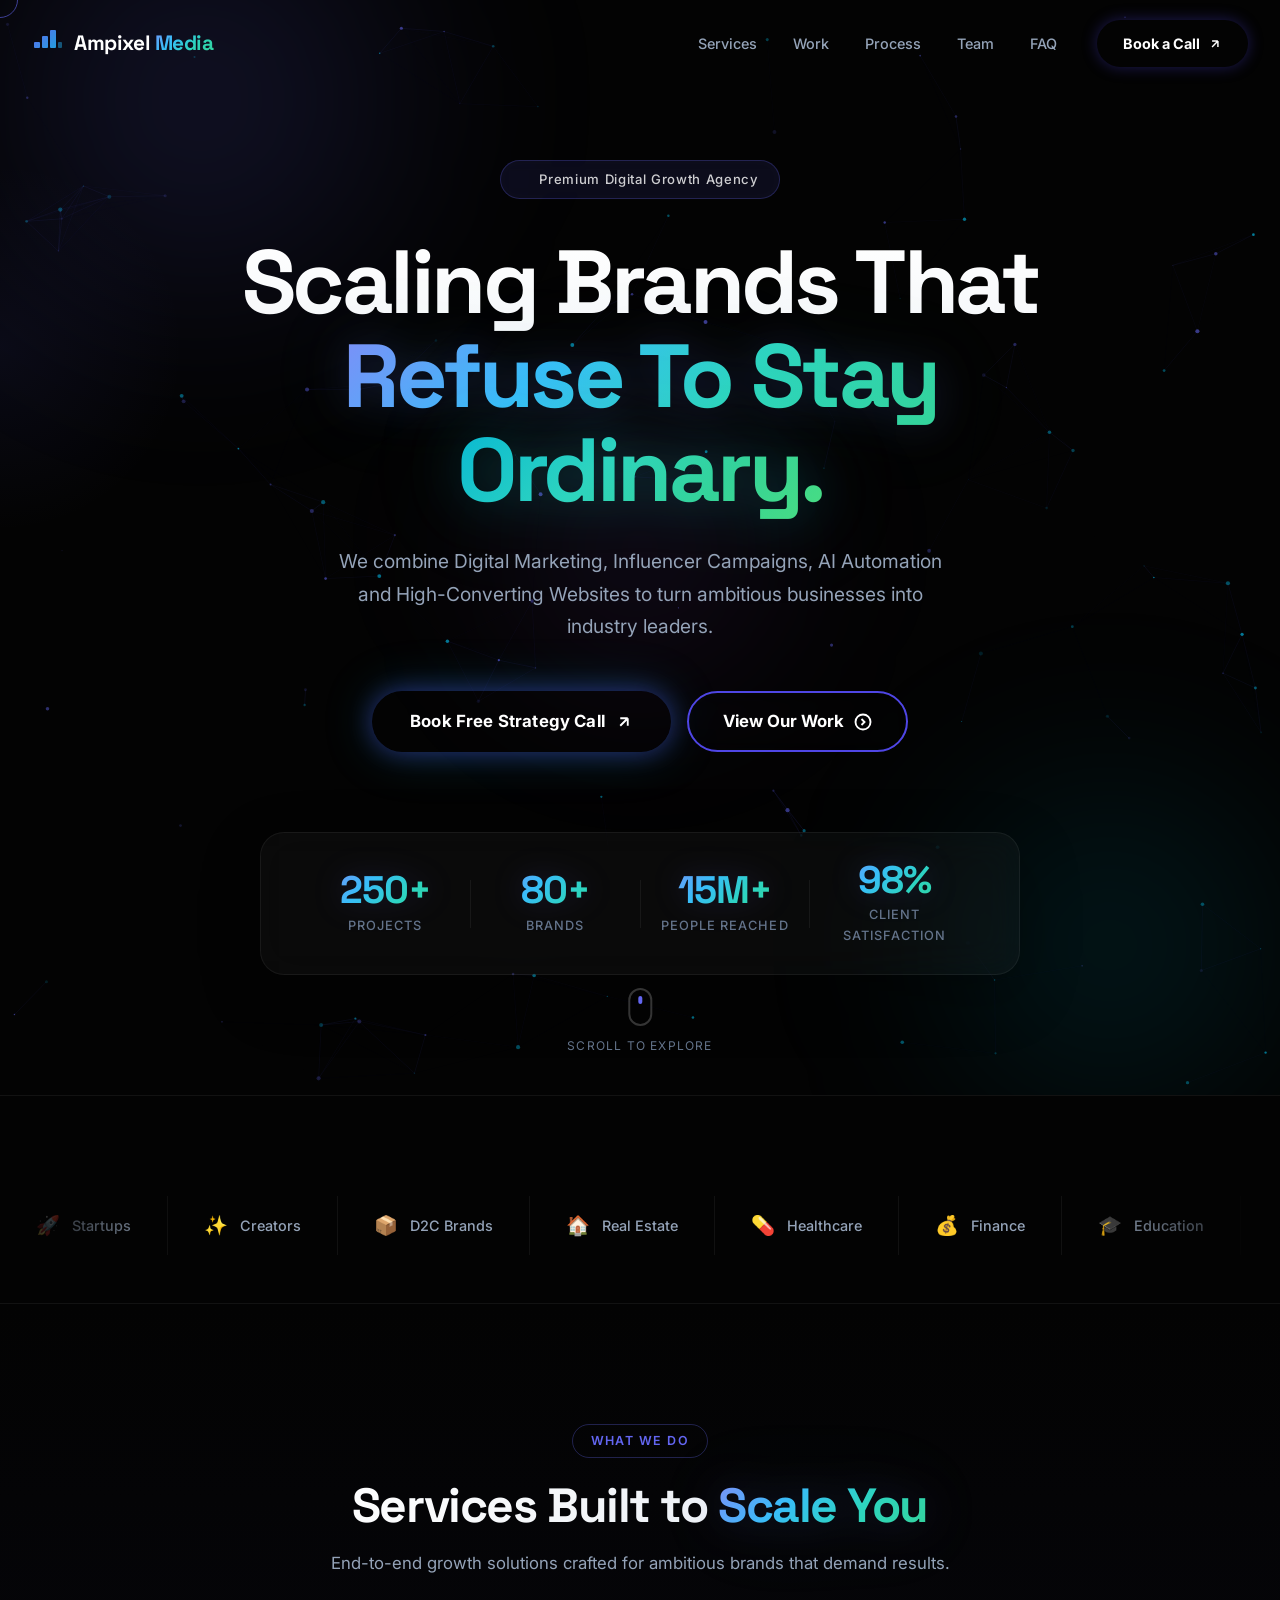
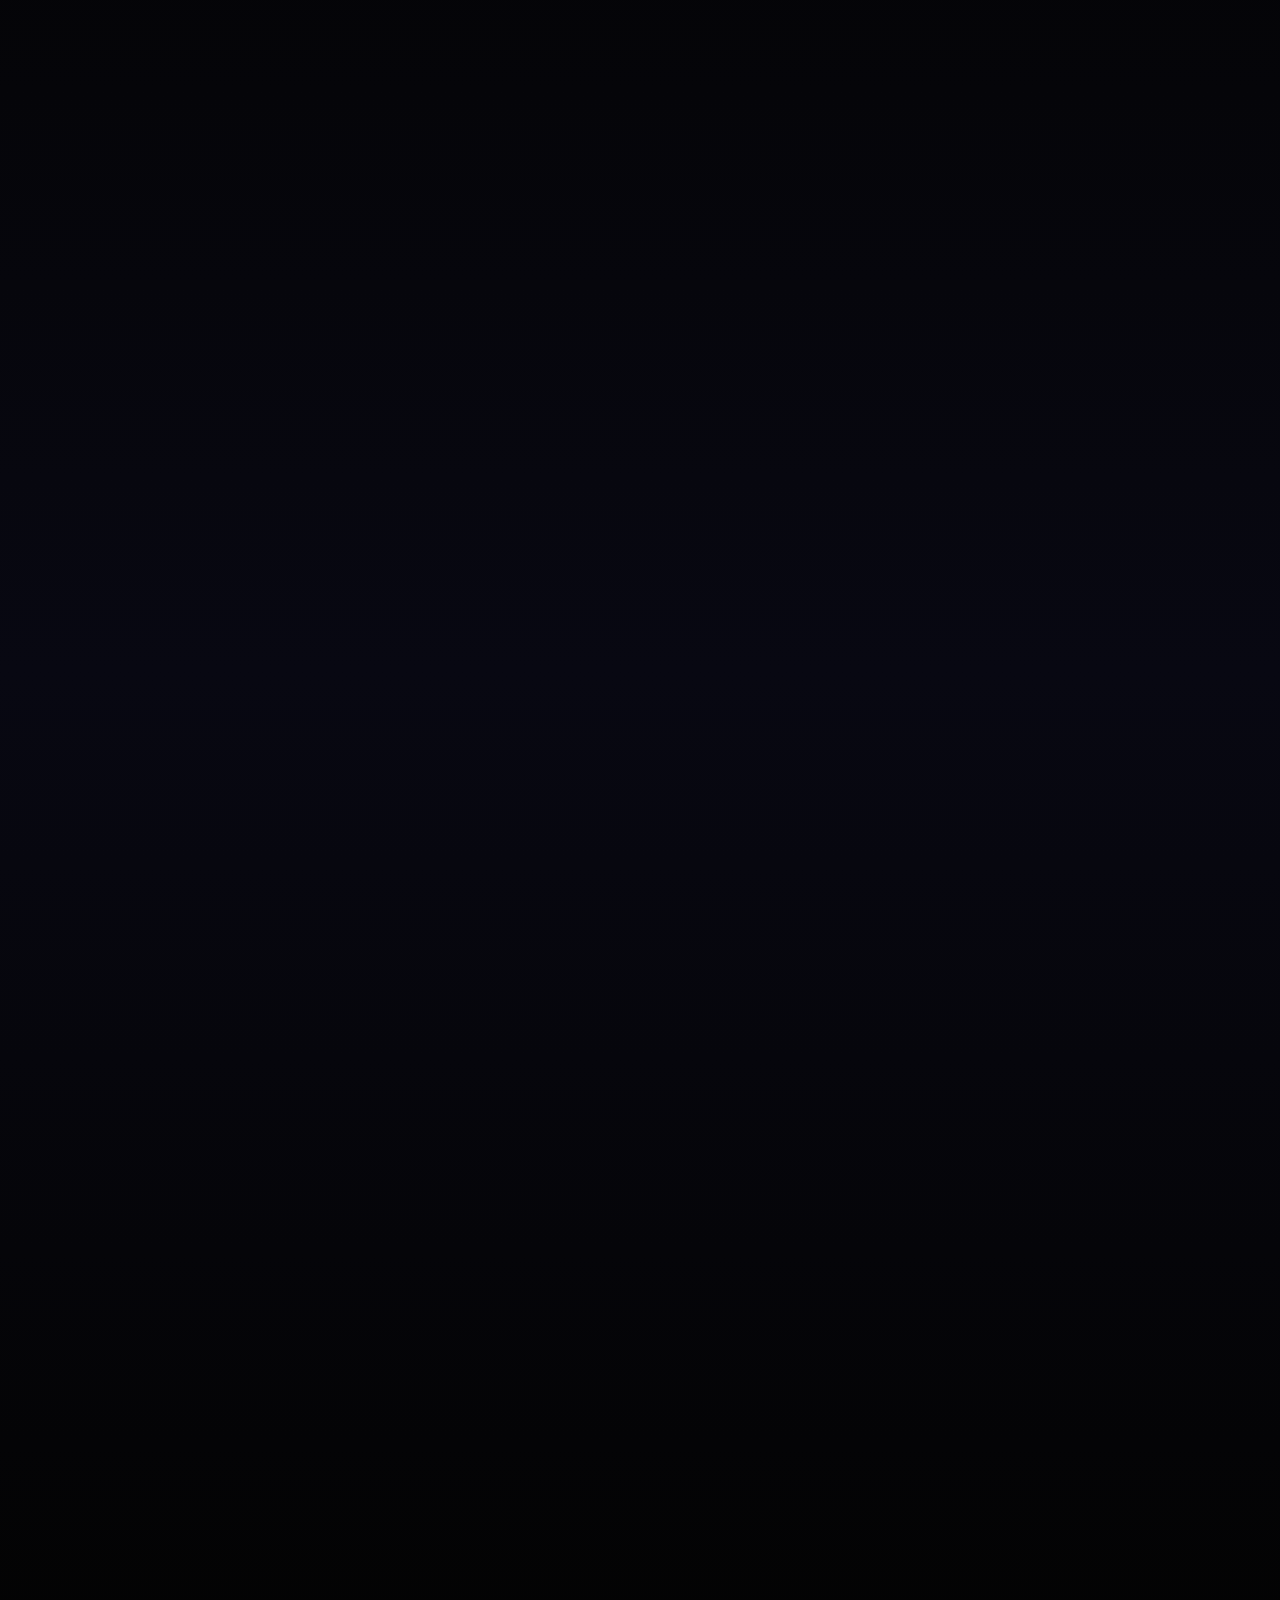
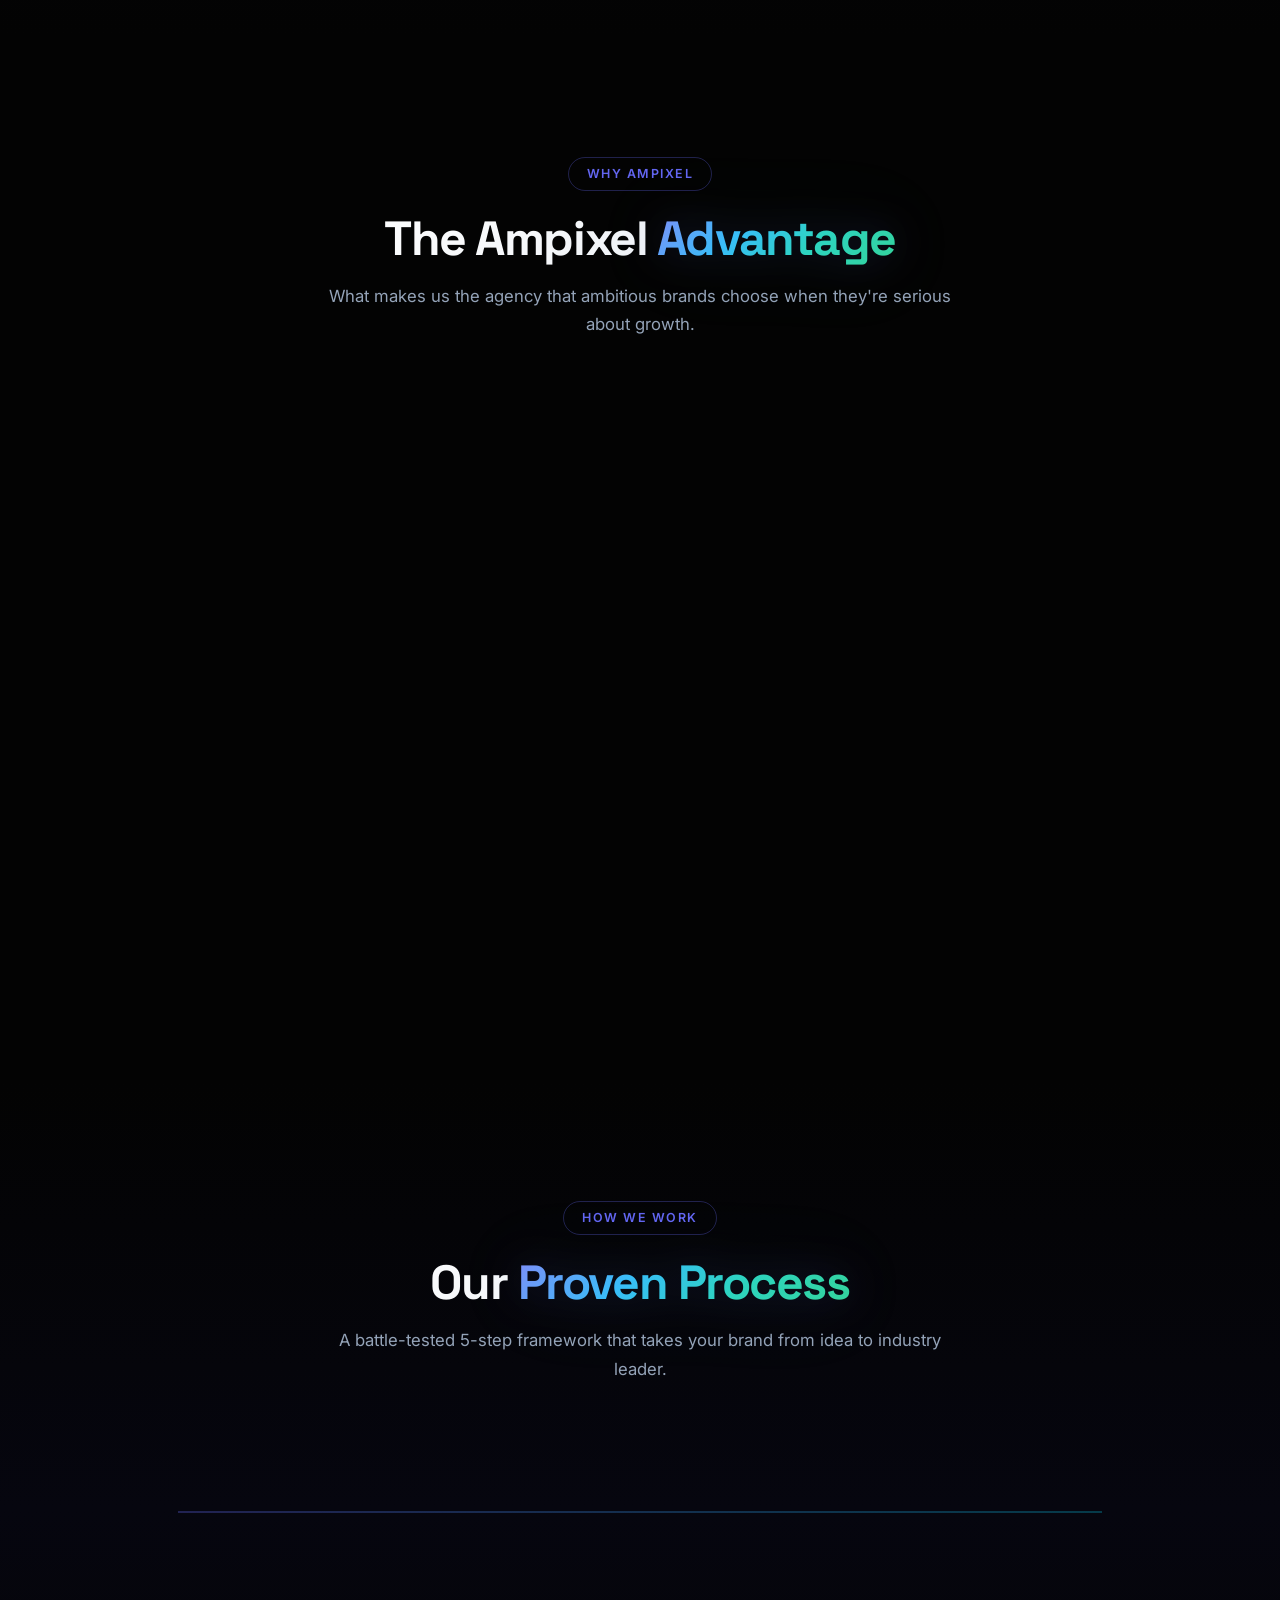
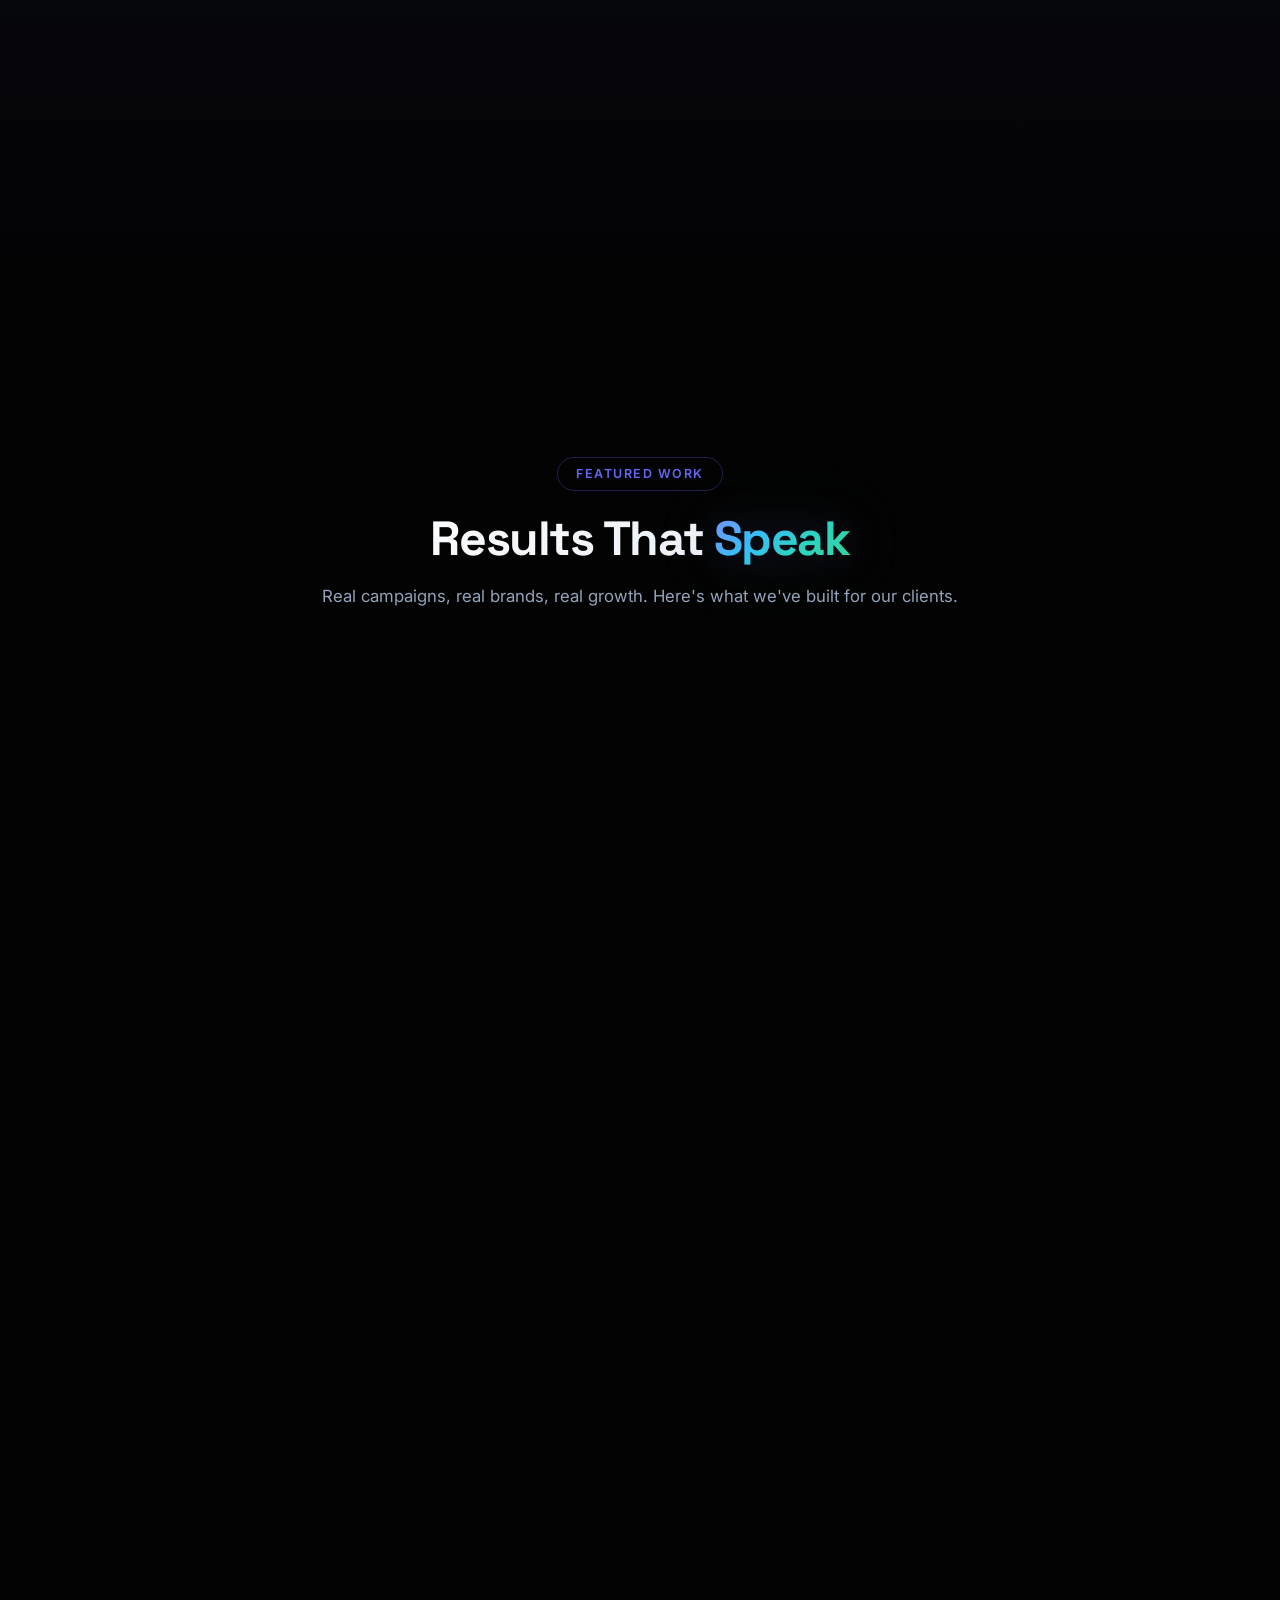
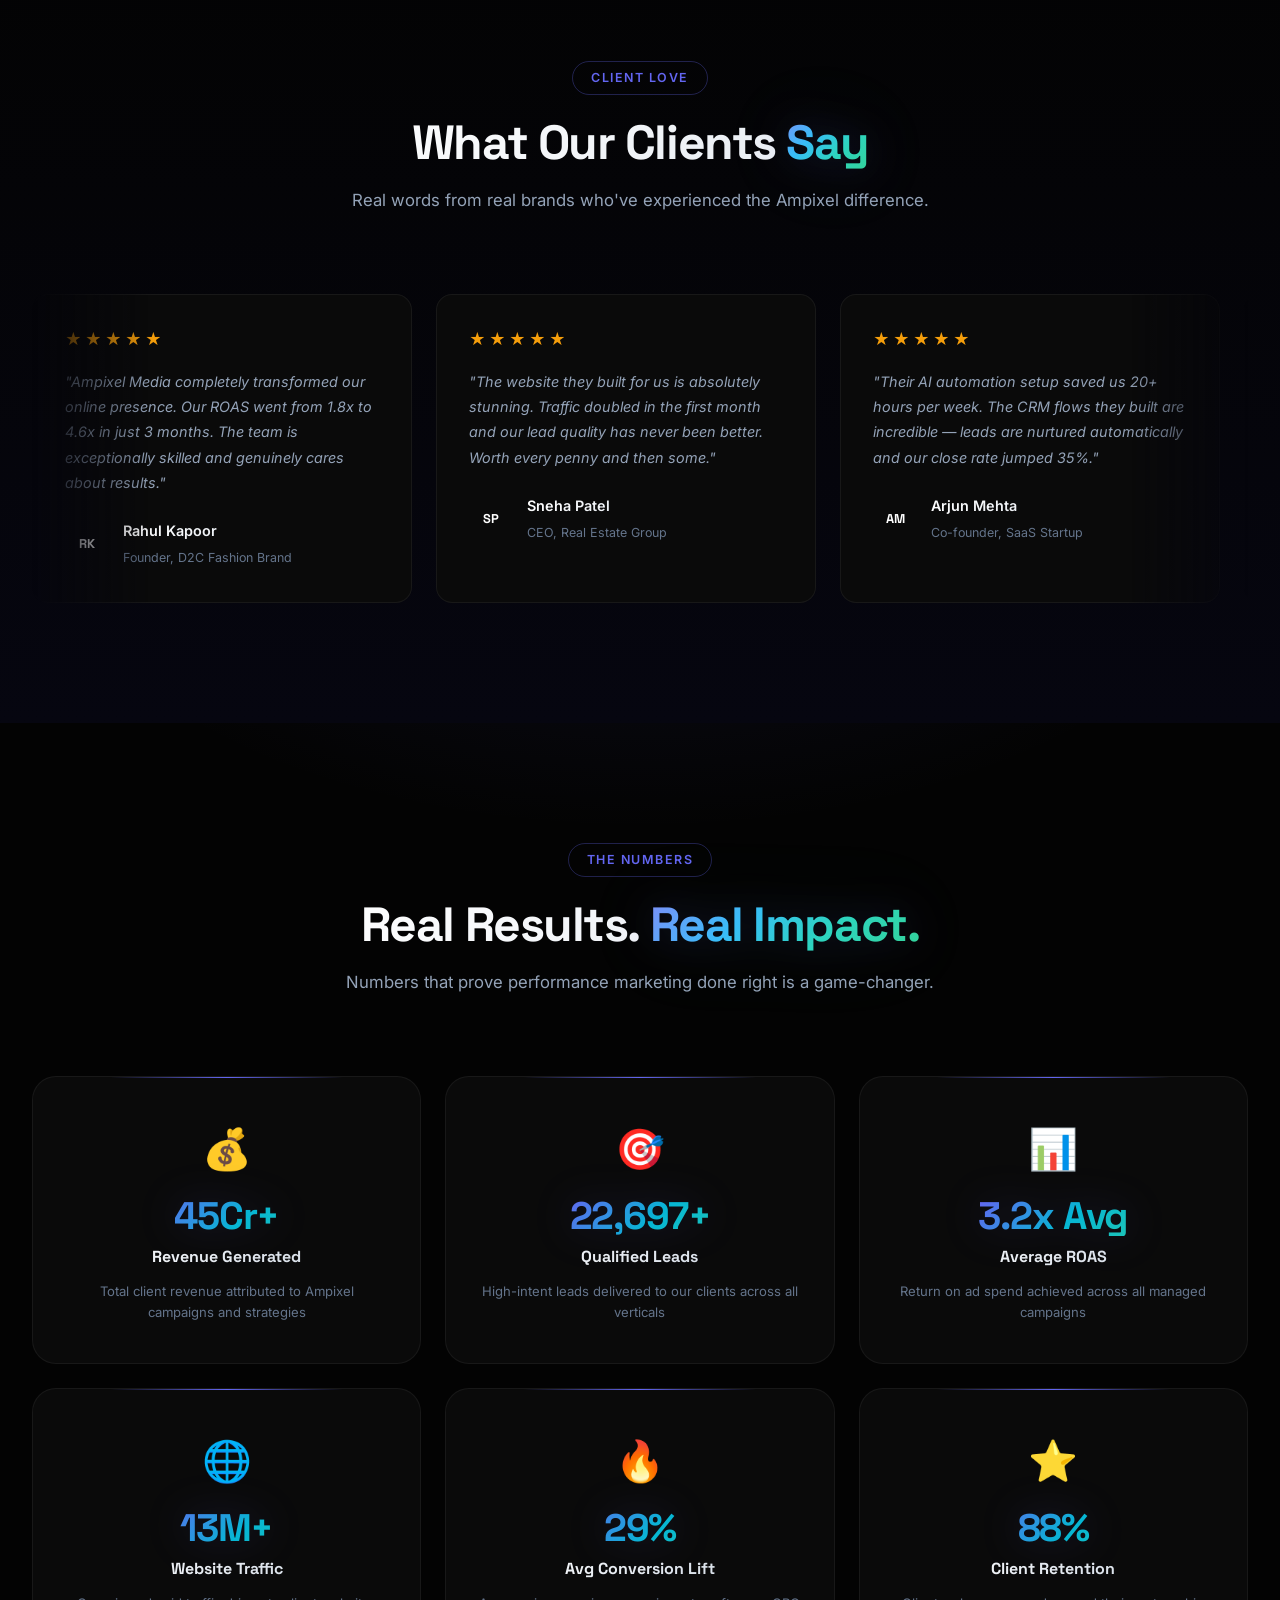
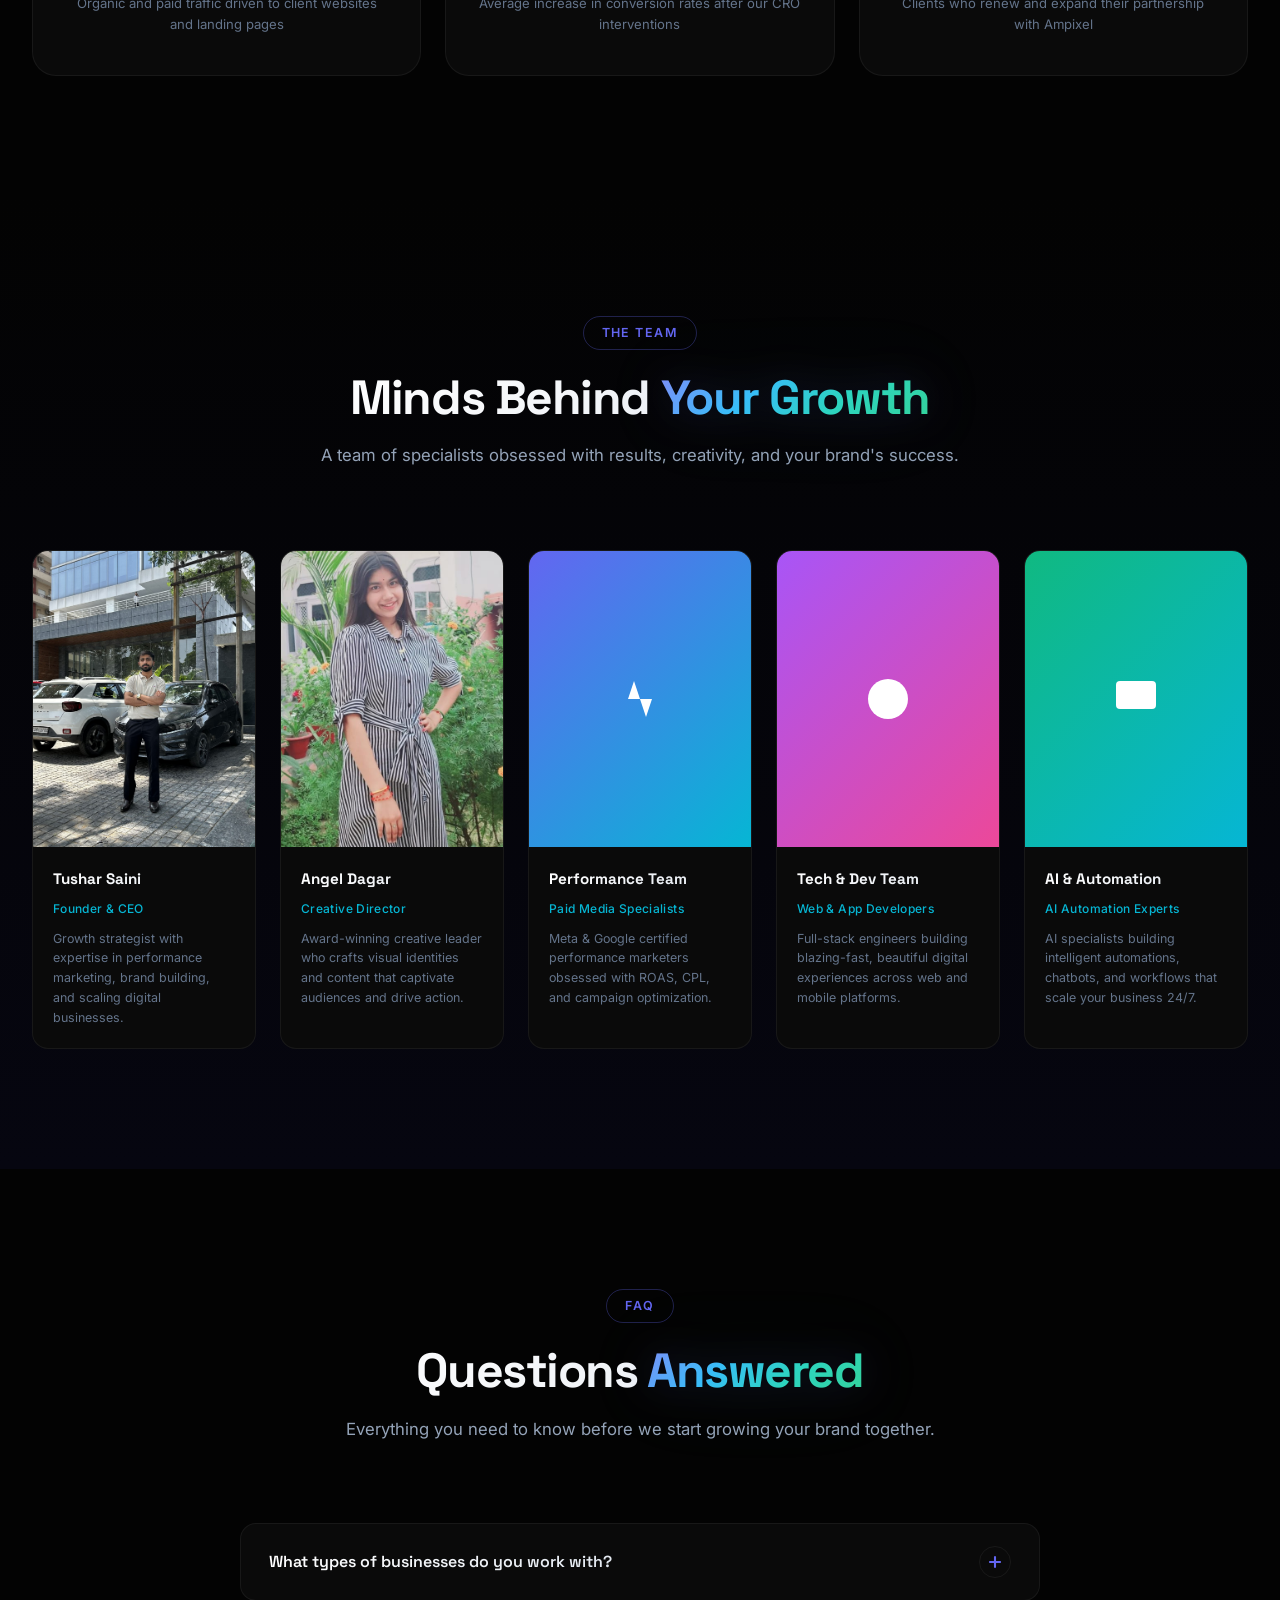
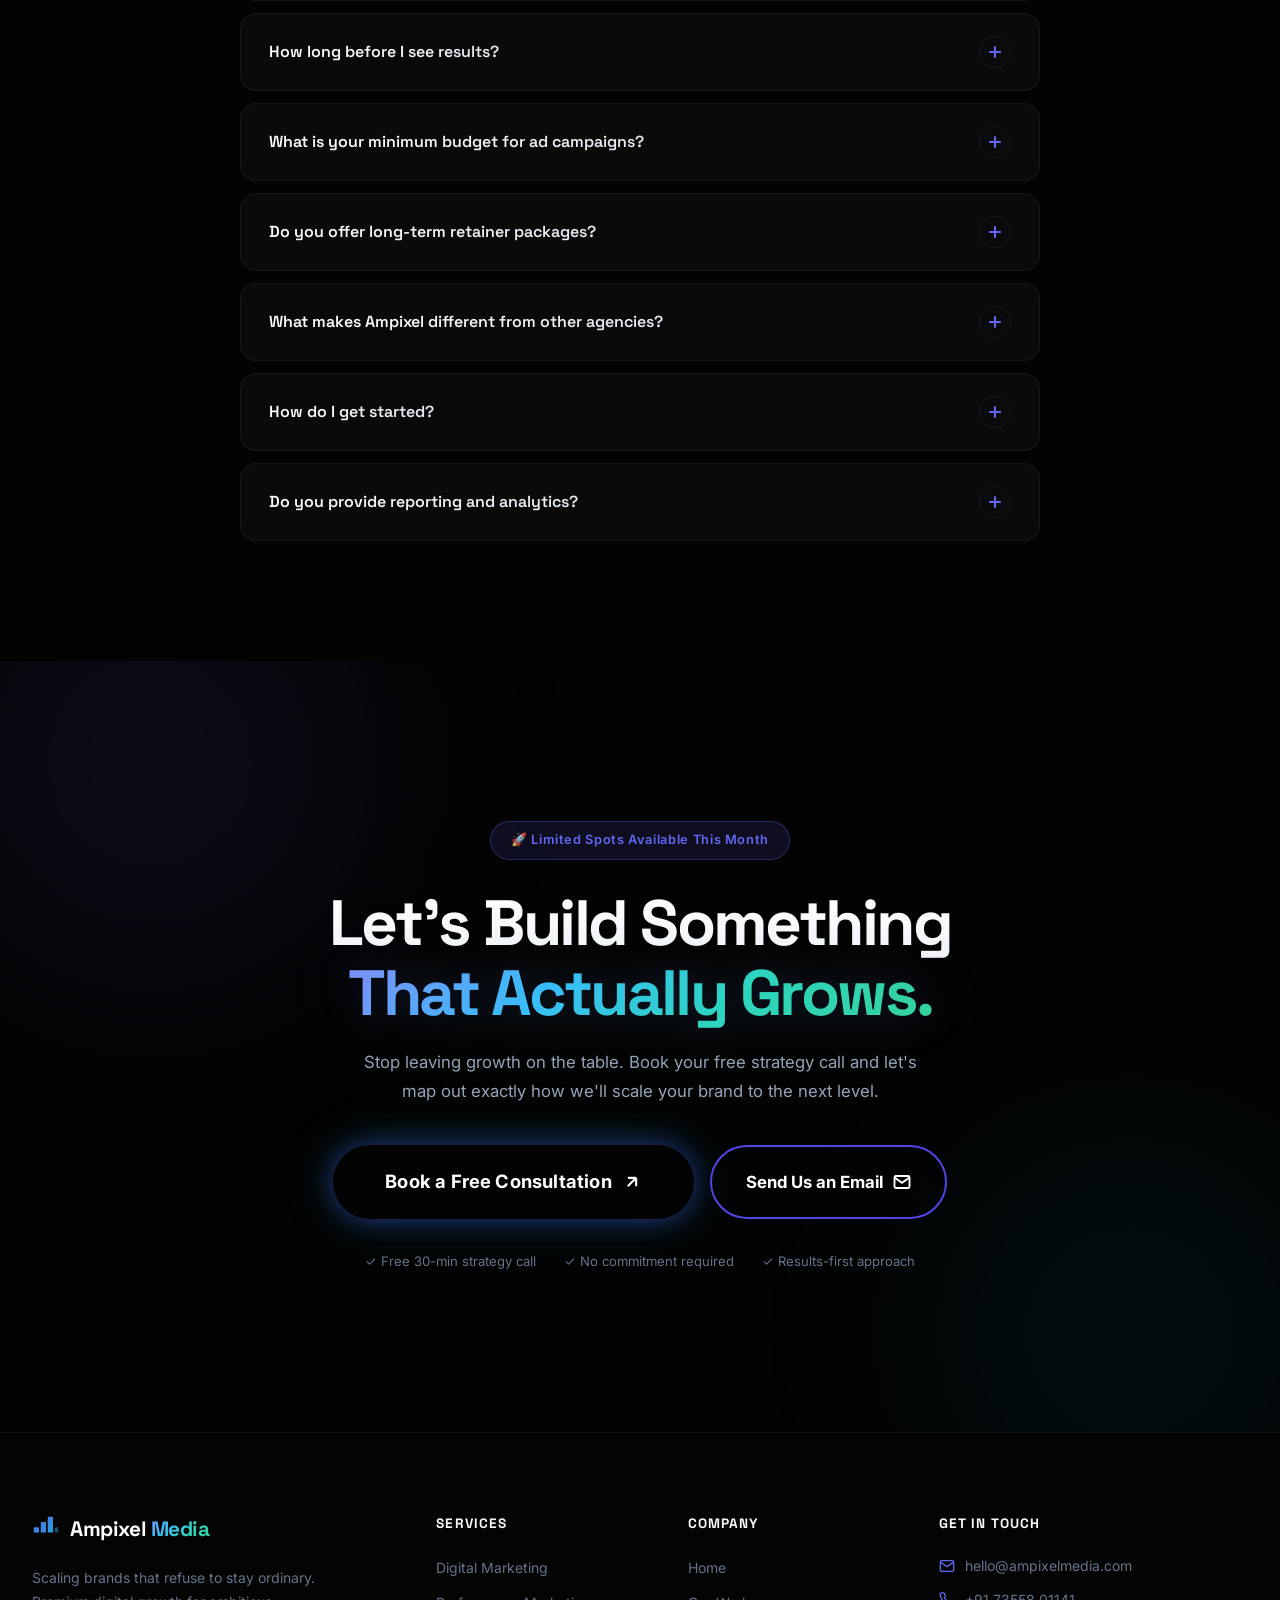
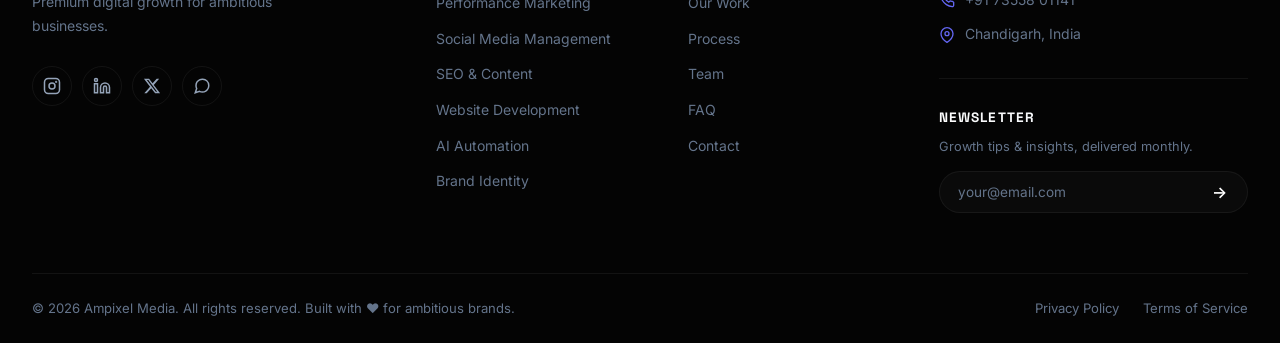
==== index.html @ 8239cae5 "added" ====
<!DOCTYPE html>
<html lang="en">
<head>
  <meta charset="UTF-8">
  <meta name="viewport" content="width=device-width, initial-scale=1.0">

  <title>Ampixel Media — Premium Digital Growth Agency</title>
  <meta name="description" content="Ampixel Media is a premium Digital Growth Agency helping startups, personal brands, D2C brands, SaaS companies, and local businesses scale through performance marketing, AI automation, and modern web development.">
  <meta name="keywords" content="digital marketing agency, performance marketing, AI automation, web development, SEO, social media marketing, brand identity, influencer marketing">
  <meta property="og:title" content="Ampixel Media — Premium Digital Growth Agency">
  <meta property="og:description" content="We combine Digital Marketing, Influencer Campaigns, AI Automation and High-Converting Websites to turn ambitious businesses into industry leaders.">
  <meta property="og:type" content="website">
  <meta name="theme-color" content="#050505">
  <link rel="preconnect" href="https://fonts.googleapis.com">
  <link rel="preconnect" href="https://fonts.gstatic.com" crossorigin>
  <link href="https://fonts.googleapis.com/css2?family=Inter:wght@300;400;500;600;700&family=Space+Grotesk:wght@400;500;600;700;800&display=swap" rel="stylesheet">
  <link rel="stylesheet" href="css/style.css">
</head>
<body>

  <!-- Loading Screen -->
  <div id="loader" class="loader">
    <div class="loader-inner">
      <div class="loader-logo">
        <span class="loader-a">A</span><span class="loader-m">mpixel</span>
      </div>
      <div class="loader-bar"><div class="loader-fill"></div></div>
      <p class="loader-text">Loading Experience...</p>
    </div>
  </div>

  <!-- Custom Cursor -->
  <div class="cursor-dot" id="cursorDot"></div>
  <div class="cursor-ring" id="cursorRing"></div>

  <!-- Scroll Progress -->
  <div class="scroll-progress" id="scrollProgress"></div>

  <!-- Back to Top -->
  <button class="back-to-top" id="backToTop" aria-label="Back to top">
    <svg width="20" height="20" viewBox="0 0 24 24" fill="none" stroke="currentColor" stroke-width="2.5" stroke-linecap="round" stroke-linejoin="round"><path d="M18 15l-6-6-6 6"/></svg>
  </button>

  <!-- NAVBAR -->
  <nav class="navbar" id="navbar">
    <div class="nav-container">
      <a href="#home" class="nav-logo">
        <div class="logo-icon">
          <svg width="32" height="32" viewBox="0 0 32 32" fill="none">
            <rect x="2" y="14" width="6" height="6" rx="1" fill="url(#lg1)"/>
            <rect x="10" y="8" width="6" height="12" rx="1" fill="url(#lg1)"/>
            <rect x="18" y="2" width="6" height="18" rx="1" fill="url(#lg1)"/>
            <rect x="26" y="14" width="4" height="6" rx="1" fill="url(#lg1)" opacity="0.5"/>
            <defs>
              <linearGradient id="lg1" x1="0" y1="0" x2="32" y2="32" gradientUnits="userSpaceOnUse">
                <stop stop-color="#6366F1"/>
                <stop offset="1" stop-color="#06B6D4"/>
              </linearGradient>
            </defs>
          </svg>
        </div>
        <span class="logo-text">Ampixel<span class="logo-accent"> Media</span></span>
      </a>
      <div class="nav-links" id="navLinks">
        <a href="#services" class="nav-link">Services</a>
        <a href="#work" class="nav-link">Work</a>
        <a href="#process" class="nav-link">Process</a>
        <a href="#team" class="nav-link">Team</a>
        <a href="#faq" class="nav-link">FAQ</a>
      </div>
      <a href="https://wa.me/917355801141?text=Hi%20Ampixel%20Media!%20I%27d%20like%20to%20book%20a%20free%20strategy%20call." target="_blank" class="nav-cta">
        Book a Call
        <svg width="14" height="14" viewBox="0 0 24 24" fill="none" stroke="currentColor" stroke-width="2.5"><path d="M7 17L17 7M17 7H7M17 7v10"/></svg>
      </a>
      <button class="hamburger" id="hamburger" aria-label="Toggle menu">
        <span></span><span></span><span></span>
      </button>
    </div>
    <!-- Mobile Menu -->
    <div class="mobile-menu" id="mobileMenu">
      <a href="#services" class="mobile-link">Services</a>
      <a href="#work" class="mobile-link">Work</a>
      <a href="#process" class="mobile-link">Process</a>
      <a href="#team" class="mobile-link">Team</a>
      <a href="#faq" class="mobile-link">FAQ</a>
      <a href="https://wa.me/917355801141?text=Hi%20Ampixel%20Media!%20I%27d%20like%20to%20book%20a%20free%20strategy%20call." target="_blank" class="mobile-cta">Book Free Strategy Call →</a>
    </div>
  </nav>

  <!-- HERO SECTION -->
  <section class="hero" id="home">
    <canvas id="particleCanvas"></canvas>
    <div class="hero-blob hero-blob-1"></div>
    <div class="hero-blob hero-blob-2"></div>
    <div class="hero-blob hero-blob-3"></div>
    <div class="mouse-glow" id="mouseGlow"></div>

    <div class="hero-container">
      <div class="hero-badge reveal">
        <span class="badge-dot"></span>
        Premium Digital Growth Agency
      </div>
      <h1 class="hero-title reveal reveal-delay-1">
        Scaling Brands That<br>
        <span class="gradient-text">Refuse To Stay</span><br>
        <span class="gradient-text-cyan">Ordinary.</span>
      </h1>
      <p class="hero-sub reveal reveal-delay-2">
        We combine Digital Marketing, Influencer Campaigns, AI Automation<br>
        and High-Converting Websites to turn ambitious businesses into industry leaders.
      </p>
      <div class="hero-ctas reveal reveal-delay-3">
        <a href="https://wa.me/917355801141?text=Hi%20Ampixel%20Media!%20I%27d%20like%20to%20book%20a%20free%20strategy%20call." target="_blank" class="btn-primary-glow">
          <span>Book Free Strategy Call</span>
          <svg width="18" height="18" viewBox="0 0 24 24" fill="none" stroke="currentColor" stroke-width="2.5"><path d="M7 17L17 7M17 7H7M17 7v10"/></svg>
        </a>
        <a href="#work" class="btn-outline-glow">
          <span>View Our Work</span>
          <svg width="18" height="18" viewBox="0 0 24 24" fill="none" stroke="currentColor" stroke-width="2.5"><circle cx="12" cy="12" r="10"/><path d="M10 8l4 4-4 4"/></svg>
        </a>
      </div>

      <div class="hero-stats reveal reveal-delay-4">
        <div class="stat-card">
          <div class="stat-num" data-count="250" data-suffix="+">0+</div>
          <div class="stat-label">Projects</div>
        </div>
        <div class="stat-divider"></div>
        <div class="stat-card">
          <div class="stat-num" data-count="80" data-suffix="+">0+</div>
          <div class="stat-label">Brands</div>
        </div>
        <div class="stat-divider"></div>
        <div class="stat-card">
          <div class="stat-num" data-count="15" data-suffix="M+">0M+</div>
          <div class="stat-label">People Reached</div>
        </div>
        <div class="stat-divider"></div>
        <div class="stat-card">
          <div class="stat-num" data-count="98" data-suffix="%">0%</div>
          <div class="stat-label">Client Satisfaction</div>
        </div>
      </div>
    </div>

    <div class="hero-scroll-indicator">
      <div class="scroll-mouse">
        <div class="scroll-wheel"></div>
      </div>
      <span>Scroll to explore</span>
    </div>
  </section>

  <!-- TRUSTED BY SECTION -->
  <section class="trusted-by" id="trusted">
    <div class="section-container">
      <p class="trusted-label reveal">Trusted by ambitious brands across industries</p>
      <div class="marquee-wrapper">
        <div class="marquee-track" id="marqueeTrack">
          <div class="marquee-item"><span class="industry-icon">🚀</span> Startups</div>
          <div class="marquee-item"><span class="industry-icon">✨</span> Creators</div>
          <div class="marquee-item"><span class="industry-icon">📦</span> D2C Brands</div>
          <div class="marquee-item"><span class="industry-icon">🏠</span> Real Estate</div>
          <div class="marquee-item"><span class="industry-icon">💊</span> Healthcare</div>
          <div class="marquee-item"><span class="industry-icon">💰</span> Finance</div>
          <div class="marquee-item"><span class="industry-icon">🎓</span> Education</div>
          <div class="marquee-item"><span class="industry-icon">🛒</span> E-Commerce</div>
          <div class="marquee-item"><span class="industry-icon">💼</span> SaaS</div>
          <div class="marquee-item"><span class="industry-icon">🎨</span> Personal Brands</div>
          <!-- Duplicate for seamless loop -->
          <div class="marquee-item"><span class="industry-icon">🚀</span> Startups</div>
          <div class="marquee-item"><span class="industry-icon">✨</span> Creators</div>
          <div class="marquee-item"><span class="industry-icon">📦</span> D2C Brands</div>
          <div class="marquee-item"><span class="industry-icon">🏠</span> Real Estate</div>
          <div class="marquee-item"><span class="industry-icon">💊</span> Healthcare</div>
          <div class="marquee-item"><span class="industry-icon">💰</span> Finance</div>
          <div class="marquee-item"><span class="industry-icon">🎓</span> Education</div>
          <div class="marquee-item"><span class="industry-icon">🛒</span> E-Commerce</div>
          <div class="marquee-item"><span class="industry-icon">💼</span> SaaS</div>
          <div class="marquee-item"><span class="industry-icon">🎨</span> Personal Brands</div>
        </div>
      </div>
    </div>
  </section>

  <!-- SERVICES SECTION -->
  <section class="services-section" id="services">
    <div class="section-container">
      <div class="section-header reveal">
        <span class="section-tag">What We Do</span>
        <h2 class="section-title">Services Built to <span class="gradient-text">Scale You</span></h2>
        <p class="section-sub">End-to-end growth solutions crafted for ambitious brands that demand results.</p>
      </div>

      <div class="services-grid">
        <!-- Digital Marketing -->
        <div class="service-card reveal" data-delay="0">
          <div class="service-icon-wrap" style="--icon-color: #6366F1">
            <svg width="28" height="28" viewBox="0 0 24 24" fill="none" stroke="currentColor" stroke-width="1.8"><path d="M22 12h-4l-3 9L9 3l-3 9H2"/></svg>
          </div>
          <h3 class="service-title">Digital Marketing</h3>
          <p class="service-desc">Full-funnel strategies that attract, convert, and retain your ideal customers at scale.</p>
          <div class="service-tags">
            <span>Meta Ads</span><span>Google Ads</span><span>Email</span>
          </div>
          <div class="service-arrow">→</div>
        </div>

        <!-- SEO -->
        <div class="service-card reveal" data-delay="1">
          <div class="service-icon-wrap" style="--icon-color: #06B6D4">
            <svg width="28" height="28" viewBox="0 0 24 24" fill="none" stroke="currentColor" stroke-width="1.8"><circle cx="11" cy="11" r="8"/><path d="m21 21-4.35-4.35"/></svg>
          </div>
          <h3 class="service-title">SEO & Content</h3>
          <p class="service-desc">Rank higher, get found faster. Technical SEO + content strategy that drives organic growth.</p>
          <div class="service-tags">
            <span>On-Page</span><span>Technical</span><span>Link Building</span>
          </div>
          <div class="service-arrow">→</div>
        </div>

        <!-- Performance Marketing -->
        <div class="service-card reveal" data-delay="2">
          <div class="service-icon-wrap" style="--icon-color: #A855F7">
            <svg width="28" height="28" viewBox="0 0 24 24" fill="none" stroke="currentColor" stroke-width="1.8"><polyline points="23 6 13.5 15.5 8.5 10.5 1 18"/><polyline points="17 6 23 6 23 12"/></svg>
          </div>
          <h3 class="service-title">Performance Marketing</h3>
          <p class="service-desc">ROI-first paid campaigns on Meta, Google, and LinkedIn with data-backed creative testing.</p>
          <div class="service-tags">
            <span>ROAS</span><span>CRO</span><span>A/B Testing</span>
          </div>
          <div class="service-arrow">→</div>
        </div>

        <!-- Social Media -->
        <div class="service-card reveal" data-delay="3">
          <div class="service-icon-wrap" style="--icon-color: #EC4899">
            <svg width="28" height="28" viewBox="0 0 24 24" fill="none" stroke="currentColor" stroke-width="1.8"><path d="M21 15a2 2 0 0 1-2 2H7l-4 4V5a2 2 0 0 1 2-2h14a2 2 0 0 1 2 2z"/></svg>
          </div>
          <h3 class="service-title">Social Media Management</h3>
          <p class="service-desc">Consistent, engaging content that builds community and converts followers into customers.</p>
          <div class="service-tags">
            <span>Instagram</span><span>LinkedIn</span><span>YouTube</span>
          </div>
          <div class="service-arrow">→</div>
        </div>

        <!-- Influencer -->
        <div class="service-card reveal" data-delay="0">
          <div class="service-icon-wrap" style="--icon-color: #F59E0B">
            <svg width="28" height="28" viewBox="0 0 24 24" fill="none" stroke="currentColor" stroke-width="1.8"><polygon points="12 2 15.09 8.26 22 9.27 17 14.14 18.18 21.02 12 17.77 5.82 21.02 7 14.14 2 9.27 8.91 8.26 12 2"/></svg>
          </div>
          <h3 class="service-title">Influencer Marketing</h3>
          <p class="service-desc">Authentic partnerships with creators that amplify your brand to the right audiences.</p>
          <div class="service-tags">
            <span>UGC</span><span>Nano</span><span>Macro</span>
          </div>
          <div class="service-arrow">→</div>
        </div>

        <!-- Web Dev -->
        <div class="service-card reveal" data-delay="1">
          <div class="service-icon-wrap" style="--icon-color: #10B981">
            <svg width="28" height="28" viewBox="0 0 24 24" fill="none" stroke="currentColor" stroke-width="1.8"><polyline points="16 18 22 12 16 6"/><polyline points="8 6 2 12 8 18"/></svg>
          </div>
          <h3 class="service-title">Website Development</h3>
          <p class="service-desc">Lightning-fast, conversion-optimized websites and landing pages that impress and perform.</p>
          <div class="service-tags">
            <span>React</span><span>Next.js</span><span>WordPress</span>
          </div>
          <div class="service-arrow">→</div>
        </div>

        <!-- Ecommerce -->
        <div class="service-card reveal" data-delay="2">
          <div class="service-icon-wrap" style="--icon-color: #EF4444">
            <svg width="28" height="28" viewBox="0 0 24 24" fill="none" stroke="currentColor" stroke-width="1.8"><circle cx="9" cy="21" r="1"/><circle cx="20" cy="21" r="1"/><path d="M1 1h4l2.68 13.39a2 2 0 0 0 2 1.61h9.72a2 2 0 0 0 2-1.61L23 6H6"/></svg>
          </div>
          <h3 class="service-title">E-commerce Development</h3>
          <p class="service-desc">Shopify and WooCommerce stores engineered to maximize every visitor's purchase potential.</p>
          <div class="service-tags">
            <span>Shopify</span><span>WooCommerce</span><span>D2C</span>
          </div>
          <div class="service-arrow">→</div>
        </div>

        <!-- Mobile Apps -->
        <div class="service-card reveal" data-delay="3">
          <div class="service-icon-wrap" style="--icon-color: #6366F1">
            <svg width="28" height="28" viewBox="0 0 24 24" fill="none" stroke="currentColor" stroke-width="1.8"><rect x="5" y="2" width="14" height="20" rx="2" ry="2"/><line x1="12" y1="18" x2="12.01" y2="18"/></svg>
          </div>
          <h3 class="service-title">Mobile Apps</h3>
          <p class="service-desc">Cross-platform mobile apps that deliver exceptional UX and drive user engagement.</p>
          <div class="service-tags">
            <span>React Native</span><span>Flutter</span><span>iOS/Android</span>
          </div>
          <div class="service-arrow">→</div>
        </div>

        <!-- Brand Identity -->
        <div class="service-card reveal" data-delay="0">
          <div class="service-icon-wrap" style="--icon-color: #06B6D4">
            <svg width="28" height="28" viewBox="0 0 24 24" fill="none" stroke="currentColor" stroke-width="1.8"><circle cx="12" cy="12" r="10"/><path d="M8.56 2.75c4.37 6.03 6.02 9.42 8.03 17.72m2.54-15.38c-3.72 4.35-8.94 5.66-16.88 5.85m19.5 1.9c-3.5-.93-6.63-.82-8.94 0-2.58.92-5.01 2.86-7.44 6.32"/></svg>
          </div>
          <h3 class="service-title">Brand Identity</h3>
          <p class="service-desc">Visual identities that communicate your brand's essence and make you unforgettable.</p>
          <div class="service-tags">
            <span>Logo</span><span>Guidelines</span><span>Strategy</span>
          </div>
          <div class="service-arrow">→</div>
        </div>

        <!-- Video Editing -->
        <div class="service-card reveal" data-delay="1">
          <div class="service-icon-wrap" style="--icon-color: #A855F7">
            <svg width="28" height="28" viewBox="0 0 24 24" fill="none" stroke="currentColor" stroke-width="1.8"><polygon points="23 7 16 12 23 17 23 7"/><rect x="1" y="5" width="15" height="14" rx="2" ry="2"/></svg>
          </div>
          <h3 class="service-title">Video Editing</h3>
          <p class="service-desc">Cinematic edits, Reels, YouTube content, and ads that stop the scroll and drive action.</p>
          <div class="service-tags">
            <span>Reels</span><span>YouTube</span><span>Ads</span>
          </div>
          <div class="service-arrow">→</div>
        </div>

        <!-- AI Automation -->
        <div class="service-card reveal service-card-featured" data-delay="2">
          <div class="service-icon-wrap" style="--icon-color: #06B6D4">
            <svg width="28" height="28" viewBox="0 0 24 24" fill="none" stroke="currentColor" stroke-width="1.8"><rect x="2" y="3" width="20" height="14" rx="2"/><path d="M8 21h8m-4-4v4"/><path d="M12 7v4m-2-2h4"/></svg>
          </div>
          <span class="service-badge">HOT</span>
          <h3 class="service-title">AI Automation</h3>
          <p class="service-desc">Automate your marketing, sales, and operations with cutting-edge AI tools and workflows.</p>
          <div class="service-tags">
            <span>Chatbots</span><span>Workflows</span><span>AI Tools</span>
          </div>
          <div class="service-arrow">→</div>
        </div>

        <!-- Lead Generation -->
        <div class="service-card reveal" data-delay="3">
          <div class="service-icon-wrap" style="--icon-color: #EC4899">
            <svg width="28" height="28" viewBox="0 0 24 24" fill="none" stroke="currentColor" stroke-width="1.8"><path d="M17 21v-2a4 4 0 0 0-4-4H5a4 4 0 0 0-4 4v2"/><circle cx="9" cy="7" r="4"/><path d="M23 21v-2a4 4 0 0 0-3-3.87"/><path d="M16 3.13a4 4 0 0 1 0 7.75"/></svg>
          </div>
          <h3 class="service-title">Lead Generation</h3>
          <p class="service-desc">Targeted campaigns and funnels that consistently deliver high-quality leads ready to convert.</p>
          <div class="service-tags">
            <span>B2B</span><span>B2C</span><span>Qualified Leads</span>
          </div>
          <div class="service-arrow">→</div>
        </div>

        <!-- CRM Automation -->
        <div class="service-card reveal" data-delay="0">
          <div class="service-icon-wrap" style="--icon-color: #10B981">
            <svg width="28" height="28" viewBox="0 0 24 24" fill="none" stroke="currentColor" stroke-width="1.8"><path d="M12 2L2 7l10 5 10-5-10-5z"/><path d="M2 17l10 5 10-5"/><path d="M2 12l10 5 10-5"/></svg>
          </div>
          <h3 class="service-title">CRM Automation</h3>
          <p class="service-desc">Smart CRM setups with automated follow-ups, pipelines, and nurture sequences that close deals.</p>
          <div class="service-tags">
            <span>HubSpot</span><span>Zoho</span><span>Automation</span>
          </div>
          <div class="service-arrow">→</div>
        </div>

        <!-- Marketing Funnels -->
        <div class="service-card reveal" data-delay="1">
          <div class="service-icon-wrap" style="--icon-color: #F59E0B">
            <svg width="28" height="28" viewBox="0 0 24 24" fill="none" stroke="currentColor" stroke-width="1.8"><polygon points="22 3 2 3 10 12.46 10 19 14 21 14 12.46 22 3"/></svg>
          </div>
          <h3 class="service-title">Marketing Funnels</h3>
          <p class="service-desc">End-to-end funnel architecture — from awareness to retention — built to maximize LTV.</p>
          <div class="service-tags">
            <span>Lead Magnet</span><span>Nurture</span><span>Conversion</span>
          </div>
          <div class="service-arrow">→</div>
        </div>
      </div>
    </div>
  </section>

  <!-- WHY CHOOSE US -->
  <section class="why-us" id="why">
    <div class="section-container">
      <div class="section-header reveal">
        <span class="section-tag">Why Ampixel</span>
        <h2 class="section-title">The Ampixel <span class="gradient-text">Advantage</span></h2>
        <p class="section-sub">What makes us the agency that ambitious brands choose when they're serious about growth.</p>
      </div>

      <div class="why-grid">
        <div class="why-card reveal">
          <div class="why-icon">📊</div>
          <h3>Data-Driven Decisions</h3>
          <p>Every strategy is backed by analytics, A/B testing, and real-time performance data — no guesswork.</p>
        </div>
        <div class="why-card reveal">
          <div class="why-icon">🎨</div>
          <h3>Creative Excellence</h3>
          <p>Award-worthy design and content that doesn't just look good — it converts and builds brand equity.</p>
        </div>
        <div class="why-card reveal">
          <div class="why-icon">⚡</div>
          <h3>Fast Delivery</h3>
          <p>Agile execution with clear timelines. We move fast without sacrificing quality or attention to detail.</p>
        </div>
        <div class="why-card reveal">
          <div class="why-icon">🔍</div>
          <h3>Transparent Reporting</h3>
          <p>Clear dashboards and weekly reports so you always know exactly where your budget is going.</p>
        </div>
        <div class="why-card reveal">
          <div class="why-icon">💎</div>
          <h3>ROI Focus</h3>
          <p>We obsess over your return. Every rupee/dollar spent is tracked, optimized, and justified.</p>
        </div>
        <div class="why-card reveal">
          <div class="why-icon">🤝</div>
          <h3>Dedicated Team</h3>
          <p>A dedicated team assigned to your brand — not a ticket number passed between freelancers.</p>
        </div>
        <div class="why-card reveal">
          <div class="why-icon">🌱</div>
          <h3>Long-Term Partnerships</h3>
          <p>We think in terms of years, not campaigns. Our goal is to become an extension of your team.</p>
        </div>
        <div class="why-card reveal">
          <div class="why-icon">🤖</div>
          <h3>AI-Powered Edge</h3>
          <p>We leverage cutting-edge AI tools to give your brand a competitive advantage competitors can't match.</p>
        </div>
      </div>
    </div>
  </section>

  <!-- PROCESS SECTION -->
  <section class="process-section" id="process">
    <div class="section-container">
      <div class="section-header reveal">
        <span class="section-tag">How We Work</span>
        <h2 class="section-title">Our <span class="gradient-text">Proven Process</span></h2>
        <p class="section-sub">A battle-tested 5-step framework that takes your brand from idea to industry leader.</p>
      </div>

      <div class="process-timeline">
        <div class="process-step reveal">
          <div class="step-number">01</div>
          <div class="step-content">
            <div class="step-icon">🔍</div>
            <h3>Discovery</h3>
            <p>We deep-dive into your business, audience, competitors, and goals to build a complete picture of your growth opportunity.</p>
          </div>
          <div class="step-connector"></div>
        </div>
        <div class="process-step reveal">
          <div class="step-number">02</div>
          <div class="step-content">
            <div class="step-icon">🗺️</div>
            <h3>Strategy</h3>
            <p>We craft a custom growth roadmap with clear KPIs, channel mix, budget allocation, and creative direction tailored to your goals.</p>
          </div>
          <div class="step-connector"></div>
        </div>
        <div class="process-step reveal">
          <div class="step-number">03</div>
          <div class="step-content">
            <div class="step-icon">🚀</div>
            <h3>Execution</h3>
            <p>Our team launches campaigns, builds assets, and deploys strategies with precision — on time, on brand, on budget.</p>
          </div>
          <div class="step-connector"></div>
        </div>
        <div class="process-step reveal">
          <div class="step-number">04</div>
          <div class="step-content">
            <div class="step-icon">📈</div>
            <h3>Optimization</h3>
            <p>Continuous monitoring, testing, and iteration. We kill what doesn't work and double down on what does.</p>
          </div>
          <div class="step-connector"></div>
        </div>
        <div class="process-step reveal">
          <div class="step-number">05</div>
          <div class="step-content">
            <div class="step-icon">🌐</div>
            <h3>Scale</h3>
            <p>Once we've found what works, we pour fuel on it. Systematic scaling that compounds your results month over month.</p>
          </div>
        </div>
      </div>
    </div>
  </section>

  <!-- PORTFOLIO SECTION -->
  <section class="portfolio-section" id="work">
    <div class="section-container">
      <div class="section-header reveal">
        <span class="section-tag">Featured Work</span>
        <h2 class="section-title">Results That <span class="gradient-text">Speak</span></h2>
        <p class="section-sub">Real campaigns, real brands, real growth. Here's what we've built for our clients.</p>
      </div>

      <div class="portfolio-grid">
        <div class="portfolio-card reveal">
          <div class="portfolio-img-wrap">
            <img src="images/portfolio/Meta Ads Portfolio/MA 1.png" alt="Meta Ads Campaign Result 1" loading="lazy">
            <div class="portfolio-overlay">
              <span class="portfolio-industry">Performance Marketing</span>
              <h3>Meta Ads Campaign</h3>
              <div class="portfolio-results">
                <span>4.2x ROAS</span>
                <span>₹2.8L Revenue</span>
              </div>
              <a href="https://wa.me/917355801141?text=Hi!%20I%27d%20like%20to%20see%20the%20case%20study%20for%20your%20Meta%20Ads%20campaigns." target="_blank" class="portfolio-btn">View Case Study →</a>
            </div>
          </div>
        </div>

        <div class="portfolio-card reveal">
          <div class="portfolio-img-wrap">
            <img src="images/portfolio/Meta Ads Portfolio/MA 2.png" alt="Meta Ads Campaign Result 2" loading="lazy">
            <div class="portfolio-overlay">
              <span class="portfolio-industry">D2C Brand</span>
              <h3>E-commerce Growth</h3>
              <div class="portfolio-results">
                <span>3.8x ROAS</span>
                <span>320% Traffic</span>
              </div>
              <a href="https://wa.me/917355801141?text=Hi!%20I%27d%20like%20to%20see%20the%20case%20study%20for%20your%20E-commerce%20campaigns." target="_blank" class="portfolio-btn">View Case Study →</a>
            </div>
          </div>
        </div>

        <div class="portfolio-card reveal">
          <div class="portfolio-img-wrap">
            <img src="images/portfolio/Meta Ads Portfolio/MA 3.png" alt="Meta Ads Campaign Result 3" loading="lazy">
            <div class="portfolio-overlay">
              <span class="portfolio-industry">Lead Generation</span>
              <h3>B2B Lead Campaign</h3>
              <div class="portfolio-results">
                <span>480 Leads</span>
                <span>₹89 CPL</span>
              </div>
              <a href="https://wa.me/917355801141?text=Hi!%20I%27d%20like%20to%20see%20the%20case%20study%20for%20your%20lead%20generation%20campaigns." target="_blank" class="portfolio-btn">View Case Study →</a>
            </div>
          </div>
        </div>

        <div class="portfolio-card reveal">
          <div class="portfolio-img-wrap">
            <img src="images/portfolio/Meta Ads Portfolio/MA 4.png" alt="Meta Ads Campaign Result 4" loading="lazy">
            <div class="portfolio-overlay">
              <span class="portfolio-industry">SaaS Marketing</span>
              <h3>SaaS Acquisition</h3>
              <div class="portfolio-results">
                <span>210 Trials</span>
                <span>28% Conversion</span>
              </div>
              <a href="https://wa.me/917355801141?text=Hi!%20I%27d%20like%20to%20see%20the%20case%20study%20for%20your%20SaaS%20campaigns." target="_blank" class="portfolio-btn">View Case Study →</a>
            </div>
          </div>
        </div>

        <div class="portfolio-card reveal">
          <div class="portfolio-img-wrap">
            <img src="images/portfolio/Meta Ads Portfolio/MA 5.png" alt="Meta Ads Campaign Result 5" loading="lazy">
            <div class="portfolio-overlay">
              <span class="portfolio-industry">Real Estate</span>
              <h3>Real Estate Leads</h3>
              <div class="portfolio-results">
                <span>1200+ Leads</span>
                <span>₹65 CPL</span>
              </div>
              <a href="https://wa.me/917355801141?text=Hi!%20I%27d%20like%20to%20see%20the%20case%20study%20for%20your%20Real%20Estate%20campaigns." target="_blank" class="portfolio-btn">View Case Study →</a>
            </div>
          </div>
        </div>

        <div class="portfolio-card reveal">
          <div class="portfolio-img-wrap">
            <img src="images/portfolio/Meta Ads Portfolio/MA 6.png" alt="Meta Ads Campaign Result 6" loading="lazy">
            <div class="portfolio-overlay">
              <span class="portfolio-industry">Healthcare</span>
              <h3>Healthcare Campaign</h3>
              <div class="portfolio-results">
                <span>5x Appointments</span>
                <span>60% Lower CPA</span>
              </div>
              <a href="https://wa.me/917355801141?text=Hi!%20I%27d%20like%20to%20see%20the%20case%20study%20for%20your%20Healthcare%20campaigns." target="_blank" class="portfolio-btn">View Case Study →</a>
            </div>
          </div>
        </div>
      </div>

      <div class="portfolio-cta reveal">
        <a href="https://wa.me/917355801141?text=Hi%20Ampixel%20Media!%20I%27d%20like%20to%20discuss%20my%20project." target="_blank" class="btn-primary-glow">
          <span>Start Your Project</span>
          <svg width="18" height="18" viewBox="0 0 24 24" fill="none" stroke="currentColor" stroke-width="2.5"><path d="M7 17L17 7M17 7H7M17 7v10"/></svg>
        </a>
      </div>
    </div>
  </section>

  <!-- TESTIMONIALS -->
  <section class="testimonials-section" id="testimonials">
    <div class="section-container">
      <div class="section-header reveal">
        <span class="section-tag">Client Love</span>
        <h2 class="section-title">What Our Clients <span class="gradient-text">Say</span></h2>
        <p class="section-sub">Real words from real brands who've experienced the Ampixel difference.</p>
      </div>

      <div class="testimonials-track-wrapper">
        <div class="testimonials-track" id="testimonialsTrack">
          <div class="testimonial-card">
            <div class="testimonial-stars">★★★★★</div>
            <p class="testimonial-text">"Ampixel Media completely transformed our online presence. Our ROAS went from 1.8x to 4.6x in just 3 months. The team is exceptionally skilled and genuinely cares about results."</p>
            <div class="testimonial-author">
              <div class="author-avatar" style="background: linear-gradient(135deg, #6366F1, #06B6D4)">RK</div>
              <div class="author-info">
                <strong>Rahul Kapoor</strong>
                <span>Founder, D2C Fashion Brand</span>
              </div>
            </div>
          </div>

          <div class="testimonial-card">
            <div class="testimonial-stars">★★★★★</div>
            <p class="testimonial-text">"The website they built for us is absolutely stunning. Traffic doubled in the first month and our lead quality has never been better. Worth every penny and then some."</p>
            <div class="testimonial-author">
              <div class="author-avatar" style="background: linear-gradient(135deg, #A855F7, #EC4899)">SP</div>
              <div class="author-info">
                <strong>Sneha Patel</strong>
                <span>CEO, Real Estate Group</span>
              </div>
            </div>
          </div>

          <div class="testimonial-card">
            <div class="testimonial-stars">★★★★★</div>
            <p class="testimonial-text">"Their AI automation setup saved us 20+ hours per week. The CRM flows they built are incredible — leads are nurtured automatically and our close rate jumped 35%."</p>
            <div class="testimonial-author">
              <div class="author-avatar" style="background: linear-gradient(135deg, #10B981, #06B6D4)">AM</div>
              <div class="author-info">
                <strong>Arjun Mehta</strong>
                <span>Co-founder, SaaS Startup</span>
              </div>
            </div>
          </div>

          <div class="testimonial-card">
            <div class="testimonial-stars">★★★★★</div>
            <p class="testimonial-text">"We tried 3 agencies before Ampixel. The difference is night and day. They actually understand brand building, not just running ads. Our Instagram grew from 8K to 85K in 6 months."</p>
            <div class="testimonial-author">
              <div class="author-avatar" style="background: linear-gradient(135deg, #F59E0B, #EF4444)">NK</div>
              <div class="author-info">
                <strong>Nidhi Khanna</strong>
                <span>Personal Brand & Coach</span>
              </div>
            </div>
          </div>

          <div class="testimonial-card">
            <div class="testimonial-stars">★★★★★</div>
            <p class="testimonial-text">"Their influencer campaigns drove more brand awareness in one week than all our previous efforts combined. The ROI tracking they provided was transparent and impressive."</p>
            <div class="testimonial-author">
              <div class="author-avatar" style="background: linear-gradient(135deg, #6366F1, #A855F7)">VS</div>
              <div class="author-info">
                <strong>Vikram Sharma</strong>
                <span>Marketing Head, FMCG Brand</span>
              </div>
            </div>
          </div>

          <div class="testimonial-card">
            <div class="testimonial-stars">★★★★★</div>
            <p class="testimonial-text">"Best investment we've made for our clinic. The Google and Meta ads brought in 5x the appointments at half the cost of our previous campaigns. Highly recommend!"</p>
            <div class="testimonial-author">
              <div class="author-avatar" style="background: linear-gradient(135deg, #06B6D4, #10B981)">DR</div>
              <div class="author-info">
                <strong>Dr. Riya Singh</strong>
                <span>Dermatologist & Clinic Owner</span>
              </div>
            </div>
          </div>

          <!-- Duplicate for seamless loop -->
          <div class="testimonial-card">
            <div class="testimonial-stars">★★★★★</div>
            <p class="testimonial-text">"Ampixel Media completely transformed our online presence. Our ROAS went from 1.8x to 4.6x in just 3 months. The team is exceptionally skilled and genuinely cares about results."</p>
            <div class="testimonial-author">
              <div class="author-avatar" style="background: linear-gradient(135deg, #6366F1, #06B6D4)">RK</div>
              <div class="author-info">
                <strong>Rahul Kapoor</strong>
                <span>Founder, D2C Fashion Brand</span>
              </div>
            </div>
          </div>

          <div class="testimonial-card">
            <div class="testimonial-stars">★★★★★</div>
            <p class="testimonial-text">"The website they built for us is absolutely stunning. Traffic doubled in the first month and our lead quality has never been better. Worth every penny and then some."</p>
            <div class="testimonial-author">
              <div class="author-avatar" style="background: linear-gradient(135deg, #A855F7, #EC4899)">SP</div>
              <div class="author-info">
                <strong>Sneha Patel</strong>
                <span>CEO, Real Estate Group</span>
              </div>
            </div>
          </div>

          <div class="testimonial-card">
            <div class="testimonial-stars">★★★★★</div>
            <p class="testimonial-text">"Their AI automation setup saved us 20+ hours per week. The CRM flows they built are incredible — leads are nurtured automatically and our close rate jumped 35%."</p>
            <div class="testimonial-author">
              <div class="author-avatar" style="background: linear-gradient(135deg, #10B981, #06B6D4)">AM</div>
              <div class="author-info">
                <strong>Arjun Mehta</strong>
                <span>Co-founder, SaaS Startup</span>
              </div>
            </div>
          </div>
        </div>
      </div>
    </div>
  </section>

  <!-- RESULTS SECTION -->
  <section class="results-section" id="results">
    <div class="section-container">
      <div class="section-header reveal">
        <span class="section-tag">The Numbers</span>
        <h2 class="section-title">Real Results. <span class="gradient-text">Real Impact.</span></h2>
        <p class="section-sub">Numbers that prove performance marketing done right is a game-changer.</p>
      </div>

      <div class="results-grid">
        <div class="result-card reveal">
          <div class="result-icon">💰</div>
          <div class="result-num" data-count="50" data-suffix="Cr+">₹0</div>
          <div class="result-label">Revenue Generated</div>
          <p class="result-desc">Total client revenue attributed to Ampixel campaigns and strategies</p>
        </div>
        <div class="result-card reveal">
          <div class="result-icon">🎯</div>
          <div class="result-num" data-count="25000" data-suffix="+">0+</div>
          <div class="result-label">Qualified Leads</div>
          <p class="result-desc">High-intent leads delivered to our clients across all verticals</p>
        </div>
        <div class="result-card reveal">
          <div class="result-icon">📊</div>
          <div class="result-num" data-count="4" data-suffix=".2x Avg">0x</div>
          <div class="result-label">Average ROAS</div>
          <p class="result-desc">Return on ad spend achieved across all managed campaigns</p>
        </div>
        <div class="result-card reveal">
          <div class="result-icon">🌐</div>
          <div class="result-num" data-count="15" data-suffix="M+">0M+</div>
          <div class="result-label">Website Traffic</div>
          <p class="result-desc">Organic and paid traffic driven to client websites and landing pages</p>
        </div>
        <div class="result-card reveal">
          <div class="result-icon">🔥</div>
          <div class="result-num" data-count="32" data-suffix="%">0%</div>
          <div class="result-label">Avg Conversion Lift</div>
          <p class="result-desc">Average increase in conversion rates after our CRO interventions</p>
        </div>
        <div class="result-card reveal">
          <div class="result-icon">⭐</div>
          <div class="result-num" data-count="98" data-suffix="%">0%</div>
          <div class="result-label">Client Retention</div>
          <p class="result-desc">Clients who renew and expand their partnership with Ampixel</p>
        </div>
      </div>
    </div>
  </section>

  <!-- TEAM SECTION -->
  <section class="team-section" id="team">
    <div class="section-container">
      <div class="section-header reveal">
        <span class="section-tag">The Team</span>
        <h2 class="section-title">Minds Behind <span class="gradient-text">Your Growth</span></h2>
        <p class="section-sub">A team of specialists obsessed with results, creativity, and your brand's success.</p>
      </div>

      <div class="team-grid">
        <div class="team-card reveal">
          <div class="team-img-wrap">
            <img src="images/team/TusharSaini.jpg" alt="Tushar Saini — Founder & CEO" loading="lazy">
            <div class="team-overlay">
              <div class="team-social">
                <a href="https://www.linkedin.com/" target="_blank" aria-label="LinkedIn">in</a>
                <a href="https://www.instagram.com/" target="_blank" aria-label="Instagram">ig</a>
              </div>
            </div>
          </div>
          <div class="team-info">
            <h3>Tushar Saini</h3>
            <span class="team-role">Founder & CEO</span>
            <p>Growth strategist with expertise in performance marketing, brand building, and scaling digital businesses.</p>
          </div>
        </div>

        <div class="team-card reveal">
          <div class="team-img-wrap">
            <img src="images/team/AngelDagar.jpeg" alt="Angel Dagar — Creative Director" loading="lazy">
            <div class="team-overlay">
              <div class="team-social">
                <a href="https://www.linkedin.com/" target="_blank" aria-label="LinkedIn">in</a>
                <a href="https://www.instagram.com/" target="_blank" aria-label="Instagram">ig</a>
              </div>
            </div>
          </div>
          <div class="team-info">
            <h3>Angel Dagar</h3>
            <span class="team-role">Creative Director</span>
            <p>Award-winning creative leader who crafts visual identities and content that captivate audiences and drive action.</p>
          </div>
        </div>

        <div class="team-card reveal">
          <div class="team-img-wrap team-placeholder">
            <div class="placeholder-avatar" style="background: linear-gradient(135deg, #6366F1 0%, #06B6D4 100%)">
              <svg width="48" height="48" viewBox="0 0 24 24" fill="white"><path d="M22 12h-4l-3 9L9 3l-3 9H2"/></svg>
            </div>
            <div class="team-overlay">
              <div class="team-social">
                <a href="https://www.linkedin.com/" target="_blank" aria-label="LinkedIn">in</a>
              </div>
            </div>
          </div>
          <div class="team-info">
            <h3>Performance Team</h3>
            <span class="team-role">Paid Media Specialists</span>
            <p>Meta & Google certified performance marketers obsessed with ROAS, CPL, and campaign optimization.</p>
          </div>
        </div>

        <div class="team-card reveal">
          <div class="team-img-wrap team-placeholder">
            <div class="placeholder-avatar" style="background: linear-gradient(135deg, #A855F7 0%, #EC4899 100%)">
              <svg width="48" height="48" viewBox="0 0 24 24" fill="white"><circle cx="12" cy="12" r="10"/><path d="M8.56 2.75c4.37 6.03 6.02 9.42 8.03 17.72m2.54-15.38c-3.72 4.35-8.94 5.66-16.88 5.85"/></svg>
            </div>
            <div class="team-overlay">
              <div class="team-social">
                <a href="https://www.linkedin.com/" target="_blank" aria-label="LinkedIn">in</a>
              </div>
            </div>
          </div>
          <div class="team-info">
            <h3>Tech & Dev Team</h3>
            <span class="team-role">Web & App Developers</span>
            <p>Full-stack engineers building blazing-fast, beautiful digital experiences across web and mobile platforms.</p>
          </div>
        </div>

        <div class="team-card reveal">
          <div class="team-img-wrap team-placeholder">
            <div class="placeholder-avatar" style="background: linear-gradient(135deg, #10B981 0%, #06B6D4 100%)">
              <svg width="48" height="48" viewBox="0 0 24 24" fill="white"><rect x="2" y="3" width="20" height="14" rx="2"/><path d="M8 21h8m-4-4v4"/></svg>
            </div>
            <div class="team-overlay">
              <div class="team-social">
                <a href="https://www.linkedin.com/" target="_blank" aria-label="LinkedIn">in</a>
              </div>
            </div>
          </div>
          <div class="team-info">
            <h3>AI & Automation</h3>
            <span class="team-role">AI Automation Experts</span>
            <p>AI specialists building intelligent automations, chatbots, and workflows that scale your business 24/7.</p>
          </div>
        </div>
      </div>
    </div>
  </section>

  <!-- FAQ SECTION -->
  <section class="faq-section" id="faq">
    <div class="section-container">
      <div class="section-header reveal">
        <span class="section-tag">FAQ</span>
        <h2 class="section-title">Questions <span class="gradient-text">Answered</span></h2>
        <p class="section-sub">Everything you need to know before we start growing your brand together.</p>
      </div>

      <div class="faq-list">
        <div class="faq-item reveal" tabindex="0">
          <div class="faq-question">
            <span>What types of businesses do you work with?</span>
            <div class="faq-icon"><svg width="20" height="20" viewBox="0 0 24 24" fill="none" stroke="currentColor" stroke-width="2.5"><path d="M12 5v14M5 12h14"/></svg></div>
          </div>
          <div class="faq-answer">
            <p>We work with startups, personal brands, D2C brands, SaaS companies, local businesses, healthcare providers, real estate firms, educational institutions, and more. If you have ambitious growth goals, we're a great fit.</p>
          </div>
        </div>

        <div class="faq-item reveal" tabindex="0">
          <div class="faq-question">
            <span>How long before I see results?</span>
            <div class="faq-icon"><svg width="20" height="20" viewBox="0 0 24 24" fill="none" stroke="currentColor" stroke-width="2.5"><path d="M12 5v14M5 12h14"/></svg></div>
          </div>
          <div class="faq-answer">
            <p>Performance marketing campaigns typically show meaningful results within 30-60 days. SEO takes 3-6 months to compound. Website development projects are delivered in 2-6 weeks depending on complexity. We're always upfront about realistic timelines.</p>
          </div>
        </div>

        <div class="faq-item reveal" tabindex="0">
          <div class="faq-question">
            <span>What is your minimum budget for ad campaigns?</span>
            <div class="faq-icon"><svg width="20" height="20" viewBox="0 0 24 24" fill="none" stroke="currentColor" stroke-width="2.5"><path d="M12 5v14M5 12h14"/></svg></div>
          </div>
          <div class="faq-answer">
            <p>We recommend a minimum ad spend of ₹30,000-₹50,000/month for meaningful results on Meta or Google. Our management fees are separate. We tailor strategies to make every budget work as efficiently as possible.</p>
          </div>
        </div>

        <div class="faq-item reveal" tabindex="0">
          <div class="faq-question">
            <span>Do you offer long-term retainer packages?</span>
            <div class="faq-icon"><svg width="20" height="20" viewBox="0 0 24 24" fill="none" stroke="currentColor" stroke-width="2.5"><path d="M12 5v14M5 12h14"/></svg></div>
          </div>
          <div class="faq-answer">
            <p>Yes! Most of our clients work with us on ongoing monthly retainers for services like social media management, performance marketing, SEO, and content creation. Retainers give you priority access, dedicated resources, and better pricing than project-by-project work.</p>
          </div>
        </div>

        <div class="faq-item reveal" tabindex="0">
          <div class="faq-question">
            <span>What makes Ampixel different from other agencies?</span>
            <div class="faq-icon"><svg width="20" height="20" viewBox="0 0 24 24" fill="none" stroke="currentColor" stroke-width="2.5"><path d="M12 5v14M5 12h14"/></svg></div>
          </div>
          <div class="faq-answer">
            <p>Three things: (1) We're obsessed with measurable ROI, not vanity metrics. (2) We combine AI-powered tools with human creativity for an unfair competitive advantage. (3) We treat your business like our own — your growth is our growth. We're not just an agency; we're your growth partner.</p>
          </div>
        </div>

        <div class="faq-item reveal" tabindex="0">
          <div class="faq-question">
            <span>How do I get started?</span>
            <div class="faq-icon"><svg width="20" height="20" viewBox="0 0 24 24" fill="none" stroke="currentColor" stroke-width="2.5"><path d="M12 5v14M5 12h14"/></svg></div>
          </div>
          <div class="faq-answer">
            <p>Simply click "Book Free Strategy Call" and we'll schedule a 30-minute discovery call to understand your goals and see if we're the right fit. No commitment, no pressure — just a real conversation about your growth potential.</p>
          </div>
        </div>

        <div class="faq-item reveal" tabindex="0">
          <div class="faq-question">
            <span>Do you provide reporting and analytics?</span>
            <div class="faq-icon"><svg width="20" height="20" viewBox="0 0 24 24" fill="none" stroke="currentColor" stroke-width="2.5"><path d="M12 5v14M5 12h14"/></svg></div>
          </div>
          <div class="faq-answer">
            <p>Absolutely. Every client gets access to a live dashboard plus weekly and monthly performance reports. We believe in complete transparency — you'll always know exactly what's happening with your campaigns, what's working, and what we're optimizing.</p>
          </div>
        </div>
      </div>
    </div>
  </section>

  <!-- FINAL CTA SECTION -->
  <section class="final-cta" id="contact">
    <div class="cta-blob cta-blob-1"></div>
    <div class="cta-blob cta-blob-2"></div>
    <div class="section-container">
      <div class="cta-content reveal">
        <div class="cta-badge">🚀 Limited Spots Available This Month</div>
        <h2 class="cta-title">Let's Build Something<br><span class="gradient-text">That Actually Grows.</span></h2>
        <p class="cta-sub">Stop leaving growth on the table. Book your free strategy call and let's map out exactly how we'll scale your brand to the next level.</p>
        <div class="cta-buttons">
          <a href="https://wa.me/917355801141?text=Hi%20Ampixel%20Media!%20I%27d%20like%20to%20book%20a%20free%20strategy%20consultation." target="_blank" class="btn-primary-glow btn-xl">
            <span>Book a Free Consultation</span>
            <svg width="20" height="20" viewBox="0 0 24 24" fill="none" stroke="currentColor" stroke-width="2.5"><path d="M7 17L17 7M17 7H7M17 7v10"/></svg>
          </a>
          <a href="mailto:hello@ampixelmedia.com" class="btn-outline-glow">
            <span>Send Us an Email</span>
            <svg width="18" height="18" viewBox="0 0 24 24" fill="none" stroke="currentColor" stroke-width="2.5"><path d="M4 4h16c1.1 0 2 .9 2 2v12c0 1.1-.9 2-2 2H4c-1.1 0-2-.9-2-2V6c0-1.1.9-2 2-2z"/><polyline points="22,6 12,13 2,6"/></svg>
          </a>
        </div>
        <div class="cta-trust">
          <span>✓ Free 30-min strategy call</span>
          <span>✓ No commitment required</span>
          <span>✓ Results-first approach</span>
        </div>
      </div>
    </div>
  </section>

  <!-- FOOTER -->
  <footer class="footer" id="footer">
    <div class="footer-container">
      <div class="footer-top">
        <div class="footer-brand">
          <a href="#home" class="nav-logo footer-logo">
            <div class="logo-icon">
              <svg width="28" height="28" viewBox="0 0 32 32" fill="none">
                <rect x="2" y="14" width="6" height="6" rx="1" fill="url(#flg1)"/>
                <rect x="10" y="8" width="6" height="12" rx="1" fill="url(#flg1)"/>
                <rect x="18" y="2" width="6" height="18" rx="1" fill="url(#flg1)"/>
                <rect x="26" y="14" width="4" height="6" rx="1" fill="url(#flg1)" opacity="0.5"/>
                <defs>
                  <linearGradient id="flg1" x1="0" y1="0" x2="32" y2="32" gradientUnits="userSpaceOnUse">
                    <stop stop-color="#6366F1"/>
                    <stop offset="1" stop-color="#06B6D4"/>
                  </linearGradient>
                </defs>
              </svg>
            </div>
            <span class="logo-text">Ampixel<span class="logo-accent"> Media</span></span>
          </a>
          <p class="footer-tagline">Scaling brands that refuse to stay ordinary. Premium digital growth for ambitious businesses.</p>
          <div class="footer-socials">
            <a href="https://www.instagram.com/" target="_blank" class="social-btn" aria-label="Instagram">
              <svg width="18" height="18" viewBox="0 0 24 24" fill="none" stroke="currentColor" stroke-width="2"><rect x="2" y="2" width="20" height="20" rx="5" ry="5"/><circle cx="12" cy="12" r="4"/><circle cx="17.5" cy="6.5" r="0.5" fill="currentColor"/></svg>
            </a>
            <a href="https://www.linkedin.com/" target="_blank" class="social-btn" aria-label="LinkedIn">
              <svg width="18" height="18" viewBox="0 0 24 24" fill="none" stroke="currentColor" stroke-width="2"><path d="M16 8a6 6 0 0 1 6 6v7h-4v-7a2 2 0 0 0-2-2 2 2 0 0 0-2 2v7h-4v-7a6 6 0 0 1 6-6z"/><rect x="2" y="9" width="4" height="12"/><circle cx="4" cy="4" r="2"/></svg>
            </a>
            <a href="https://twitter.com/" target="_blank" class="social-btn" aria-label="Twitter/X">
              <svg width="18" height="18" viewBox="0 0 24 24" fill="currentColor"><path d="M18.244 2.25h3.308l-7.227 8.26 8.502 11.24H16.17l-5.214-6.817L4.99 21.75H1.68l7.73-8.835L1.254 2.25H8.08l4.713 6.231zm-1.161 17.52h1.833L7.084 4.126H5.117z"/></svg>
            </a>
            <a href="https://wa.me/917355801141" target="_blank" class="social-btn" aria-label="WhatsApp">
              <svg width="18" height="18" viewBox="0 0 24 24" fill="none" stroke="currentColor" stroke-width="2"><path d="M21 11.5a8.38 8.38 0 0 1-.9 3.8 8.5 8.5 0 0 1-7.6 4.7 8.38 8.38 0 0 1-3.8-.9L3 21l1.9-5.7a8.38 8.38 0 0 1-.9-3.8 8.5 8.5 0 0 1 4.7-7.6 8.38 8.38 0 0 1 3.8-.9h.5a8.48 8.48 0 0 1 8 8v.5z"/></svg>
            </a>
          </div>
        </div>

        <div class="footer-links-group">
          <h4>Services</h4>
          <ul>
            <li><a href="#services">Digital Marketing</a></li>
            <li><a href="#services">Performance Marketing</a></li>
            <li><a href="#services">Social Media Management</a></li>
            <li><a href="#services">SEO & Content</a></li>
            <li><a href="#services">Website Development</a></li>
            <li><a href="#services">AI Automation</a></li>
            <li><a href="#services">Brand Identity</a></li>
          </ul>
        </div>

        <div class="footer-links-group">
          <h4>Company</h4>
          <ul>
            <li><a href="#home">Home</a></li>
            <li><a href="#work">Our Work</a></li>
            <li><a href="#process">Process</a></li>
            <li><a href="#team">Team</a></li>
            <li><a href="#faq">FAQ</a></li>
            <li><a href="#contact">Contact</a></li>
          </ul>
        </div>

        <div class="footer-contact">
          <h4>Get In Touch</h4>
          <div class="contact-item">
            <svg width="16" height="16" viewBox="0 0 24 24" fill="none" stroke="currentColor" stroke-width="2"><path d="M4 4h16c1.1 0 2 .9 2 2v12c0 1.1-.9 2-2 2H4c-1.1 0-2-.9-2-2V6c0-1.1.9-2 2-2z"/><polyline points="22,6 12,13 2,6"/></svg>
            <a href="mailto:hello@ampixelmedia.com">hello@ampixelmedia.com</a>
          </div>
          <div class="contact-item">
            <svg width="16" height="16" viewBox="0 0 24 24" fill="none" stroke="currentColor" stroke-width="2"><path d="M22 16.92v3a2 2 0 0 1-2.18 2 19.79 19.79 0 0 1-8.63-3.07A19.5 19.5 0 0 1 4.69 12a19.79 19.79 0 0 1-3.07-8.67A2 2 0 0 1 3.6 1.27h3a2 2 0 0 1 2 1.72c.127.96.361 1.903.7 2.81a2 2 0 0 1-.45 2.11L7.91 8.27a16 16 0 0 0 6.83 6.83l1.06-1.06a2 2 0 0 1 2.11-.45c.907.339 1.85.573 2.81.7A2 2 0 0 1 22 16.92z"/></svg>
            <a href="https://wa.me/917355801141">+91 73558 01141</a>
          </div>
          <div class="contact-item">
            <svg width="16" height="16" viewBox="0 0 24 24" fill="none" stroke="currentColor" stroke-width="2"><path d="M21 10c0 7-9 13-9 13s-9-6-9-13a9 9 0 0 1 18 0z"/><circle cx="12" cy="10" r="3"/></svg>
            <span>Chandigarh, India</span>
          </div>

          <div class="footer-newsletter">
            <h4>Newsletter</h4>
            <p>Growth tips & insights, delivered monthly.</p>
            <form class="newsletter-form" id="newsletterForm">
              <input type="email" placeholder="your@email.com" aria-label="Email address" required>
              <button type="submit">→</button>
            </form>
          </div>
        </div>
      </div>

      <div class="footer-bottom">
        <p>© 2025 Ampixel Media. All rights reserved. Built with ❤️ for ambitious brands.</p>
        <div class="footer-bottom-links">
          <a href="#">Privacy Policy</a>
          <a href="#">Terms of Service</a>
        </div>
      </div>
    </div>
  </footer>

  <script src="js/main.js"></script>
</body>
</html>
---- css/style.css ----
/* =============================================
   AMPIXEL MEDIA — PREMIUM AGENCY STYLESHEET
   ============================================= */

/* ---- FONTS ---- */
@import url('https://fonts.googleapis.com/css2?family=Inter:wght@300;400;500;600;700&family=Space+Grotesk:wght@400;500;600;700;800&display=swap');

/* ---- CSS VARIABLES ---- */
:root {
  /* Premium Indigo-Cyan-Emerald palette */
  --primary: #6366F1;
  --primary-rgb: 99, 102, 241;
  --primary-deep: #4F46E5;
  --secondary: #06B6D4;
  --secondary-rgb: 6, 182, 212;
  --tertiary: #10B981;
  --tertiary-rgb: 16, 185, 129;
  --accent-purple: #8B5CF6;
  --accent-pink: #EC4899;
  --accent-blue: #3B82F6;
  --accent-emerald: #34D399;
  --btn-blue-start: #4338CA;
  --btn-blue-mid: #4F46E5;
  --btn-blue-end: #06B6D4;
  --bg: #030303;
  --bg-card: #0A0A0A;
  --bg-card2: #050505;
  --text: #F8FAFC;
  --text-secondary: #94A3B8;
  --text-muted: #64748B;
  --border: rgba(255,255,255,0.06);
  --border-glow: rgba(99, 102, 241, 0.35);
  --glass-bg: rgba(255,255,255,0.02);
  --glass-border: rgba(255,255,255,0.06);
  --font-head: 'Space Grotesk', sans-serif;
  --font-body: 'Inter', sans-serif;
  --radius: 16px;
  --radius-sm: 10px;
  --radius-lg: 24px;
  --transition: all 0.3s cubic-bezier(0.4, 0, 0.2, 1);
  --transition-slow: all 0.6s cubic-bezier(0.4, 0, 0.2, 1);
  --shadow-glow: 0 0 50px rgba(99, 102, 241, 0.3);
  --shadow-card: 0 20px 60px rgba(0, 0, 0, 0.6);

  /* Gradient presets */
  --grad-primary: linear-gradient(135deg, #6366F1 0%, #3B82F6 30%, #06B6D4 60%, #10B981 100%);
  --grad-hero: linear-gradient(135deg, #818CF8 0%, #38BDF8 35%, #2DD4BF 65%, #34D399 100%);
  --grad-accent: linear-gradient(135deg, #8B5CF6 0%, #6366F1 25%, #06B6D4 55%, #34D399 100%);
  --grad-warm: linear-gradient(135deg, #A78BFA 0%, #818CF8 30%, #38BDF8 60%, #2DD4BF 100%);
  --grad-cool: linear-gradient(135deg, #3B82F6 0%, #06B6D4 40%, #10B981 70%, #34D399 100%);
  --grad-subtle: linear-gradient(135deg, #94A3B8 0%, #CBD5E1 50%, #E2E8F0 100%);
}

/* ---- RESET & BASE ---- */
*, *::before, *::after {
  box-sizing: border-box;
  margin: 0;
  padding: 0;
}

html {
  scroll-behavior: smooth;
  font-size: 16px;
}

body {
  font-family: var(--font-body);
  background: var(--bg);
  color: var(--text);
  line-height: 1.6;
  overflow-x: hidden;
  cursor: none;
}

/* ---- SELECTIVE PREMIUM TEXT GRADIENT SYSTEM ---- */
/* Headings get a rich indigo-to-emerald gradient for premium depth */
h1, h2, h3 {
  background: var(--grad-primary);
  -webkit-background-clip: text;
  -webkit-text-fill-color: transparent;
  background-clip: text;
}

/* Section subtitles & body copy — refined silver gradient for elegance */
h4, h5, h6 {
  background: linear-gradient(135deg, #E2E8F0 0%, #CBD5E1 50%, #94A3B8 100%);
  -webkit-background-clip: text;
  -webkit-text-fill-color: transparent;
  background-clip: text;
}

/* Body text uses high-contrast off-white — no gradient for readability */
p, li, label, blockquote {
  color: var(--text-secondary);
  -webkit-text-fill-color: var(--text-secondary);
}

/* Links & strong — subtle luminous treatment */
a {
  color: inherit;
  -webkit-text-fill-color: inherit;
}

strong, b {
  background: linear-gradient(135deg, #F8FAFC 0%, #E2E8F0 100%);
  -webkit-background-clip: text;
  -webkit-text-fill-color: transparent;
  background-clip: text;
}

/* UI Exclusions — keep interactive elements clean */
button,
input,
textarea,
select,
.btn-primary-glow,
.btn-primary-glow *,
.btn-outline-glow,
.btn-outline-glow *,
.btn-xl,
.btn-xl *,
.nav-cta,
.nav-cta *,
.mobile-cta,
.mobile-cta *,
.portfolio-btn,
.portfolio-btn *,
.newsletter-form button,
.newsletter-form button *,
.back-to-top,
.back-to-top *,
.social-btn,
.social-btn *,
.nav-link,
.nav-link *,
.mobile-link,
.mobile-link *,
.footer-links-group a,
.footer-bottom-links a,
.tech-badge,
.tech-badge *,
.service-tags span,
.service-tags span *,
.portfolio-results span,
.portfolio-industry,
.section-tag,
.badge-dot,
.step-number,
.author-avatar,
.service-badge,
.cursor-dot,
.cursor-ring,
.hamburger,
.hamburger span,
.marquee-item,
.marquee-item *,
svg,
svg *,
i,
i *,
.industry-icon,
.loader-text,
.loader-m,
.stat-label,
.hero-sub,
.section-sub,
.cta-sub,
.service-desc,
.why-card p,
.step-content p,
.result-desc,
.testimonial-text,
.faq-answer p,
.team-info p,
.team-role,
.footer-tagline,
.contact-item,
.contact-item a,
.footer-bottom p,
.footer-newsletter p,
.cta-trust,
.cta-trust span,
.trusted-label,
.back-btn {
  background: unset !important;
  -webkit-background-clip: unset !important;
  -webkit-text-fill-color: currentColor !important;
  background-clip: unset !important;
}

/* Custom scrollbar */
::-webkit-scrollbar { width: 5px; }
::-webkit-scrollbar-track { background: var(--bg); }
::-webkit-scrollbar-thumb {
  background: linear-gradient(180deg, #6366F1, #06B6D4, #10B981);
  border-radius: 10px;
}

img { max-width: 100%; height: auto; display: block; }
a { text-decoration: none; color: inherit; }
ul { list-style: none; }
button { cursor: pointer; border: none; background: none; font-family: inherit; }
input, textarea { font-family: inherit; }
* { -webkit-font-smoothing: antialiased; }

/* =============================================
   CURSOR
   ============================================= */
.cursor-dot {
  position: fixed;
  width: 6px;
  height: 6px;
  background: var(--primary);
  border-radius: 50%;
  pointer-events: none;
  z-index: 99999;
  transform: translate(-50%, -50%);
  transition: width 0.2s, height 0.2s, background 0.2s;
}

.cursor-ring {
  position: fixed;
  width: 36px;
  height: 36px;
  border: 1.5px solid rgba(99, 102, 241, 0.6);
  border-radius: 50%;
  pointer-events: none;
  z-index: 99998;
  transform: translate(-50%, -50%);
  transition: width 0.35s cubic-bezier(0.4, 0, 0.2, 1),
              height 0.35s cubic-bezier(0.4, 0, 0.2, 1),
              border-color 0.3s,
              left 0.12s linear,
              top 0.12s linear;
}

.cursor-ring.hovered {
  width: 56px;
  height: 56px;
  border-color: rgba(6, 182, 212, 0.8);
  background: rgba(99, 102, 241, 0.05);
}

/* =============================================
   SCROLL PROGRESS
   ============================================= */
.scroll-progress {
  position: fixed;
  top: 0;
  left: 0;
  height: 3px;
  background: linear-gradient(90deg, var(--primary), var(--secondary));
  z-index: 99997;
  width: 0%;
  transition: width 0.1s linear;
  box-shadow: 0 0 12px rgba(99, 102, 241, 0.8);
}

/* =============================================
   BACK TO TOP
   ============================================= */
.back-to-top {
  position: fixed;
  bottom: 32px;
  right: 32px;
  width: 48px;
  height: 48px;
  background: linear-gradient(135deg, var(--btn-blue-mid), var(--btn-blue-end));
  border-radius: 50%;
  display: flex;
  align-items: center;
  justify-content: center;
  color: white !important;
  -webkit-text-fill-color: white !important;
  z-index: 9990;
  opacity: 0;
  transform: translateY(20px);
  transition: all 0.3s cubic-bezier(0.175, 0.885, 0.32, 1.275);
  box-shadow: 0 0 15px rgba(79, 70, 229, 0.4);
}

.back-to-top.visible {
  opacity: 1;
  transform: translateY(0);
}

.back-to-top:hover {
  transform: translateY(-4px) scale(1.05);
  box-shadow: 0 0 25px rgba(79, 70, 229, 0.7), 0 0 45px rgba(6, 182, 212, 0.4);
}

/* =============================================
   LOADING SCREEN
   ============================================= */
.loader {
  position: fixed;
  inset: 0;
  background: var(--bg);
  z-index: 999999;
  display: flex;
  align-items: center;
  justify-content: center;
  flex-direction: column;
  transition: opacity 0.6s ease, visibility 0.6s ease;
}

.loader.done {
  opacity: 0;
  visibility: hidden;
  pointer-events: none;
}

.loader-inner { text-align: center; }

.loader-logo {
  font-family: var(--font-head);
  font-size: 2.5rem;
  font-weight: 800;
  margin-bottom: 2rem;
  letter-spacing: -0.02em;
}

.loader-a {
  background: var(--grad-hero) !important;
  -webkit-background-clip: text !important;
  -webkit-text-fill-color: transparent !important;
  background-clip: text !important;
}

.loader-m { color: white; }

.loader-bar {
  width: 200px;
  height: 3px;
  background: rgba(255,255,255,0.1);
  border-radius: 10px;
  overflow: hidden;
  margin: 0 auto 1rem;
}

.loader-fill {
  height: 100%;
  width: 0%;
  background: linear-gradient(90deg, var(--primary), var(--secondary));
  border-radius: 10px;
  animation: loaderFill 2s cubic-bezier(0.4, 0, 0.2, 1) forwards;
}

@keyframes loaderFill {
  0% { width: 0%; }
  60% { width: 75%; }
  100% { width: 100%; }
}

.loader-text {
  color: var(--text-muted);
  font-size: 0.8rem;
  letter-spacing: 0.15em;
  text-transform: uppercase;
}

/* =============================================
   SCROLL REVEAL
   ============================================= */
.reveal {
  opacity: 0;
  transform: translateY(40px);
  transition: opacity 0.8s cubic-bezier(0.4, 0, 0.2, 1),
              transform 0.8s cubic-bezier(0.4, 0, 0.2, 1);
}

.reveal.visible {
  opacity: 1;
  transform: translateY(0);
}

.reveal-delay-1 { transition-delay: 0.1s; }
.reveal-delay-2 { transition-delay: 0.2s; }
.reveal-delay-3 { transition-delay: 0.3s; }
.reveal-delay-4 { transition-delay: 0.5s; }

/* =============================================
   UTILITY CLASSES
   ============================================= */
/* ---- PREMIUM GRADIENT TEXT VARIANTS ---- */
.gradient-text {
  background: linear-gradient(135deg, #818CF8 0%, #38BDF8 35%, #2DD4BF 65%, #34D399 100%) !important;
  -webkit-background-clip: text !important;
  -webkit-text-fill-color: transparent !important;
  background-clip: text !important;
  filter: drop-shadow(0 0 20px rgba(99, 102, 241, 0.2)) drop-shadow(0 0 40px rgba(52, 211, 153, 0.1));
}

.gradient-text-cyan {
  background: linear-gradient(135deg, #06B6D4 0%, #2DD4BF 40%, #34D399 70%, #4ADE80 100%) !important;
  -webkit-background-clip: text !important;
  -webkit-text-fill-color: transparent !important;
  background-clip: text !important;
  filter: drop-shadow(0 0 25px rgba(6, 182, 212, 0.25)) drop-shadow(0 0 50px rgba(52, 211, 153, 0.15));
}

/* Indigo-violet variant for accent diversity */
.gradient-text-violet {
  background: linear-gradient(135deg, #A78BFA 0%, #818CF8 40%, #6366F1 70%, #4F46E5 100%) !important;
  -webkit-background-clip: text !important;
  -webkit-text-fill-color: transparent !important;
  background-clip: text !important;
  filter: drop-shadow(0 0 25px rgba(139, 92, 246, 0.25));
}

/* Animated shimmer gradient for hero emphasis */
.gradient-text-animated {
  background: linear-gradient(90deg, #818CF8, #38BDF8, #2DD4BF, #34D399, #818CF8) !important;
  background-size: 200% auto !important;
  -webkit-background-clip: text !important;
  -webkit-text-fill-color: transparent !important;
  background-clip: text !important;
  animation: gradientShimmer 4s linear infinite;
  filter: drop-shadow(0 0 30px rgba(99, 102, 241, 0.2));
}

@keyframes gradientShimmer {
  0% { background-position: 0% center; }
  100% { background-position: 200% center; }
}

/* White-to-silver gradient for premium headings that need subtlety */
.gradient-text-silver {
  background: linear-gradient(135deg, #FFFFFF 0%, #E2E8F0 40%, #CBD5E1 80%, #94A3B8 100%) !important;
  -webkit-background-clip: text !important;
  -webkit-text-fill-color: transparent !important;
  background-clip: text !important;
}

.glass {
  background: var(--glass-bg);
  backdrop-filter: blur(20px);
  -webkit-backdrop-filter: blur(20px);
  border: 1px solid var(--glass-border);
}

/* =============================================
   BUTTONS
   ============================================= */
.btn-primary-glow {
  display: inline-flex;
  align-items: center;
  gap: 10px;
  padding: 17px 38px;
  background: linear-gradient(135deg, var(--btn-blue-start), var(--btn-blue-mid), var(--btn-blue-end));
  color: #ffffff !important;
  -webkit-text-fill-color: #ffffff !important;
  border-radius: 50px;
  font-family: var(--font-body);
  font-weight: 700;
  font-size: 1.05rem;
  transition: all 0.4s cubic-bezier(0.175, 0.885, 0.32, 1.275);
  position: relative;
  overflow: hidden;
  box-shadow: 0 0 25px rgba(79, 70, 229, 0.45), 0 0 50px rgba(6, 182, 212, 0.25);
  letter-spacing: 0.01em;
  white-space: nowrap;
}

.btn-primary-glow::before {
  content: '';
  position: absolute;
  inset: 0;
  background: linear-gradient(135deg, rgba(255,255,255,0.25), transparent);
  opacity: 0;
  transition: opacity 0.3s;
}

.btn-primary-glow:hover {
  transform: translateY(-4px) scale(1.03);
  box-shadow: 0 0 35px rgba(79, 70, 229, 0.75), 0 0 70px rgba(6, 182, 212, 0.45);
}

.btn-primary-glow:hover::before { opacity: 1; }

.btn-xl {
  padding: 22px 52px;
  font-size: 1.15rem;
}

.btn-outline-glow {
  display: inline-flex;
  align-items: center;
  gap: 10px;
  padding: 15px 34px;
  background: rgba(79, 70, 229, 0.03);
  color: #ffffff !important;
  -webkit-text-fill-color: #ffffff !important;
  border-radius: 50px;
  font-family: var(--font-body);
  font-weight: 700;
  font-size: 1.05rem;
  border: 2px solid var(--btn-blue-mid);
  transition: all 0.3s cubic-bezier(0.4, 0, 0.2, 1);
  backdrop-filter: blur(10px);
  -webkit-backdrop-filter: blur(10px);
  white-space: nowrap;
}

.btn-outline-glow:hover {
  border-color: var(--btn-blue-end);
  background: rgba(79, 70, 229, 0.15);
  transform: translateY(-4px) scale(1.03);
  box-shadow: 0 0 25px rgba(79, 70, 229, 0.35);
}

/* =============================================
   NAVBAR
   ============================================= */
.navbar {
  position: fixed;
  top: 0;
  left: 0;
  right: 0;
  z-index: 9999;
  padding: 20px 0;
  transition: var(--transition-slow);
}

.navbar.scrolled {
  padding: 12px 0;
  background: rgba(5, 5, 5, 0.85);
  backdrop-filter: blur(24px);
  -webkit-backdrop-filter: blur(24px);
  border-bottom: 1px solid var(--border);
  box-shadow: 0 4px 40px rgba(0,0,0,0.4);
}

.nav-container {
  max-width: 1280px;
  margin: 0 auto;
  padding: 0 32px;
  display: flex;
  align-items: center;
  gap: 40px;
}

.nav-logo {
  display: flex;
  align-items: center;
  gap: 10px;
  text-decoration: none;
  flex-shrink: 0;
}

.logo-icon { display: flex; align-items: center; }

.logo-text {
  font-family: var(--font-head);
  font-size: 1.3rem;
  font-weight: 700;
  color: white;
  letter-spacing: -0.02em;
}

.logo-accent {
  background: var(--grad-hero) !important;
  -webkit-background-clip: text !important;
  -webkit-text-fill-color: transparent !important;
  background-clip: text !important;
}

.nav-links {
  display: flex;
  align-items: center;
  gap: 36px;
  margin-left: auto;
}

.nav-link {
  color: var(--text-secondary);
  font-size: 0.9rem;
  font-weight: 500;
  transition: color 0.2s;
  position: relative;
}

.nav-link::after {
  content: '';
  position: absolute;
  bottom: -4px;
  left: 0;
  right: 0;
  height: 2px;
  background: linear-gradient(90deg, var(--primary), var(--secondary));
  transform: scaleX(0);
  transition: transform 0.3s cubic-bezier(0.4, 0, 0.2, 1);
  border-radius: 2px;
}

.nav-link:hover { color: white; }
.nav-link:hover::after { transform: scaleX(1); }

.nav-cta {
  display: inline-flex;
  align-items: center;
  gap: 8px;
  padding: 12px 26px;
  background: linear-gradient(135deg, var(--btn-blue-mid), var(--btn-blue-end));
  color: #ffffff !important;
  -webkit-text-fill-color: #ffffff !important;
  border-radius: 50px;
  font-size: 0.9rem;
  font-weight: 700;
  transition: all 0.3s cubic-bezier(0.175, 0.885, 0.32, 1.275);
  box-shadow: 0 0 15px rgba(79, 70, 229, 0.35);
  flex-shrink: 0;
}

.nav-cta:hover {
  transform: translateY(-2px) scale(1.03);
  box-shadow: 0 0 25px rgba(79, 70, 229, 0.6), 0 0 40px rgba(6, 182, 212, 0.3);
}

.hamburger {
  display: none;
  flex-direction: column;
  gap: 5px;
  padding: 8px;
  margin-left: auto;
}

.hamburger span {
  display: block;
  width: 24px;
  height: 2px;
  background: white;
  border-radius: 2px;
  transition: var(--transition);
}

.hamburger.active span:nth-child(1) { transform: rotate(45deg) translate(5px, 5px); }
.hamburger.active span:nth-child(2) { opacity: 0; }
.hamburger.active span:nth-child(3) { transform: rotate(-45deg) translate(5px, -5px); }

.mobile-menu {
  display: none;
  flex-direction: column;
  padding: 16px 32px 24px;
  gap: 4px;
  background: rgba(5, 5, 5, 0.98);
  backdrop-filter: blur(24px);
  border-top: 1px solid var(--border);
}

.mobile-menu.open { display: flex; }

.mobile-link {
  padding: 12px 0;
  color: var(--text-secondary);
  font-size: 1rem;
  font-weight: 500;
  border-bottom: 1px solid var(--border);
  transition: color 0.2s;
}
.mobile-link:hover { color: white; }

.mobile-cta {
  margin-top: 16px;
  padding: 14px 28px;
  background: linear-gradient(135deg, var(--btn-blue-mid), var(--btn-blue-end));
  color: #ffffff !important;
  -webkit-text-fill-color: #ffffff !important;
  border-radius: 50px;
  font-weight: 700;
  text-align: center;
  transition: all 0.3s ease;
  box-shadow: 0 0 15px rgba(79, 70, 229, 0.35);
}

.mobile-cta:hover {
  background: linear-gradient(135deg, var(--btn-blue-start), var(--btn-blue-mid));
  box-shadow: 0 0 25px rgba(79, 70, 229, 0.6);
}

/* =============================================
   SECTION COMMON
   ============================================= */
.section-container {
  max-width: 1280px;
  margin: 0 auto;
  padding: 120px 32px;
}

.section-header {
  text-align: center;
  max-width: 640px;
  margin: 0 auto 80px;
}

.section-tag {
  display: inline-block;
  padding: 6px 18px;
  background: rgba(99, 102, 241, 0.12);
  border: 1px solid rgba(99, 102, 241, 0.3);
  border-radius: 50px;
  font-size: 0.78rem;
  font-weight: 600;
  color: var(--primary);
  letter-spacing: 0.12em;
  text-transform: uppercase;
  margin-bottom: 20px;
}

.section-title {
  font-family: var(--font-head);
  font-size: clamp(2rem, 4vw, 3rem);
  font-weight: 800;
  line-height: 1.15;
  letter-spacing: -0.03em;
  margin-bottom: 16px;
  /* White base with gradient spans inside */
  background: linear-gradient(135deg, #FFFFFF 0%, #E2E8F0 100%) !important;
  -webkit-background-clip: text !important;
  -webkit-text-fill-color: transparent !important;
  background-clip: text !important;
}

.section-sub {
  color: var(--text-secondary);
  font-size: 1.05rem;
  line-height: 1.7;
}

/* =============================================
   HERO SECTION
   ============================================= */
.hero {
  position: relative;
  min-height: 100vh;
  display: flex;
  align-items: center;
  overflow: hidden;
  background: var(--bg);
}

/* Particle canvas */
#particleCanvas {
  position: absolute;
  inset: 0;
  width: 100%;
  height: 100%;
  z-index: 0;
}

/* Gradient blobs */
.hero-blob {
  position: absolute;
  border-radius: 50%;
  filter: blur(80px);
  animation: blobFloat 8s ease-in-out infinite;
  pointer-events: none;
  z-index: 1;
}

.hero-blob-1 {
  width: 600px;
  height: 600px;
  background: radial-gradient(circle, rgba(99, 102, 241, 0.18) 0%, transparent 70%);
  top: -200px;
  left: -100px;
  animation-delay: 0s;
}

.hero-blob-2 {
  width: 500px;
  height: 500px;
  background: radial-gradient(circle, rgba(6, 182, 212, 0.14) 0%, transparent 70%);
  bottom: -100px;
  right: -80px;
  animation-delay: -3s;
}

.hero-blob-3 {
  width: 400px;
  height: 400px;
  background: radial-gradient(circle, rgba(168, 85, 247, 0.12) 0%, transparent 70%);
  top: 50%;
  left: 50%;
  transform: translate(-50%, -50%);
  animation-delay: -5s;
}

@keyframes blobFloat {
  0%, 100% { transform: translate(0, 0) scale(1); }
  33% { transform: translate(30px, -40px) scale(1.05); }
  66% { transform: translate(-20px, 30px) scale(0.97); }
}

/* Mouse glow */
.mouse-glow {
  position: absolute;
  width: 400px;
  height: 400px;
  border-radius: 50%;
  background: radial-gradient(circle, rgba(99, 102, 241, 0.08) 0%, transparent 65%);
  pointer-events: none;
  z-index: 1;
  transform: translate(-50%, -50%);
  transition: left 0.15s ease, top 0.15s ease;
}

.hero-container {
  position: relative;
  z-index: 2;
  max-width: 1280px;
  margin: 0 auto;
  padding: 160px 32px 120px;
  text-align: center;
}

.hero-badge {
  display: inline-flex;
  align-items: center;
  gap: 10px;
  padding: 8px 20px;
  background: rgba(99, 102, 241, 0.1);
  border: 1px solid rgba(99, 102, 241, 0.25);
  border-radius: 50px;
  font-size: 0.82rem;
  font-weight: 500;
  color: rgba(255,255,255,0.8);
  letter-spacing: 0.05em;
  margin-bottom: 36px;
  backdrop-filter: blur(10px);
}

.badge-dot {
  width: 8px;
  height: 8px;
  background: var(--secondary);
  border-radius: 50%;
  animation: pulse 2s ease-in-out infinite;
}

@keyframes pulse {
  0%, 100% { opacity: 1; box-shadow: 0 0 0 0 rgba(6, 182, 212, 0.4); }
  50% { opacity: 0.8; box-shadow: 0 0 0 6px rgba(6, 182, 212, 0); }
}

.hero-title {
  font-family: var(--font-head);
  font-size: clamp(3rem, 7vw, 6rem);
  font-weight: 800;
  line-height: 1.05;
  letter-spacing: -0.04em;
  margin-bottom: 28px;
  /* Crisp white for non-gradient hero text */
  background: linear-gradient(180deg, #FFFFFF 0%, #E2E8F0 100%) !important;
  -webkit-background-clip: text !important;
  -webkit-text-fill-color: transparent !important;
  background-clip: text !important;
}

.hero-sub {
  color: var(--text-secondary);
  font-size: clamp(1rem, 1.8vw, 1.2rem);
  line-height: 1.7;
  max-width: 620px;
  margin: 0 auto 48px;
}

.hero-ctas {
  display: flex;
  gap: 16px;
  justify-content: center;
  flex-wrap: wrap;
  margin-bottom: 80px;
}

/* Hero Stats */
.hero-stats {
  display: flex;
  align-items: center;
  justify-content: center;
  gap: 0;
  background: rgba(255,255,255,0.03);
  border: 1px solid var(--border);
  border-radius: var(--radius-lg);
  padding: 28px 40px;
  backdrop-filter: blur(20px);
  -webkit-backdrop-filter: blur(20px);
  max-width: 760px;
  margin: 0 auto;
  box-shadow: 0 20px 60px rgba(0,0,0,0.3);
}

.stat-card {
  flex: 1;
  text-align: center;
  padding: 0 20px;
}

.stat-num {
  font-family: var(--font-head);
  font-size: clamp(1.8rem, 3vw, 2.6rem);
  font-weight: 800;
  background: var(--grad-hero) !important;
  -webkit-background-clip: text !important;
  -webkit-text-fill-color: transparent !important;
  background-clip: text !important;
  line-height: 1;
  margin-bottom: 6px;
  letter-spacing: -0.03em;
  filter: drop-shadow(0 0 15px rgba(99, 102, 241, 0.2));
}

.stat-label {
  font-size: 0.8rem;
  color: var(--text-muted);
  font-weight: 500;
  text-transform: uppercase;
  letter-spacing: 0.08em;
}

.stat-divider {
  width: 1px;
  height: 48px;
  background: var(--border);
  flex-shrink: 0;
}

/* Scroll indicator */
.hero-scroll-indicator {
  position: absolute;
  bottom: 40px;
  left: 50%;
  transform: translateX(-50%);
  display: flex;
  flex-direction: column;
  align-items: center;
  gap: 10px;
  color: var(--text-muted);
  font-size: 0.75rem;
  letter-spacing: 0.1em;
  text-transform: uppercase;
  z-index: 2;
  animation: fadeInUp 1s ease 2s both;
}

@keyframes fadeInUp {
  from { opacity: 0; transform: translateX(-50%) translateY(20px); }
  to   { opacity: 1; transform: translateX(-50%) translateY(0); }
}

.scroll-mouse {
  width: 24px;
  height: 38px;
  border: 2px solid rgba(255,255,255,0.2);
  border-radius: 12px;
  display: flex;
  align-items: flex-start;
  justify-content: center;
  padding-top: 6px;
}

.scroll-wheel {
  width: 4px;
  height: 8px;
  background: var(--primary);
  border-radius: 2px;
  animation: scrollWheel 2s ease-in-out infinite;
}

@keyframes scrollWheel {
  0% { transform: translateY(0); opacity: 1; }
  100% { transform: translateY(10px); opacity: 0; }
}

/* =============================================
   TRUSTED BY
   ============================================= */
.trusted-by {
  padding: 0;
  overflow: hidden;
  border-top: 1px solid var(--border);
  border-bottom: 1px solid var(--border);
}

.trusted-by .section-container {
  padding: 48px 0;
}

.trusted-label {
  text-align: center;
  color: var(--text-muted);
  font-size: 0.78rem;
  font-weight: 500;
  letter-spacing: 0.15em;
  text-transform: uppercase;
  margin-bottom: 32px;
}

.marquee-wrapper {
  overflow: hidden;
  position: relative;
  mask-image: linear-gradient(90deg, transparent, black 15%, black 85%, transparent);
  -webkit-mask-image: linear-gradient(90deg, transparent, black 15%, black 85%, transparent);
}

.marquee-track {
  display: flex;
  gap: 0;
  animation: marqueeScroll 30s linear infinite;
  width: max-content;
}

@keyframes marqueeScroll {
  from { transform: translateX(0); }
  to   { transform: translateX(-50%); }
}

.marquee-wrapper:hover .marquee-track {
  animation-play-state: paused;
}

.marquee-item {
  display: flex;
  align-items: center;
  gap: 12px;
  padding: 14px 36px;
  color: var(--text-secondary);
  font-size: 0.9rem;
  font-weight: 500;
  white-space: nowrap;
  border-right: 1px solid var(--border);
  transition: color 0.2s;
}

.marquee-item:hover { color: white; }

.industry-icon { font-size: 1.2rem; }

/* =============================================
   SERVICES SECTION
   ============================================= */
.services-section {
  background: linear-gradient(180deg, var(--bg) 0%, #080812 50%, var(--bg) 100%);
}

.services-grid {
  display: grid;
  grid-template-columns: repeat(4, 1fr);
  gap: 20px;
}

.service-card {
  background: var(--bg-card);
  border: 1px solid var(--border);
  border-radius: var(--radius);
  padding: 28px;
  position: relative;
  overflow: hidden;
  cursor: pointer;
  transition: var(--transition);
  group: true;
}

.service-card::before {
  content: '';
  position: absolute;
  inset: 0;
  background: linear-gradient(135deg, rgba(99, 102, 241, 0.05) 0%, transparent 60%);
  opacity: 0;
  transition: opacity 0.4s;
}

.service-card::after {
  content: '';
  position: absolute;
  top: 0;
  left: 0;
  right: 0;
  height: 2px;
  background: linear-gradient(90deg, var(--primary), var(--secondary));
  transform: scaleX(0);
  transform-origin: left;
  transition: transform 0.4s cubic-bezier(0.4, 0, 0.2, 1);
}

.service-card:hover {
  border-color: rgba(99, 102, 241, 0.3);
  transform: translateY(-6px);
  box-shadow: 0 20px 60px rgba(0,0,0,0.4), 0 0 0 1px rgba(99, 102, 241, 0.15);
}

.service-card:hover::before { opacity: 1; }
.service-card:hover::after { transform: scaleX(1); }

.service-card-featured {
  background: linear-gradient(135deg, rgba(99, 102, 241, 0.1), rgba(6, 182, 212, 0.05));
  border-color: rgba(99, 102, 241, 0.25);
}

.service-icon-wrap {
  width: 56px;
  height: 56px;
  border-radius: var(--radius-sm);
  background: rgba(255,255,255,0.04);
  border: 1px solid rgba(255,255,255,0.06);
  display: flex;
  align-items: center;
  justify-content: center;
  margin-bottom: 20px;
  transition: var(--transition);
  color: var(--icon-color, var(--primary));
  position: relative;
  z-index: 1;
}

.service-card:hover .service-icon-wrap {
  background: rgba(99, 102, 241, 0.1);
  border-color: var(--icon-color, var(--primary));
  box-shadow: 0 0 20px rgba(99, 102, 241, 0.2);
}

.service-badge {
  position: absolute;
  top: 20px;
  right: 20px;
  padding: 4px 10px;
  background: linear-gradient(135deg, var(--primary), var(--secondary));
  border-radius: 50px;
  font-size: 0.65rem;
  font-weight: 700;
  letter-spacing: 0.1em;
  color: white;
  z-index: 2;
}

.service-title {
  font-family: var(--font-head);
  font-size: 1rem;
  font-weight: 700;
  margin-bottom: 10px;
  background: linear-gradient(135deg, #FFFFFF 0%, #E2E8F0 100%) !important;
  -webkit-background-clip: text !important;
  -webkit-text-fill-color: transparent !important;
  background-clip: text !important;
  position: relative;
  z-index: 1;
}

.service-card:hover .service-title {
  background: var(--grad-hero) !important;
  -webkit-background-clip: text !important;
  -webkit-text-fill-color: transparent !important;
  background-clip: text !important;
  filter: drop-shadow(0 0 12px rgba(99, 102, 241, 0.3));
}

.service-desc {
  color: var(--text-secondary);
  font-size: 0.85rem;
  line-height: 1.6;
  margin-bottom: 16px;
  position: relative;
  z-index: 1;
}

.service-tags {
  display: flex;
  gap: 6px;
  flex-wrap: wrap;
  margin-bottom: 20px;
  position: relative;
  z-index: 1;
}

.service-tags span {
  padding: 3px 10px;
  background: rgba(255,255,255,0.05);
  border: 1px solid var(--border);
  border-radius: 50px;
  font-size: 0.72rem;
  color: var(--text-muted);
}

.service-arrow {
  color: var(--text-muted);
  font-size: 1.1rem;
  transition: var(--transition);
  position: relative;
  z-index: 1;
}

.service-card:hover .service-arrow {
  color: var(--primary);
  transform: translateX(4px);
}

/* =============================================
   WHY US SECTION
   ============================================= */
.why-us {
  background: var(--bg);
}

.why-grid {
  display: grid;
  grid-template-columns: repeat(4, 1fr);
  gap: 20px;
}

.why-card {
  background: var(--bg-card);
  border: 1px solid var(--border);
  border-radius: var(--radius);
  padding: 32px 28px;
  transition: var(--transition);
  position: relative;
  overflow: hidden;
}

.why-card::before {
  content: '';
  position: absolute;
  bottom: 0;
  left: 0;
  right: 0;
  height: 3px;
  background: linear-gradient(90deg, var(--primary), var(--secondary));
  transform: scaleX(0);
  transform-origin: left;
  transition: transform 0.4s cubic-bezier(0.4, 0, 0.2, 1);
}

.why-card:hover {
  border-color: rgba(99, 102, 241, 0.25);
  transform: translateY(-4px);
  box-shadow: var(--shadow-card);
}

.why-card:hover::before { transform: scaleX(1); }

.why-icon {
  font-size: 2rem;
  margin-bottom: 16px;
  display: block;
}

.why-card h3 {
  font-family: var(--font-head);
  font-size: 1rem;
  font-weight: 700;
  margin-bottom: 10px;
  background: linear-gradient(135deg, #FFFFFF 0%, #E2E8F0 100%) !important;
  -webkit-background-clip: text !important;
  -webkit-text-fill-color: transparent !important;
  background-clip: text !important;
}

.why-card:hover h3 {
  background: var(--grad-warm) !important;
  -webkit-background-clip: text !important;
  -webkit-text-fill-color: transparent !important;
  background-clip: text !important;
}

.why-card p {
  color: var(--text-secondary);
  font-size: 0.875rem;
  line-height: 1.65;
}

/* =============================================
   PROCESS SECTION
   ============================================= */
.process-section {
  background: linear-gradient(180deg, var(--bg) 0%, #06060f 50%, var(--bg) 100%);
}

.process-timeline {
  position: relative;
  display: grid;
  grid-template-columns: repeat(5, 1fr);
  gap: 0;
}

.process-timeline::before {
  content: '';
  position: absolute;
  top: 48px;
  left: calc(10% + 24px);
  right: calc(10% + 24px);
  height: 2px;
  background: linear-gradient(90deg, var(--primary) 0%, var(--secondary) 100%);
  opacity: 0.3;
}

.process-step {
  display: flex;
  flex-direction: column;
  align-items: center;
  text-align: center;
  padding: 0 16px;
  position: relative;
}

.step-number {
  width: 52px;
  height: 52px;
  border-radius: 50%;
  background: linear-gradient(135deg, var(--primary), var(--secondary));
  display: flex;
  align-items: center;
  justify-content: center;
  font-family: var(--font-head);
  font-size: 0.9rem;
  font-weight: 800;
  color: white;
  margin-bottom: 32px;
  position: relative;
  z-index: 2;
  box-shadow: 0 0 30px rgba(99, 102, 241, 0.4);
  flex-shrink: 0;
  transition: var(--transition);
}

.process-step:hover .step-number {
  transform: scale(1.1);
  box-shadow: 0 0 50px rgba(99, 102, 241, 0.7);
}

.step-content {
  background: var(--bg-card);
  border: 1px solid var(--border);
  border-radius: var(--radius);
  padding: 24px 20px;
  transition: var(--transition);
  width: 100%;
}

.process-step:hover .step-content {
  border-color: rgba(99, 102, 241, 0.3);
  transform: translateY(-4px);
  box-shadow: 0 20px 40px rgba(0,0,0,0.3);
}

.step-icon { font-size: 1.8rem; margin-bottom: 12px; }

.step-content h3 {
  font-family: var(--font-head);
  font-size: 1rem;
  font-weight: 700;
  margin-bottom: 10px;
  background: linear-gradient(135deg, #F8FAFC 0%, #E2E8F0 100%) !important;
  -webkit-background-clip: text !important;
  -webkit-text-fill-color: transparent !important;
  background-clip: text !important;
}

.step-content p {
  color: var(--text-secondary);
  font-size: 0.82rem;
  line-height: 1.6;
}

/* =============================================
   PORTFOLIO SECTION
   ============================================= */
.portfolio-section {
  background: var(--bg);
}

.portfolio-grid {
  display: grid;
  grid-template-columns: repeat(3, 1fr);
  gap: 24px;
  margin-bottom: 60px;
}

.portfolio-card {
  border-radius: var(--radius);
  overflow: hidden;
  position: relative;
  border: 1px solid var(--border);
  transition: var(--transition);
  cursor: pointer;
}

.portfolio-card:hover {
  transform: translateY(-6px);
  box-shadow: 0 30px 80px rgba(0,0,0,0.5);
  border-color: rgba(99, 102, 241, 0.3);
}

.portfolio-img-wrap {
  position: relative;
  overflow: hidden;
  aspect-ratio: 4/3;
}

.portfolio-img-wrap img {
  width: 100%;
  height: 100%;
  object-fit: cover;
  transition: transform 0.6s cubic-bezier(0.4, 0, 0.2, 1);
}

.portfolio-card:hover img {
  transform: scale(1.08);
}

.portfolio-overlay {
  position: absolute;
  inset: 0;
  background: linear-gradient(180deg,
    rgba(0,0,0,0.2) 0%,
    rgba(5, 5, 20, 0.9) 100%
  );
  display: flex;
  flex-direction: column;
  justify-content: flex-end;
  padding: 28px;
  opacity: 0;
  transition: opacity 0.4s ease;
}

.portfolio-card:hover .portfolio-overlay {
  opacity: 1;
}

.portfolio-industry {
  display: inline-block;
  padding: 4px 12px;
  background: rgba(99, 102, 241, 0.3);
  border: 1px solid rgba(99, 102, 241, 0.4);
  border-radius: 50px;
  font-size: 0.72rem;
  font-weight: 600;
  color: var(--secondary);
  letter-spacing: 0.06em;
  margin-bottom: 10px;
  width: fit-content;
}

.portfolio-overlay h3 {
  font-family: var(--font-head);
  font-size: 1.1rem;
  font-weight: 700;
  background: linear-gradient(135deg, #FFFFFF 0%, #E2E8F0 100%) !important;
  -webkit-background-clip: text !important;
  -webkit-text-fill-color: transparent !important;
  background-clip: text !important;
  margin-bottom: 10px;
}

.portfolio-results {
  display: flex;
  gap: 10px;
  margin-bottom: 16px;
  flex-wrap: wrap;
}

.portfolio-results span {
  padding: 4px 12px;
  background: rgba(6, 182, 212, 0.1);
  border: 1px solid rgba(6, 182, 212, 0.3);
  border-radius: 50px;
  font-size: 0.75rem;
  font-weight: 600;
  color: var(--secondary);
}

.portfolio-btn {
  display: inline-flex;
  align-items: center;
  gap: 6px;
  padding: 10px 20px;
  background: linear-gradient(135deg, var(--btn-blue-mid), var(--btn-blue-end));
  color: #ffffff !important;
  -webkit-text-fill-color: #ffffff !important;
  border-radius: 50px;
  font-size: 0.8rem;
  font-weight: 700;
  width: fit-content;
  transition: all 0.3s cubic-bezier(0.175, 0.885, 0.32, 1.275);
}

.portfolio-btn:hover {
  transform: translateX(3px) scale(1.05);
  box-shadow: 0 0 15px rgba(79, 70, 229, 0.6);
}

.portfolio-cta { text-align: center; }

/* =============================================
   TESTIMONIALS
   ============================================= */
.testimonials-section {
  background: linear-gradient(180deg, var(--bg) 0%, #060610 100%);
  overflow: hidden;
}

.testimonials-track-wrapper {
  overflow: hidden;
  mask-image: linear-gradient(90deg, transparent, black 10%, black 90%, transparent);
  -webkit-mask-image: linear-gradient(90deg, transparent, black 10%, black 90%, transparent);
}

.testimonials-track {
  display: flex;
  gap: 24px;
  animation: testimonialsScroll 40s linear infinite;
  width: max-content;
}

@keyframes testimonialsScroll {
  from { transform: translateX(0); }
  to   { transform: translateX(-50%); }
}

.testimonials-track:hover {
  animation-play-state: paused;
}

.testimonial-card {
  width: 380px;
  flex-shrink: 0;
  background: var(--bg-card);
  border: 1px solid var(--border);
  border-radius: var(--radius);
  padding: 32px;
  transition: var(--transition);
  cursor: pointer;
}

.testimonial-card:hover {
  border-color: rgba(99, 102, 241, 0.25);
  transform: translateY(-4px);
  box-shadow: 0 20px 60px rgba(0,0,0,0.4);
}

.testimonial-stars {
  color: #F59E0B;
  font-size: 1rem;
  letter-spacing: 3px;
  margin-bottom: 16px;
}

.testimonial-text {
  color: var(--text-secondary);
  font-size: 0.9rem;
  line-height: 1.75;
  margin-bottom: 24px;
  font-style: italic;
}

.testimonial-author {
  display: flex;
  align-items: center;
  gap: 14px;
}

.author-avatar {
  width: 44px;
  height: 44px;
  border-radius: 50%;
  display: flex;
  align-items: center;
  justify-content: center;
  font-family: var(--font-head);
  font-size: 0.8rem;
  font-weight: 700;
  color: white;
  flex-shrink: 0;
}

.author-info strong {
  display: block;
  font-size: 0.9rem;
  font-weight: 600;
  background: linear-gradient(135deg, #FFFFFF 0%, #E2E8F0 100%) !important;
  -webkit-background-clip: text !important;
  -webkit-text-fill-color: transparent !important;
  background-clip: text !important;
  margin-bottom: 2px;
}

.author-info span {
  font-size: 0.78rem;
  color: var(--text-muted);
}

/* =============================================
   RESULTS SECTION
   ============================================= */
.results-section {
  background: var(--bg);
  position: relative;
  overflow: hidden;
}

.results-section::before {
  content: '';
  position: absolute;
  inset: 0;
  background:
    radial-gradient(ellipse 80% 50% at 50% -20%, rgba(99, 102, 241, 0.1) 0%, transparent 60%);
  pointer-events: none;
}

.results-grid {
  display: grid;
  grid-template-columns: repeat(3, 1fr);
  gap: 24px;
}

.result-card {
  background: var(--bg-card);
  border: 1px solid var(--border);
  border-radius: var(--radius-lg);
  padding: 40px 32px;
  text-align: center;
  transition: var(--transition);
  position: relative;
  overflow: hidden;
}

.result-card::before {
  content: '';
  position: absolute;
  top: 0;
  left: 50%;
  transform: translateX(-50%);
  width: 60%;
  height: 1px;
  background: linear-gradient(90deg, transparent, var(--primary), transparent);
}

.result-card:hover {
  border-color: rgba(99, 102, 241, 0.3);
  transform: translateY(-6px);
  box-shadow: 0 20px 60px rgba(0,0,0,0.4), var(--shadow-glow);
}

.result-icon { font-size: 2.5rem; margin-bottom: 16px; display: block; }

.result-num {
  font-family: var(--font-head);
  font-size: clamp(2rem, 3vw, 2.8rem);
  font-weight: 800;
  background: var(--grad-accent) !important;
  -webkit-background-clip: text !important;
  -webkit-text-fill-color: transparent !important;
  background-clip: text !important;
  line-height: 1;
  margin-bottom: 8px;
  letter-spacing: -0.03em;
  filter: drop-shadow(0 0 20px rgba(99, 102, 241, 0.2));
}

.result-label {
  font-family: var(--font-head);
  font-size: 1rem;
  font-weight: 700;
  background: linear-gradient(135deg, #FFFFFF 0%, #CBD5E1 100%) !important;
  -webkit-background-clip: text !important;
  -webkit-text-fill-color: transparent !important;
  background-clip: text !important;
  margin-bottom: 12px;
}

.result-desc {
  color: var(--text-muted);
  font-size: 0.82rem;
  line-height: 1.6;
}

/* =============================================
   TEAM SECTION
   ============================================= */
.team-section {
  background: linear-gradient(180deg, var(--bg) 0%, #060610 100%);
}

.team-grid {
  display: grid;
  grid-template-columns: repeat(5, 1fr);
  gap: 24px;
}

.team-card {
  background: var(--bg-card);
  border: 1px solid var(--border);
  border-radius: var(--radius);
  overflow: hidden;
  transition: var(--transition);
}

.team-card:hover {
  border-color: rgba(99, 102, 241, 0.3);
  transform: translateY(-6px);
  box-shadow: 0 20px 60px rgba(0,0,0,0.5);
}

.team-img-wrap {
  position: relative;
  aspect-ratio: 3/4;
  overflow: hidden;
  background: var(--bg-card2);
}

.team-img-wrap img {
  width: 100%;
  height: 100%;
  object-fit: cover;
  object-position: top;
  transition: transform 0.5s ease;
}

.team-card:hover img {
  transform: scale(1.05);
}

.team-placeholder {
  display: flex;
  align-items: center;
  justify-content: center;
  aspect-ratio: 3/4;
}

.placeholder-avatar {
  width: 100%;
  height: 100%;
  display: flex;
  align-items: center;
  justify-content: center;
}

.team-overlay {
  position: absolute;
  inset: 0;
  background: rgba(5, 5, 5, 0.6);
  display: flex;
  align-items: flex-end;
  justify-content: center;
  padding-bottom: 20px;
  opacity: 0;
  transition: opacity 0.3s;
}

.team-card:hover .team-overlay { opacity: 1; }

.team-social {
  display: flex;
  gap: 10px;
}

.team-social a {
  width: 36px;
  height: 36px;
  border-radius: 50%;
  background: rgba(255,255,255,0.15);
  backdrop-filter: blur(10px);
  border: 1px solid rgba(255,255,255,0.2);
  display: flex;
  align-items: center;
  justify-content: center;
  font-size: 0.7rem;
  font-weight: 700;
  color: white;
  transition: var(--transition);
}

.team-social a:hover {
  background: var(--primary);
  border-color: var(--primary);
}

.team-info {
  padding: 20px;
}

.team-info h3 {
  font-family: var(--font-head);
  font-size: 0.95rem;
  font-weight: 700;
  margin-bottom: 4px;
  background: linear-gradient(135deg, #FFFFFF 0%, #E2E8F0 100%) !important;
  -webkit-background-clip: text !important;
  -webkit-text-fill-color: transparent !important;
  background-clip: text !important;
}

.team-role {
  display: inline-block;
  font-size: 0.75rem;
  font-weight: 500;
  color: var(--secondary);
  margin-bottom: 10px;
  letter-spacing: 0.03em;
}

.team-info p {
  color: var(--text-muted);
  font-size: 0.78rem;
  line-height: 1.6;
}

/* =============================================
   FAQ SECTION
   ============================================= */
.faq-section {
  background: var(--bg);
}

.faq-list {
  max-width: 800px;
  margin: 0 auto;
  display: flex;
  flex-direction: column;
  gap: 12px;
}

.faq-item {
  background: var(--bg-card);
  border: 1px solid var(--border);
  border-radius: var(--radius);
  overflow: hidden;
  transition: border-color 0.3s;
  outline: none;
}

.faq-item:hover,
.faq-item:focus {
  border-color: rgba(99, 102, 241, 0.3);
}

.faq-item.open {
  border-color: rgba(99, 102, 241, 0.35);
  box-shadow: 0 8px 30px rgba(99, 102, 241, 0.1);
}

.faq-question {
  display: flex;
  align-items: center;
  justify-content: space-between;
  padding: 22px 28px;
  cursor: pointer;
  gap: 16px;
}

.faq-question span {
  font-family: var(--font-head);
  font-size: 1rem;
  font-weight: 600;
  background: linear-gradient(135deg, #FFFFFF 0%, #E2E8F0 100%) !important;
  -webkit-background-clip: text !important;
  -webkit-text-fill-color: transparent !important;
  background-clip: text !important;
  line-height: 1.4;
}

.faq-item.open .faq-question span {
  background: var(--grad-hero) !important;
  -webkit-background-clip: text !important;
  -webkit-text-fill-color: transparent !important;
  background-clip: text !important;
}

.faq-icon {
  width: 32px;
  height: 32px;
  border-radius: 50%;
  border: 1px solid var(--border);
  display: flex;
  align-items: center;
  justify-content: center;
  color: var(--primary);
  flex-shrink: 0;
  transition: var(--transition);
}

.faq-item.open .faq-icon {
  background: var(--primary);
  border-color: var(--primary);
  color: white;
  transform: rotate(45deg);
}

.faq-answer {
  max-height: 0;
  overflow: hidden;
  transition: max-height 0.4s cubic-bezier(0.4, 0, 0.2, 1),
              padding 0.4s ease;
  padding: 0 28px;
}

.faq-item.open .faq-answer {
  max-height: 300px;
  padding: 0 28px 22px;
}

.faq-answer p {
  color: var(--text-secondary);
  font-size: 0.9rem;
  line-height: 1.75;
  padding-top: 4px;
  border-top: 1px solid var(--border);
  padding-top: 16px;
}

/* =============================================
   FINAL CTA
   ============================================= */
.final-cta {
  position: relative;
  overflow: hidden;
  background: var(--bg);
  padding: 40px 0;
}

.cta-blob {
  position: absolute;
  border-radius: 50%;
  filter: blur(100px);
  pointer-events: none;
}

.cta-blob-1 {
  width: 600px;
  height: 600px;
  background: radial-gradient(circle, rgba(99, 102, 241, 0.15), transparent 70%);
  top: -200px;
  left: -150px;
}

.cta-blob-2 {
  width: 500px;
  height: 500px;
  background: radial-gradient(circle, rgba(6, 182, 212, 0.12), transparent 70%);
  bottom: -150px;
  right: -100px;
}

.cta-content {
  text-align: center;
  position: relative;
  z-index: 2;
}

.cta-badge {
  display: inline-block;
  padding: 8px 20px;
  background: rgba(99, 102, 241, 0.12);
  border: 1px solid rgba(99, 102, 241, 0.3);
  border-radius: 50px;
  font-size: 0.8rem;
  font-weight: 600;
  color: var(--primary);
  letter-spacing: 0.05em;
  margin-bottom: 28px;
}

.cta-title {
  font-family: var(--font-head);
  font-size: clamp(2.5rem, 5vw, 4.5rem);
  font-weight: 800;
  line-height: 1.1;
  letter-spacing: -0.04em;
  margin-bottom: 20px;
  background: linear-gradient(180deg, #FFFFFF 0%, #E2E8F0 100%) !important;
  -webkit-background-clip: text !important;
  -webkit-text-fill-color: transparent !important;
  background-clip: text !important;
}

.cta-sub {
  color: var(--text-secondary);
  font-size: 1.05rem;
  line-height: 1.7;
  max-width: 580px;
  margin: 0 auto 40px;
}

.cta-buttons {
  display: flex;
  gap: 16px;
  justify-content: center;
  flex-wrap: wrap;
  margin-bottom: 32px;
}

.cta-trust {
  display: flex;
  gap: 28px;
  justify-content: center;
  flex-wrap: wrap;
  color: var(--text-muted);
  font-size: 0.82rem;
}

.cta-trust span { display: flex; align-items: center; gap: 6px; }

/* =============================================
   FOOTER
   ============================================= */
.footer {
  background: #040404;
  border-top: 1px solid var(--border);
}

.footer-container {
  max-width: 1280px;
  margin: 0 auto;
  padding: 0 32px;
}

.footer-top {
  display: grid;
  grid-template-columns: 1.8fr 1fr 1fr 1.5fr;
  gap: 60px;
  padding: 80px 0 60px;
}

.footer-logo {
  margin-bottom: 20px;
  display: inline-flex;
}

.footer-tagline {
  color: var(--text-muted);
  font-size: 0.875rem;
  line-height: 1.7;
  margin-bottom: 28px;
  max-width: 300px;
}

.footer-socials {
  display: flex;
  gap: 10px;
}

.social-btn {
  width: 40px;
  height: 40px;
  border-radius: 50%;
  background: var(--bg-card);
  border: 1px solid var(--border);
  display: flex;
  align-items: center;
  justify-content: center;
  color: var(--text-secondary);
  transition: var(--transition);
}

.social-btn:hover {
  background: rgba(99, 102, 241, 0.15);
  border-color: var(--primary);
  color: var(--primary);
  transform: translateY(-3px);
}

.footer-links-group h4 {
  font-family: var(--font-head);
  font-size: 0.85rem;
  font-weight: 700;
  color: white;
  letter-spacing: 0.08em;
  text-transform: uppercase;
  margin-bottom: 20px;
}

.footer-links-group ul {
  display: flex;
  flex-direction: column;
  gap: 10px;
}

.footer-links-group a {
  color: var(--text-muted);
  font-size: 0.875rem;
  transition: color 0.2s;
}

.footer-links-group a:hover { color: white; }

.footer-contact h4 {
  font-family: var(--font-head);
  font-size: 0.85rem;
  font-weight: 700;
  color: white;
  letter-spacing: 0.08em;
  text-transform: uppercase;
  margin-bottom: 20px;
}

.contact-item {
  display: flex;
  align-items: center;
  gap: 10px;
  color: var(--text-muted);
  font-size: 0.875rem;
  margin-bottom: 12px;
}

.contact-item a {
  color: var(--text-muted);
  transition: color 0.2s;
}
.contact-item a:hover { color: var(--secondary); }
.contact-item svg { color: var(--primary); flex-shrink: 0; }

.footer-newsletter {
  margin-top: 32px;
  padding-top: 28px;
  border-top: 1px solid var(--border);
}

.footer-newsletter h4 {
  margin-bottom: 8px;
}

.footer-newsletter p {
  color: var(--text-muted);
  font-size: 0.8rem;
  margin-bottom: 14px;
}

.newsletter-form {
  display: flex;
  gap: 0;
  background: var(--bg-card);
  border: 1px solid var(--border);
  border-radius: 50px;
  overflow: hidden;
  transition: border-color 0.3s;
}

.newsletter-form:focus-within {
  border-color: rgba(99, 102, 241, 0.4);
}

.newsletter-form input {
  flex: 1;
  background: none;
  border: none;
  padding: 10px 18px;
  color: white;
  font-size: 0.85rem;
  outline: none;
}

.newsletter-form input::placeholder { color: var(--text-muted); }

.newsletter-form button {
  padding: 10px 20px;
  background: linear-gradient(135deg, var(--primary), var(--secondary));
  color: white;
  font-size: 1rem;
  font-weight: 600;
  border-radius: 0 50px 50px 0;
  transition: opacity 0.2s;
}

.newsletter-form button:hover { opacity: 0.85; }

.footer-bottom {
  display: flex;
  align-items: center;
  justify-content: space-between;
  padding: 24px 0;
  border-top: 1px solid var(--border);
  gap: 16px;
  flex-wrap: wrap;
}

.footer-bottom p {
  color: var(--text-muted);
  font-size: 0.82rem;
}

.footer-bottom-links {
  display: flex;
  gap: 24px;
}

.footer-bottom-links a {
  color: var(--text-muted);
  font-size: 0.82rem;
  transition: color 0.2s;
}

.footer-bottom-links a:hover { color: white; }

/* =============================================
   RESPONSIVE — TABLET (1024px)
   ============================================= */
@media (max-width: 1100px) {
  .services-grid { grid-template-columns: repeat(3, 1fr); }
  .why-grid { grid-template-columns: repeat(3, 1fr); }
  .team-grid { grid-template-columns: repeat(3, 1fr); }
  .process-timeline {
    grid-template-columns: 1fr;
    gap: 24px;
  }
  .process-timeline::before { display: none; }
  .process-step { flex-direction: row; text-align: left; align-items: flex-start; }
  .step-number { margin-bottom: 0; margin-right: 20px; }
  .footer-top { grid-template-columns: 1fr 1fr; gap: 40px; }
}

/* =============================================
   RESPONSIVE — TABLET (768px)
   ============================================= */
@media (max-width: 768px) {
  .nav-links, .nav-cta { display: none; }
  .hamburger { display: flex; }

  .section-container { padding: 80px 20px; }

  .hero-container { padding: 130px 20px 100px; }
  .hero-title { font-size: clamp(2.4rem, 8vw, 4rem); }
  .hero-sub { font-size: 0.95rem; }

  .hero-stats {
    padding: 20px;
    gap: 0;
    flex-wrap: wrap;
  }
  .stat-card { padding: 12px; min-width: 40%; }
  .stat-divider { display: none; }

  .services-grid { grid-template-columns: repeat(2, 1fr); gap: 16px; }
  .why-grid { grid-template-columns: repeat(2, 1fr); }
  .portfolio-grid { grid-template-columns: 1fr; }
  .results-grid { grid-template-columns: repeat(2, 1fr); }
  .team-grid { grid-template-columns: repeat(2, 1fr); }

  .footer-top { grid-template-columns: 1fr; gap: 32px; }
  .footer-bottom { flex-direction: column; text-align: center; }

  .cta-buttons { flex-direction: column; align-items: center; }
  .cta-trust { flex-direction: column; align-items: center; gap: 12px; }

  .hero-ctas { flex-direction: column; align-items: center; }
}

/* =============================================
   RESPONSIVE — MOBILE (480px)
   ============================================= */
@media (max-width: 480px) {
  .services-grid { grid-template-columns: 1fr; }
  .why-grid { grid-template-columns: 1fr; }
  .results-grid { grid-template-columns: 1fr; }
  .team-grid { grid-template-columns: 1fr; }

  .hero-stats { flex-direction: column; gap: 16px; }
  .stat-card { min-width: 100%; }

  .section-title { font-size: 1.8rem; }
  .hero-title { font-size: 2.4rem; }
  .cta-title { font-size: 2rem; }

  .back-to-top { bottom: 20px; right: 20px; }

  body { cursor: auto; }
  .cursor-dot, .cursor-ring { display: none; }

  .process-step { flex-direction: column; align-items: center; text-align: center; }
  .step-number { margin-right: 0; margin-bottom: 20px; }
}

/* =============================================
   GLOW BORDER ANIMATION
   ============================================= */
@keyframes glowBorder {
  0%, 100% { box-shadow: 0 0 20px rgba(99, 102, 241, 0.15), 0 0 40px rgba(6, 182, 212, 0.08); }
  50% { box-shadow: 0 0 30px rgba(99, 102, 241, 0.35), 0 0 60px rgba(6, 182, 212, 0.2), 0 0 80px rgba(52, 211, 153, 0.1); }
}

.hero-stats { animation: glowBorder 4s ease-in-out infinite; }

/* ---- Footer heading exclusion — keep white ---- */
.footer-links-group h4,
.footer-contact h4 {
  background: linear-gradient(135deg, #FFFFFF 0%, #E2E8F0 100%) !important;
  -webkit-background-clip: text !important;
  -webkit-text-fill-color: transparent !important;
  background-clip: text !important;
}

.footer-newsletter h4 {
  background: linear-gradient(135deg, #FFFFFF 0%, #E2E8F0 100%) !important;
  -webkit-background-clip: text !important;
  -webkit-text-fill-color: transparent !important;
  background-clip: text !important;
}
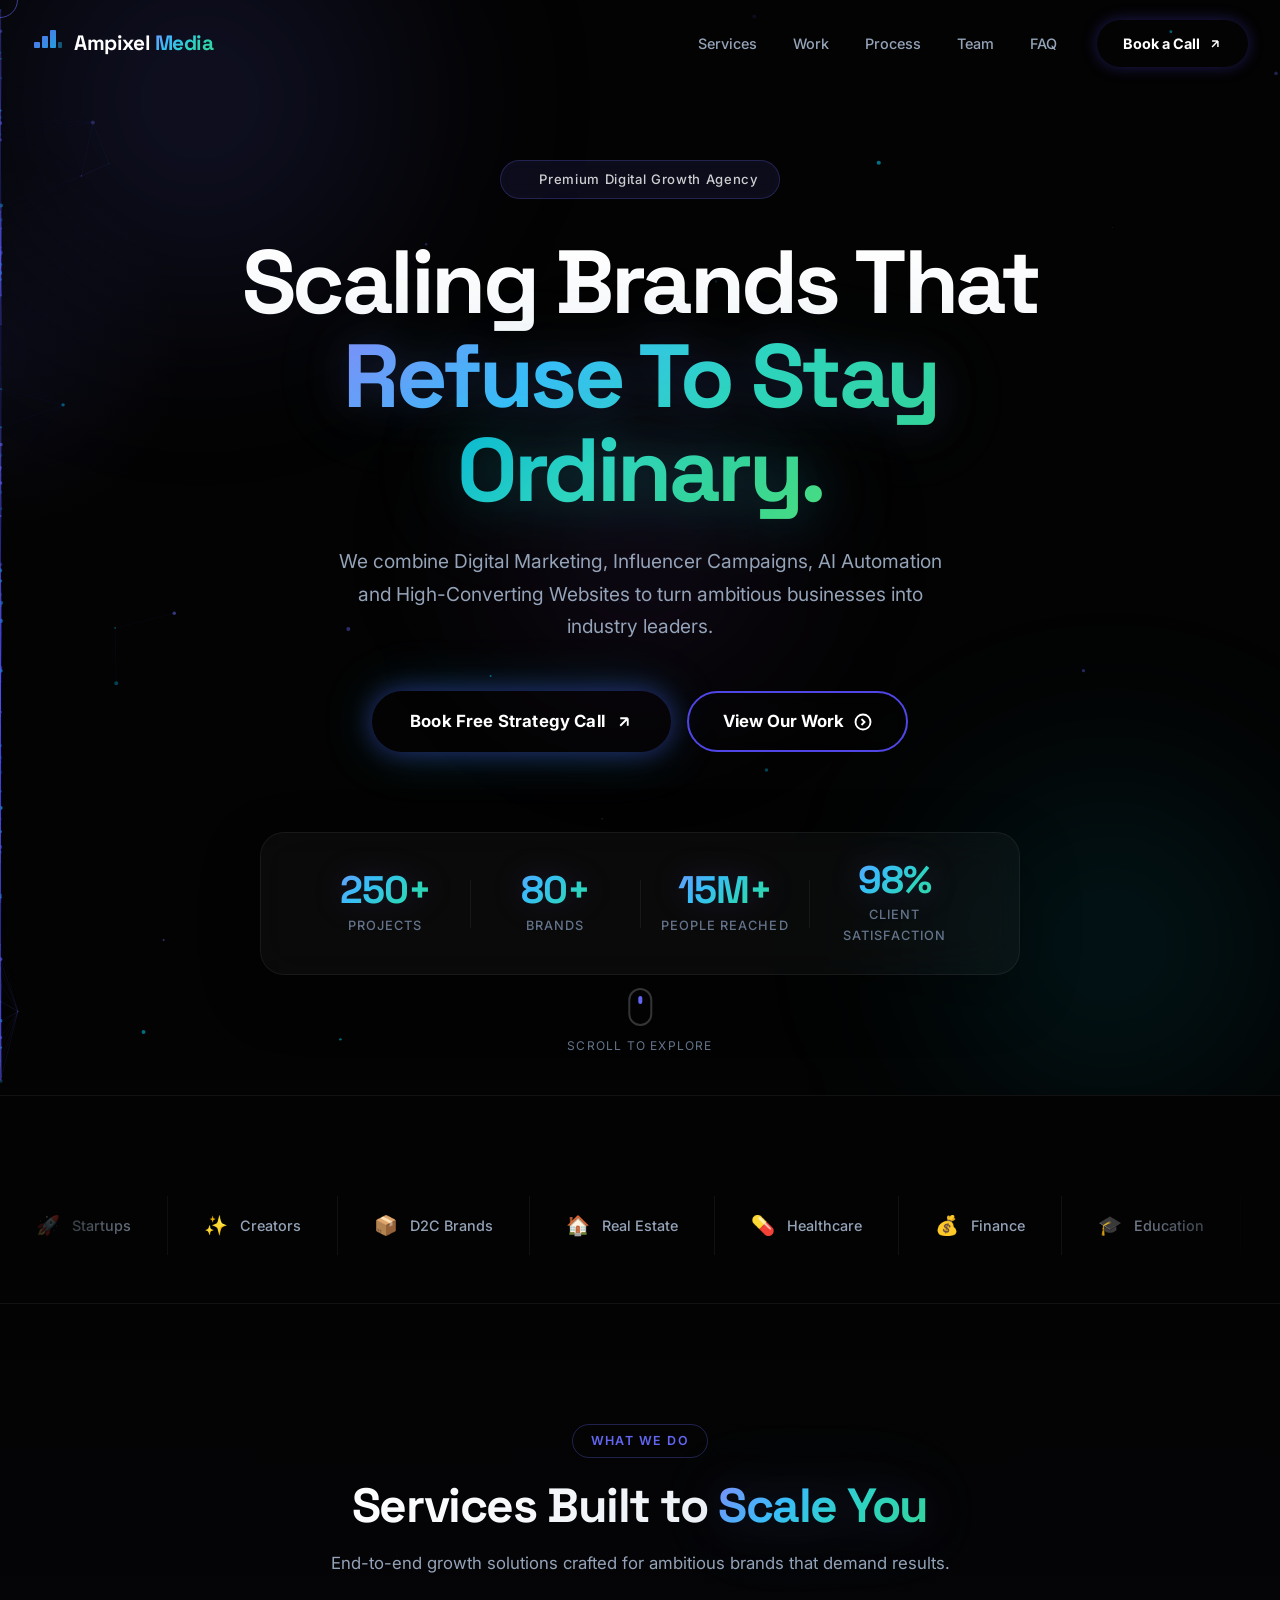
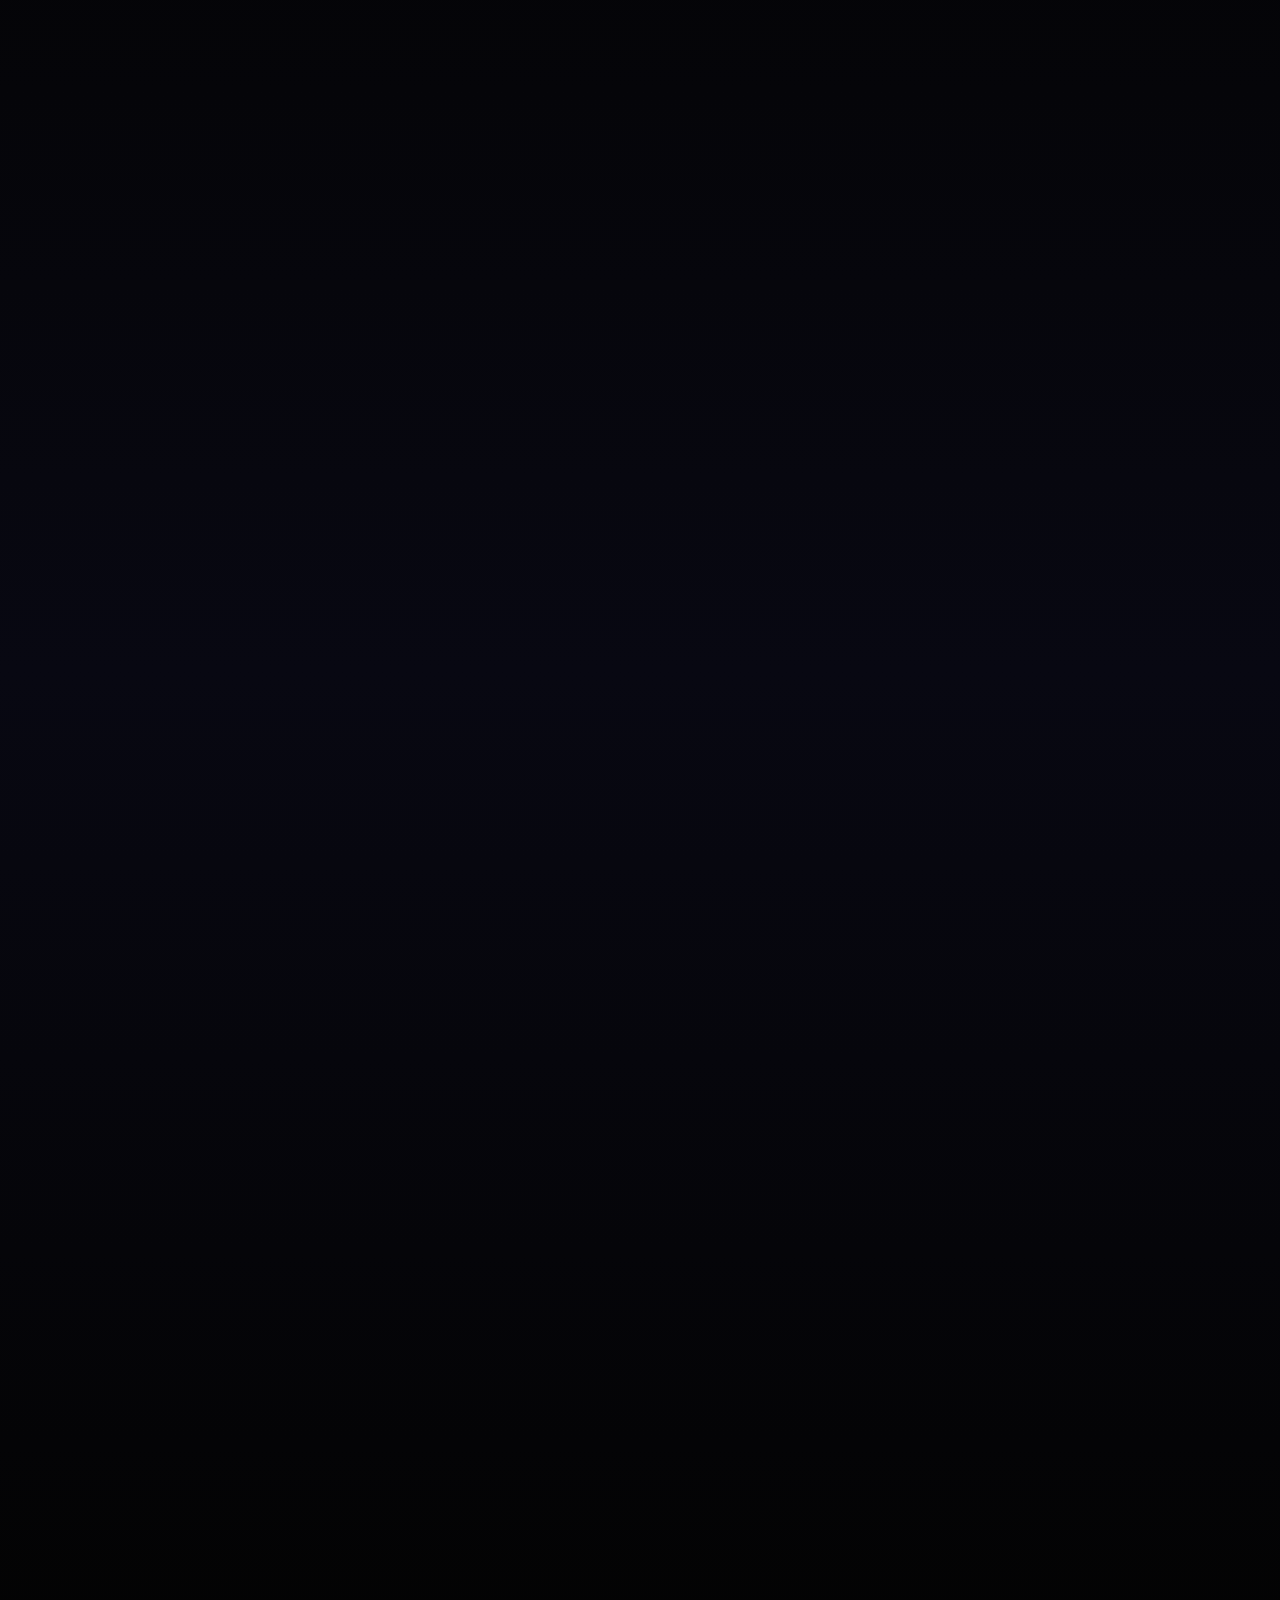
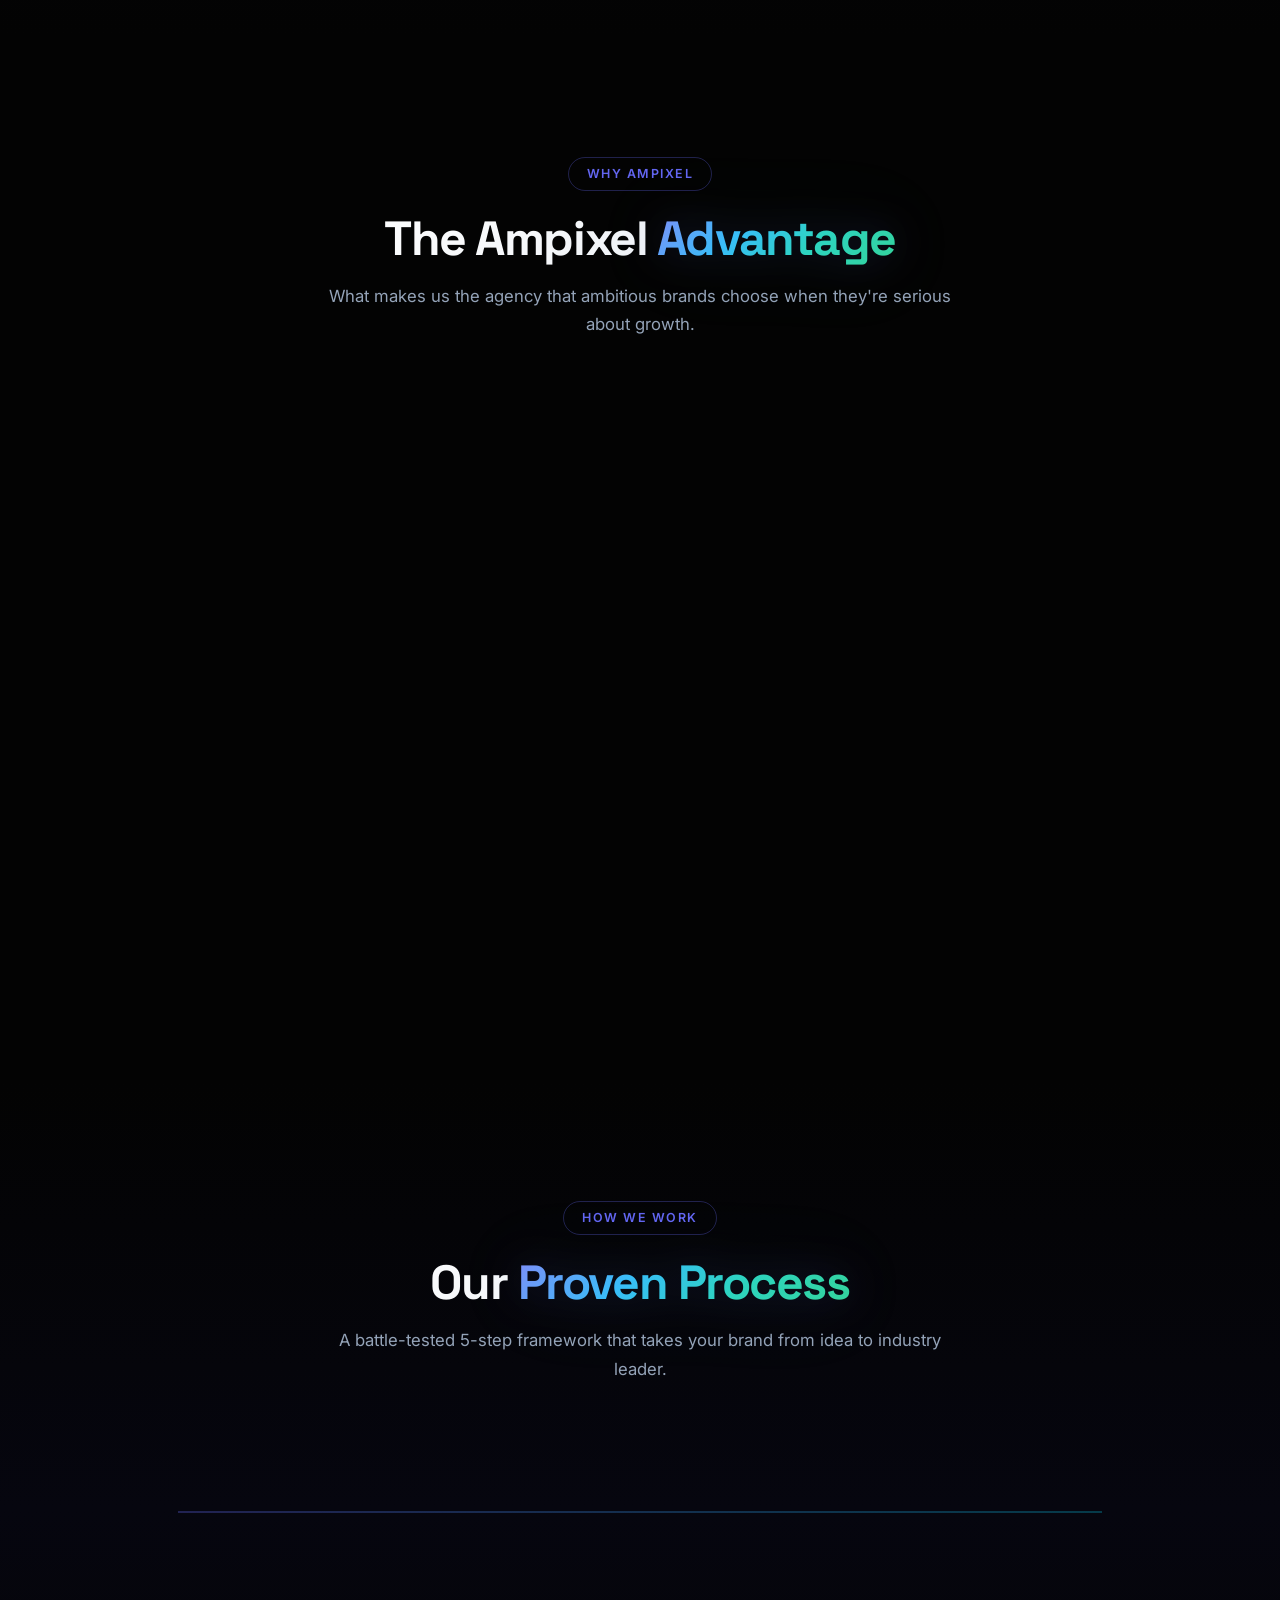
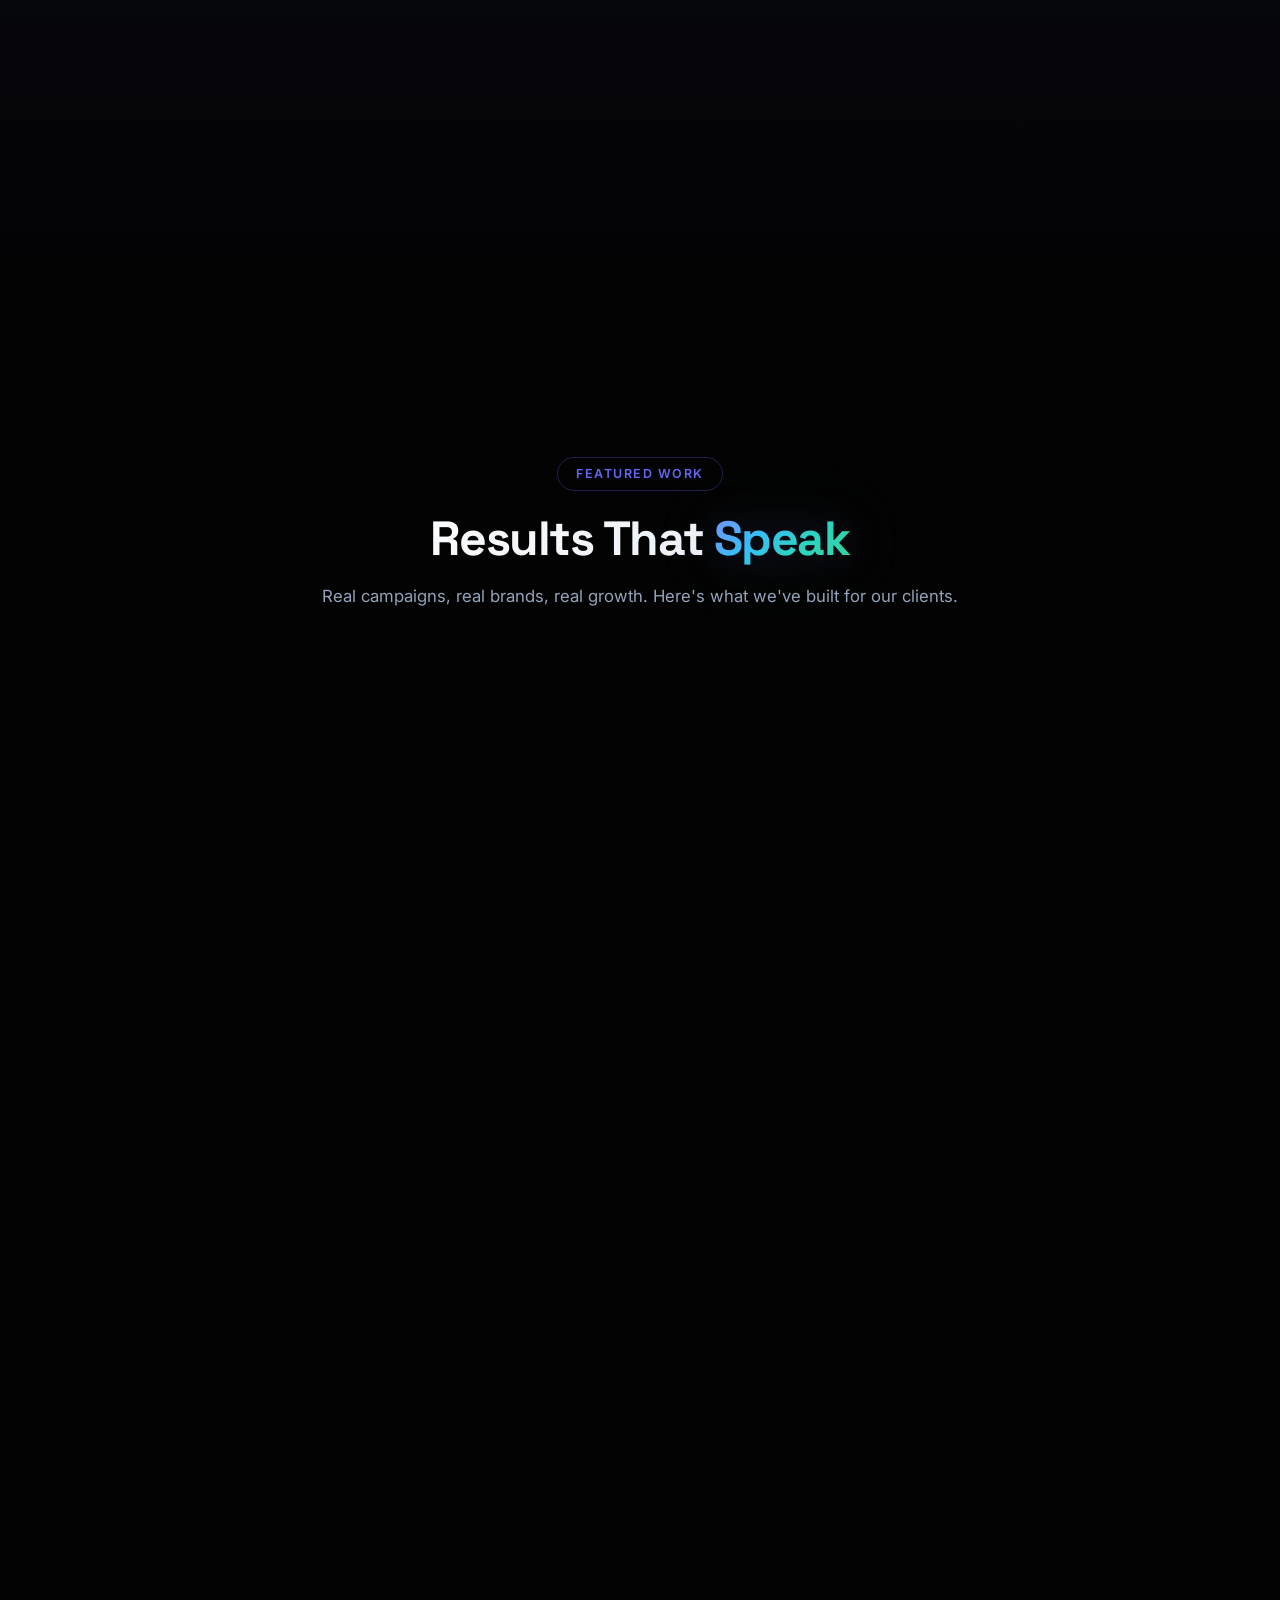
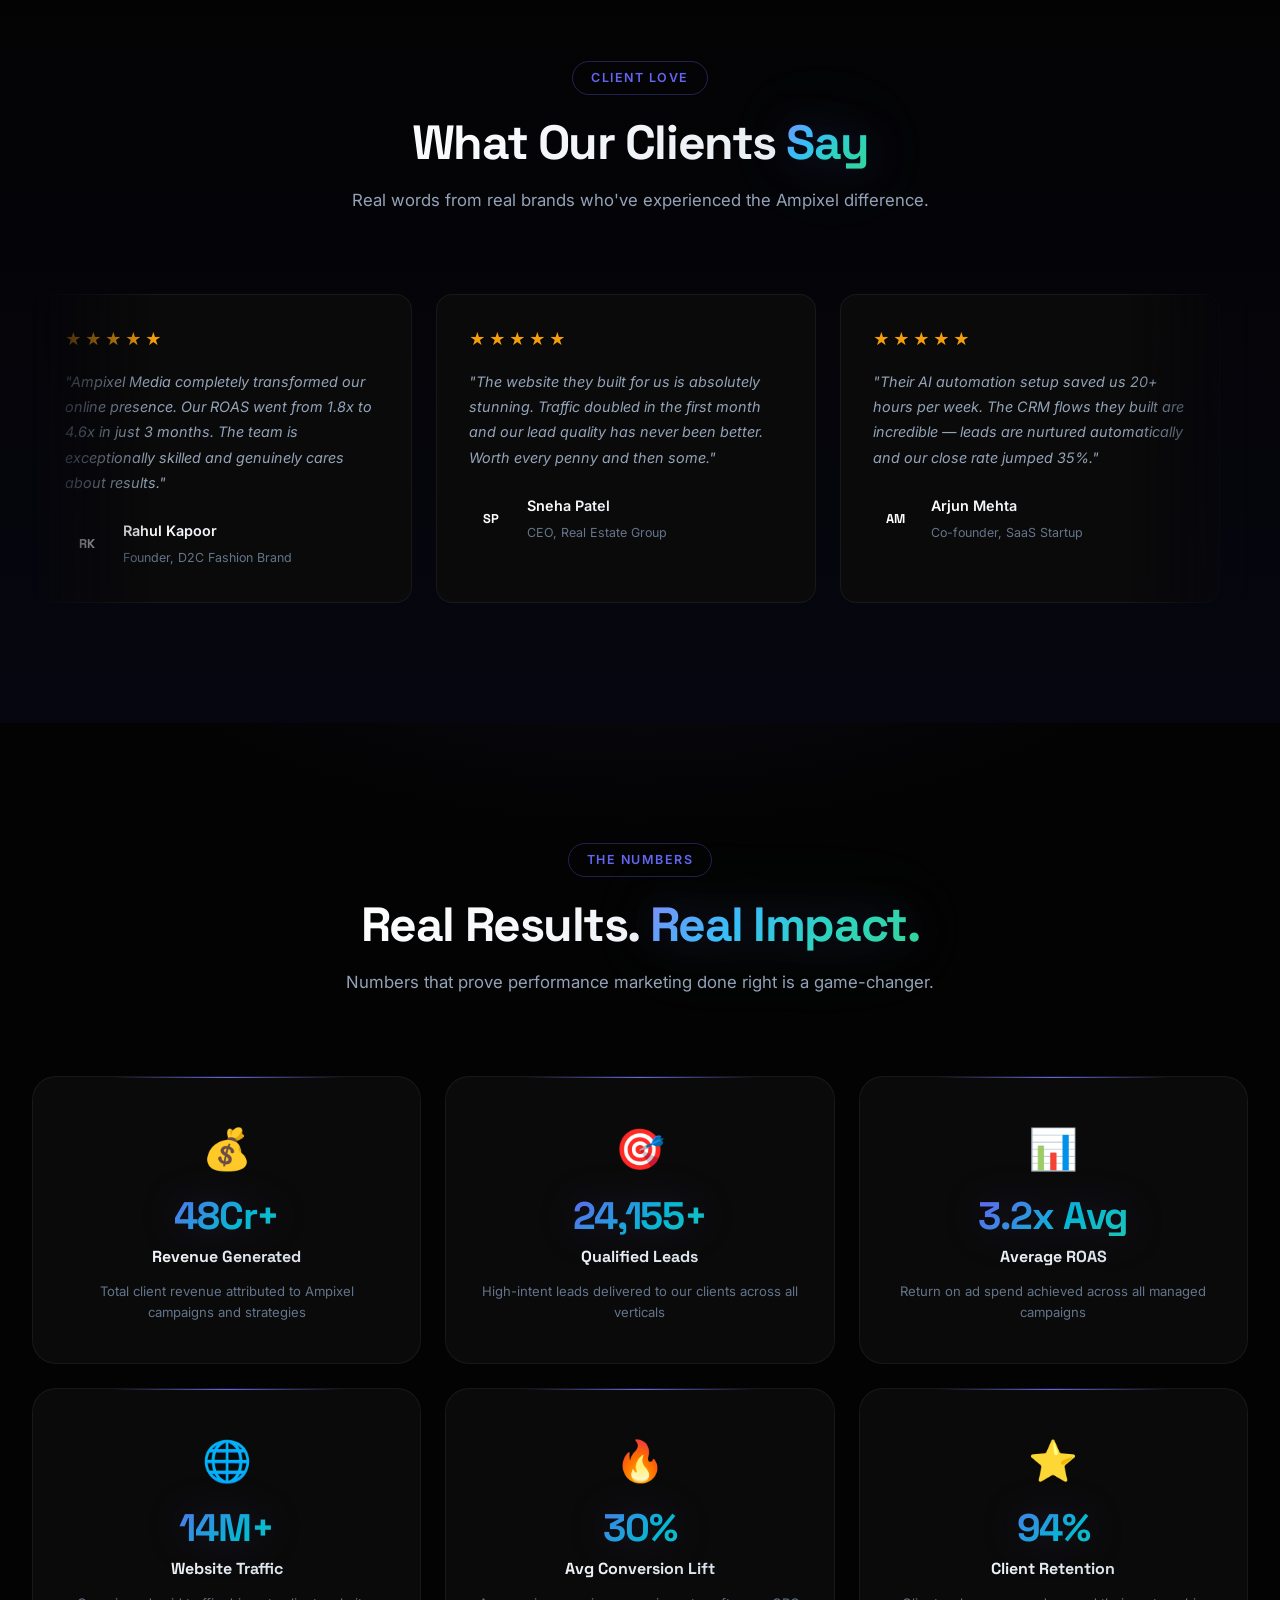
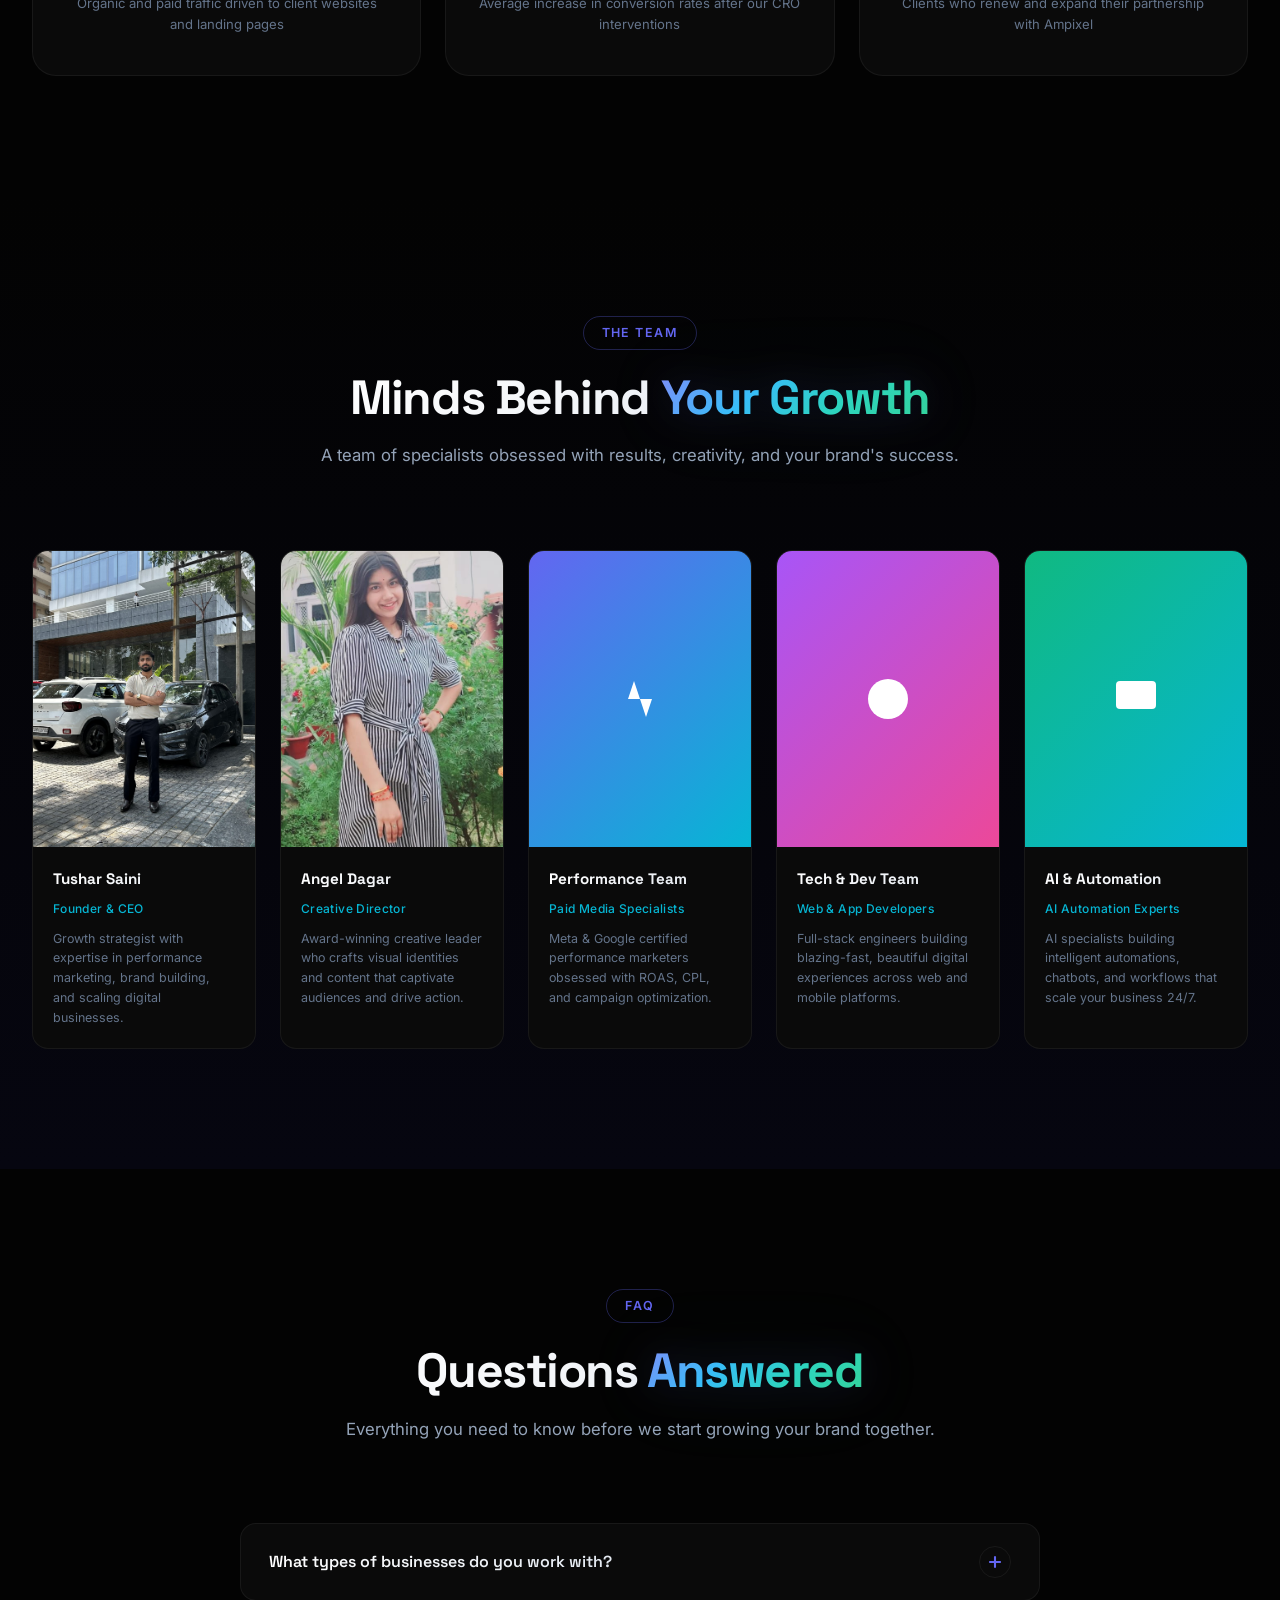
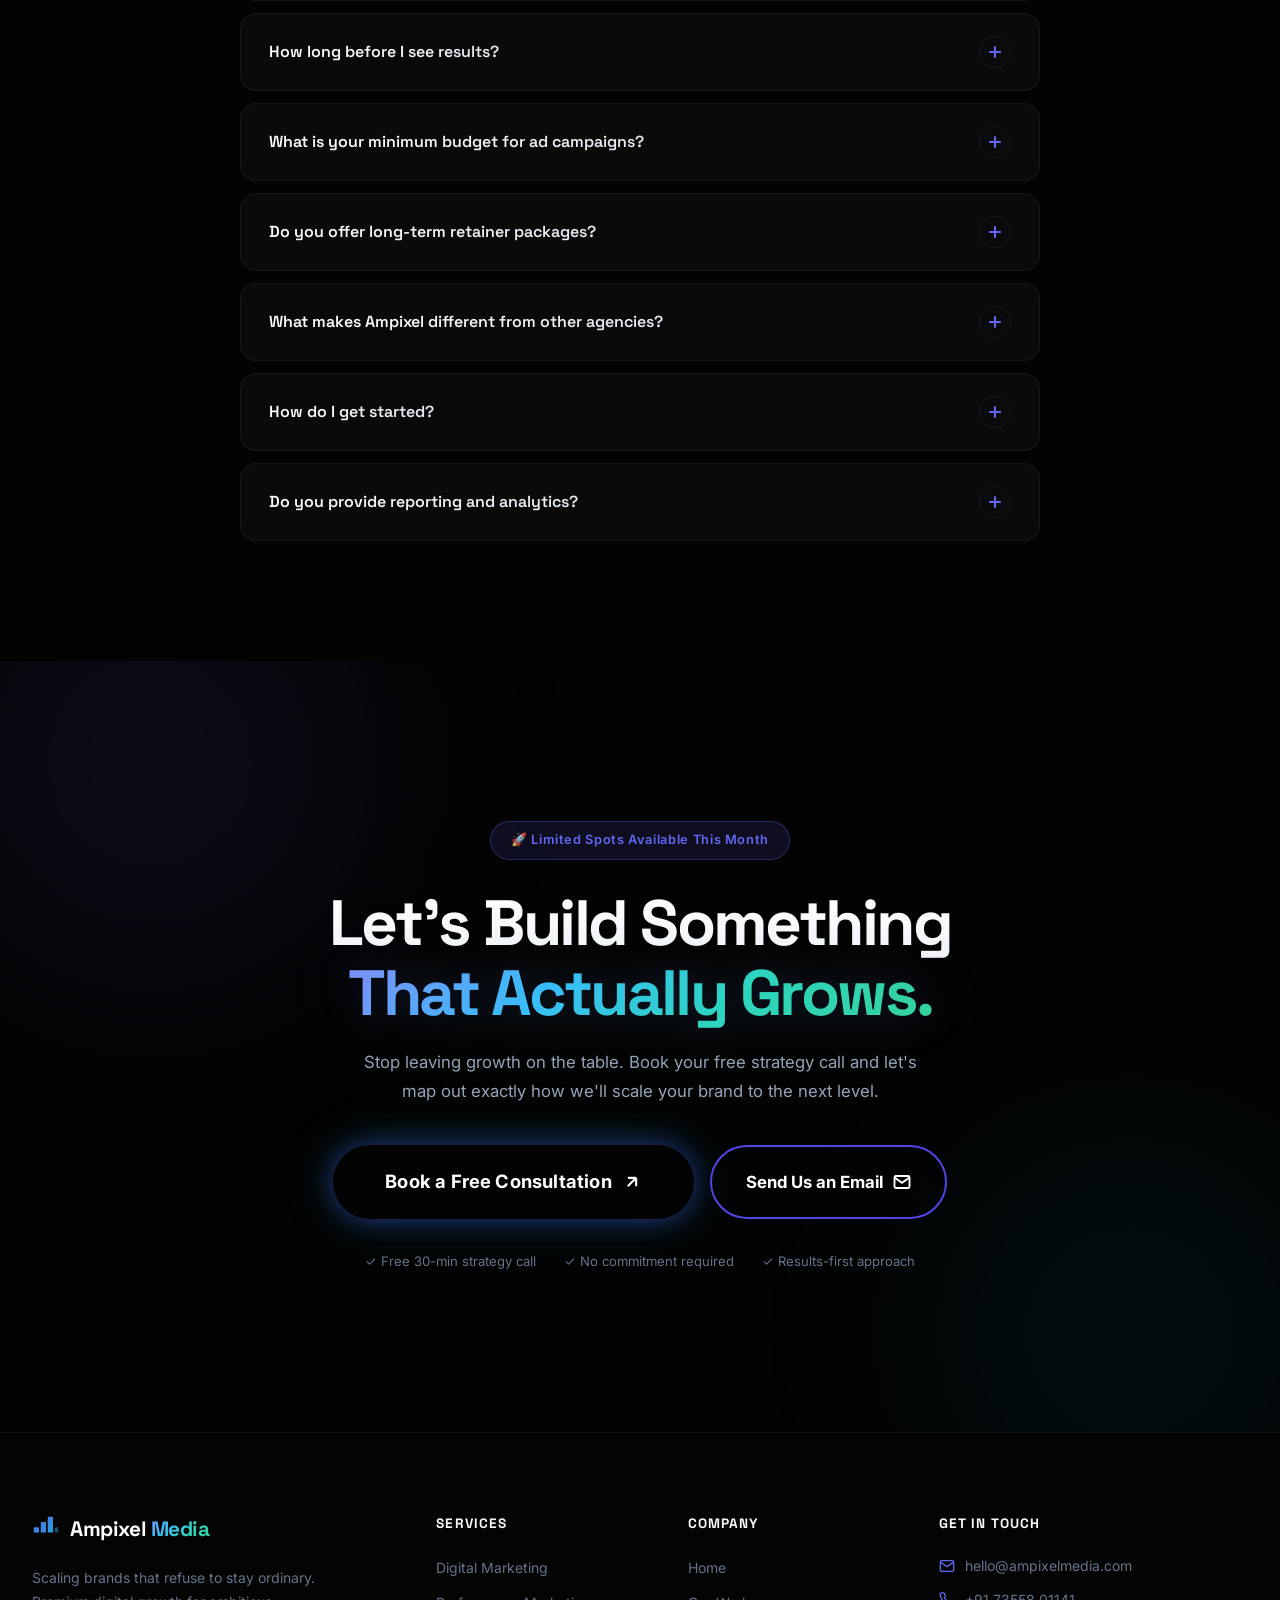
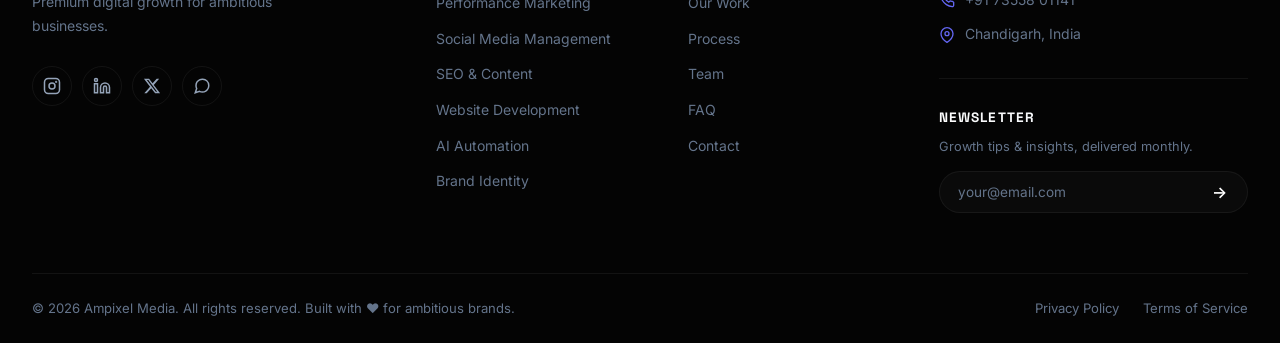
==== commit fa83f78e: "added new links in footer" ====
--- a/index.html
+++ b/index.html
@@ -1029,13 +1029,13 @@
         <div class="footer-links-group">
           <h4>Services</h4>
           <ul>
-            <li><a href="#services">Digital Marketing</a></li>
-            <li><a href="#services">Performance Marketing</a></li>
-            <li><a href="#services">Social Media Management</a></li>
-            <li><a href="#services">SEO & Content</a></li>
-            <li><a href="#services">Website Development</a></li>
-            <li><a href="#services">AI Automation</a></li>
-            <li><a href="#services">Brand Identity</a></li>
+            <li><a href="service-digital-marketing.html">Digital Marketing</a></li>
+            <li><a href="`">Performance Marketing</a></li>
+            <li><a href="service-social-media.html">Social Media Management</a></li>
+            <li><a href="service-seo.html">SEO & Content</a></li>
+            <li><a href="service-web-development.html">Website Development</a></li>
+            <li><a href="service-ai-automation.html">AI Automation</a></li>
+            <li><a href="service-brand-identity.html">Brand Identity</a></li>
           </ul>
         </div>
 
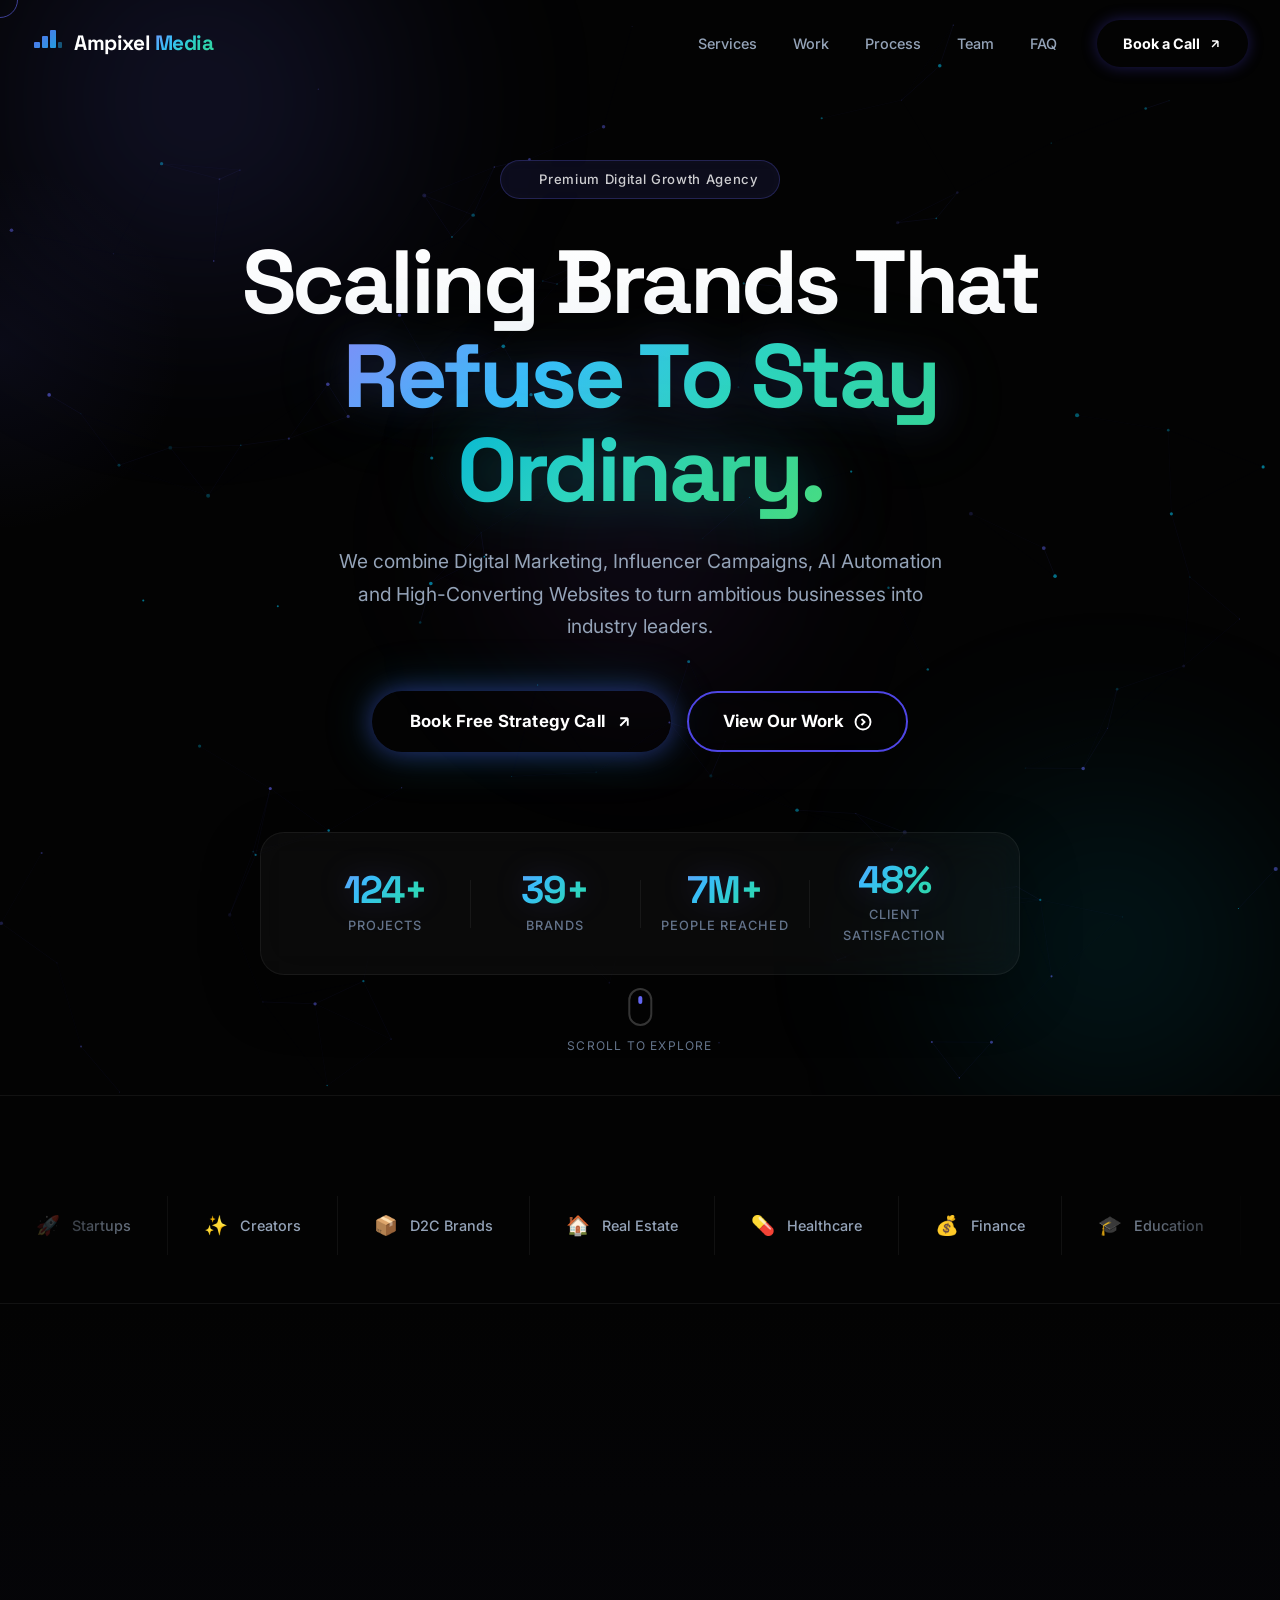
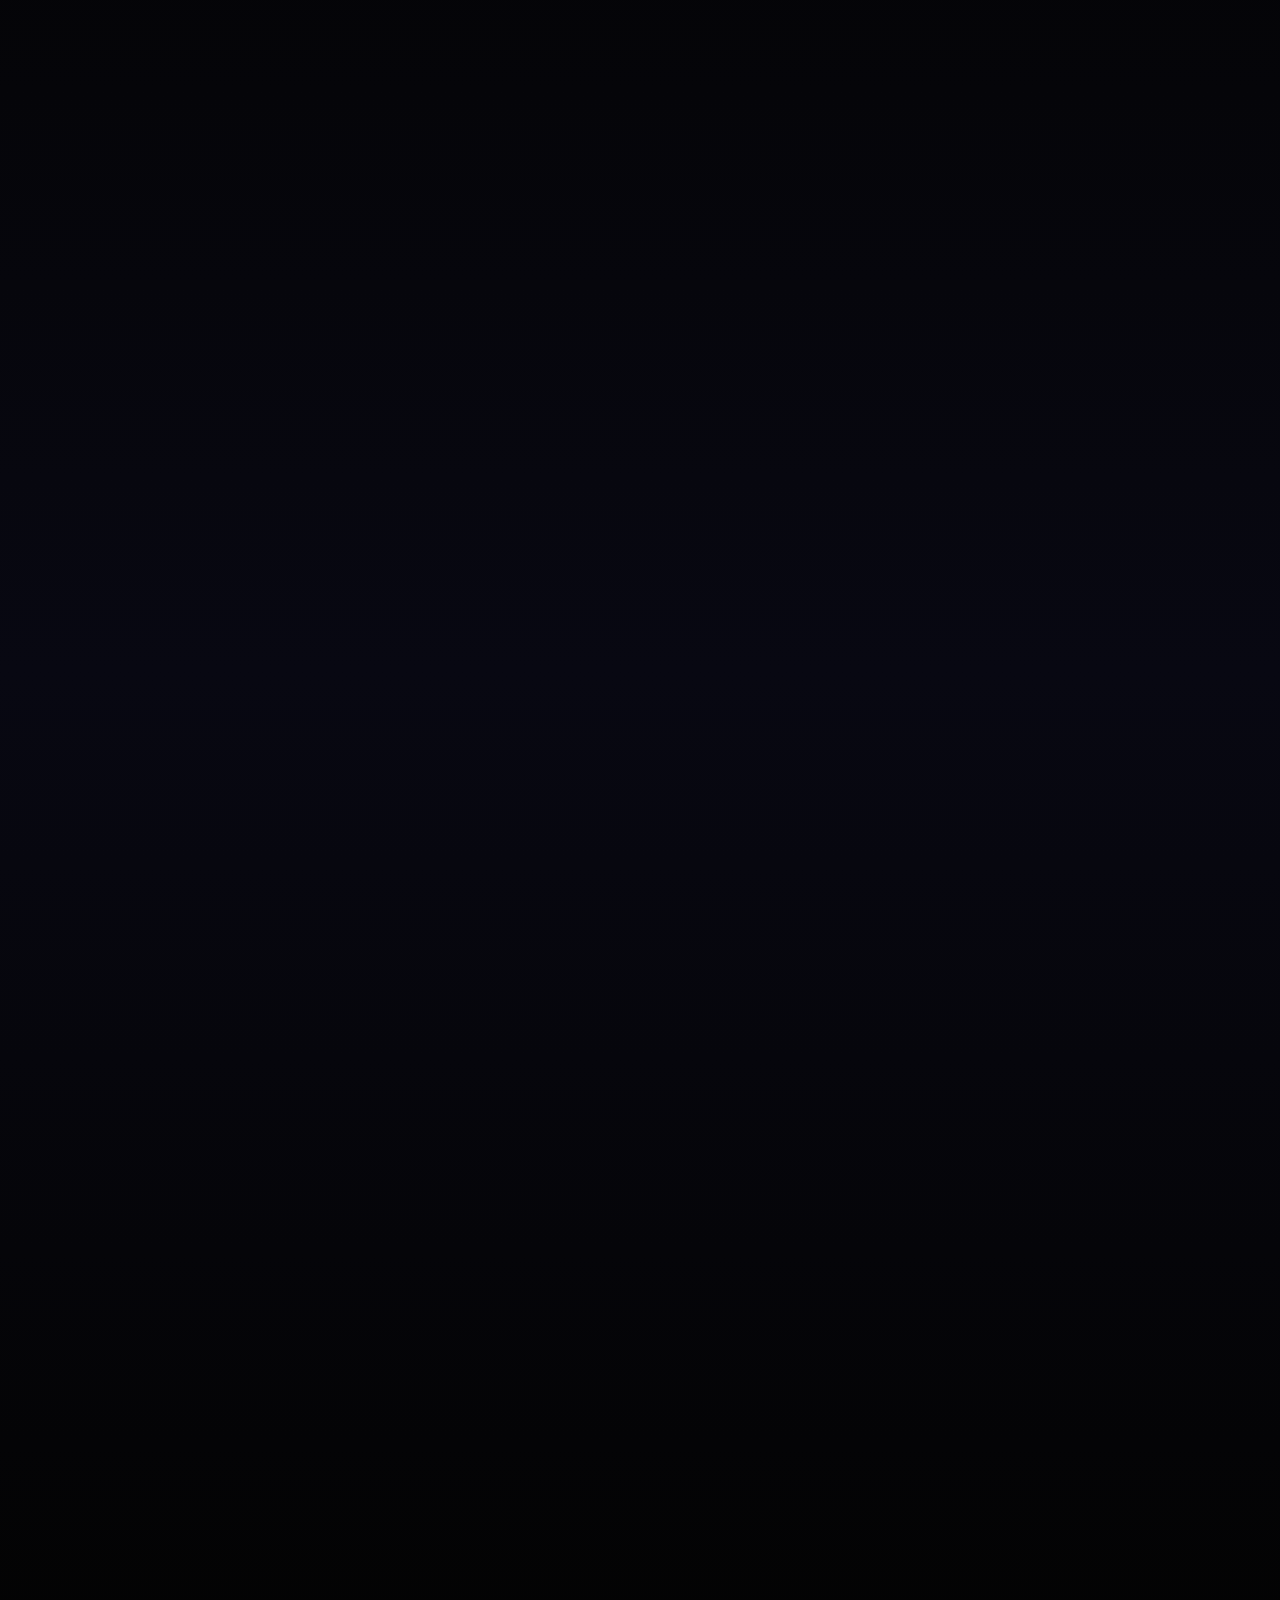
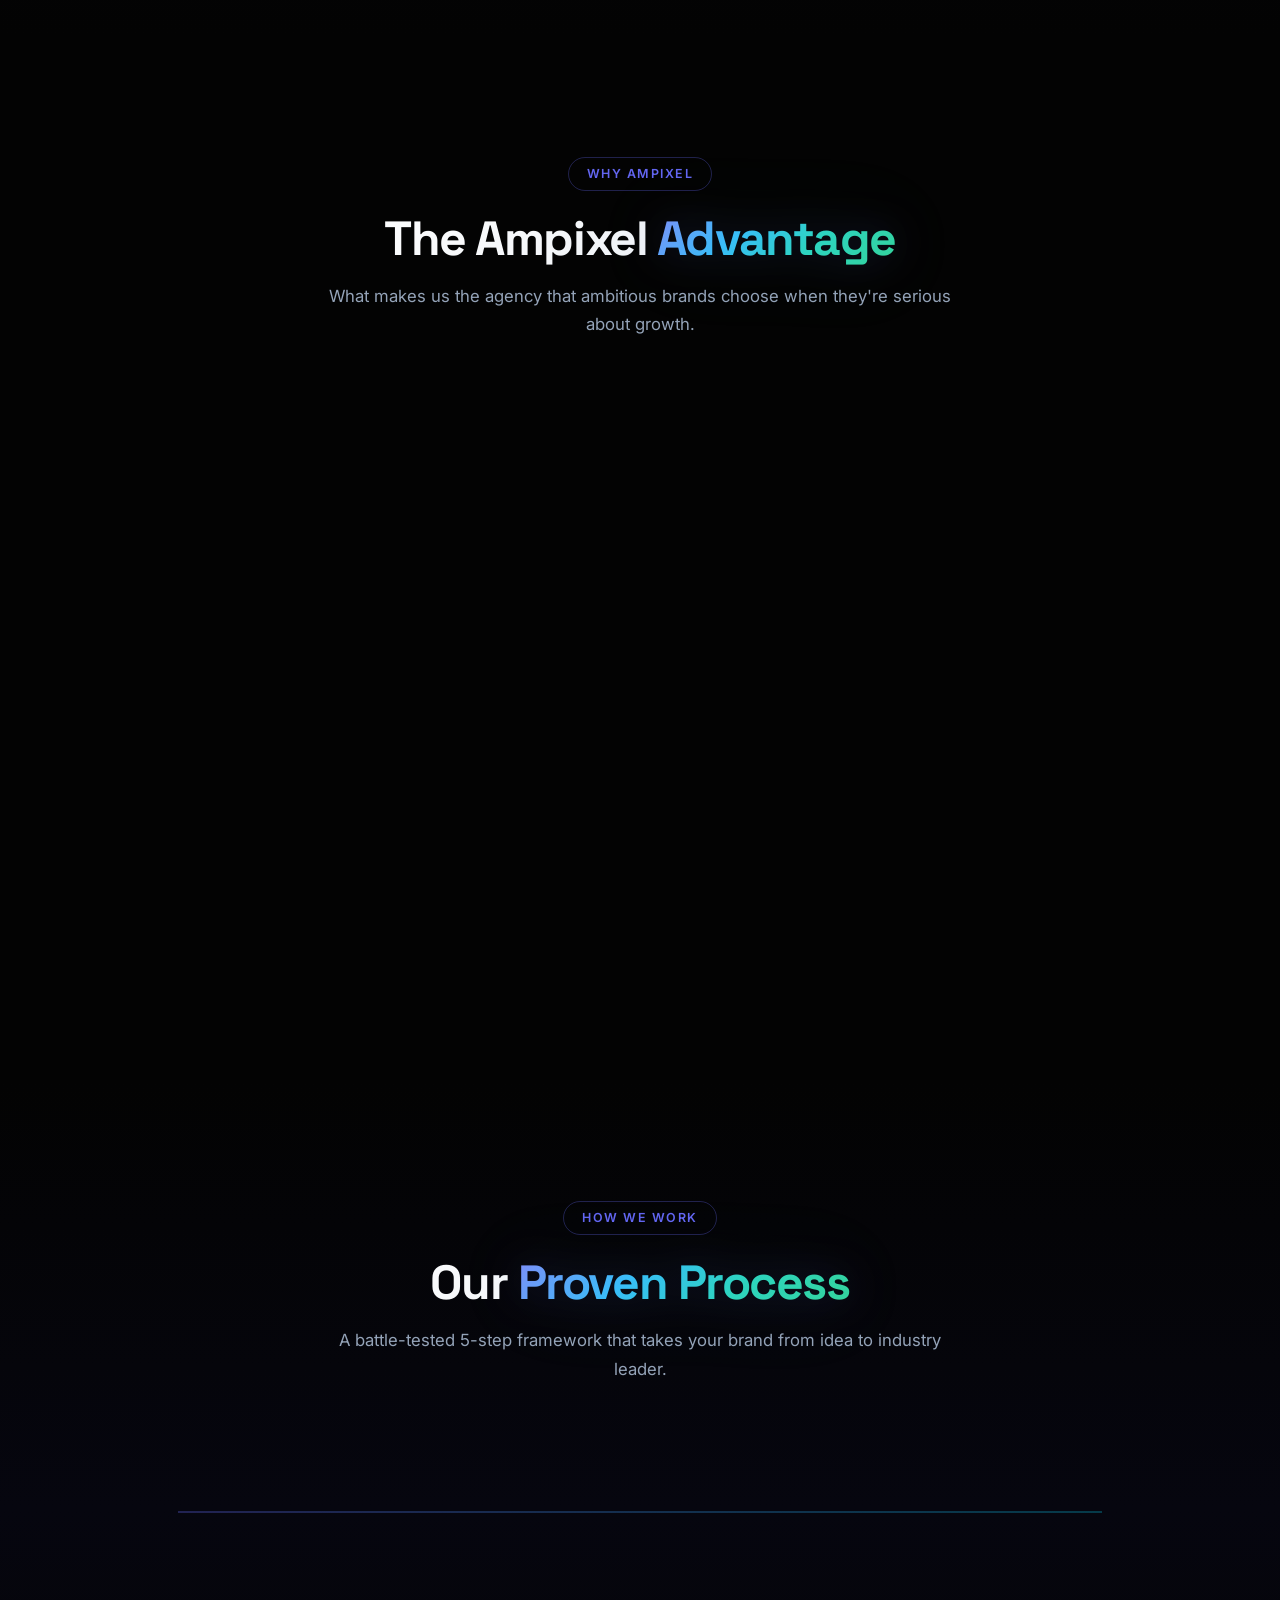
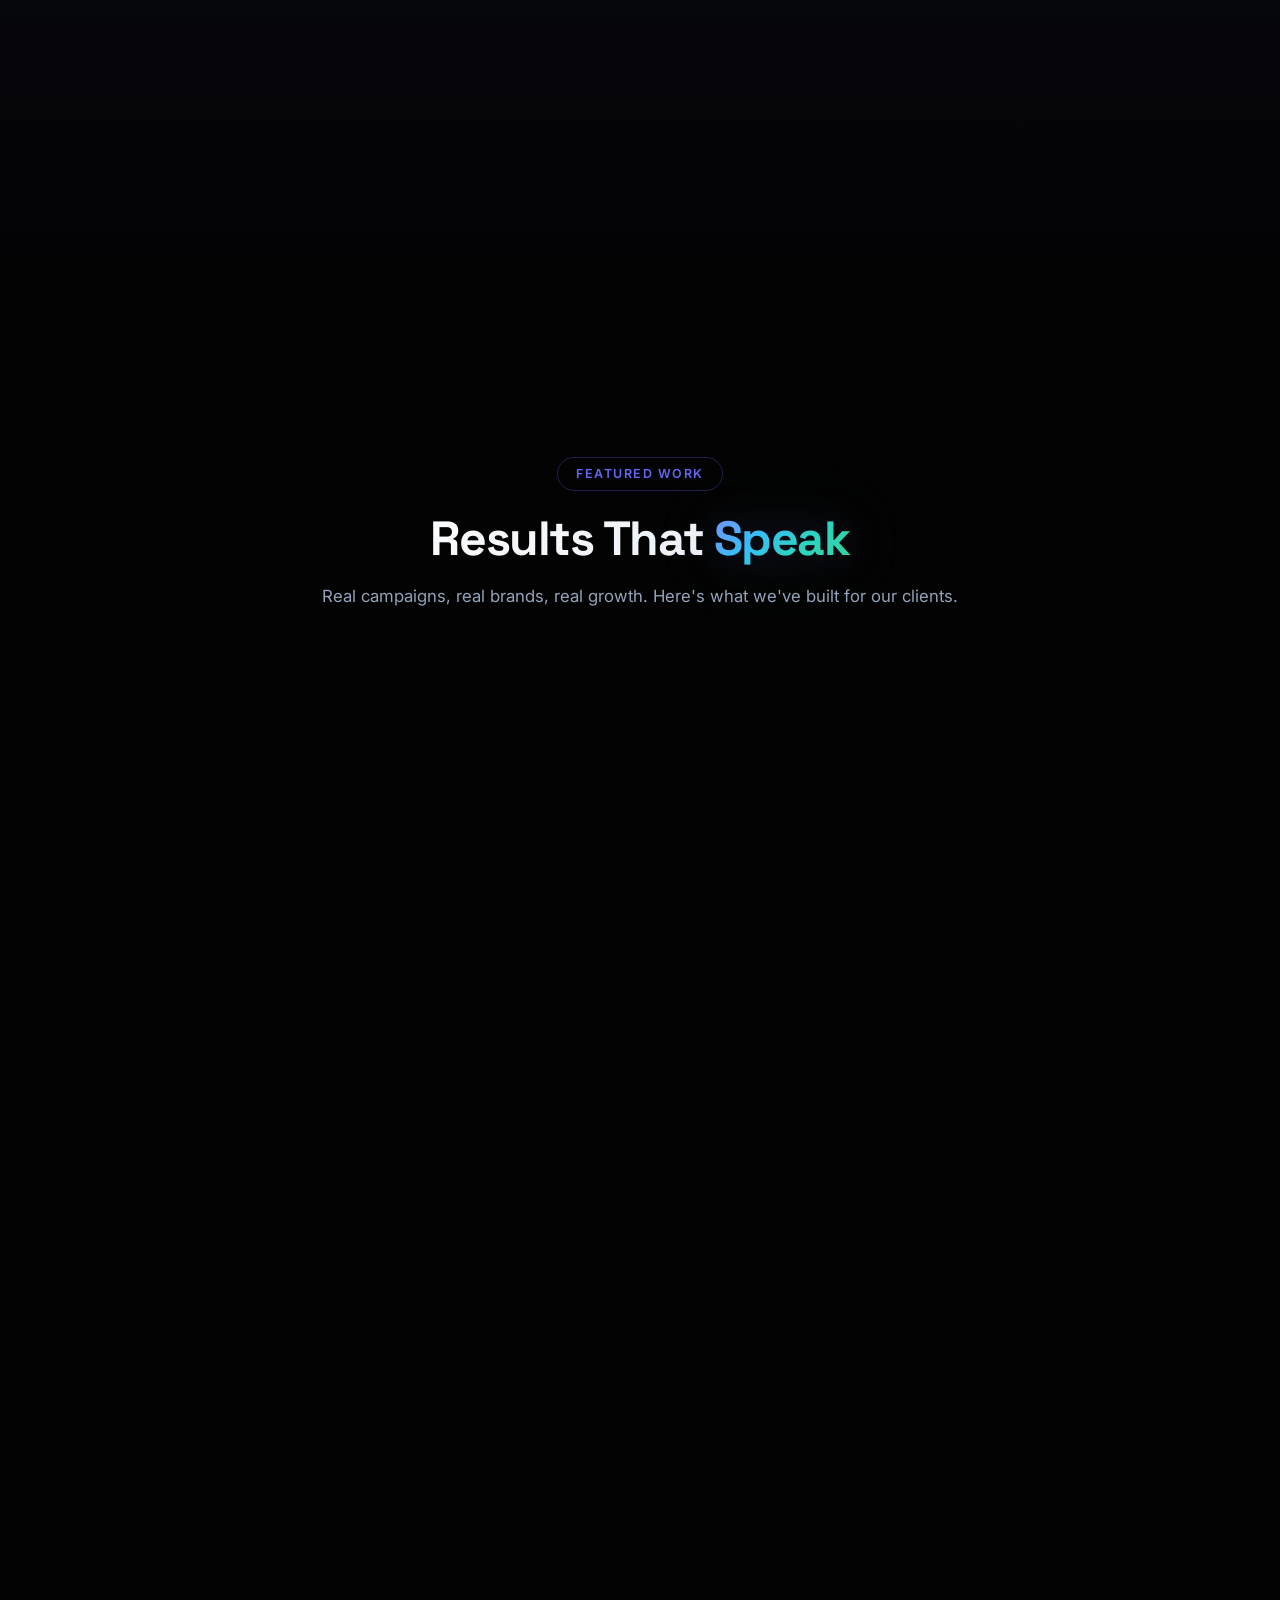
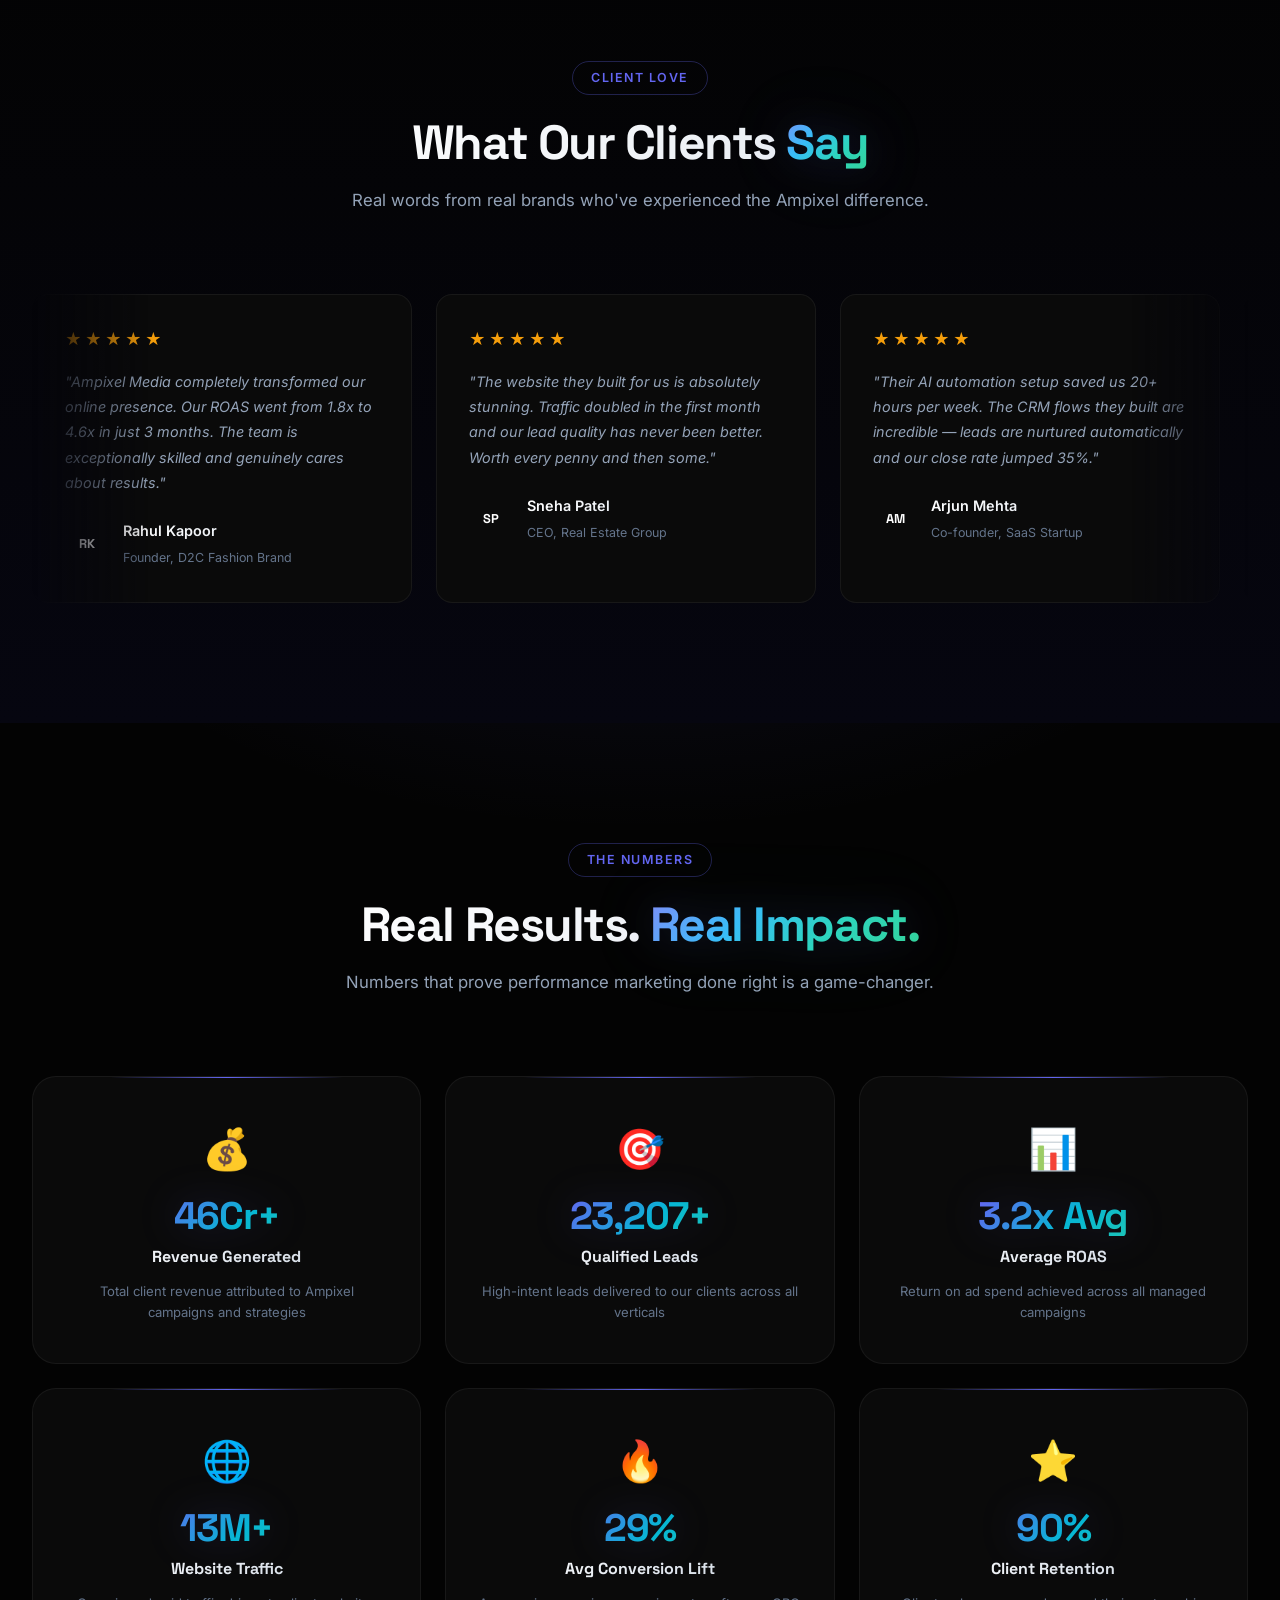
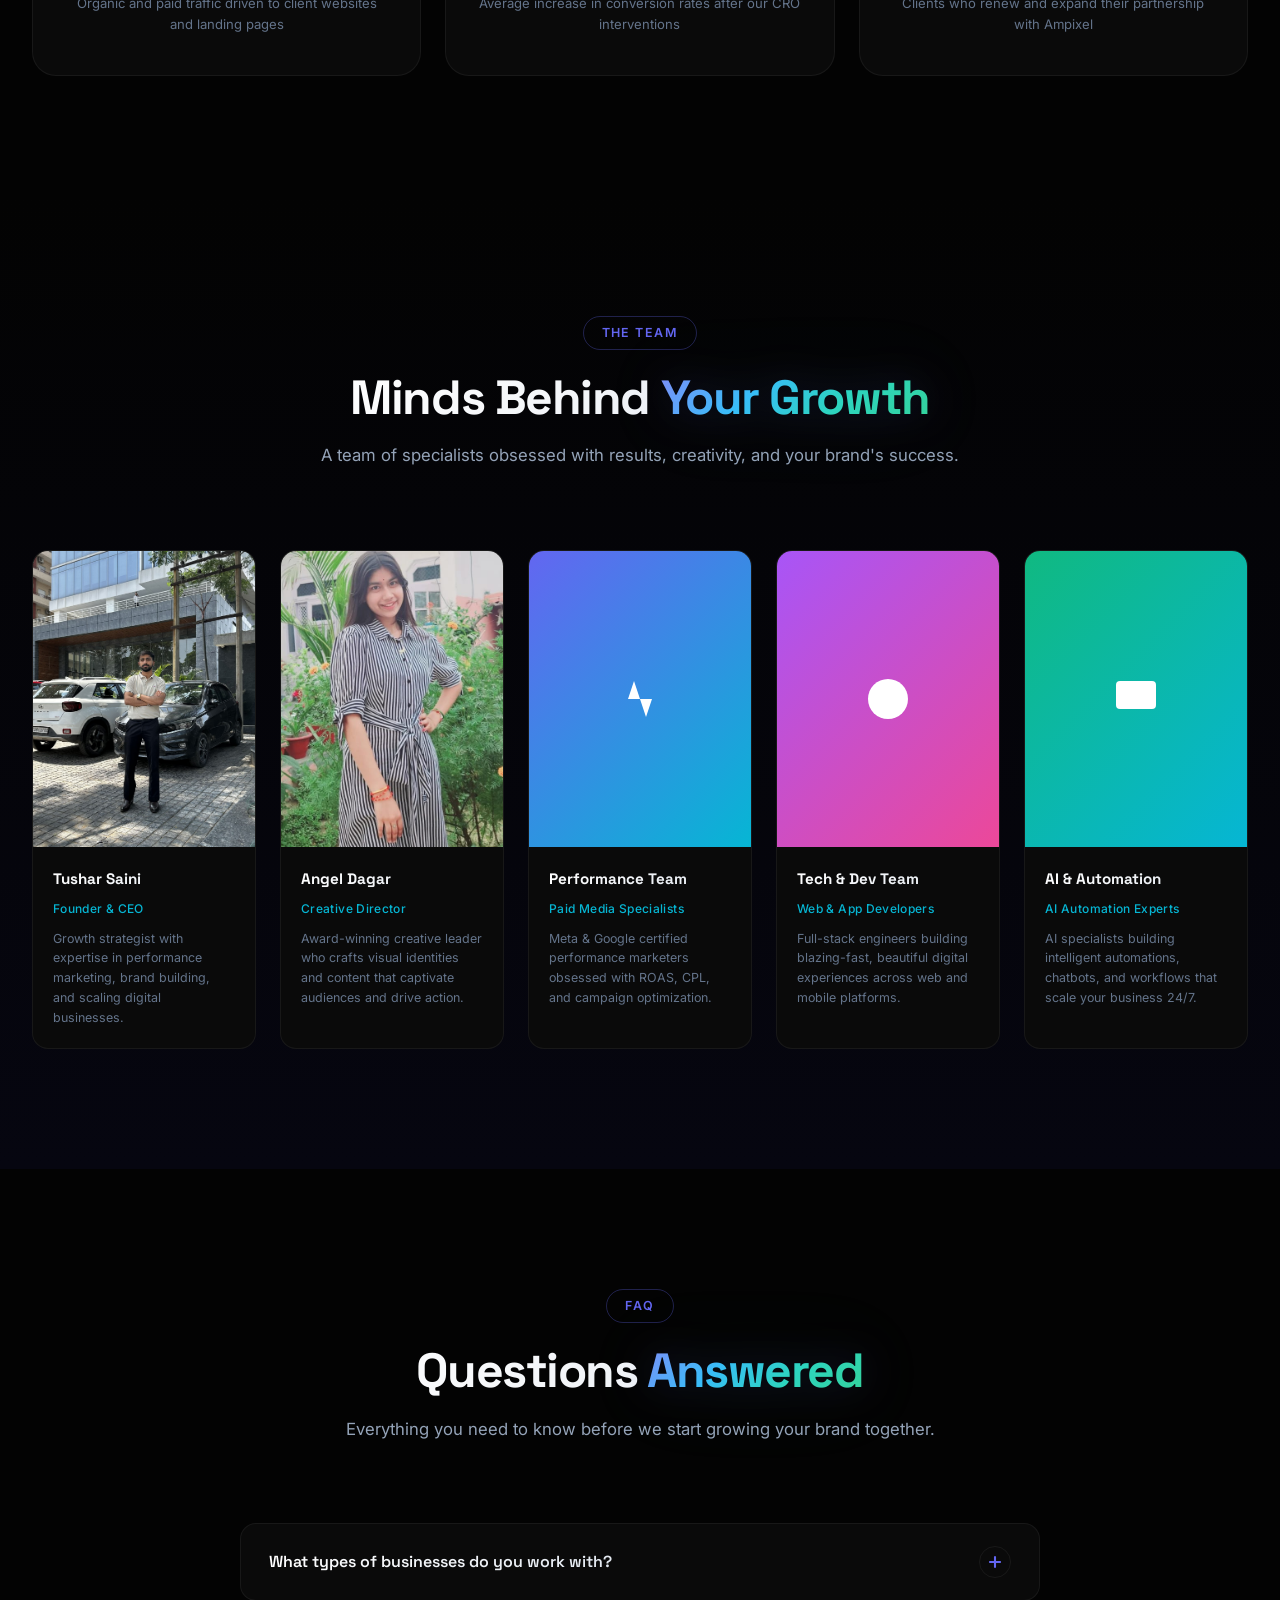
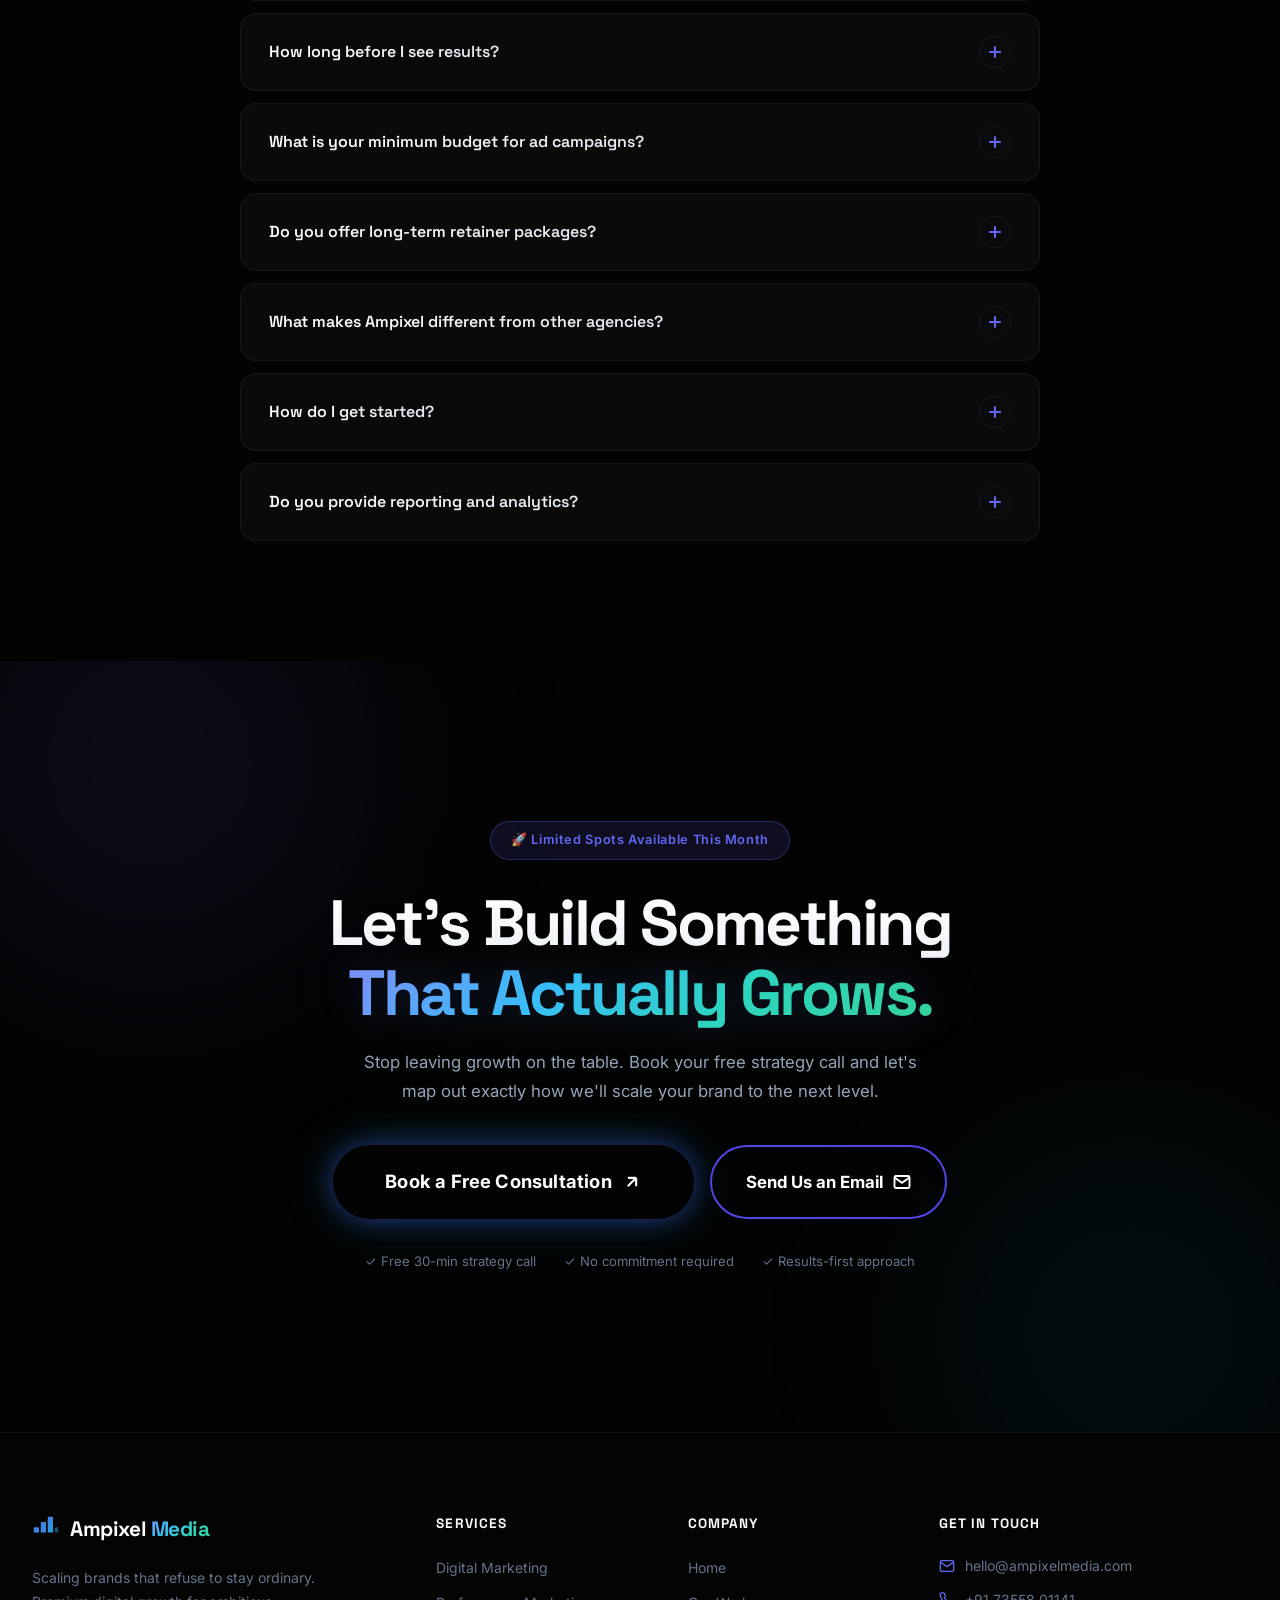
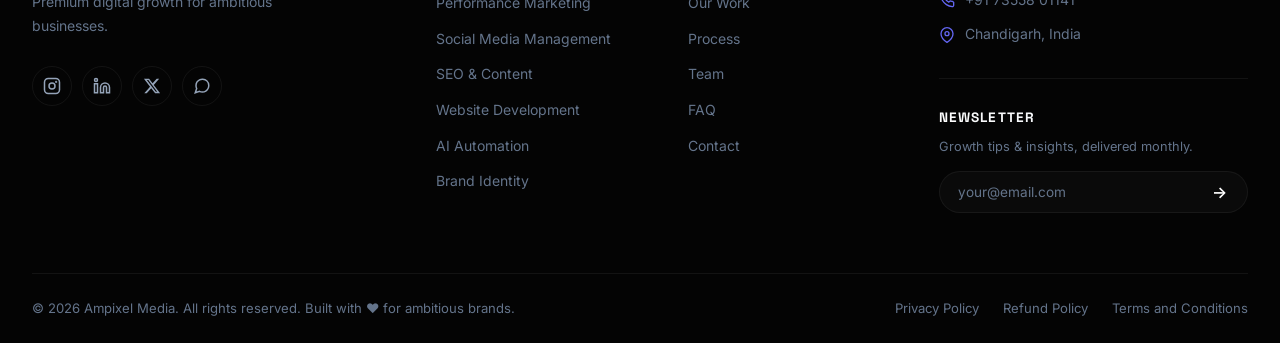
==== commit cb2d11a0: "added privacy policies and some more pages" ====
--- a/index.html
+++ b/index.html
@@ -1080,8 +1080,9 @@
       <div class="footer-bottom">
         <p>© 2025 Ampixel Media. All rights reserved. Built with ❤️ for ambitious brands.</p>
         <div class="footer-bottom-links">
-          <a href="#">Privacy Policy</a>
-          <a href="#">Terms of Service</a>
+          <a href="privacy-policy.html">Privacy Policy</a>
+          <a href="refund-policy.html">Refund Policy</a>
+          <a href="terms-and-conditions.html">Terms and Conditions</a>
         </div>
       </div>
     </div>
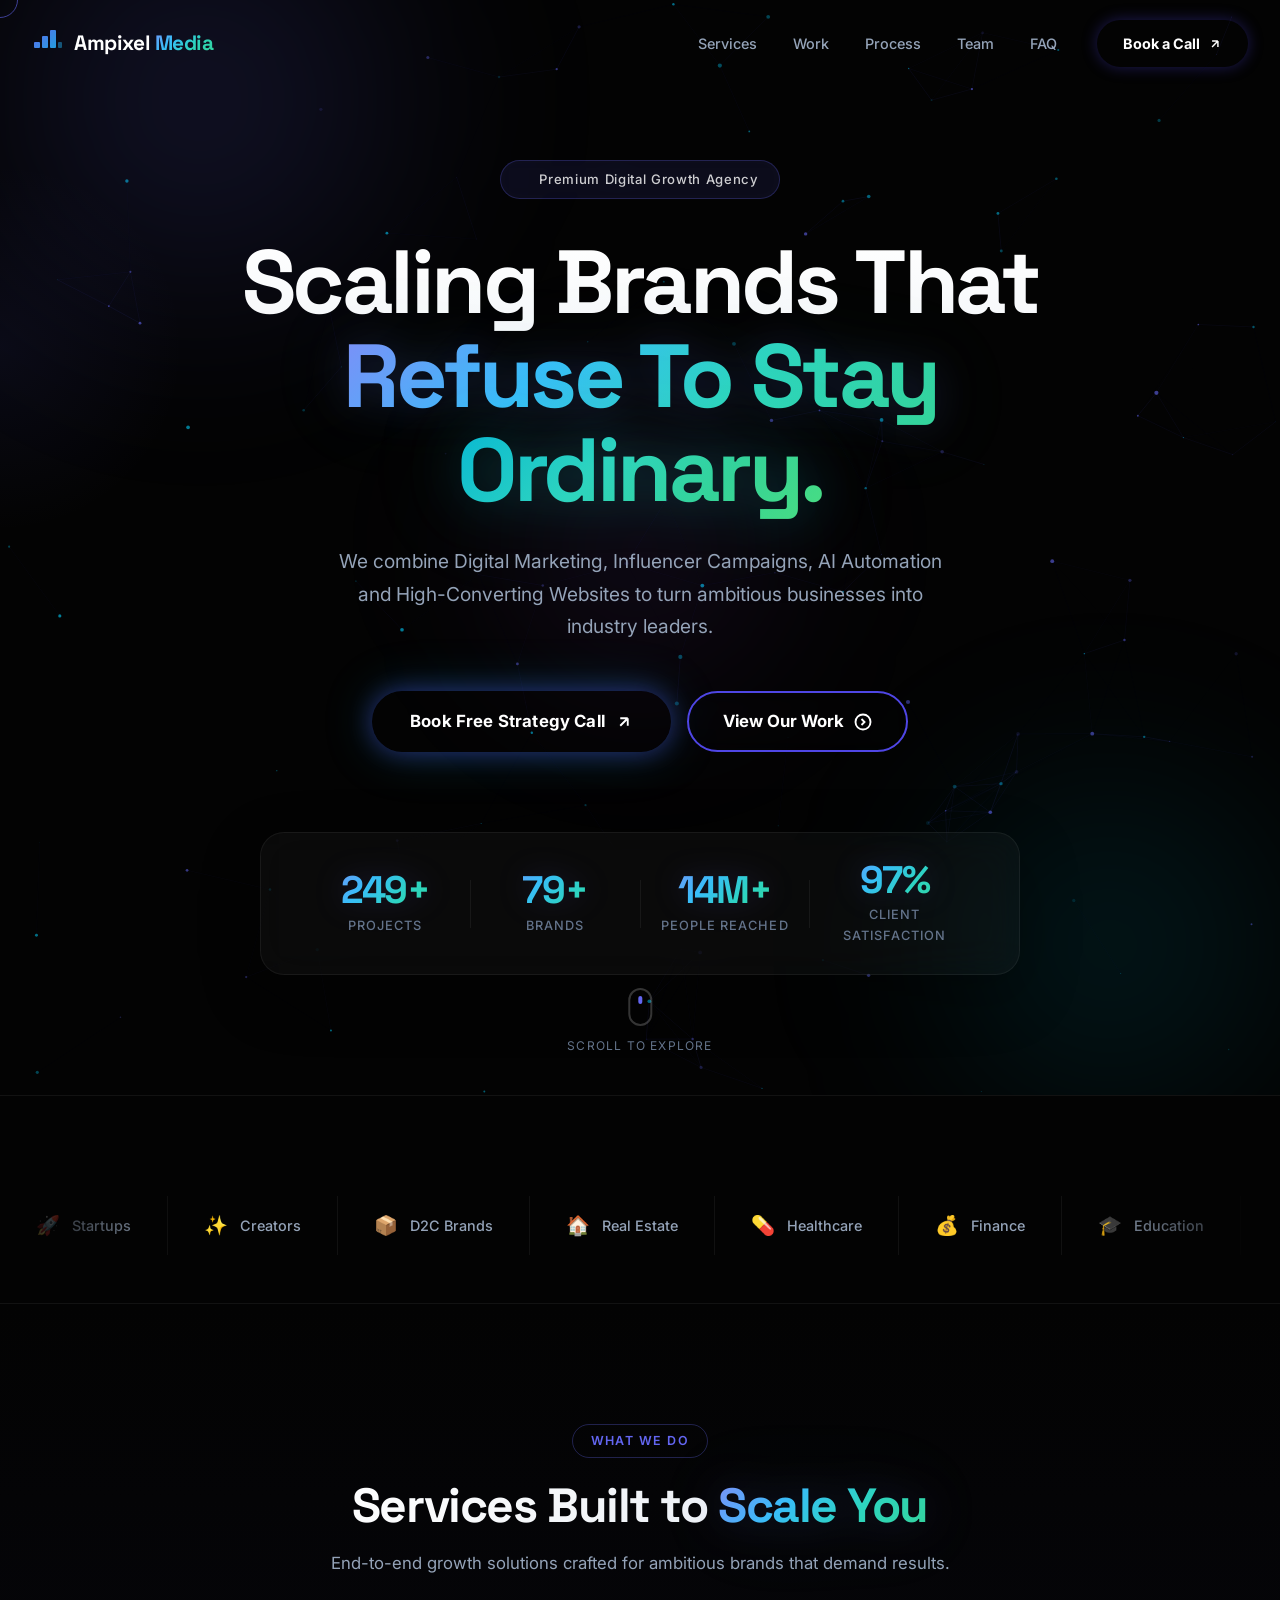
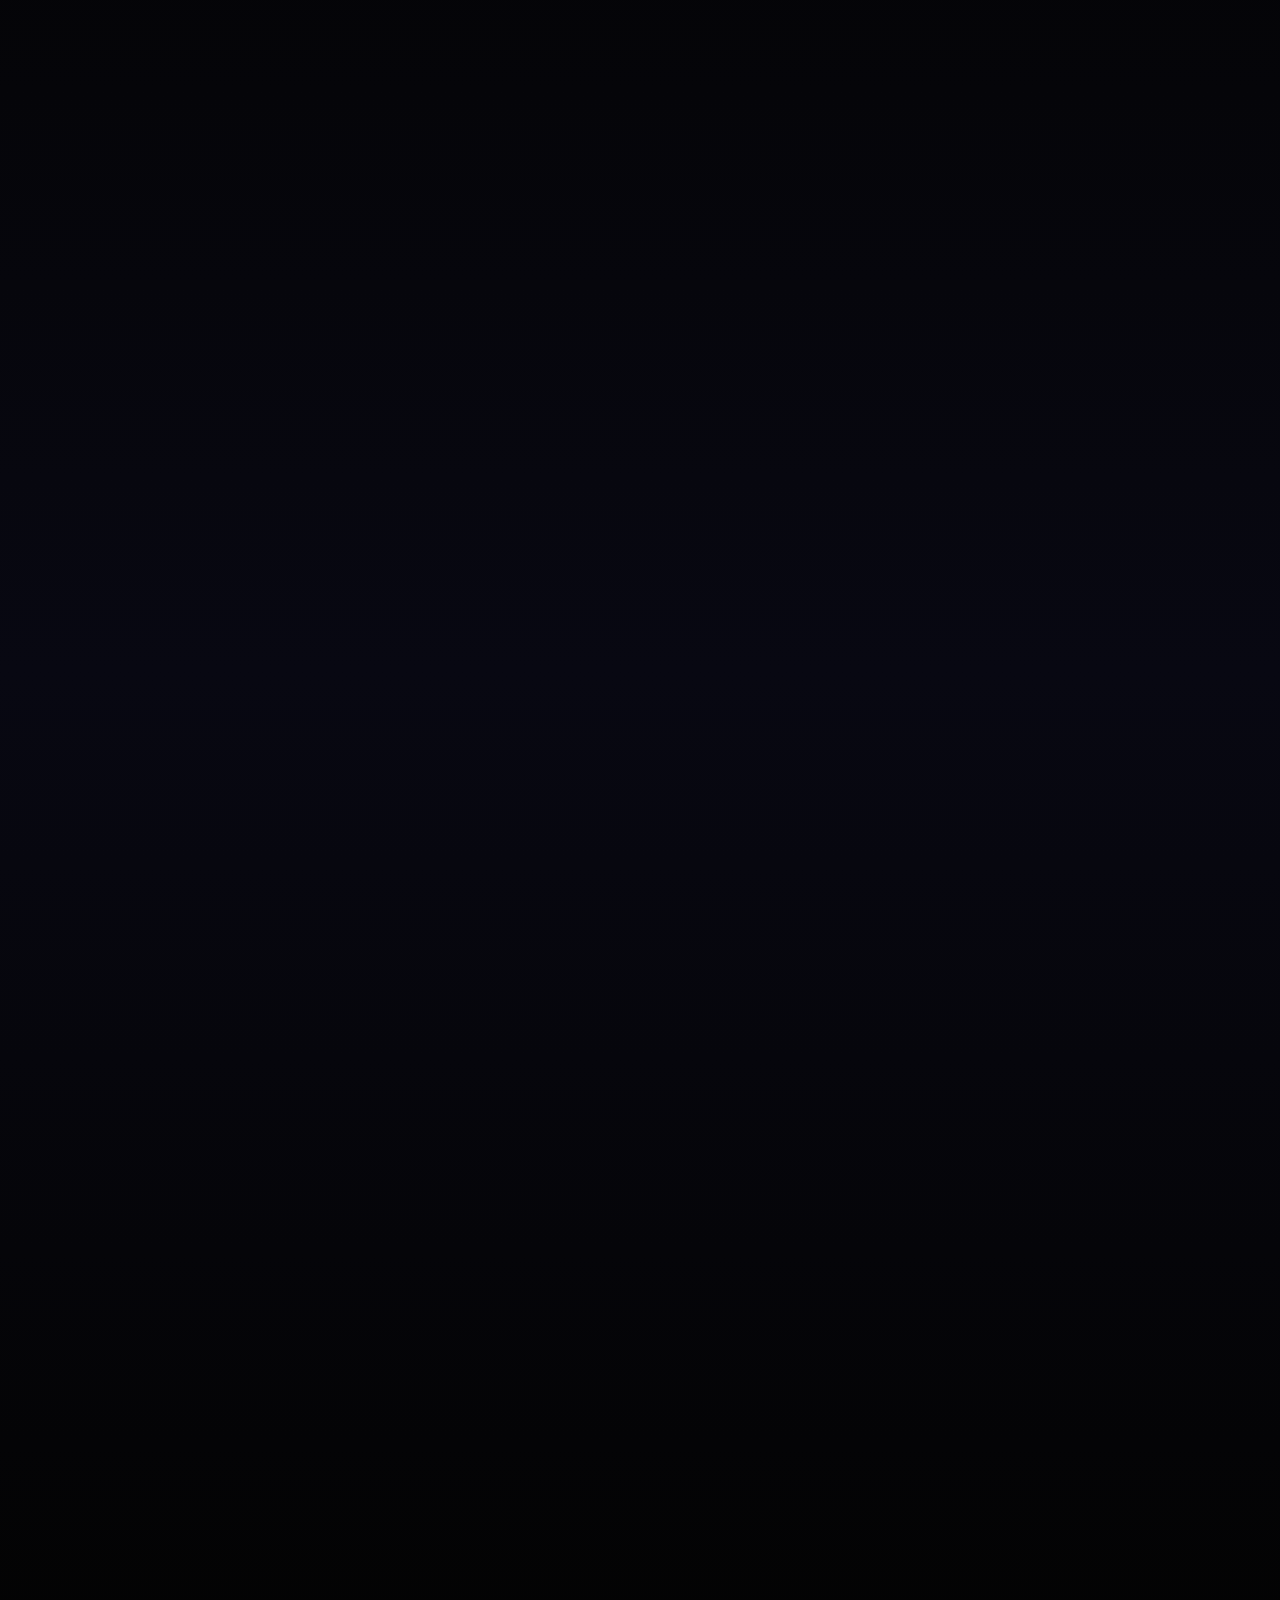
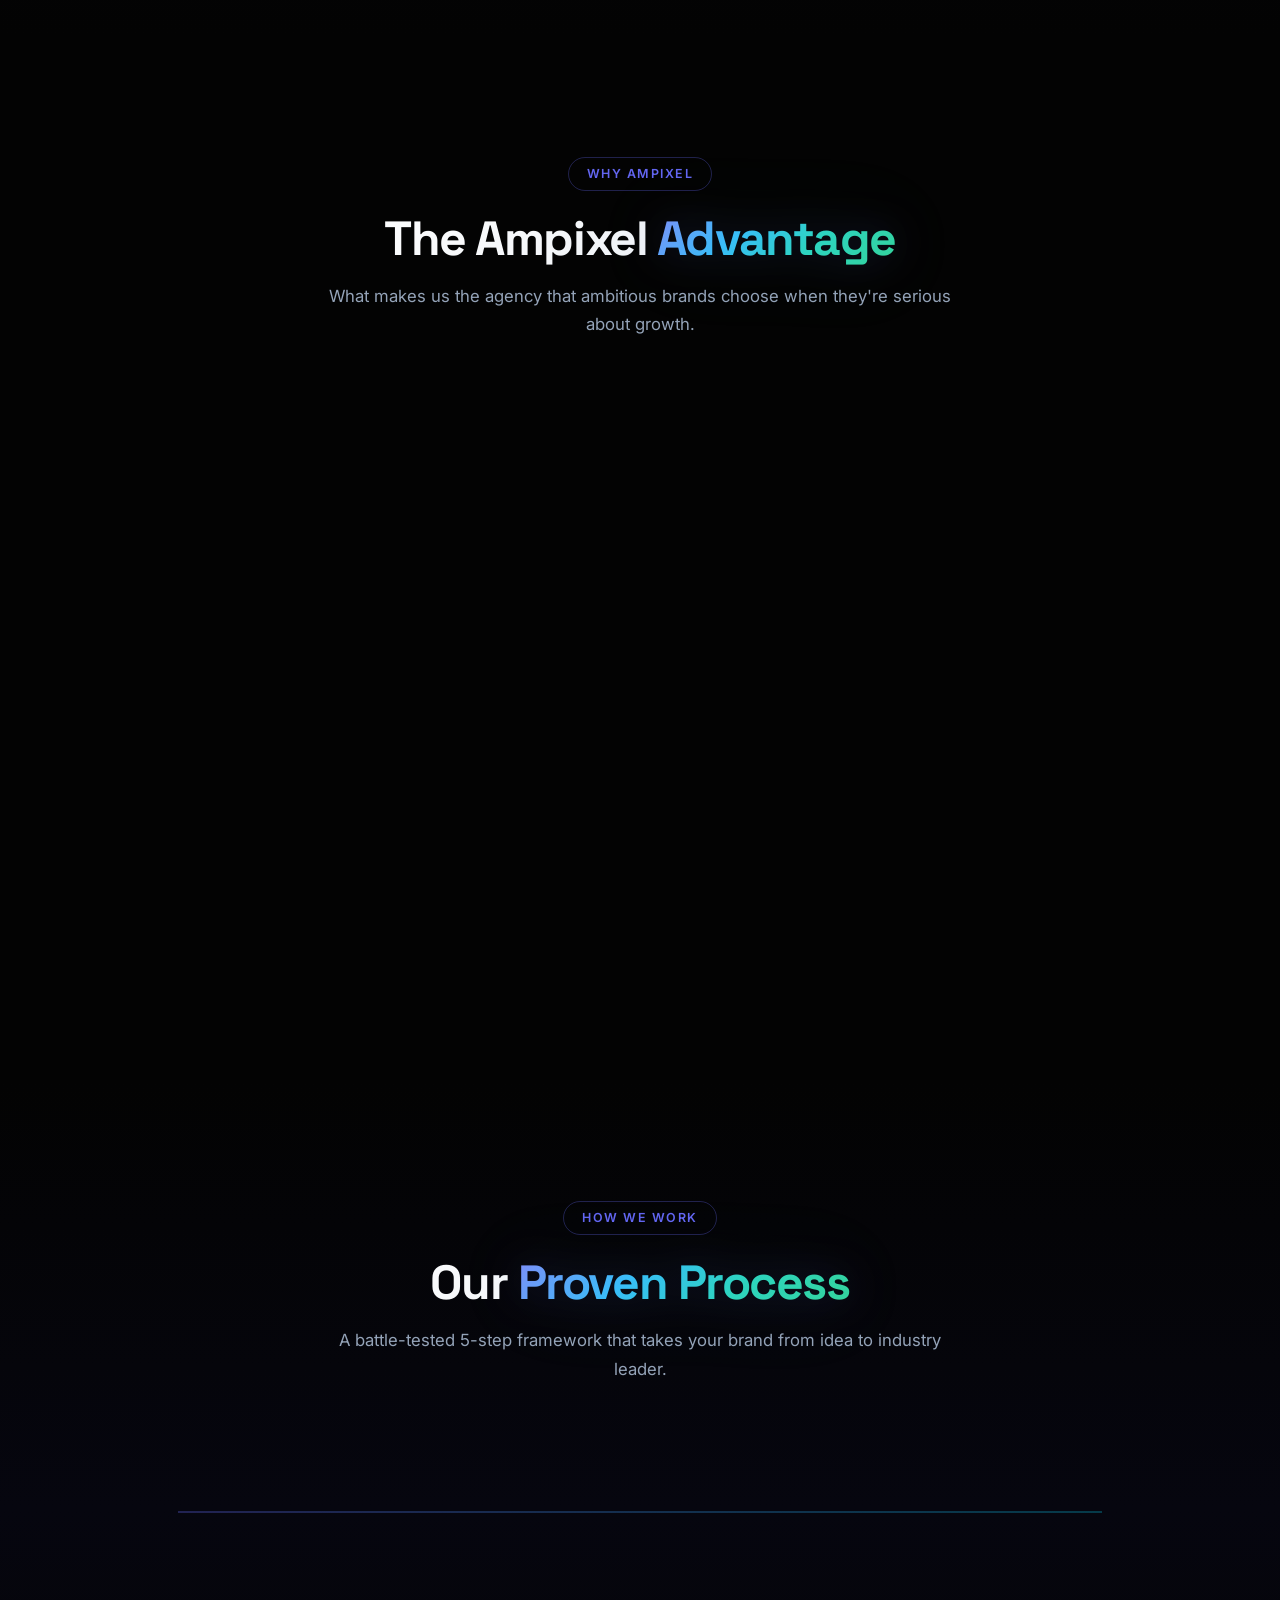
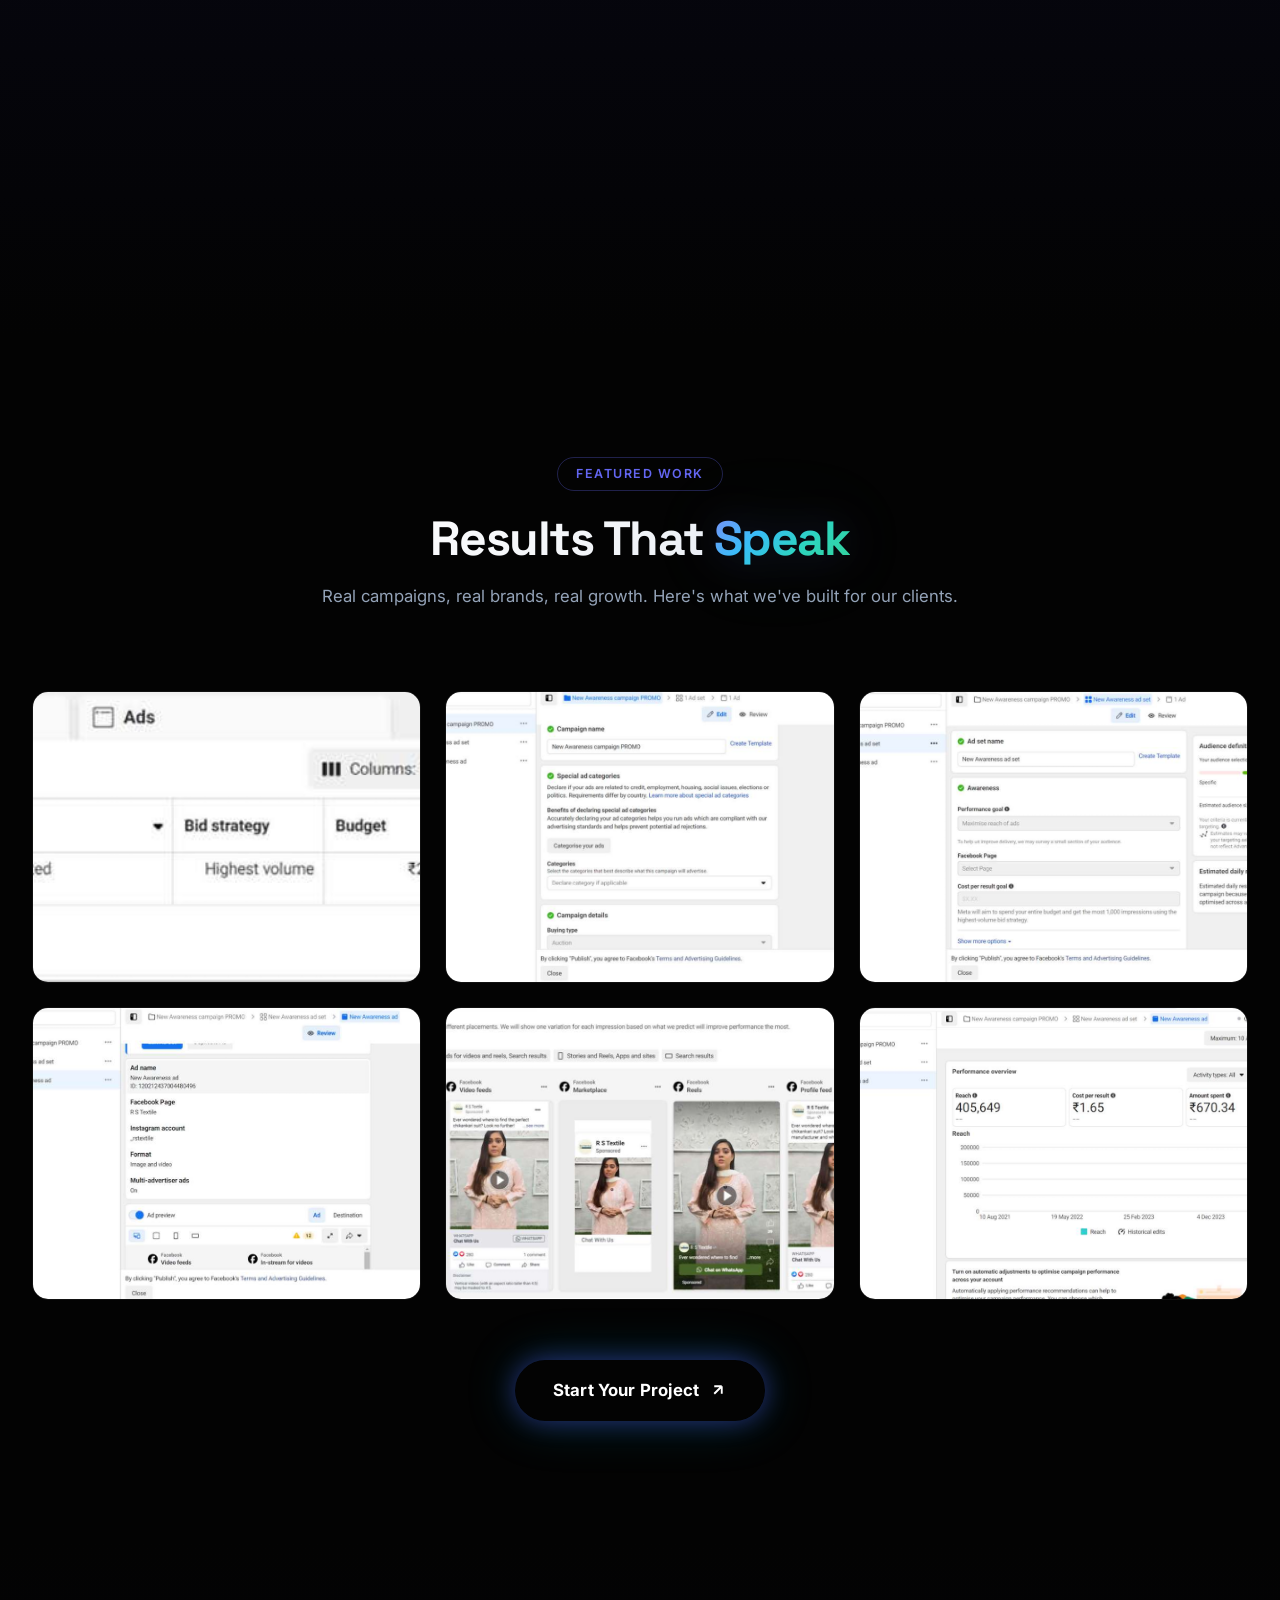
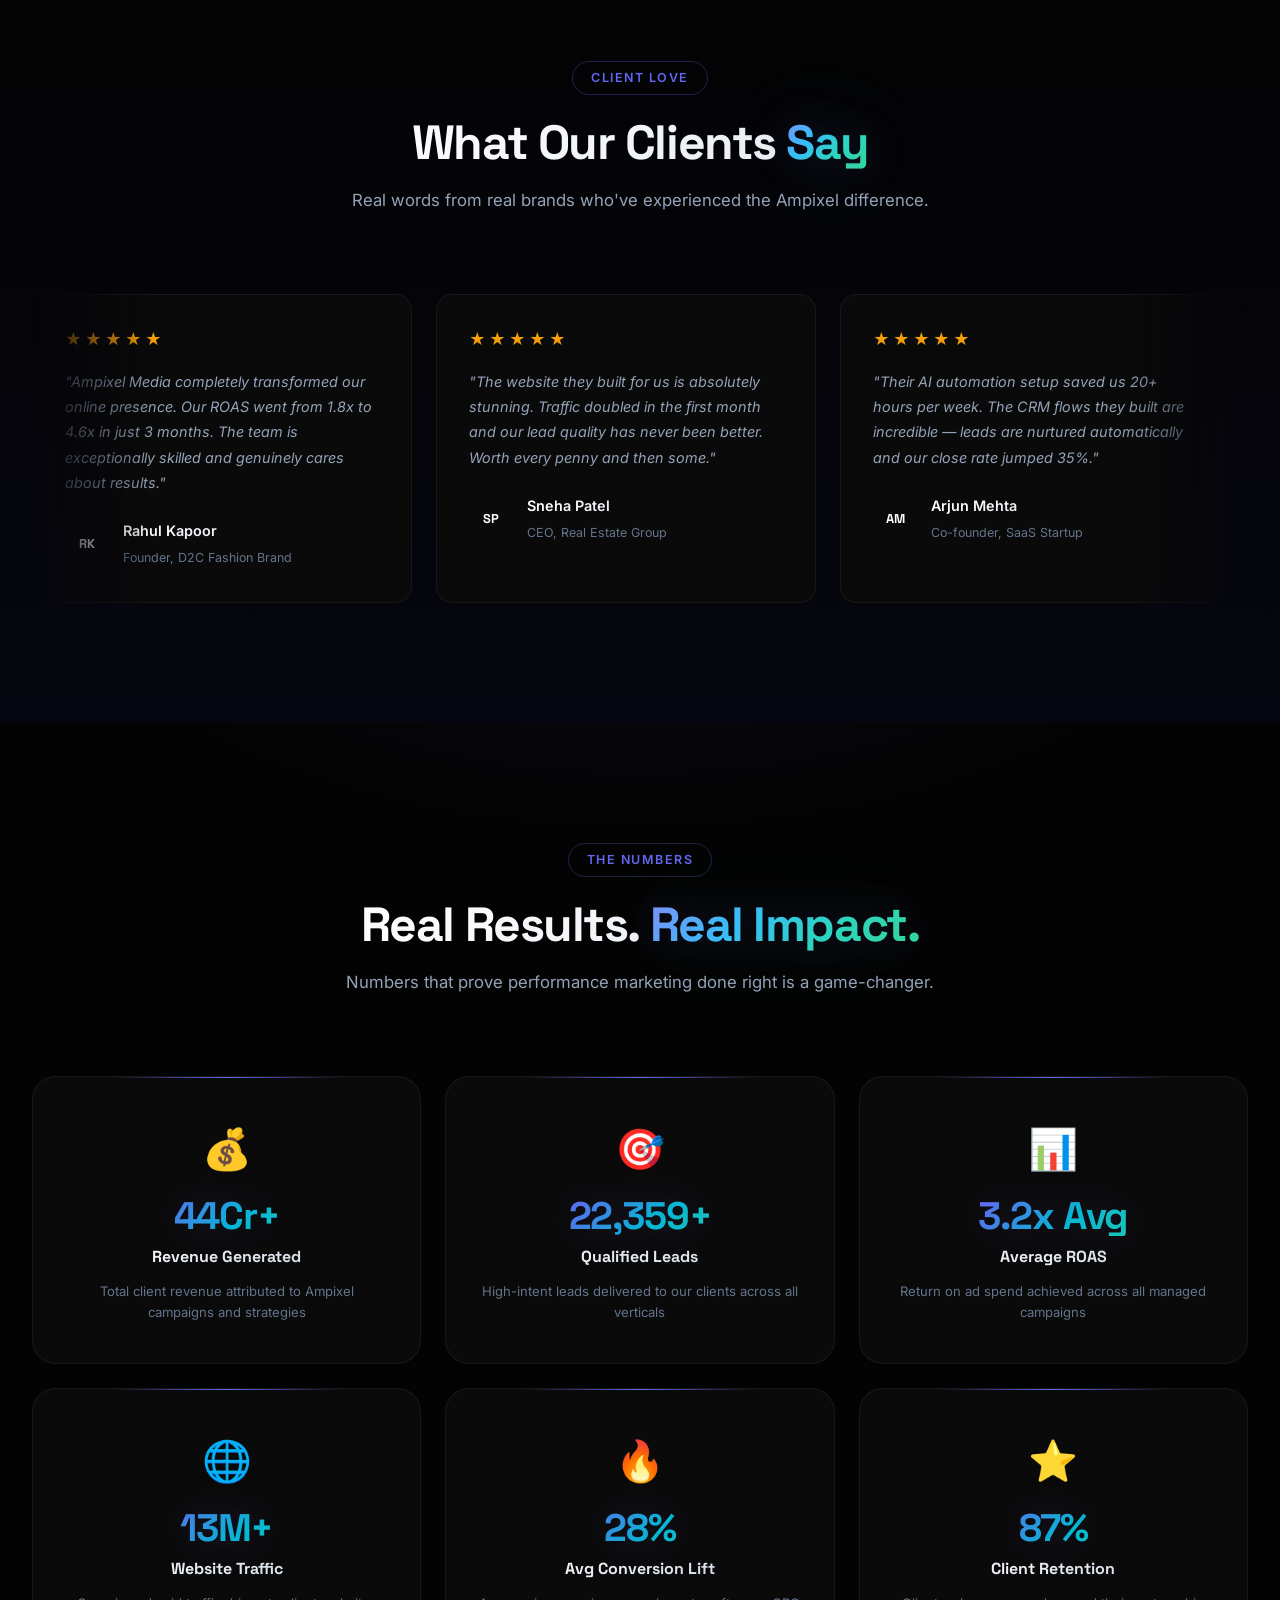
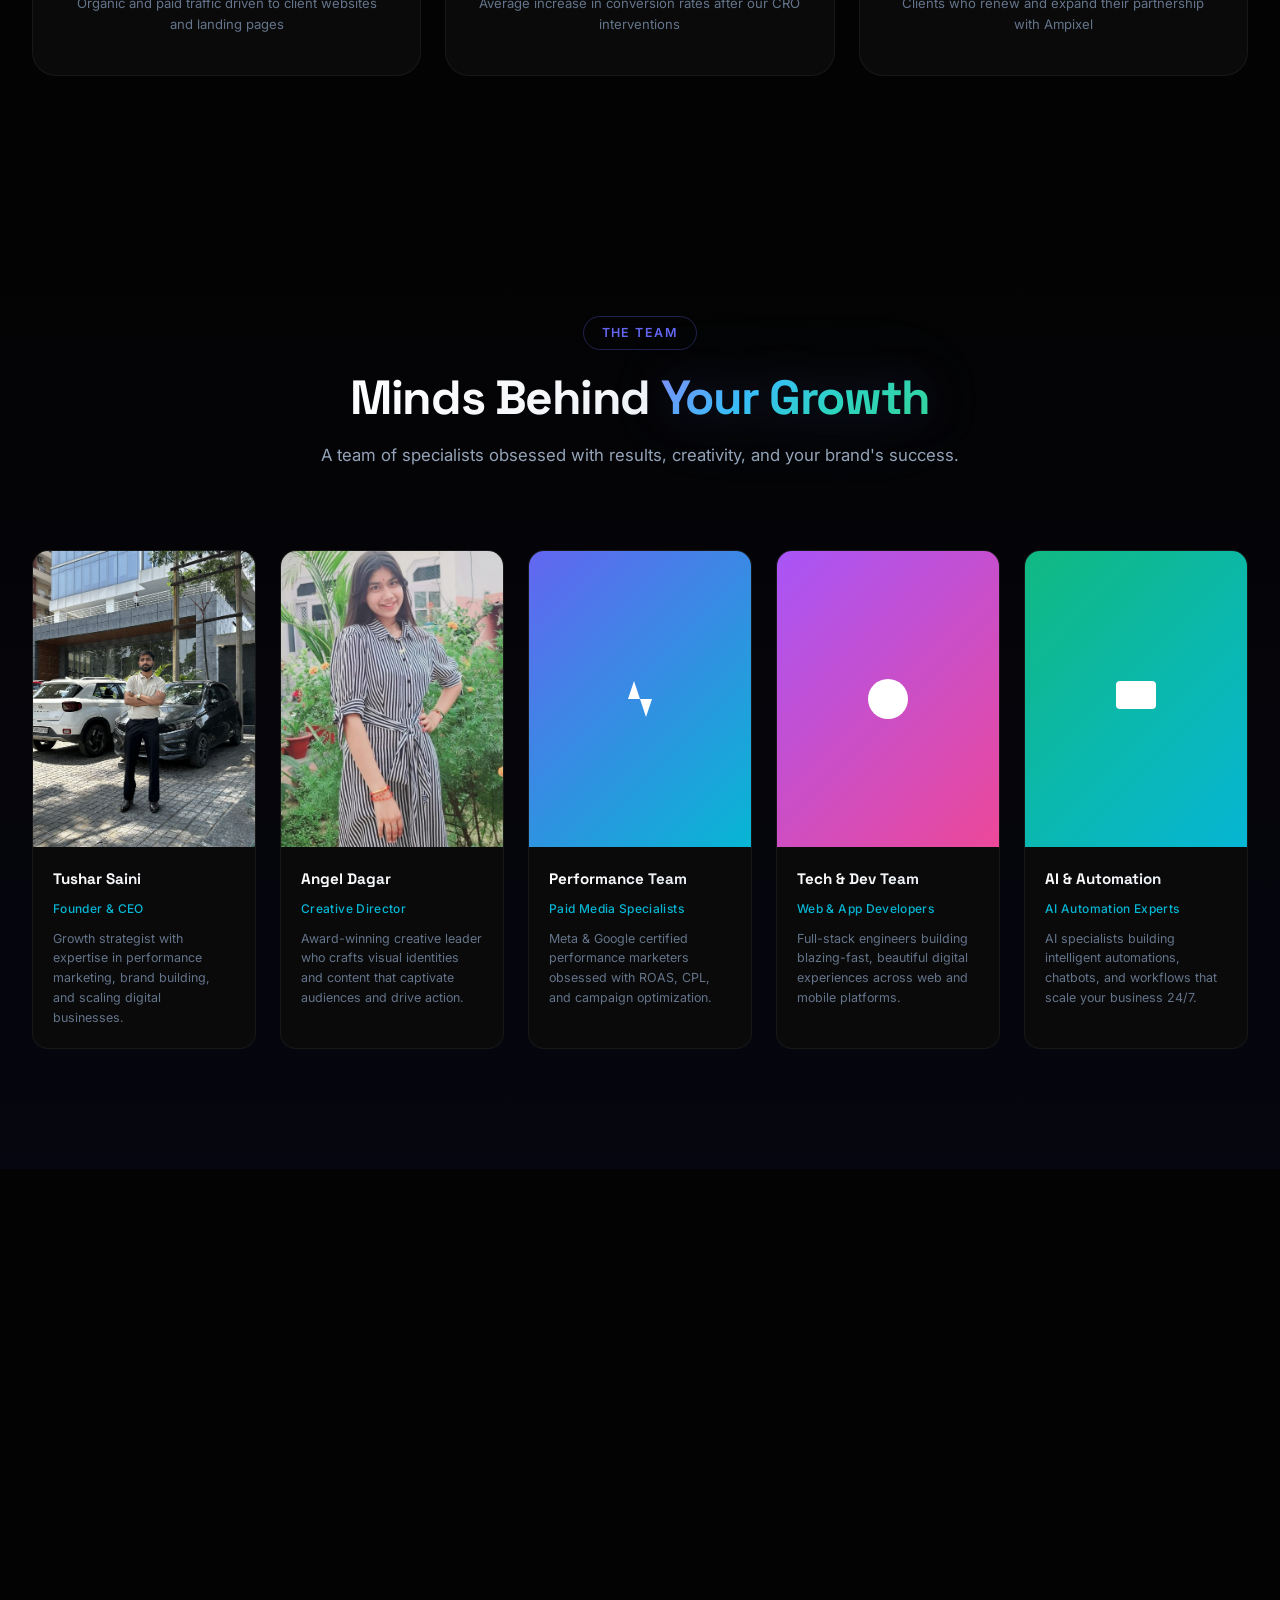
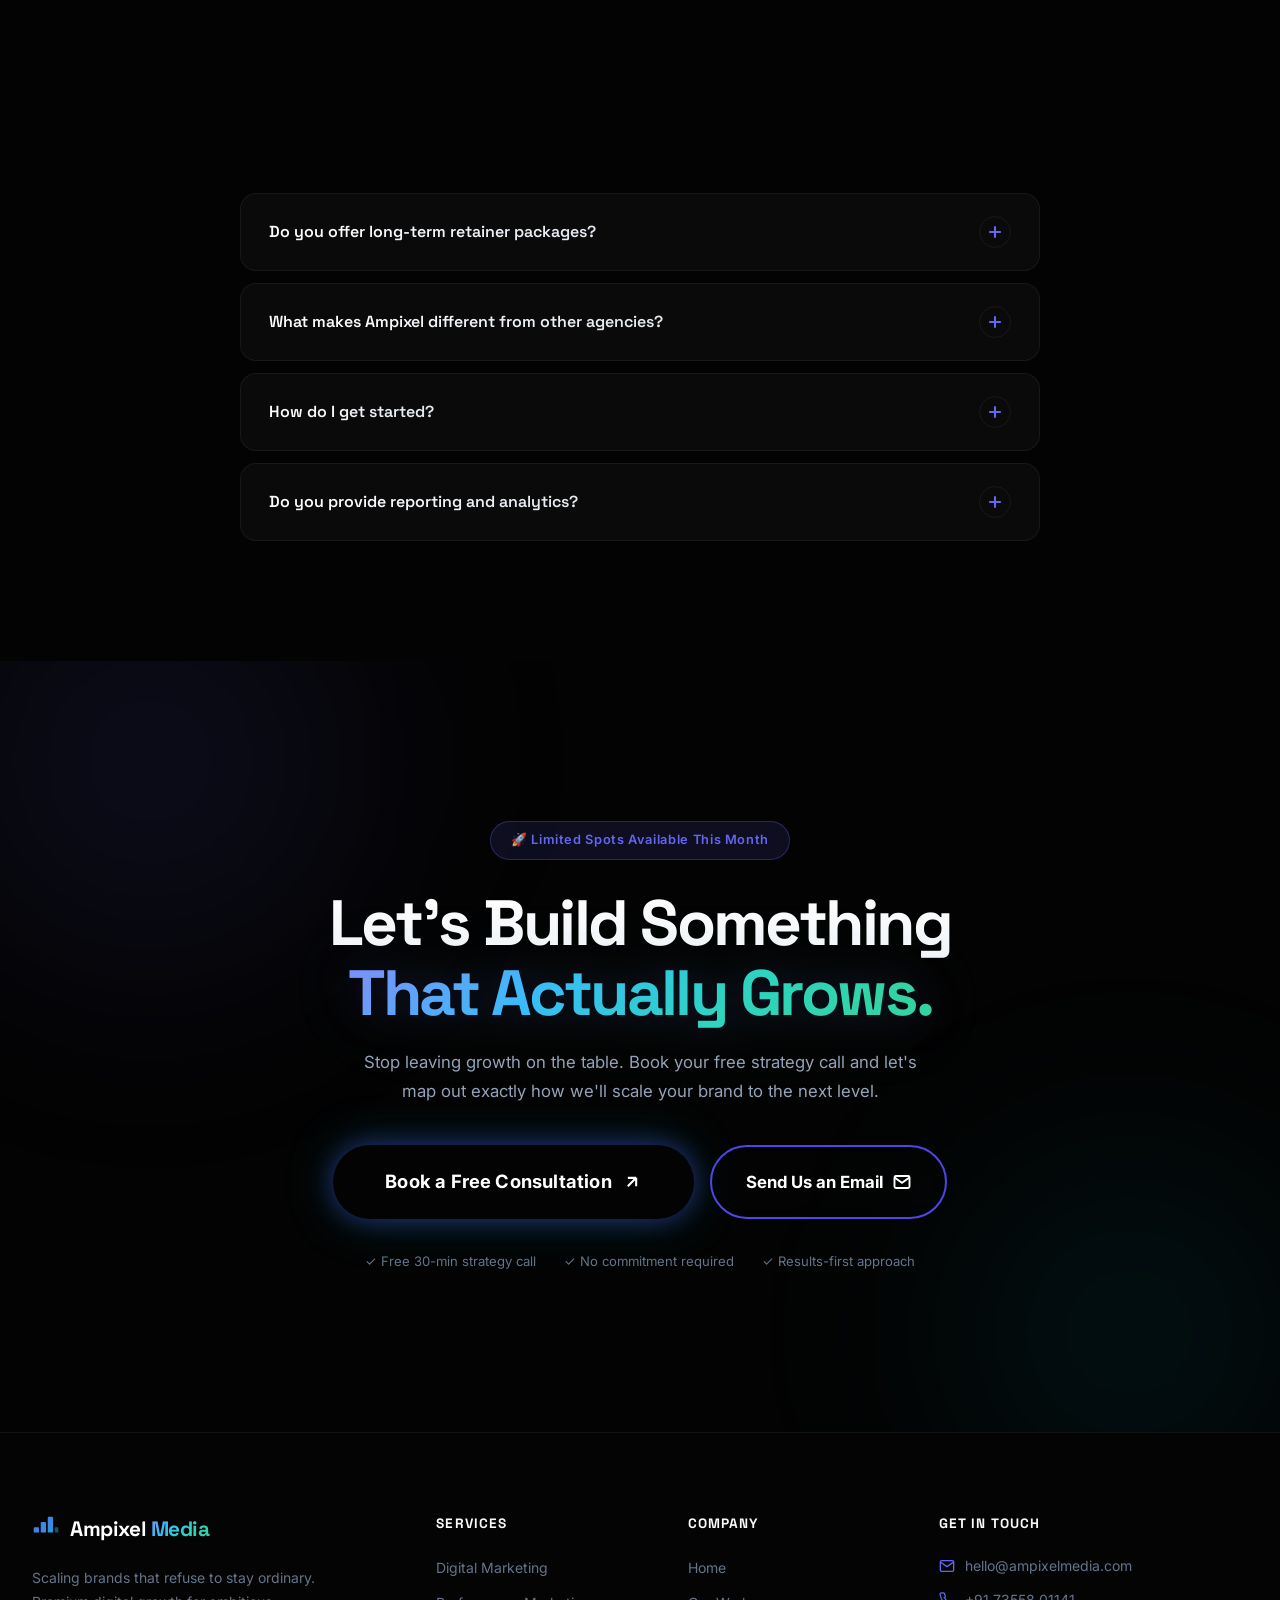
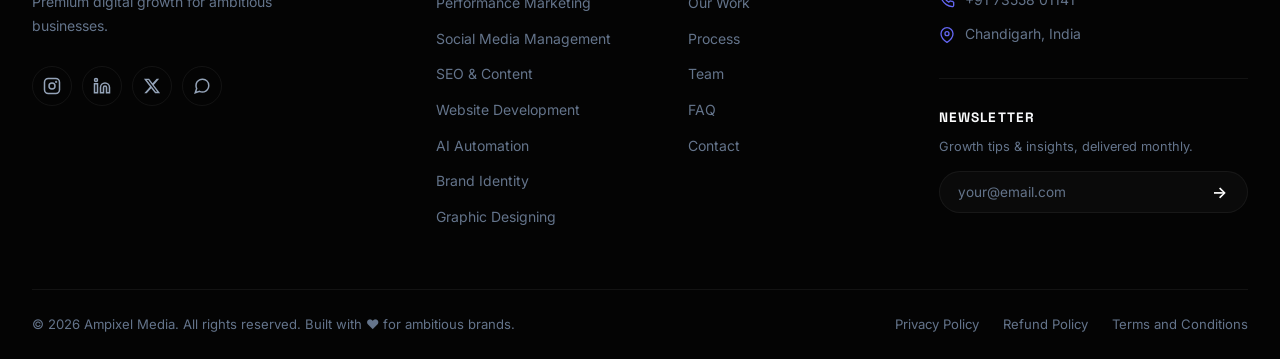
==== commit a47f85a4: "added graphic design html" ====
--- a/index.html
+++ b/index.html
@@ -1,21 +1,29 @@
 <!DOCTYPE html>
 <html lang="en">
+
 <head>
   <meta charset="UTF-8">
   <meta name="viewport" content="width=device-width, initial-scale=1.0">
 
   <title>Ampixel Media — Premium Digital Growth Agency</title>
-  <meta name="description" content="Ampixel Media is a premium Digital Growth Agency helping startups, personal brands, D2C brands, SaaS companies, and local businesses scale through performance marketing, AI automation, and modern web development.">
-  <meta name="keywords" content="digital marketing agency, performance marketing, AI automation, web development, SEO, social media marketing, brand identity, influencer marketing">
+  <meta name="description"
+    content="Ampixel Media is a premium Digital Growth Agency helping startups, personal brands, D2C brands, SaaS companies, and local businesses scale through performance marketing, AI automation, and modern web development.">
+  <meta name="keywords"
+    content="digital marketing agency, performance marketing, AI automation, web development, SEO, social media marketing, brand identity, influencer marketing">
   <meta property="og:title" content="Ampixel Media — Premium Digital Growth Agency">
-  <meta property="og:description" content="We combine Digital Marketing, Influencer Campaigns, AI Automation and High-Converting Websites to turn ambitious businesses into industry leaders.">
+  <meta property="og:description"
+    content="We combine Digital Marketing, Influencer Campaigns, AI Automation and High-Converting Websites to turn ambitious businesses into industry leaders.">
   <meta property="og:type" content="website">
   <meta name="theme-color" content="#050505">
   <link rel="preconnect" href="https://fonts.googleapis.com">
   <link rel="preconnect" href="https://fonts.gstatic.com" crossorigin>
-  <link href="https://fonts.googleapis.com/css2?family=Inter:wght@300;400;500;600;700&family=Space+Grotesk:wght@400;500;600;700;800&display=swap" rel="stylesheet">
+  <link
+    href="https://fonts.googleapis.com/css2?family=Inter:wght@300;400;500;600;700&family=Space+Grotesk:wght@400;500;600;700;800&display=swap"
+    rel="stylesheet">
   <link rel="stylesheet" href="css/style.css">
+  <link rel="icon" type="image/svg+xml" href="fav.png">
 </head>
+
 <body>
 
   <!-- Loading Screen -->
@@ -24,7 +32,9 @@
       <div class="loader-logo">
         <span class="loader-a">A</span><span class="loader-m">mpixel</span>
       </div>
-      <div class="loader-bar"><div class="loader-fill"></div></div>
+      <div class="loader-bar">
+        <div class="loader-fill"></div>
+      </div>
       <p class="loader-text">Loading Experience...</p>
     </div>
   </div>
@@ -38,7 +48,10 @@
 
   <!-- Back to Top -->
   <button class="back-to-top" id="backToTop" aria-label="Back to top">
-    <svg width="20" height="20" viewBox="0 0 24 24" fill="none" stroke="currentColor" stroke-width="2.5" stroke-linecap="round" stroke-linejoin="round"><path d="M18 15l-6-6-6 6"/></svg>
+    <svg width="20" height="20" viewBox="0 0 24 24" fill="none" stroke="currentColor" stroke-width="2.5"
+      stroke-linecap="round" stroke-linejoin="round">
+      <path d="M18 15l-6-6-6 6" />
+    </svg>
   </button>
 
   <!-- NAVBAR -->
@@ -47,14 +60,14 @@
       <a href="#home" class="nav-logo">
         <div class="logo-icon">
           <svg width="32" height="32" viewBox="0 0 32 32" fill="none">
-            <rect x="2" y="14" width="6" height="6" rx="1" fill="url(#lg1)"/>
-            <rect x="10" y="8" width="6" height="12" rx="1" fill="url(#lg1)"/>
-            <rect x="18" y="2" width="6" height="18" rx="1" fill="url(#lg1)"/>
-            <rect x="26" y="14" width="4" height="6" rx="1" fill="url(#lg1)" opacity="0.5"/>
+            <rect x="2" y="14" width="6" height="6" rx="1" fill="url(#lg1)" />
+            <rect x="10" y="8" width="6" height="12" rx="1" fill="url(#lg1)" />
+            <rect x="18" y="2" width="6" height="18" rx="1" fill="url(#lg1)" />
+            <rect x="26" y="14" width="4" height="6" rx="1" fill="url(#lg1)" opacity="0.5" />
             <defs>
               <linearGradient id="lg1" x1="0" y1="0" x2="32" y2="32" gradientUnits="userSpaceOnUse">
-                <stop stop-color="#6366F1"/>
-                <stop offset="1" stop-color="#06B6D4"/>
+                <stop stop-color="#6366F1" />
+                <stop offset="1" stop-color="#06B6D4" />
               </linearGradient>
             </defs>
           </svg>
@@ -68,9 +81,12 @@
         <a href="#team" class="nav-link">Team</a>
         <a href="#faq" class="nav-link">FAQ</a>
       </div>
-      <a href="https://wa.me/917355801141?text=Hi%20Ampixel%20Media!%20I%27d%20like%20to%20book%20a%20free%20strategy%20call." target="_blank" class="nav-cta">
+      <a href="https://wa.me/917355801141?text=Hi%20Ampixel%20Media!%20I%27d%20like%20to%20book%20a%20free%20strategy%20call."
+        target="_blank" class="nav-cta">
         Book a Call
-        <svg width="14" height="14" viewBox="0 0 24 24" fill="none" stroke="currentColor" stroke-width="2.5"><path d="M7 17L17 7M17 7H7M17 7v10"/></svg>
+        <svg width="14" height="14" viewBox="0 0 24 24" fill="none" stroke="currentColor" stroke-width="2.5">
+          <path d="M7 17L17 7M17 7H7M17 7v10" />
+        </svg>
       </a>
       <button class="hamburger" id="hamburger" aria-label="Toggle menu">
         <span></span><span></span><span></span>
@@ -83,7 +99,8 @@
       <a href="#process" class="mobile-link">Process</a>
       <a href="#team" class="mobile-link">Team</a>
       <a href="#faq" class="mobile-link">FAQ</a>
-      <a href="https://wa.me/917355801141?text=Hi%20Ampixel%20Media!%20I%27d%20like%20to%20book%20a%20free%20strategy%20call." target="_blank" class="mobile-cta">Book Free Strategy Call →</a>
+      <a href="https://wa.me/917355801141?text=Hi%20Ampixel%20Media!%20I%27d%20like%20to%20book%20a%20free%20strategy%20call."
+        target="_blank" class="mobile-cta">Book Free Strategy Call →</a>
     </div>
   </nav>
 
@@ -110,13 +127,19 @@
         and High-Converting Websites to turn ambitious businesses into industry leaders.
       </p>
       <div class="hero-ctas reveal reveal-delay-3">
-        <a href="https://wa.me/917355801141?text=Hi%20Ampixel%20Media!%20I%27d%20like%20to%20book%20a%20free%20strategy%20call." target="_blank" class="btn-primary-glow">
+        <a href="https://wa.me/917355801141?text=Hi%20Ampixel%20Media!%20I%27d%20like%20to%20book%20a%20free%20strategy%20call."
+          target="_blank" class="btn-primary-glow">
           <span>Book Free Strategy Call</span>
-          <svg width="18" height="18" viewBox="0 0 24 24" fill="none" stroke="currentColor" stroke-width="2.5"><path d="M7 17L17 7M17 7H7M17 7v10"/></svg>
+          <svg width="18" height="18" viewBox="0 0 24 24" fill="none" stroke="currentColor" stroke-width="2.5">
+            <path d="M7 17L17 7M17 7H7M17 7v10" />
+          </svg>
         </a>
         <a href="#work" class="btn-outline-glow">
           <span>View Our Work</span>
-          <svg width="18" height="18" viewBox="0 0 24 24" fill="none" stroke="currentColor" stroke-width="2.5"><circle cx="12" cy="12" r="10"/><path d="M10 8l4 4-4 4"/></svg>
+          <svg width="18" height="18" viewBox="0 0 24 24" fill="none" stroke="currentColor" stroke-width="2.5">
+            <circle cx="12" cy="12" r="10" />
+            <path d="M10 8l4 4-4 4" />
+          </svg>
         </a>
       </div>
 
@@ -196,10 +219,13 @@
         <!-- Digital Marketing -->
         <div class="service-card reveal" data-delay="0">
           <div class="service-icon-wrap" style="--icon-color: #6366F1">
-            <svg width="28" height="28" viewBox="0 0 24 24" fill="none" stroke="currentColor" stroke-width="1.8"><path d="M22 12h-4l-3 9L9 3l-3 9H2"/></svg>
+            <svg width="28" height="28" viewBox="0 0 24 24" fill="none" stroke="currentColor" stroke-width="1.8">
+              <path d="M22 12h-4l-3 9L9 3l-3 9H2" />
+            </svg>
           </div>
           <h3 class="service-title">Digital Marketing</h3>
-          <p class="service-desc">Full-funnel strategies that attract, convert, and retain your ideal customers at scale.</p>
+          <p class="service-desc">Full-funnel strategies that attract, convert, and retain your ideal customers at
+            scale.</p>
           <div class="service-tags">
             <span>Meta Ads</span><span>Google Ads</span><span>Email</span>
           </div>
@@ -209,10 +235,14 @@
         <!-- SEO -->
         <div class="service-card reveal" data-delay="1">
           <div class="service-icon-wrap" style="--icon-color: #06B6D4">
-            <svg width="28" height="28" viewBox="0 0 24 24" fill="none" stroke="currentColor" stroke-width="1.8"><circle cx="11" cy="11" r="8"/><path d="m21 21-4.35-4.35"/></svg>
+            <svg width="28" height="28" viewBox="0 0 24 24" fill="none" stroke="currentColor" stroke-width="1.8">
+              <circle cx="11" cy="11" r="8" />
+              <path d="m21 21-4.35-4.35" />
+            </svg>
           </div>
           <h3 class="service-title">SEO & Content</h3>
-          <p class="service-desc">Rank higher, get found faster. Technical SEO + content strategy that drives organic growth.</p>
+          <p class="service-desc">Rank higher, get found faster. Technical SEO + content strategy that drives organic
+            growth.</p>
           <div class="service-tags">
             <span>On-Page</span><span>Technical</span><span>Link Building</span>
           </div>
@@ -222,10 +252,14 @@
         <!-- Performance Marketing -->
         <div class="service-card reveal" data-delay="2">
           <div class="service-icon-wrap" style="--icon-color: #A855F7">
-            <svg width="28" height="28" viewBox="0 0 24 24" fill="none" stroke="currentColor" stroke-width="1.8"><polyline points="23 6 13.5 15.5 8.5 10.5 1 18"/><polyline points="17 6 23 6 23 12"/></svg>
+            <svg width="28" height="28" viewBox="0 0 24 24" fill="none" stroke="currentColor" stroke-width="1.8">
+              <polyline points="23 6 13.5 15.5 8.5 10.5 1 18" />
+              <polyline points="17 6 23 6 23 12" />
+            </svg>
           </div>
           <h3 class="service-title">Performance Marketing</h3>
-          <p class="service-desc">ROI-first paid campaigns on Meta, Google, and LinkedIn with data-backed creative testing.</p>
+          <p class="service-desc">ROI-first paid campaigns on Meta, Google, and LinkedIn with data-backed creative
+            testing.</p>
           <div class="service-tags">
             <span>ROAS</span><span>CRO</span><span>A/B Testing</span>
           </div>
@@ -235,10 +269,13 @@
         <!-- Social Media -->
         <div class="service-card reveal" data-delay="3">
           <div class="service-icon-wrap" style="--icon-color: #EC4899">
-            <svg width="28" height="28" viewBox="0 0 24 24" fill="none" stroke="currentColor" stroke-width="1.8"><path d="M21 15a2 2 0 0 1-2 2H7l-4 4V5a2 2 0 0 1 2-2h14a2 2 0 0 1 2 2z"/></svg>
+            <svg width="28" height="28" viewBox="0 0 24 24" fill="none" stroke="currentColor" stroke-width="1.8">
+              <path d="M21 15a2 2 0 0 1-2 2H7l-4 4V5a2 2 0 0 1 2-2h14a2 2 0 0 1 2 2z" />
+            </svg>
           </div>
           <h3 class="service-title">Social Media Management</h3>
-          <p class="service-desc">Consistent, engaging content that builds community and converts followers into customers.</p>
+          <p class="service-desc">Consistent, engaging content that builds community and converts followers into
+            customers.</p>
           <div class="service-tags">
             <span>Instagram</span><span>LinkedIn</span><span>YouTube</span>
           </div>
@@ -248,10 +285,14 @@
         <!-- Influencer -->
         <div class="service-card reveal" data-delay="0">
           <div class="service-icon-wrap" style="--icon-color: #F59E0B">
-            <svg width="28" height="28" viewBox="0 0 24 24" fill="none" stroke="currentColor" stroke-width="1.8"><polygon points="12 2 15.09 8.26 22 9.27 17 14.14 18.18 21.02 12 17.77 5.82 21.02 7 14.14 2 9.27 8.91 8.26 12 2"/></svg>
+            <svg width="28" height="28" viewBox="0 0 24 24" fill="none" stroke="currentColor" stroke-width="1.8">
+              <polygon
+                points="12 2 15.09 8.26 22 9.27 17 14.14 18.18 21.02 12 17.77 5.82 21.02 7 14.14 2 9.27 8.91 8.26 12 2" />
+            </svg>
           </div>
           <h3 class="service-title">Influencer Marketing</h3>
-          <p class="service-desc">Authentic partnerships with creators that amplify your brand to the right audiences.</p>
+          <p class="service-desc">Authentic partnerships with creators that amplify your brand to the right audiences.
+          </p>
           <div class="service-tags">
             <span>UGC</span><span>Nano</span><span>Macro</span>
           </div>
@@ -261,10 +302,14 @@
         <!-- Web Dev -->
         <div class="service-card reveal" data-delay="1">
           <div class="service-icon-wrap" style="--icon-color: #10B981">
-            <svg width="28" height="28" viewBox="0 0 24 24" fill="none" stroke="currentColor" stroke-width="1.8"><polyline points="16 18 22 12 16 6"/><polyline points="8 6 2 12 8 18"/></svg>
+            <svg width="28" height="28" viewBox="0 0 24 24" fill="none" stroke="currentColor" stroke-width="1.8">
+              <polyline points="16 18 22 12 16 6" />
+              <polyline points="8 6 2 12 8 18" />
+            </svg>
           </div>
           <h3 class="service-title">Website Development</h3>
-          <p class="service-desc">Lightning-fast, conversion-optimized websites and landing pages that impress and perform.</p>
+          <p class="service-desc">Lightning-fast, conversion-optimized websites and landing pages that impress and
+            perform.</p>
           <div class="service-tags">
             <span>React</span><span>Next.js</span><span>WordPress</span>
           </div>
@@ -274,10 +319,15 @@
         <!-- Ecommerce -->
         <div class="service-card reveal" data-delay="2">
           <div class="service-icon-wrap" style="--icon-color: #EF4444">
-            <svg width="28" height="28" viewBox="0 0 24 24" fill="none" stroke="currentColor" stroke-width="1.8"><circle cx="9" cy="21" r="1"/><circle cx="20" cy="21" r="1"/><path d="M1 1h4l2.68 13.39a2 2 0 0 0 2 1.61h9.72a2 2 0 0 0 2-1.61L23 6H6"/></svg>
+            <svg width="28" height="28" viewBox="0 0 24 24" fill="none" stroke="currentColor" stroke-width="1.8">
+              <circle cx="9" cy="21" r="1" />
+              <circle cx="20" cy="21" r="1" />
+              <path d="M1 1h4l2.68 13.39a2 2 0 0 0 2 1.61h9.72a2 2 0 0 0 2-1.61L23 6H6" />
+            </svg>
           </div>
           <h3 class="service-title">E-commerce Development</h3>
-          <p class="service-desc">Shopify and WooCommerce stores engineered to maximize every visitor's purchase potential.</p>
+          <p class="service-desc">Shopify and WooCommerce stores engineered to maximize every visitor's purchase
+            potential.</p>
           <div class="service-tags">
             <span>Shopify</span><span>WooCommerce</span><span>D2C</span>
           </div>
@@ -287,7 +337,10 @@
         <!-- Mobile Apps -->
         <div class="service-card reveal" data-delay="3">
           <div class="service-icon-wrap" style="--icon-color: #6366F1">
-            <svg width="28" height="28" viewBox="0 0 24 24" fill="none" stroke="currentColor" stroke-width="1.8"><rect x="5" y="2" width="14" height="20" rx="2" ry="2"/><line x1="12" y1="18" x2="12.01" y2="18"/></svg>
+            <svg width="28" height="28" viewBox="0 0 24 24" fill="none" stroke="currentColor" stroke-width="1.8">
+              <rect x="5" y="2" width="14" height="20" rx="2" ry="2" />
+              <line x1="12" y1="18" x2="12.01" y2="18" />
+            </svg>
           </div>
           <h3 class="service-title">Mobile Apps</h3>
           <p class="service-desc">Cross-platform mobile apps that deliver exceptional UX and drive user engagement.</p>
@@ -300,10 +353,15 @@
         <!-- Brand Identity -->
         <div class="service-card reveal" data-delay="0">
           <div class="service-icon-wrap" style="--icon-color: #06B6D4">
-            <svg width="28" height="28" viewBox="0 0 24 24" fill="none" stroke="currentColor" stroke-width="1.8"><circle cx="12" cy="12" r="10"/><path d="M8.56 2.75c4.37 6.03 6.02 9.42 8.03 17.72m2.54-15.38c-3.72 4.35-8.94 5.66-16.88 5.85m19.5 1.9c-3.5-.93-6.63-.82-8.94 0-2.58.92-5.01 2.86-7.44 6.32"/></svg>
+            <svg width="28" height="28" viewBox="0 0 24 24" fill="none" stroke="currentColor" stroke-width="1.8">
+              <circle cx="12" cy="12" r="10" />
+              <path
+                d="M8.56 2.75c4.37 6.03 6.02 9.42 8.03 17.72m2.54-15.38c-3.72 4.35-8.94 5.66-16.88 5.85m19.5 1.9c-3.5-.93-6.63-.82-8.94 0-2.58.92-5.01 2.86-7.44 6.32" />
+            </svg>
           </div>
           <h3 class="service-title">Brand Identity</h3>
-          <p class="service-desc">Visual identities that communicate your brand's essence and make you unforgettable.</p>
+          <p class="service-desc">Visual identities that communicate your brand's essence and make you unforgettable.
+          </p>
           <div class="service-tags">
             <span>Logo</span><span>Guidelines</span><span>Strategy</span>
           </div>
@@ -313,10 +371,14 @@
         <!-- Video Editing -->
         <div class="service-card reveal" data-delay="1">
           <div class="service-icon-wrap" style="--icon-color: #A855F7">
-            <svg width="28" height="28" viewBox="0 0 24 24" fill="none" stroke="currentColor" stroke-width="1.8"><polygon points="23 7 16 12 23 17 23 7"/><rect x="1" y="5" width="15" height="14" rx="2" ry="2"/></svg>
+            <svg width="28" height="28" viewBox="0 0 24 24" fill="none" stroke="currentColor" stroke-width="1.8">
+              <polygon points="23 7 16 12 23 17 23 7" />
+              <rect x="1" y="5" width="15" height="14" rx="2" ry="2" />
+            </svg>
           </div>
           <h3 class="service-title">Video Editing</h3>
-          <p class="service-desc">Cinematic edits, Reels, YouTube content, and ads that stop the scroll and drive action.</p>
+          <p class="service-desc">Cinematic edits, Reels, YouTube content, and ads that stop the scroll and drive
+            action.</p>
           <div class="service-tags">
             <span>Reels</span><span>YouTube</span><span>Ads</span>
           </div>
@@ -326,11 +388,16 @@
         <!-- AI Automation -->
         <div class="service-card reveal service-card-featured" data-delay="2">
           <div class="service-icon-wrap" style="--icon-color: #06B6D4">
-            <svg width="28" height="28" viewBox="0 0 24 24" fill="none" stroke="currentColor" stroke-width="1.8"><rect x="2" y="3" width="20" height="14" rx="2"/><path d="M8 21h8m-4-4v4"/><path d="M12 7v4m-2-2h4"/></svg>
+            <svg width="28" height="28" viewBox="0 0 24 24" fill="none" stroke="currentColor" stroke-width="1.8">
+              <rect x="2" y="3" width="20" height="14" rx="2" />
+              <path d="M8 21h8m-4-4v4" />
+              <path d="M12 7v4m-2-2h4" />
+            </svg>
           </div>
           <span class="service-badge">HOT</span>
           <h3 class="service-title">AI Automation</h3>
-          <p class="service-desc">Automate your marketing, sales, and operations with cutting-edge AI tools and workflows.</p>
+          <p class="service-desc">Automate your marketing, sales, and operations with cutting-edge AI tools and
+            workflows.</p>
           <div class="service-tags">
             <span>Chatbots</span><span>Workflows</span><span>AI Tools</span>
           </div>
@@ -340,10 +407,16 @@
         <!-- Lead Generation -->
         <div class="service-card reveal" data-delay="3">
           <div class="service-icon-wrap" style="--icon-color: #EC4899">
-            <svg width="28" height="28" viewBox="0 0 24 24" fill="none" stroke="currentColor" stroke-width="1.8"><path d="M17 21v-2a4 4 0 0 0-4-4H5a4 4 0 0 0-4 4v2"/><circle cx="9" cy="7" r="4"/><path d="M23 21v-2a4 4 0 0 0-3-3.87"/><path d="M16 3.13a4 4 0 0 1 0 7.75"/></svg>
+            <svg width="28" height="28" viewBox="0 0 24 24" fill="none" stroke="currentColor" stroke-width="1.8">
+              <path d="M17 21v-2a4 4 0 0 0-4-4H5a4 4 0 0 0-4 4v2" />
+              <circle cx="9" cy="7" r="4" />
+              <path d="M23 21v-2a4 4 0 0 0-3-3.87" />
+              <path d="M16 3.13a4 4 0 0 1 0 7.75" />
+            </svg>
           </div>
           <h3 class="service-title">Lead Generation</h3>
-          <p class="service-desc">Targeted campaigns and funnels that consistently deliver high-quality leads ready to convert.</p>
+          <p class="service-desc">Targeted campaigns and funnels that consistently deliver high-quality leads ready to
+            convert.</p>
           <div class="service-tags">
             <span>B2B</span><span>B2C</span><span>Qualified Leads</span>
           </div>
@@ -353,10 +426,15 @@
         <!-- CRM Automation -->
         <div class="service-card reveal" data-delay="0">
           <div class="service-icon-wrap" style="--icon-color: #10B981">
-            <svg width="28" height="28" viewBox="0 0 24 24" fill="none" stroke="currentColor" stroke-width="1.8"><path d="M12 2L2 7l10 5 10-5-10-5z"/><path d="M2 17l10 5 10-5"/><path d="M2 12l10 5 10-5"/></svg>
+            <svg width="28" height="28" viewBox="0 0 24 24" fill="none" stroke="currentColor" stroke-width="1.8">
+              <path d="M12 2L2 7l10 5 10-5-10-5z" />
+              <path d="M2 17l10 5 10-5" />
+              <path d="M2 12l10 5 10-5" />
+            </svg>
           </div>
           <h3 class="service-title">CRM Automation</h3>
-          <p class="service-desc">Smart CRM setups with automated follow-ups, pipelines, and nurture sequences that close deals.</p>
+          <p class="service-desc">Smart CRM setups with automated follow-ups, pipelines, and nurture sequences that
+            close deals.</p>
           <div class="service-tags">
             <span>HubSpot</span><span>Zoho</span><span>Automation</span>
           </div>
@@ -366,10 +444,13 @@
         <!-- Marketing Funnels -->
         <div class="service-card reveal" data-delay="1">
           <div class="service-icon-wrap" style="--icon-color: #F59E0B">
-            <svg width="28" height="28" viewBox="0 0 24 24" fill="none" stroke="currentColor" stroke-width="1.8"><polygon points="22 3 2 3 10 12.46 10 19 14 21 14 12.46 22 3"/></svg>
+            <svg width="28" height="28" viewBox="0 0 24 24" fill="none" stroke="currentColor" stroke-width="1.8">
+              <polygon points="22 3 2 3 10 12.46 10 19 14 21 14 12.46 22 3" />
+            </svg>
           </div>
           <h3 class="service-title">Marketing Funnels</h3>
-          <p class="service-desc">End-to-end funnel architecture — from awareness to retention — built to maximize LTV.</p>
+          <p class="service-desc">End-to-end funnel architecture — from awareness to retention — built to maximize LTV.
+          </p>
           <div class="service-tags">
             <span>Lead Magnet</span><span>Nurture</span><span>Conversion</span>
           </div>
@@ -385,7 +466,8 @@
       <div class="section-header reveal">
         <span class="section-tag">Why Ampixel</span>
         <h2 class="section-title">The Ampixel <span class="gradient-text">Advantage</span></h2>
-        <p class="section-sub">What makes us the agency that ambitious brands choose when they're serious about growth.</p>
+        <p class="section-sub">What makes us the agency that ambitious brands choose when they're serious about growth.
+        </p>
       </div>
 
       <div class="why-grid">
@@ -448,7 +530,8 @@
           <div class="step-content">
             <div class="step-icon">🔍</div>
             <h3>Discovery</h3>
-            <p>We deep-dive into your business, audience, competitors, and goals to build a complete picture of your growth opportunity.</p>
+            <p>We deep-dive into your business, audience, competitors, and goals to build a complete picture of your
+              growth opportunity.</p>
           </div>
           <div class="step-connector"></div>
         </div>
@@ -457,7 +540,8 @@
           <div class="step-content">
             <div class="step-icon">🗺️</div>
             <h3>Strategy</h3>
-            <p>We craft a custom growth roadmap with clear KPIs, channel mix, budget allocation, and creative direction tailored to your goals.</p>
+            <p>We craft a custom growth roadmap with clear KPIs, channel mix, budget allocation, and creative direction
+              tailored to your goals.</p>
           </div>
           <div class="step-connector"></div>
         </div>
@@ -466,7 +550,8 @@
           <div class="step-content">
             <div class="step-icon">🚀</div>
             <h3>Execution</h3>
-            <p>Our team launches campaigns, builds assets, and deploys strategies with precision — on time, on brand, on budget.</p>
+            <p>Our team launches campaigns, builds assets, and deploys strategies with precision — on time, on brand, on
+              budget.</p>
           </div>
           <div class="step-connector"></div>
         </div>
@@ -475,7 +560,8 @@
           <div class="step-content">
             <div class="step-icon">📈</div>
             <h3>Optimization</h3>
-            <p>Continuous monitoring, testing, and iteration. We kill what doesn't work and double down on what does.</p>
+            <p>Continuous monitoring, testing, and iteration. We kill what doesn't work and double down on what does.
+            </p>
           </div>
           <div class="step-connector"></div>
         </div>
@@ -484,7 +570,8 @@
           <div class="step-content">
             <div class="step-icon">🌐</div>
             <h3>Scale</h3>
-            <p>Once we've found what works, we pour fuel on it. Systematic scaling that compounds your results month over month.</p>
+            <p>Once we've found what works, we pour fuel on it. Systematic scaling that compounds your results month
+              over month.</p>
           </div>
         </div>
       </div>
@@ -511,7 +598,8 @@
                 <span>4.2x ROAS</span>
                 <span>₹2.8L Revenue</span>
               </div>
-              <a href="https://wa.me/917355801141?text=Hi!%20I%27d%20like%20to%20see%20the%20case%20study%20for%20your%20Meta%20Ads%20campaigns." target="_blank" class="portfolio-btn">View Case Study →</a>
+              <a href="https://wa.me/917355801141?text=Hi!%20I%27d%20like%20to%20see%20the%20case%20study%20for%20your%20Meta%20Ads%20campaigns."
+                target="_blank" class="portfolio-btn">View Case Study →</a>
             </div>
           </div>
         </div>
@@ -526,7 +614,8 @@
                 <span>3.8x ROAS</span>
                 <span>320% Traffic</span>
               </div>
-              <a href="https://wa.me/917355801141?text=Hi!%20I%27d%20like%20to%20see%20the%20case%20study%20for%20your%20E-commerce%20campaigns." target="_blank" class="portfolio-btn">View Case Study →</a>
+              <a href="https://wa.me/917355801141?text=Hi!%20I%27d%20like%20to%20see%20the%20case%20study%20for%20your%20E-commerce%20campaigns."
+                target="_blank" class="portfolio-btn">View Case Study →</a>
             </div>
           </div>
         </div>
@@ -541,7 +630,8 @@
                 <span>480 Leads</span>
                 <span>₹89 CPL</span>
               </div>
-              <a href="https://wa.me/917355801141?text=Hi!%20I%27d%20like%20to%20see%20the%20case%20study%20for%20your%20lead%20generation%20campaigns." target="_blank" class="portfolio-btn">View Case Study →</a>
+              <a href="https://wa.me/917355801141?text=Hi!%20I%27d%20like%20to%20see%20the%20case%20study%20for%20your%20lead%20generation%20campaigns."
+                target="_blank" class="portfolio-btn">View Case Study →</a>
             </div>
           </div>
         </div>
@@ -556,7 +646,8 @@
                 <span>210 Trials</span>
                 <span>28% Conversion</span>
               </div>
-              <a href="https://wa.me/917355801141?text=Hi!%20I%27d%20like%20to%20see%20the%20case%20study%20for%20your%20SaaS%20campaigns." target="_blank" class="portfolio-btn">View Case Study →</a>
+              <a href="https://wa.me/917355801141?text=Hi!%20I%27d%20like%20to%20see%20the%20case%20study%20for%20your%20SaaS%20campaigns."
+                target="_blank" class="portfolio-btn">View Case Study →</a>
             </div>
           </div>
         </div>
@@ -571,7 +662,8 @@
                 <span>1200+ Leads</span>
                 <span>₹65 CPL</span>
               </div>
-              <a href="https://wa.me/917355801141?text=Hi!%20I%27d%20like%20to%20see%20the%20case%20study%20for%20your%20Real%20Estate%20campaigns." target="_blank" class="portfolio-btn">View Case Study →</a>
+              <a href="https://wa.me/917355801141?text=Hi!%20I%27d%20like%20to%20see%20the%20case%20study%20for%20your%20Real%20Estate%20campaigns."
+                target="_blank" class="portfolio-btn">View Case Study →</a>
             </div>
           </div>
         </div>
@@ -586,16 +678,20 @@
                 <span>5x Appointments</span>
                 <span>60% Lower CPA</span>
               </div>
-              <a href="https://wa.me/917355801141?text=Hi!%20I%27d%20like%20to%20see%20the%20case%20study%20for%20your%20Healthcare%20campaigns." target="_blank" class="portfolio-btn">View Case Study →</a>
+              <a href="https://wa.me/917355801141?text=Hi!%20I%27d%20like%20to%20see%20the%20case%20study%20for%20your%20Healthcare%20campaigns."
+                target="_blank" class="portfolio-btn">View Case Study →</a>
             </div>
           </div>
         </div>
       </div>
 
       <div class="portfolio-cta reveal">
-        <a href="https://wa.me/917355801141?text=Hi%20Ampixel%20Media!%20I%27d%20like%20to%20discuss%20my%20project." target="_blank" class="btn-primary-glow">
+        <a href="https://wa.me/917355801141?text=Hi%20Ampixel%20Media!%20I%27d%20like%20to%20discuss%20my%20project."
+          target="_blank" class="btn-primary-glow">
           <span>Start Your Project</span>
-          <svg width="18" height="18" viewBox="0 0 24 24" fill="none" stroke="currentColor" stroke-width="2.5"><path d="M7 17L17 7M17 7H7M17 7v10"/></svg>
+          <svg width="18" height="18" viewBox="0 0 24 24" fill="none" stroke="currentColor" stroke-width="2.5">
+            <path d="M7 17L17 7M17 7H7M17 7v10" />
+          </svg>
         </a>
       </div>
     </div>
@@ -614,7 +710,8 @@
         <div class="testimonials-track" id="testimonialsTrack">
           <div class="testimonial-card">
             <div class="testimonial-stars">★★★★★</div>
-            <p class="testimonial-text">"Ampixel Media completely transformed our online presence. Our ROAS went from 1.8x to 4.6x in just 3 months. The team is exceptionally skilled and genuinely cares about results."</p>
+            <p class="testimonial-text">"Ampixel Media completely transformed our online presence. Our ROAS went from
+              1.8x to 4.6x in just 3 months. The team is exceptionally skilled and genuinely cares about results."</p>
             <div class="testimonial-author">
               <div class="author-avatar" style="background: linear-gradient(135deg, #6366F1, #06B6D4)">RK</div>
               <div class="author-info">
@@ -626,7 +723,8 @@
 
           <div class="testimonial-card">
             <div class="testimonial-stars">★★★★★</div>
-            <p class="testimonial-text">"The website they built for us is absolutely stunning. Traffic doubled in the first month and our lead quality has never been better. Worth every penny and then some."</p>
+            <p class="testimonial-text">"The website they built for us is absolutely stunning. Traffic doubled in the
+              first month and our lead quality has never been better. Worth every penny and then some."</p>
             <div class="testimonial-author">
               <div class="author-avatar" style="background: linear-gradient(135deg, #A855F7, #EC4899)">SP</div>
               <div class="author-info">
@@ -638,7 +736,8 @@
 
           <div class="testimonial-card">
             <div class="testimonial-stars">★★★★★</div>
-            <p class="testimonial-text">"Their AI automation setup saved us 20+ hours per week. The CRM flows they built are incredible — leads are nurtured automatically and our close rate jumped 35%."</p>
+            <p class="testimonial-text">"Their AI automation setup saved us 20+ hours per week. The CRM flows they built
+              are incredible — leads are nurtured automatically and our close rate jumped 35%."</p>
             <div class="testimonial-author">
               <div class="author-avatar" style="background: linear-gradient(135deg, #10B981, #06B6D4)">AM</div>
               <div class="author-info">
@@ -650,7 +749,9 @@
 
           <div class="testimonial-card">
             <div class="testimonial-stars">★★★★★</div>
-            <p class="testimonial-text">"We tried 3 agencies before Ampixel. The difference is night and day. They actually understand brand building, not just running ads. Our Instagram grew from 8K to 85K in 6 months."</p>
+            <p class="testimonial-text">"We tried 3 agencies before Ampixel. The difference is night and day. They
+              actually understand brand building, not just running ads. Our Instagram grew from 8K to 85K in 6 months."
+            </p>
             <div class="testimonial-author">
               <div class="author-avatar" style="background: linear-gradient(135deg, #F59E0B, #EF4444)">NK</div>
               <div class="author-info">
@@ -662,7 +763,8 @@
 
           <div class="testimonial-card">
             <div class="testimonial-stars">★★★★★</div>
-            <p class="testimonial-text">"Their influencer campaigns drove more brand awareness in one week than all our previous efforts combined. The ROI tracking they provided was transparent and impressive."</p>
+            <p class="testimonial-text">"Their influencer campaigns drove more brand awareness in one week than all our
+              previous efforts combined. The ROI tracking they provided was transparent and impressive."</p>
             <div class="testimonial-author">
               <div class="author-avatar" style="background: linear-gradient(135deg, #6366F1, #A855F7)">VS</div>
               <div class="author-info">
@@ -674,7 +776,8 @@
 
           <div class="testimonial-card">
             <div class="testimonial-stars">★★★★★</div>
-            <p class="testimonial-text">"Best investment we've made for our clinic. The Google and Meta ads brought in 5x the appointments at half the cost of our previous campaigns. Highly recommend!"</p>
+            <p class="testimonial-text">"Best investment we've made for our clinic. The Google and Meta ads brought in
+              5x the appointments at half the cost of our previous campaigns. Highly recommend!"</p>
             <div class="testimonial-author">
               <div class="author-avatar" style="background: linear-gradient(135deg, #06B6D4, #10B981)">DR</div>
               <div class="author-info">
@@ -687,7 +790,8 @@
           <!-- Duplicate for seamless loop -->
           <div class="testimonial-card">
             <div class="testimonial-stars">★★★★★</div>
-            <p class="testimonial-text">"Ampixel Media completely transformed our online presence. Our ROAS went from 1.8x to 4.6x in just 3 months. The team is exceptionally skilled and genuinely cares about results."</p>
+            <p class="testimonial-text">"Ampixel Media completely transformed our online presence. Our ROAS went from
+              1.8x to 4.6x in just 3 months. The team is exceptionally skilled and genuinely cares about results."</p>
             <div class="testimonial-author">
               <div class="author-avatar" style="background: linear-gradient(135deg, #6366F1, #06B6D4)">RK</div>
               <div class="author-info">
@@ -699,7 +803,8 @@
 
           <div class="testimonial-card">
             <div class="testimonial-stars">★★★★★</div>
-            <p class="testimonial-text">"The website they built for us is absolutely stunning. Traffic doubled in the first month and our lead quality has never been better. Worth every penny and then some."</p>
+            <p class="testimonial-text">"The website they built for us is absolutely stunning. Traffic doubled in the
+              first month and our lead quality has never been better. Worth every penny and then some."</p>
             <div class="testimonial-author">
               <div class="author-avatar" style="background: linear-gradient(135deg, #A855F7, #EC4899)">SP</div>
               <div class="author-info">
@@ -711,7 +816,8 @@
 
           <div class="testimonial-card">
             <div class="testimonial-stars">★★★★★</div>
-            <p class="testimonial-text">"Their AI automation setup saved us 20+ hours per week. The CRM flows they built are incredible — leads are nurtured automatically and our close rate jumped 35%."</p>
+            <p class="testimonial-text">"Their AI automation setup saved us 20+ hours per week. The CRM flows they built
+              are incredible — leads are nurtured automatically and our close rate jumped 35%."</p>
             <div class="testimonial-author">
               <div class="author-avatar" style="background: linear-gradient(135deg, #10B981, #06B6D4)">AM</div>
               <div class="author-info">
@@ -798,7 +904,8 @@
           <div class="team-info">
             <h3>Tushar Saini</h3>
             <span class="team-role">Founder & CEO</span>
-            <p>Growth strategist with expertise in performance marketing, brand building, and scaling digital businesses.</p>
+            <p>Growth strategist with expertise in performance marketing, brand building, and scaling digital
+              businesses.</p>
           </div>
         </div>
 
@@ -815,14 +922,17 @@
           <div class="team-info">
             <h3>Angel Dagar</h3>
             <span class="team-role">Creative Director</span>
-            <p>Award-winning creative leader who crafts visual identities and content that captivate audiences and drive action.</p>
+            <p>Award-winning creative leader who crafts visual identities and content that captivate audiences and drive
+              action.</p>
           </div>
         </div>
 
         <div class="team-card reveal">
           <div class="team-img-wrap team-placeholder">
             <div class="placeholder-avatar" style="background: linear-gradient(135deg, #6366F1 0%, #06B6D4 100%)">
-              <svg width="48" height="48" viewBox="0 0 24 24" fill="white"><path d="M22 12h-4l-3 9L9 3l-3 9H2"/></svg>
+              <svg width="48" height="48" viewBox="0 0 24 24" fill="white">
+                <path d="M22 12h-4l-3 9L9 3l-3 9H2" />
+              </svg>
             </div>
             <div class="team-overlay">
               <div class="team-social">
@@ -840,7 +950,10 @@
         <div class="team-card reveal">
           <div class="team-img-wrap team-placeholder">
             <div class="placeholder-avatar" style="background: linear-gradient(135deg, #A855F7 0%, #EC4899 100%)">
-              <svg width="48" height="48" viewBox="0 0 24 24" fill="white"><circle cx="12" cy="12" r="10"/><path d="M8.56 2.75c4.37 6.03 6.02 9.42 8.03 17.72m2.54-15.38c-3.72 4.35-8.94 5.66-16.88 5.85"/></svg>
+              <svg width="48" height="48" viewBox="0 0 24 24" fill="white">
+                <circle cx="12" cy="12" r="10" />
+                <path d="M8.56 2.75c4.37 6.03 6.02 9.42 8.03 17.72m2.54-15.38c-3.72 4.35-8.94 5.66-16.88 5.85" />
+              </svg>
             </div>
             <div class="team-overlay">
               <div class="team-social">
@@ -851,14 +964,18 @@
           <div class="team-info">
             <h3>Tech & Dev Team</h3>
             <span class="team-role">Web & App Developers</span>
-            <p>Full-stack engineers building blazing-fast, beautiful digital experiences across web and mobile platforms.</p>
+            <p>Full-stack engineers building blazing-fast, beautiful digital experiences across web and mobile
+              platforms.</p>
           </div>
         </div>
 
         <div class="team-card reveal">
           <div class="team-img-wrap team-placeholder">
             <div class="placeholder-avatar" style="background: linear-gradient(135deg, #10B981 0%, #06B6D4 100%)">
-              <svg width="48" height="48" viewBox="0 0 24 24" fill="white"><rect x="2" y="3" width="20" height="14" rx="2"/><path d="M8 21h8m-4-4v4"/></svg>
+              <svg width="48" height="48" viewBox="0 0 24 24" fill="white">
+                <rect x="2" y="3" width="20" height="14" rx="2" />
+                <path d="M8 21h8m-4-4v4" />
+              </svg>
             </div>
             <div class="team-overlay">
               <div class="team-social">
@@ -869,7 +986,8 @@
           <div class="team-info">
             <h3>AI & Automation</h3>
             <span class="team-role">AI Automation Experts</span>
-            <p>AI specialists building intelligent automations, chatbots, and workflows that scale your business 24/7.</p>
+            <p>AI specialists building intelligent automations, chatbots, and workflows that scale your business 24/7.
+            </p>
           </div>
         </div>
       </div>
@@ -889,70 +1007,105 @@
         <div class="faq-item reveal" tabindex="0">
           <div class="faq-question">
             <span>What types of businesses do you work with?</span>
-            <div class="faq-icon"><svg width="20" height="20" viewBox="0 0 24 24" fill="none" stroke="currentColor" stroke-width="2.5"><path d="M12 5v14M5 12h14"/></svg></div>
+            <div class="faq-icon"><svg width="20" height="20" viewBox="0 0 24 24" fill="none" stroke="currentColor"
+                stroke-width="2.5">
+                <path d="M12 5v14M5 12h14" />
+              </svg></div>
           </div>
           <div class="faq-answer">
-            <p>We work with startups, personal brands, D2C brands, SaaS companies, local businesses, healthcare providers, real estate firms, educational institutions, and more. If you have ambitious growth goals, we're a great fit.</p>
+            <p>We work with startups, personal brands, D2C brands, SaaS companies, local businesses, healthcare
+              providers, real estate firms, educational institutions, and more. If you have ambitious growth goals,
+              we're a great fit.</p>
           </div>
         </div>
 
         <div class="faq-item reveal" tabindex="0">
           <div class="faq-question">
             <span>How long before I see results?</span>
-            <div class="faq-icon"><svg width="20" height="20" viewBox="0 0 24 24" fill="none" stroke="currentColor" stroke-width="2.5"><path d="M12 5v14M5 12h14"/></svg></div>
+            <div class="faq-icon"><svg width="20" height="20" viewBox="0 0 24 24" fill="none" stroke="currentColor"
+                stroke-width="2.5">
+                <path d="M12 5v14M5 12h14" />
+              </svg></div>
           </div>
           <div class="faq-answer">
-            <p>Performance marketing campaigns typically show meaningful results within 30-60 days. SEO takes 3-6 months to compound. Website development projects are delivered in 2-6 weeks depending on complexity. We're always upfront about realistic timelines.</p>
+            <p>Performance marketing campaigns typically show meaningful results within 30-60 days. SEO takes 3-6 months
+              to compound. Website development projects are delivered in 2-6 weeks depending on complexity. We're always
+              upfront about realistic timelines.</p>
           </div>
         </div>
 
         <div class="faq-item reveal" tabindex="0">
           <div class="faq-question">
             <span>What is your minimum budget for ad campaigns?</span>
-            <div class="faq-icon"><svg width="20" height="20" viewBox="0 0 24 24" fill="none" stroke="currentColor" stroke-width="2.5"><path d="M12 5v14M5 12h14"/></svg></div>
+            <div class="faq-icon"><svg width="20" height="20" viewBox="0 0 24 24" fill="none" stroke="currentColor"
+                stroke-width="2.5">
+                <path d="M12 5v14M5 12h14" />
+              </svg></div>
           </div>
           <div class="faq-answer">
-            <p>We recommend a minimum ad spend of ₹30,000-₹50,000/month for meaningful results on Meta or Google. Our management fees are separate. We tailor strategies to make every budget work as efficiently as possible.</p>
+            <p>We recommend a minimum ad spend of ₹30,000-₹50,000/month for meaningful results on Meta or Google. Our
+              management fees are separate. We tailor strategies to make every budget work as efficiently as possible.
+            </p>
           </div>
         </div>
 
         <div class="faq-item reveal" tabindex="0">
           <div class="faq-question">
             <span>Do you offer long-term retainer packages?</span>
-            <div class="faq-icon"><svg width="20" height="20" viewBox="0 0 24 24" fill="none" stroke="currentColor" stroke-width="2.5"><path d="M12 5v14M5 12h14"/></svg></div>
+            <div class="faq-icon"><svg width="20" height="20" viewBox="0 0 24 24" fill="none" stroke="currentColor"
+                stroke-width="2.5">
+                <path d="M12 5v14M5 12h14" />
+              </svg></div>
           </div>
           <div class="faq-answer">
-            <p>Yes! Most of our clients work with us on ongoing monthly retainers for services like social media management, performance marketing, SEO, and content creation. Retainers give you priority access, dedicated resources, and better pricing than project-by-project work.</p>
+            <p>Yes! Most of our clients work with us on ongoing monthly retainers for services like social media
+              management, performance marketing, SEO, and content creation. Retainers give you priority access,
+              dedicated resources, and better pricing than project-by-project work.</p>
           </div>
         </div>
 
         <div class="faq-item reveal" tabindex="0">
           <div class="faq-question">
             <span>What makes Ampixel different from other agencies?</span>
-            <div class="faq-icon"><svg width="20" height="20" viewBox="0 0 24 24" fill="none" stroke="currentColor" stroke-width="2.5"><path d="M12 5v14M5 12h14"/></svg></div>
+            <div class="faq-icon"><svg width="20" height="20" viewBox="0 0 24 24" fill="none" stroke="currentColor"
+                stroke-width="2.5">
+                <path d="M12 5v14M5 12h14" />
+              </svg></div>
           </div>
           <div class="faq-answer">
-            <p>Three things: (1) We're obsessed with measurable ROI, not vanity metrics. (2) We combine AI-powered tools with human creativity for an unfair competitive advantage. (3) We treat your business like our own — your growth is our growth. We're not just an agency; we're your growth partner.</p>
+            <p>Three things: (1) We're obsessed with measurable ROI, not vanity metrics. (2) We combine AI-powered tools
+              with human creativity for an unfair competitive advantage. (3) We treat your business like our own — your
+              growth is our growth. We're not just an agency; we're your growth partner.</p>
           </div>
         </div>
 
         <div class="faq-item reveal" tabindex="0">
           <div class="faq-question">
             <span>How do I get started?</span>
-            <div class="faq-icon"><svg width="20" height="20" viewBox="0 0 24 24" fill="none" stroke="currentColor" stroke-width="2.5"><path d="M12 5v14M5 12h14"/></svg></div>
+            <div class="faq-icon"><svg width="20" height="20" viewBox="0 0 24 24" fill="none" stroke="currentColor"
+                stroke-width="2.5">
+                <path d="M12 5v14M5 12h14" />
+              </svg></div>
           </div>
           <div class="faq-answer">
-            <p>Simply click "Book Free Strategy Call" and we'll schedule a 30-minute discovery call to understand your goals and see if we're the right fit. No commitment, no pressure — just a real conversation about your growth potential.</p>
+            <p>Simply click "Book Free Strategy Call" and we'll schedule a 30-minute discovery call to understand your
+              goals and see if we're the right fit. No commitment, no pressure — just a real conversation about your
+              growth potential.</p>
           </div>
         </div>
 
         <div class="faq-item reveal" tabindex="0">
           <div class="faq-question">
             <span>Do you provide reporting and analytics?</span>
-            <div class="faq-icon"><svg width="20" height="20" viewBox="0 0 24 24" fill="none" stroke="currentColor" stroke-width="2.5"><path d="M12 5v14M5 12h14"/></svg></div>
+            <div class="faq-icon"><svg width="20" height="20" viewBox="0 0 24 24" fill="none" stroke="currentColor"
+                stroke-width="2.5">
+                <path d="M12 5v14M5 12h14" />
+              </svg></div>
           </div>
           <div class="faq-answer">
-            <p>Absolutely. Every client gets access to a live dashboard plus weekly and monthly performance reports. We believe in complete transparency — you'll always know exactly what's happening with your campaigns, what's working, and what we're optimizing.</p>
+            <p>Absolutely. Every client gets access to a live dashboard plus weekly and monthly performance reports. We
+              believe in complete transparency — you'll always know exactly what's happening with your campaigns, what's
+              working, and what we're optimizing.</p>
           </div>
         </div>
       </div>
@@ -967,15 +1120,22 @@
       <div class="cta-content reveal">
         <div class="cta-badge">🚀 Limited Spots Available This Month</div>
         <h2 class="cta-title">Let's Build Something<br><span class="gradient-text">That Actually Grows.</span></h2>
-        <p class="cta-sub">Stop leaving growth on the table. Book your free strategy call and let's map out exactly how we'll scale your brand to the next level.</p>
+        <p class="cta-sub">Stop leaving growth on the table. Book your free strategy call and let's map out exactly how
+          we'll scale your brand to the next level.</p>
         <div class="cta-buttons">
-          <a href="https://wa.me/917355801141?text=Hi%20Ampixel%20Media!%20I%27d%20like%20to%20book%20a%20free%20strategy%20consultation." target="_blank" class="btn-primary-glow btn-xl">
+          <a href="https://wa.me/917355801141?text=Hi%20Ampixel%20Media!%20I%27d%20like%20to%20book%20a%20free%20strategy%20consultation."
+            target="_blank" class="btn-primary-glow btn-xl">
             <span>Book a Free Consultation</span>
-            <svg width="20" height="20" viewBox="0 0 24 24" fill="none" stroke="currentColor" stroke-width="2.5"><path d="M7 17L17 7M17 7H7M17 7v10"/></svg>
+            <svg width="20" height="20" viewBox="0 0 24 24" fill="none" stroke="currentColor" stroke-width="2.5">
+              <path d="M7 17L17 7M17 7H7M17 7v10" />
+            </svg>
           </a>
           <a href="mailto:hello@ampixelmedia.com" class="btn-outline-glow">
             <span>Send Us an Email</span>
-            <svg width="18" height="18" viewBox="0 0 24 24" fill="none" stroke="currentColor" stroke-width="2.5"><path d="M4 4h16c1.1 0 2 .9 2 2v12c0 1.1-.9 2-2 2H4c-1.1 0-2-.9-2-2V6c0-1.1.9-2 2-2z"/><polyline points="22,6 12,13 2,6"/></svg>
+            <svg width="18" height="18" viewBox="0 0 24 24" fill="none" stroke="currentColor" stroke-width="2.5">
+              <path d="M4 4h16c1.1 0 2 .9 2 2v12c0 1.1-.9 2-2 2H4c-1.1 0-2-.9-2-2V6c0-1.1.9-2 2-2z" />
+              <polyline points="22,6 12,13 2,6" />
+            </svg>
           </a>
         </div>
         <div class="cta-trust">
@@ -995,33 +1155,48 @@
           <a href="#home" class="nav-logo footer-logo">
             <div class="logo-icon">
               <svg width="28" height="28" viewBox="0 0 32 32" fill="none">
-                <rect x="2" y="14" width="6" height="6" rx="1" fill="url(#flg1)"/>
-                <rect x="10" y="8" width="6" height="12" rx="1" fill="url(#flg1)"/>
-                <rect x="18" y="2" width="6" height="18" rx="1" fill="url(#flg1)"/>
-                <rect x="26" y="14" width="4" height="6" rx="1" fill="url(#flg1)" opacity="0.5"/>
+                <rect x="2" y="14" width="6" height="6" rx="1" fill="url(#flg1)" />
+                <rect x="10" y="8" width="6" height="12" rx="1" fill="url(#flg1)" />
+                <rect x="18" y="2" width="6" height="18" rx="1" fill="url(#flg1)" />
+                <rect x="26" y="14" width="4" height="6" rx="1" fill="url(#flg1)" opacity="0.5" />
                 <defs>
                   <linearGradient id="flg1" x1="0" y1="0" x2="32" y2="32" gradientUnits="userSpaceOnUse">
-                    <stop stop-color="#6366F1"/>
-                    <stop offset="1" stop-color="#06B6D4"/>
+                    <stop stop-color="#6366F1" />
+                    <stop offset="1" stop-color="#06B6D4" />
                   </linearGradient>
                 </defs>
               </svg>
             </div>
             <span class="logo-text">Ampixel<span class="logo-accent"> Media</span></span>
           </a>
-          <p class="footer-tagline">Scaling brands that refuse to stay ordinary. Premium digital growth for ambitious businesses.</p>
+          <p class="footer-tagline">Scaling brands that refuse to stay ordinary. Premium digital growth for ambitious
+            businesses.</p>
           <div class="footer-socials">
             <a href="https://www.instagram.com/" target="_blank" class="social-btn" aria-label="Instagram">
-              <svg width="18" height="18" viewBox="0 0 24 24" fill="none" stroke="currentColor" stroke-width="2"><rect x="2" y="2" width="20" height="20" rx="5" ry="5"/><circle cx="12" cy="12" r="4"/><circle cx="17.5" cy="6.5" r="0.5" fill="currentColor"/></svg>
+              <svg width="18" height="18" viewBox="0 0 24 24" fill="none" stroke="currentColor" stroke-width="2">
+                <rect x="2" y="2" width="20" height="20" rx="5" ry="5" />
+                <circle cx="12" cy="12" r="4" />
+                <circle cx="17.5" cy="6.5" r="0.5" fill="currentColor" />
+              </svg>
             </a>
             <a href="https://www.linkedin.com/" target="_blank" class="social-btn" aria-label="LinkedIn">
-              <svg width="18" height="18" viewBox="0 0 24 24" fill="none" stroke="currentColor" stroke-width="2"><path d="M16 8a6 6 0 0 1 6 6v7h-4v-7a2 2 0 0 0-2-2 2 2 0 0 0-2 2v7h-4v-7a6 6 0 0 1 6-6z"/><rect x="2" y="9" width="4" height="12"/><circle cx="4" cy="4" r="2"/></svg>
+              <svg width="18" height="18" viewBox="0 0 24 24" fill="none" stroke="currentColor" stroke-width="2">
+                <path d="M16 8a6 6 0 0 1 6 6v7h-4v-7a2 2 0 0 0-2-2 2 2 0 0 0-2 2v7h-4v-7a6 6 0 0 1 6-6z" />
+                <rect x="2" y="9" width="4" height="12" />
+                <circle cx="4" cy="4" r="2" />
+              </svg>
             </a>
             <a href="https://twitter.com/" target="_blank" class="social-btn" aria-label="Twitter/X">
-              <svg width="18" height="18" viewBox="0 0 24 24" fill="currentColor"><path d="M18.244 2.25h3.308l-7.227 8.26 8.502 11.24H16.17l-5.214-6.817L4.99 21.75H1.68l7.73-8.835L1.254 2.25H8.08l4.713 6.231zm-1.161 17.52h1.833L7.084 4.126H5.117z"/></svg>
+              <svg width="18" height="18" viewBox="0 0 24 24" fill="currentColor">
+                <path
+                  d="M18.244 2.25h3.308l-7.227 8.26 8.502 11.24H16.17l-5.214-6.817L4.99 21.75H1.68l7.73-8.835L1.254 2.25H8.08l4.713 6.231zm-1.161 17.52h1.833L7.084 4.126H5.117z" />
+              </svg>
             </a>
             <a href="https://wa.me/917355801141" target="_blank" class="social-btn" aria-label="WhatsApp">
-              <svg width="18" height="18" viewBox="0 0 24 24" fill="none" stroke="currentColor" stroke-width="2"><path d="M21 11.5a8.38 8.38 0 0 1-.9 3.8 8.5 8.5 0 0 1-7.6 4.7 8.38 8.38 0 0 1-3.8-.9L3 21l1.9-5.7a8.38 8.38 0 0 1-.9-3.8 8.5 8.5 0 0 1 4.7-7.6 8.38 8.38 0 0 1 3.8-.9h.5a8.48 8.48 0 0 1 8 8v.5z"/></svg>
+              <svg width="18" height="18" viewBox="0 0 24 24" fill="none" stroke="currentColor" stroke-width="2">
+                <path
+                  d="M21 11.5a8.38 8.38 0 0 1-.9 3.8 8.5 8.5 0 0 1-7.6 4.7 8.38 8.38 0 0 1-3.8-.9L3 21l1.9-5.7a8.38 8.38 0 0 1-.9-3.8 8.5 8.5 0 0 1 4.7-7.6 8.38 8.38 0 0 1 3.8-.9h.5a8.48 8.48 0 0 1 8 8v.5z" />
+              </svg>
             </a>
           </div>
         </div>
@@ -1036,6 +1211,7 @@
             <li><a href="service-web-development.html">Website Development</a></li>
             <li><a href="service-ai-automation.html">AI Automation</a></li>
             <li><a href="service-brand-identity.html">Brand Identity</a></li>
+            <li><a href="graphic-designing.html">Graphic Designing</a></li>
           </ul>
         </div>
 
@@ -1054,15 +1230,24 @@
         <div class="footer-contact">
           <h4>Get In Touch</h4>
           <div class="contact-item">
-            <svg width="16" height="16" viewBox="0 0 24 24" fill="none" stroke="currentColor" stroke-width="2"><path d="M4 4h16c1.1 0 2 .9 2 2v12c0 1.1-.9 2-2 2H4c-1.1 0-2-.9-2-2V6c0-1.1.9-2 2-2z"/><polyline points="22,6 12,13 2,6"/></svg>
+            <svg width="16" height="16" viewBox="0 0 24 24" fill="none" stroke="currentColor" stroke-width="2">
+              <path d="M4 4h16c1.1 0 2 .9 2 2v12c0 1.1-.9 2-2 2H4c-1.1 0-2-.9-2-2V6c0-1.1.9-2 2-2z" />
+              <polyline points="22,6 12,13 2,6" />
+            </svg>
             <a href="mailto:hello@ampixelmedia.com">hello@ampixelmedia.com</a>
           </div>
           <div class="contact-item">
-            <svg width="16" height="16" viewBox="0 0 24 24" fill="none" stroke="currentColor" stroke-width="2"><path d="M22 16.92v3a2 2 0 0 1-2.18 2 19.79 19.79 0 0 1-8.63-3.07A19.5 19.5 0 0 1 4.69 12a19.79 19.79 0 0 1-3.07-8.67A2 2 0 0 1 3.6 1.27h3a2 2 0 0 1 2 1.72c.127.96.361 1.903.7 2.81a2 2 0 0 1-.45 2.11L7.91 8.27a16 16 0 0 0 6.83 6.83l1.06-1.06a2 2 0 0 1 2.11-.45c.907.339 1.85.573 2.81.7A2 2 0 0 1 22 16.92z"/></svg>
+            <svg width="16" height="16" viewBox="0 0 24 24" fill="none" stroke="currentColor" stroke-width="2">
+              <path
+                d="M22 16.92v3a2 2 0 0 1-2.18 2 19.79 19.79 0 0 1-8.63-3.07A19.5 19.5 0 0 1 4.69 12a19.79 19.79 0 0 1-3.07-8.67A2 2 0 0 1 3.6 1.27h3a2 2 0 0 1 2 1.72c.127.96.361 1.903.7 2.81a2 2 0 0 1-.45 2.11L7.91 8.27a16 16 0 0 0 6.83 6.83l1.06-1.06a2 2 0 0 1 2.11-.45c.907.339 1.85.573 2.81.7A2 2 0 0 1 22 16.92z" />
+            </svg>
             <a href="https://wa.me/917355801141">+91 73558 01141</a>
           </div>
           <div class="contact-item">
-            <svg width="16" height="16" viewBox="0 0 24 24" fill="none" stroke="currentColor" stroke-width="2"><path d="M21 10c0 7-9 13-9 13s-9-6-9-13a9 9 0 0 1 18 0z"/><circle cx="12" cy="10" r="3"/></svg>
+            <svg width="16" height="16" viewBox="0 0 24 24" fill="none" stroke="currentColor" stroke-width="2">
+              <path d="M21 10c0 7-9 13-9 13s-9-6-9-13a9 9 0 0 1 18 0z" />
+              <circle cx="12" cy="10" r="3" />
+            </svg>
             <span>Chandigarh, India</span>
           </div>
 
@@ -1090,4 +1275,5 @@
 
   <script src="js/main.js"></script>
 </body>
+
 </html>
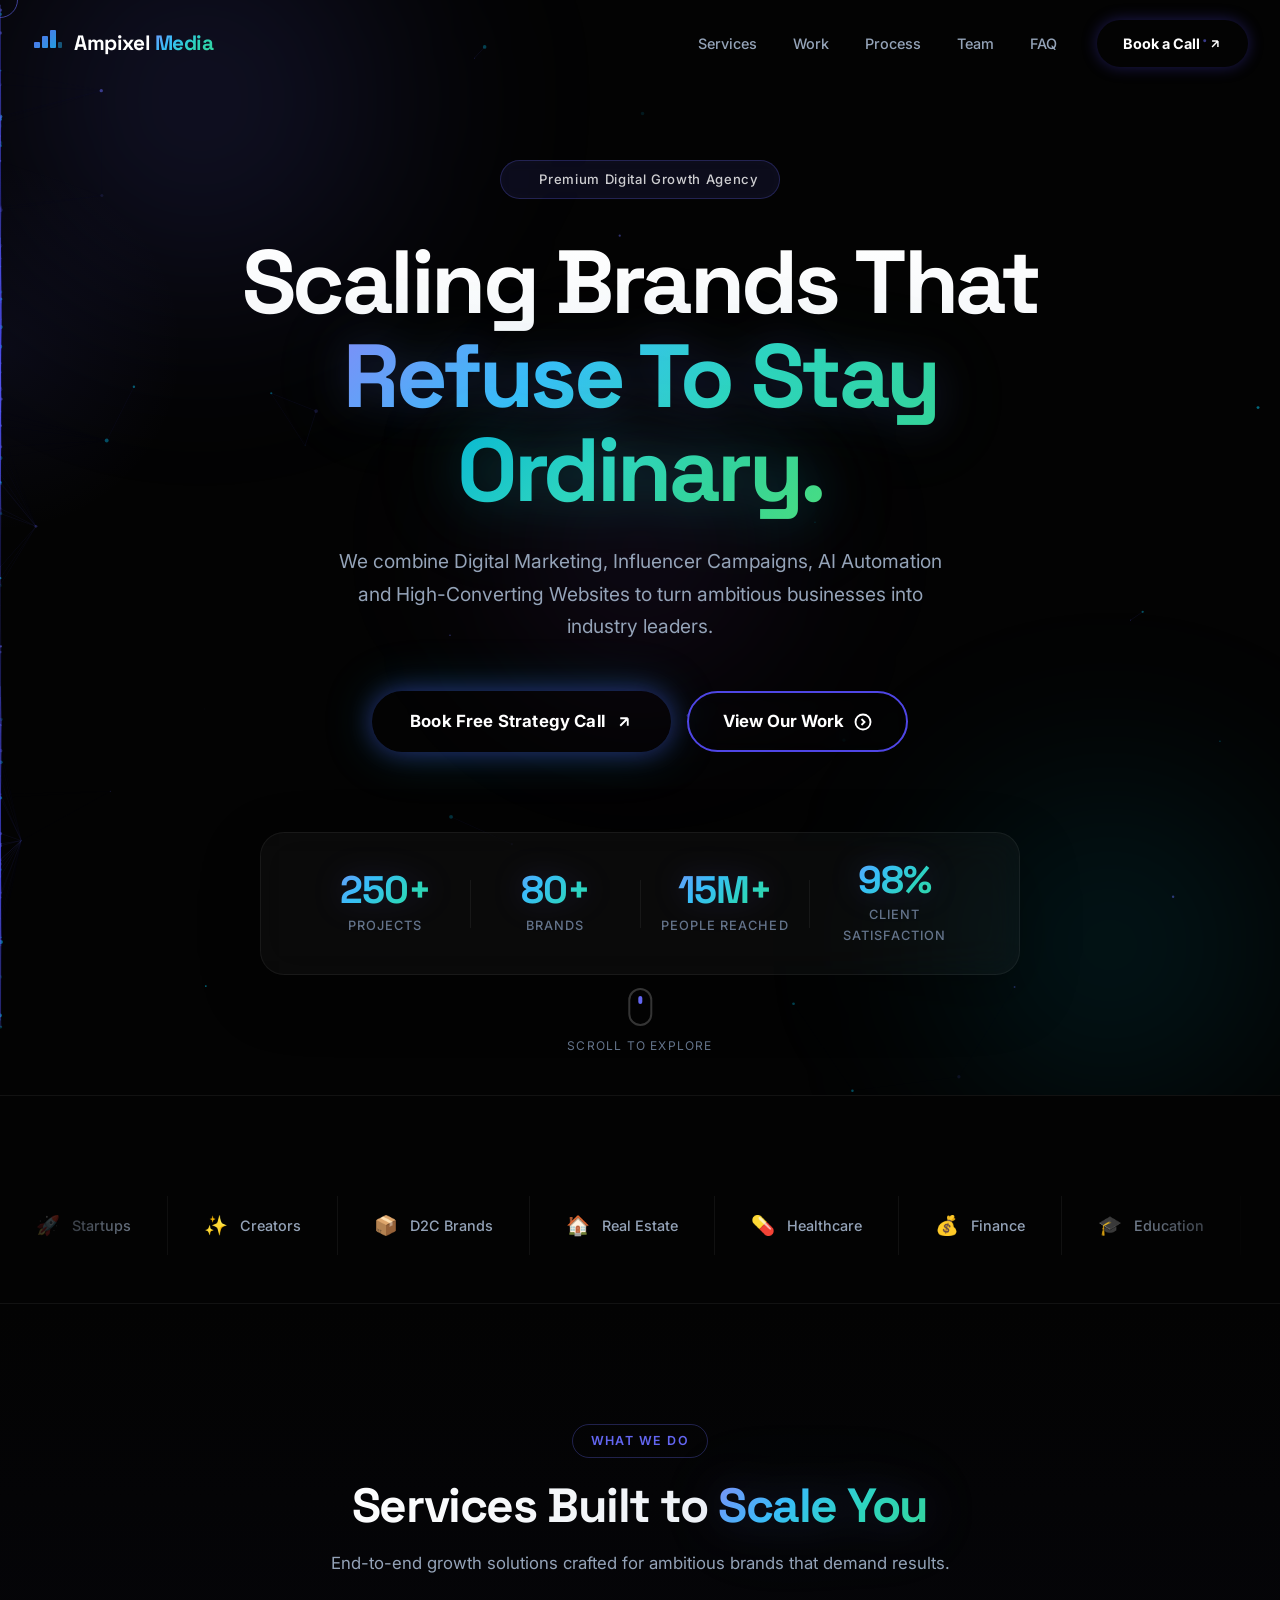
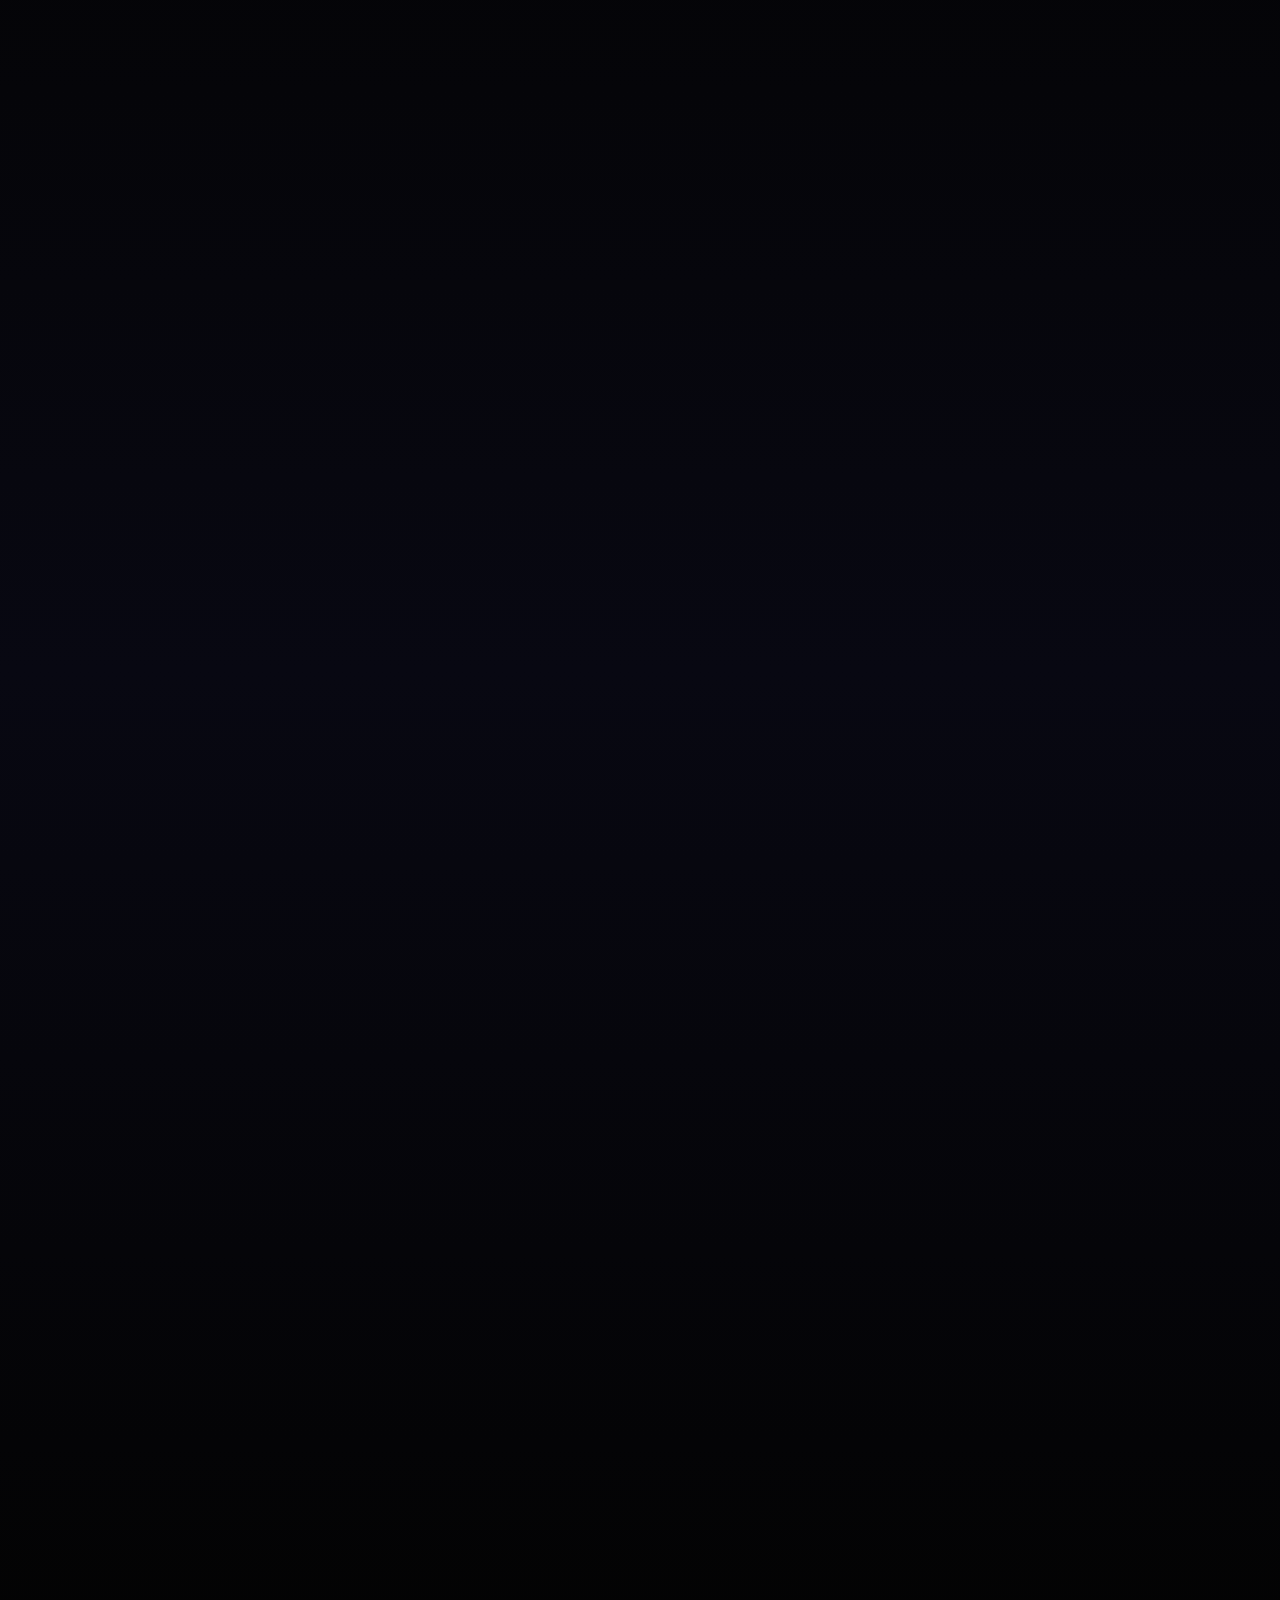
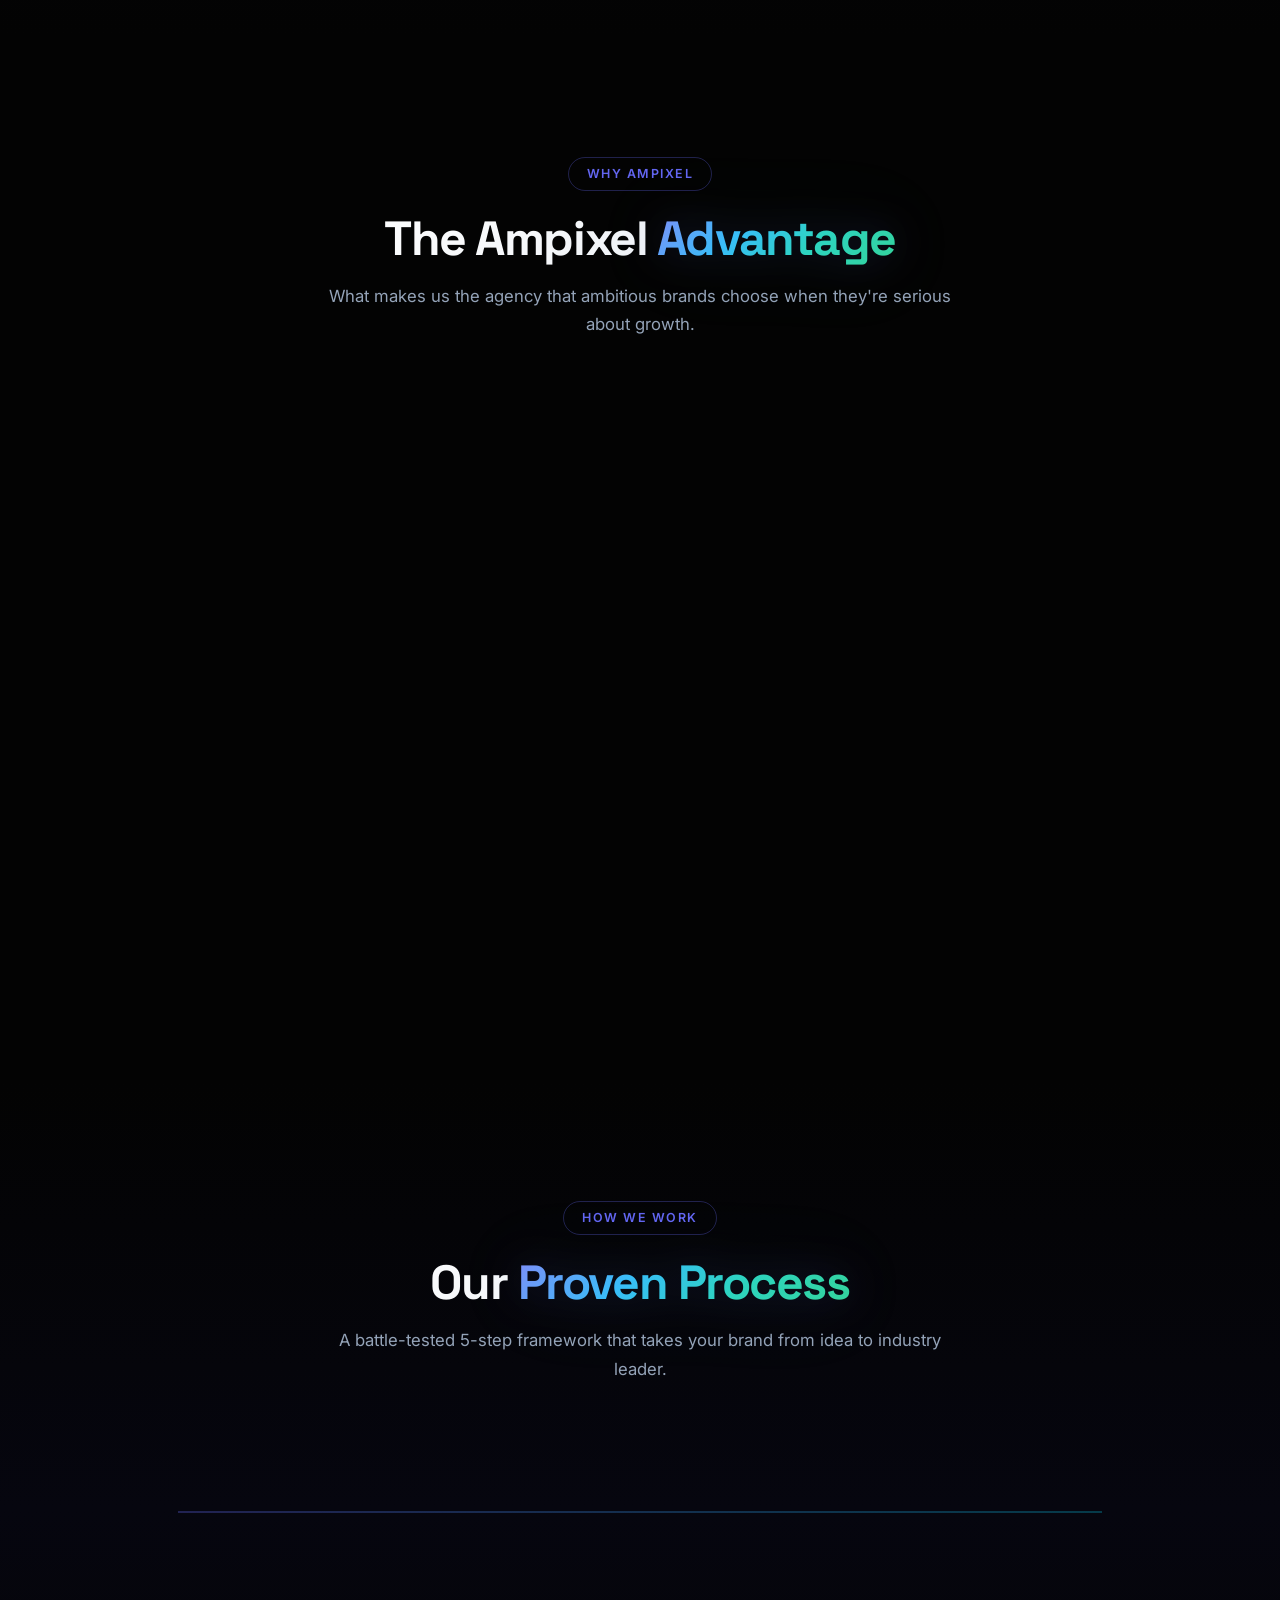
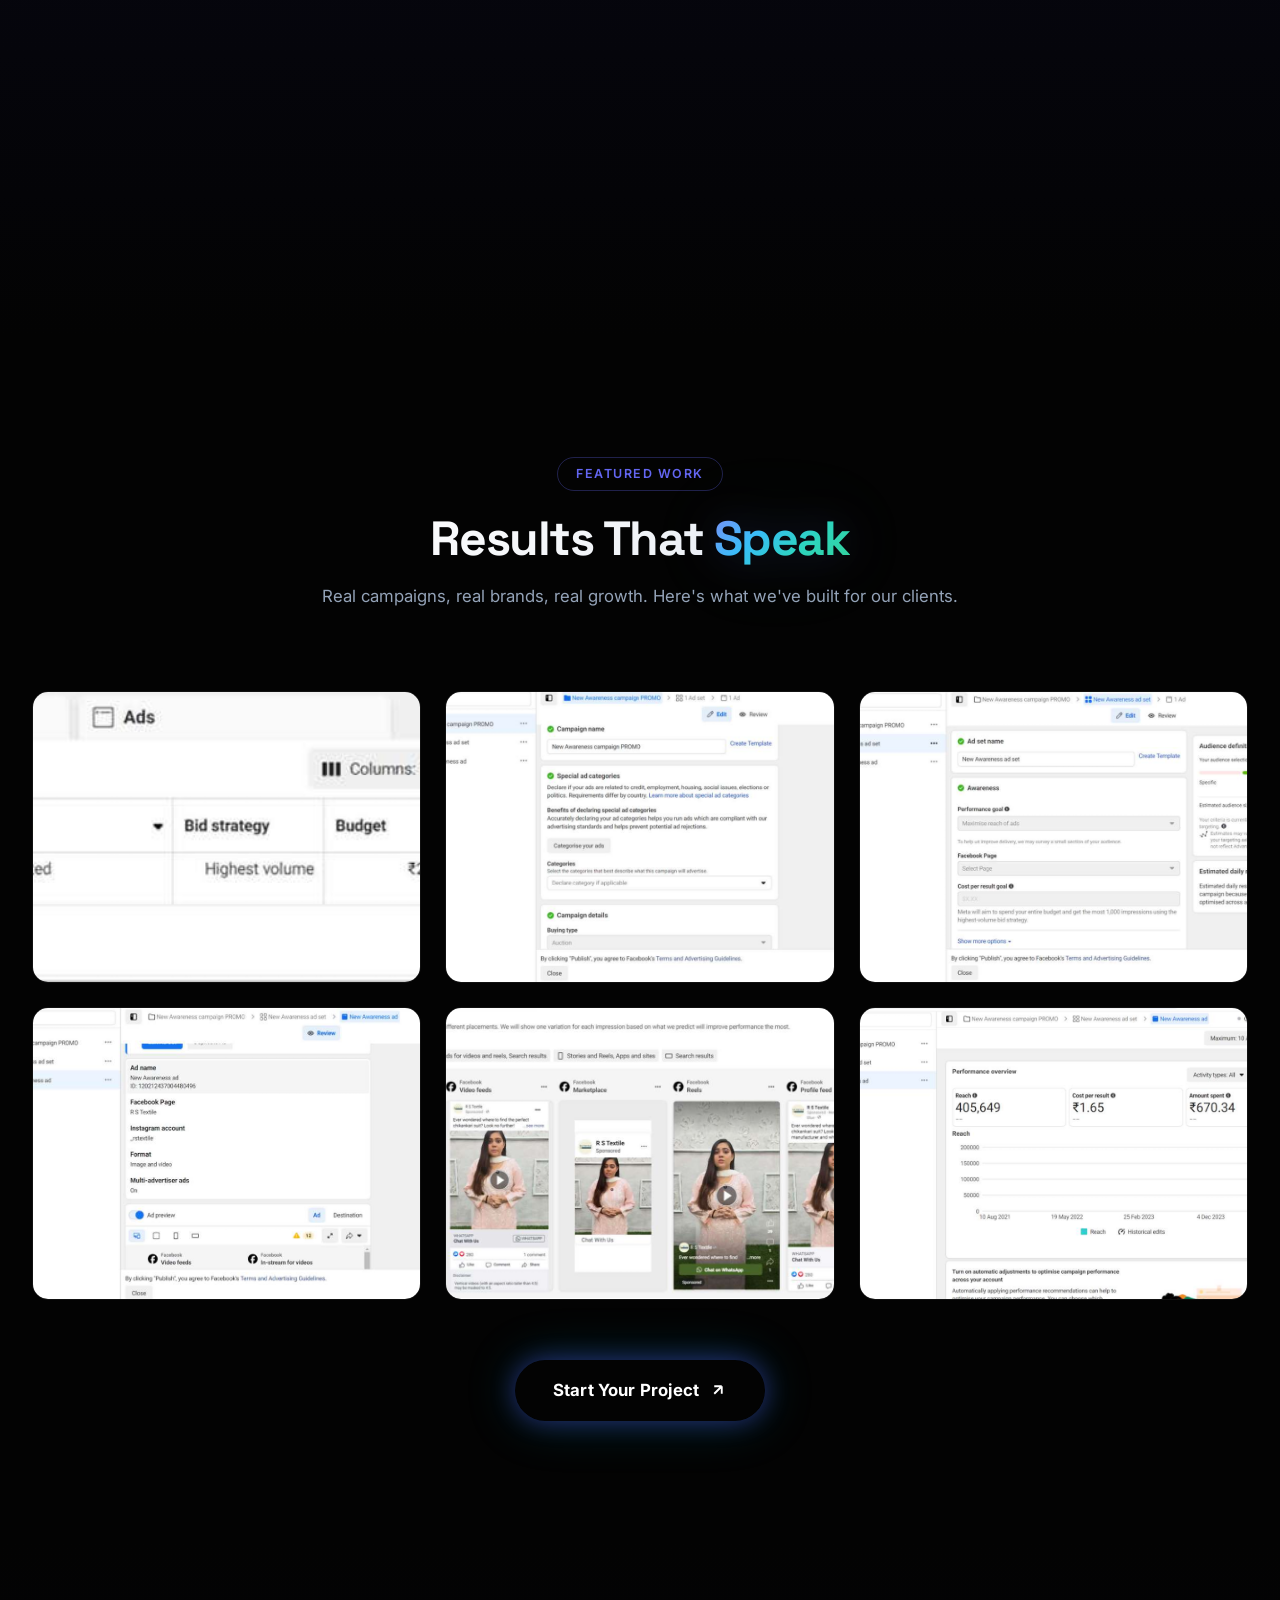
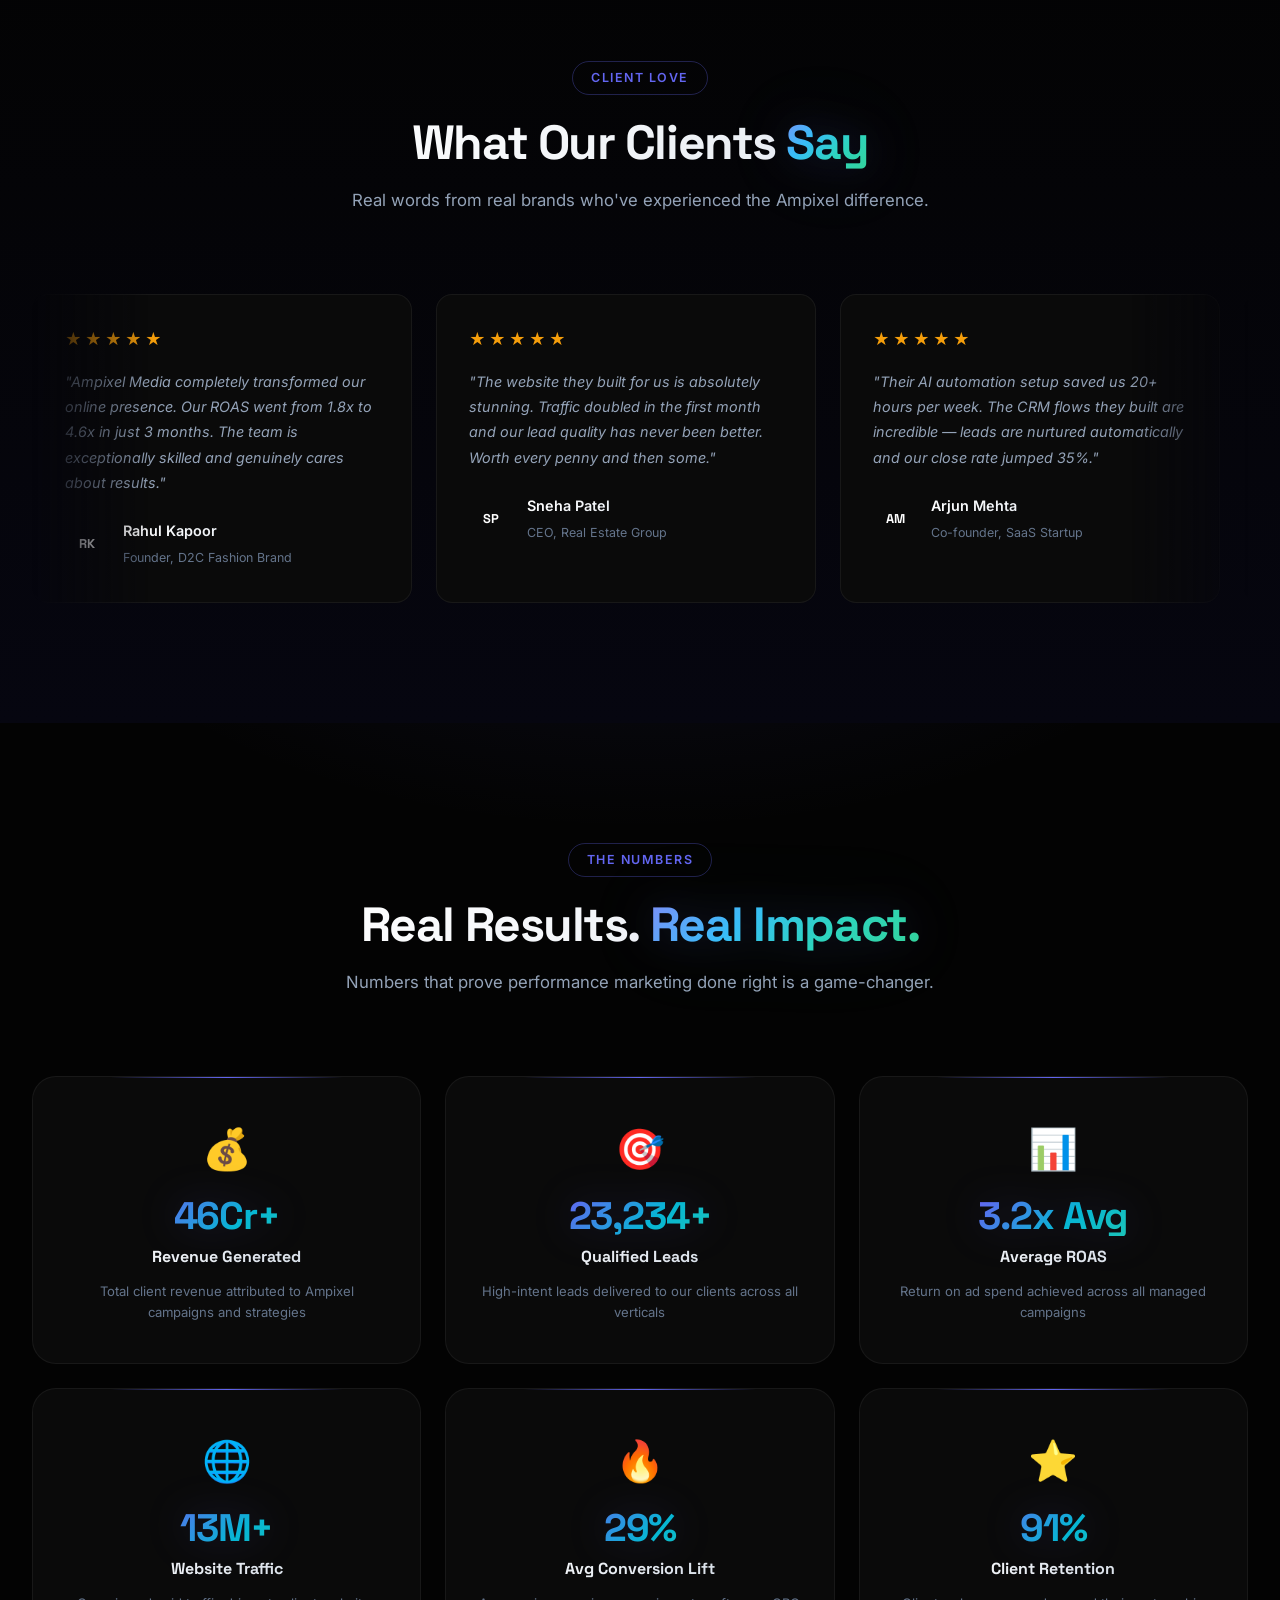
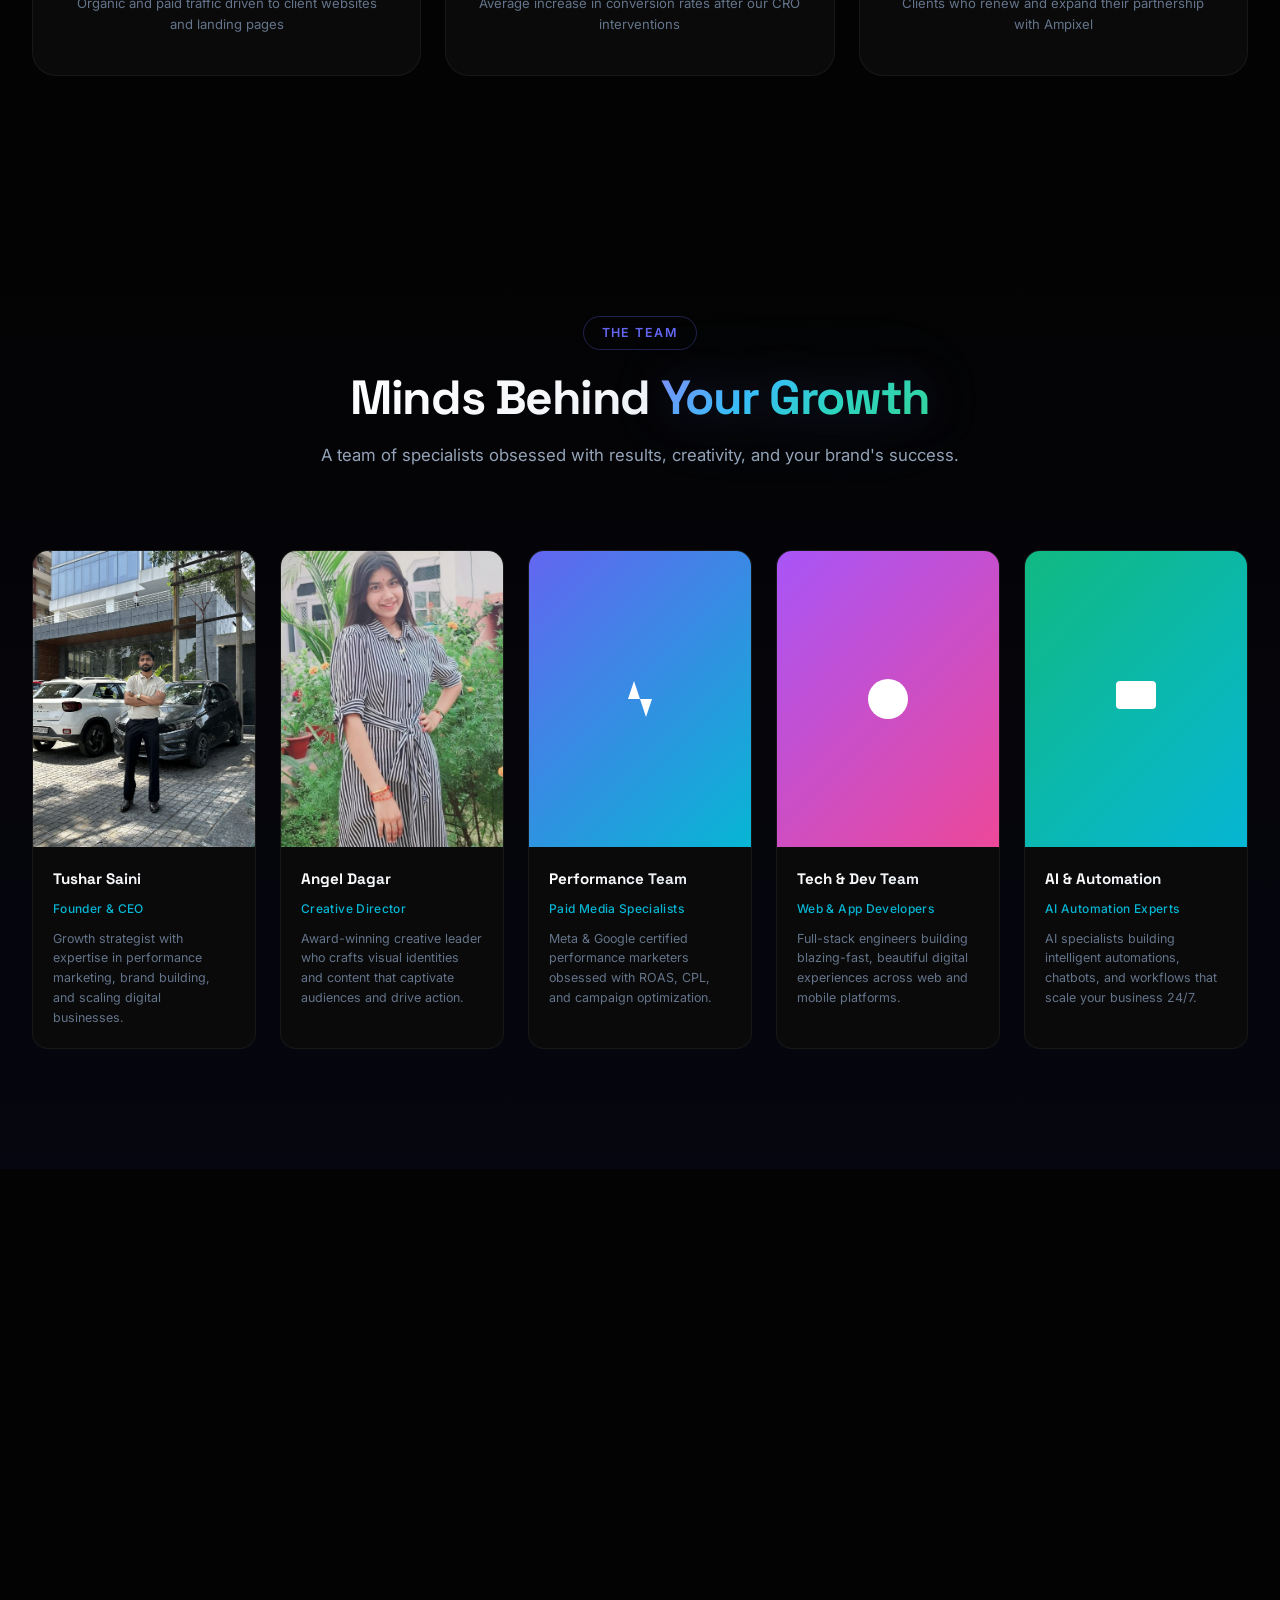
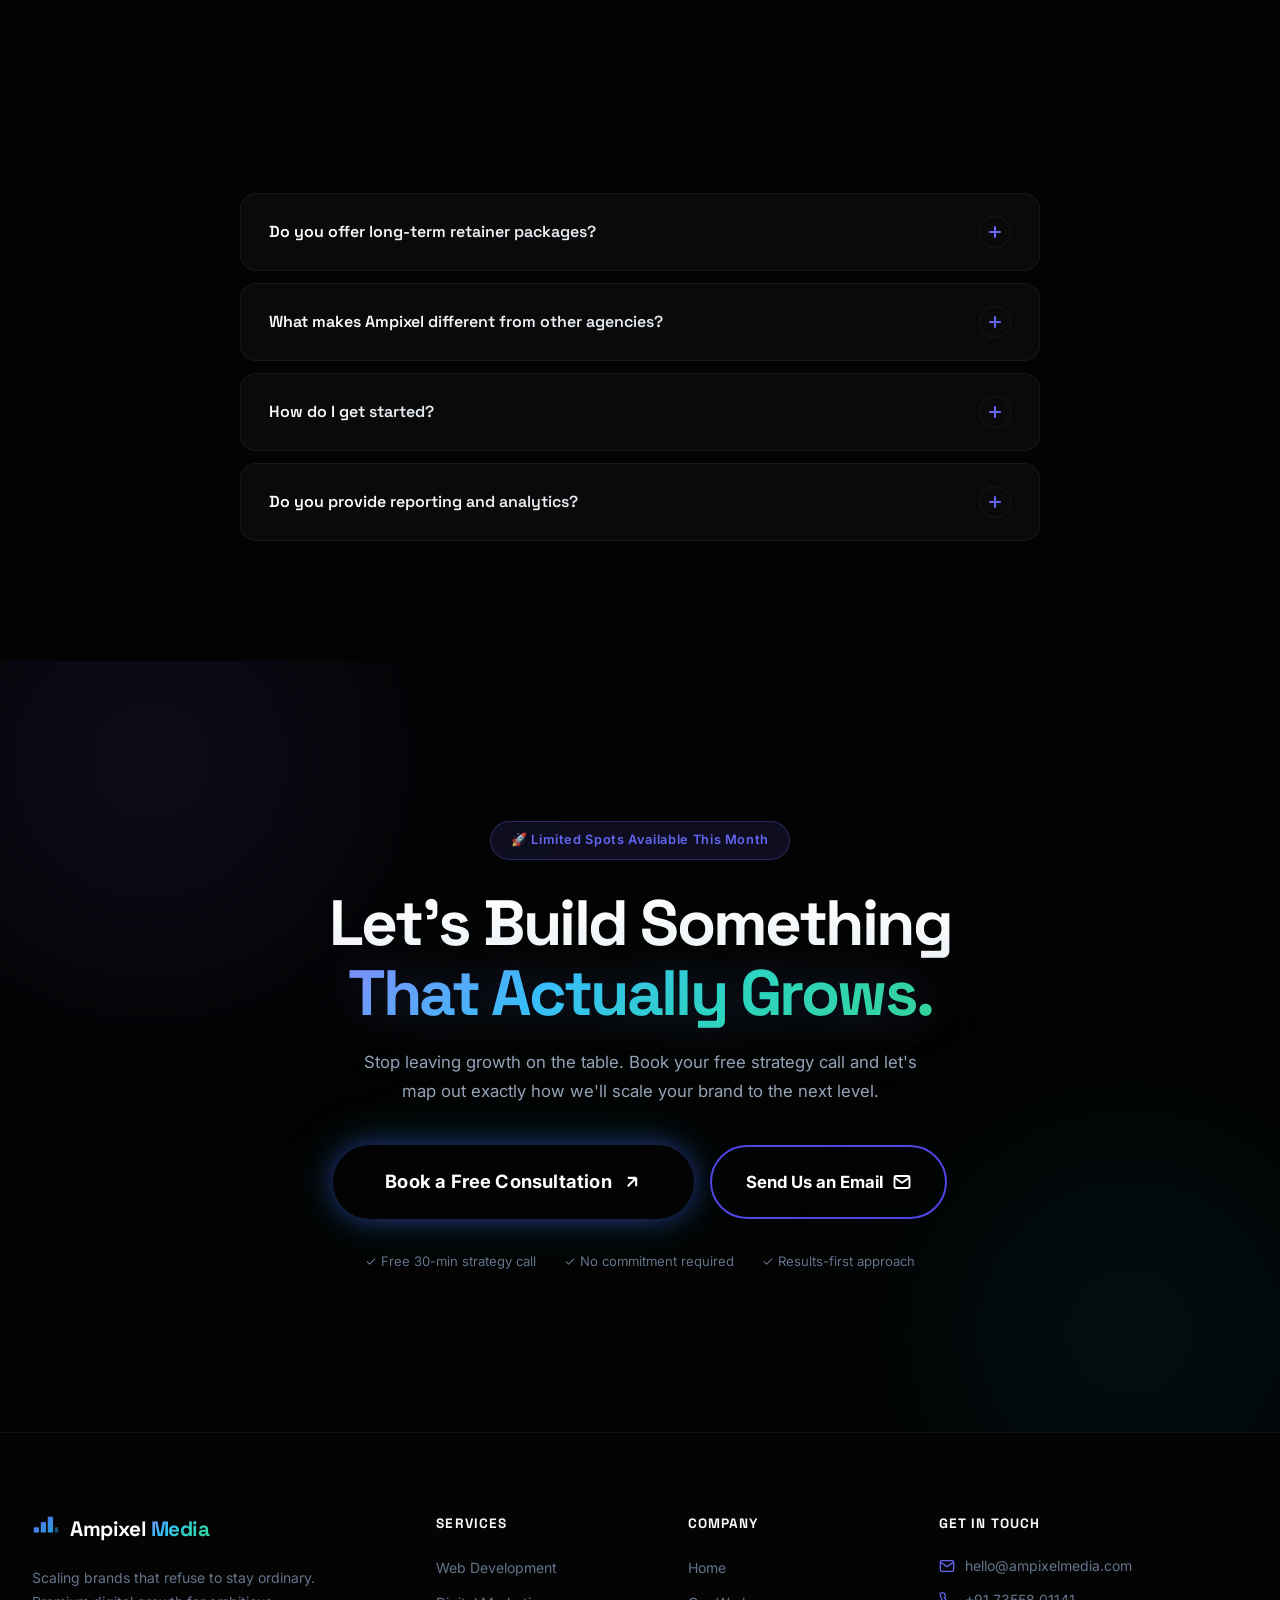
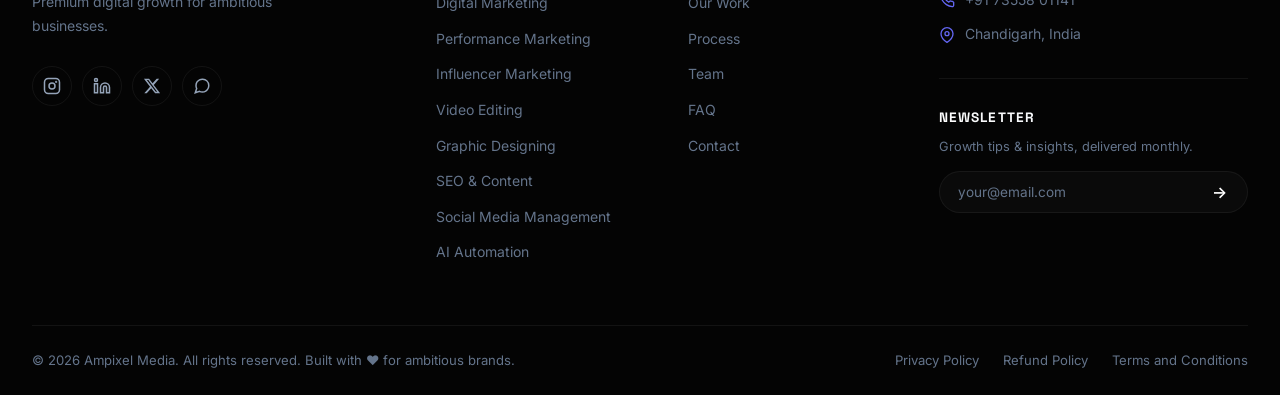
==== commit 17ff42d2: "influencer-marketing.html" ====
--- a/index.html
+++ b/index.html
@@ -216,8 +216,29 @@
       </div>
 
       <div class="services-grid">
+
+        <!-- Web Dev -->
+         <a href="service-web-development.html" class="service-card-link">
+        <div class="service-card reveal" data-delay="0">
+          <div class="service-icon-wrap" style="--icon-color: #10B981">
+            <svg width="28" height="28" viewBox="0 0 24 24" fill="none" stroke="currentColor" stroke-width="1.8">
+              <polyline points="16 18 22 12 16 6" />
+              <polyline points="8 6 2 12 8 18" />
+            </svg>
+          </div>
+          <h3 class="service-title">Website Development</h3>
+          <p class="service-desc">Lightning-fast, conversion-optimized websites and landing pages that impress and
+            perform.</p>
+          <div class="service-tags">
+            <span>React</span><span>Next.js</span><span>WordPress</span>
+          </div>
+          <div class="service-arrow">→</div>
+        </div>
+      </a>
+
         <!-- Digital Marketing -->
-        <div class="service-card reveal" data-delay="0">
+         <a href="service-digital-marketing.html" class="service-card-link">
+        <div class="service-card reveal" data-delay="1">
           <div class="service-icon-wrap" style="--icon-color: #6366F1">
             <svg width="28" height="28" viewBox="0 0 24 24" fill="none" stroke="currentColor" stroke-width="1.8">
               <path d="M22 12h-4l-3 9L9 3l-3 9H2" />
@@ -231,9 +252,86 @@
           </div>
           <div class="service-arrow">→</div>
         </div>
+        </a>
+
+<!-- Performance Marketing -->
+ <a href="performance-marketing.html" class="service-card-link">
+        <div class="service-card reveal" data-delay="2">
+          <div class="service-icon-wrap" style="--icon-color: #A855F7">
+            <svg width="28" height="28" viewBox="0 0 24 24" fill="none" stroke="currentColor" stroke-width="1.8">
+              <polyline points="23 6 13.5 15.5 8.5 10.5 1 18" />
+              <polyline points="17 6 23 6 23 12" />
+            </svg>
+          </div>
+          <h3 class="service-title">Performance Marketing</h3>
+          <p class="service-desc">ROI-first paid campaigns on Meta, Google, and LinkedIn with data-backed creative
+            testing.</p>
+          <div class="service-tags">
+            <span>ROAS</span><span>CRO</span><span>A/B Testing</span>
+          </div>
+          <div class="service-arrow">→</div>
+        </div>
+        </a>
+
+<!-- Influencer -->
+         <a href="influencer-marketing.html" class="service-card-link">
+        <div class="service-card reveal" data-delay="3">
+          <div class="service-icon-wrap" style="--icon-color: #F59E0B">
+            <svg width="28" height="28" viewBox="0 0 24 24" fill="none" stroke="currentColor" stroke-width="1.8">
+              <polygon
+                points="12 2 15.09 8.26 22 9.27 17 14.14 18.18 21.02 12 17.77 5.82 21.02 7 14.14 2 9.27 8.91 8.26 12 2" />
+            </svg>
+          </div>
+          <h3 class="service-title">Influencer Marketing</h3>
+          <p class="service-desc">Authentic partnerships with creators that amplify your brand to the right audiences.
+          </p>
+          <div class="service-tags">
+            <span>UGC</span><span>Nano</span><span>Macro</span>
+          </div>
+          <div class="service-arrow">→</div>
+        </div>
+        </a>
+
+<!-- Video Editing -->
+         <a href="service-video-editing.html" class="service-card-link">
+        <div class="service-card reveal" data-delay="4">
+          <div class="service-icon-wrap" style="--icon-color: #A855F7">
+            <svg width="28" height="28" viewBox="0 0 24 24" fill="none" stroke="currentColor" stroke-width="1.8">
+              <polygon points="23 7 16 12 23 17 23 7" />
+              <rect x="1" y="5" width="15" height="14" rx="2" ry="2" />
+            </svg>
+          </div>
+          <h3 class="service-title">Video Editing</h3>
+          <p class="service-desc">Cinematic edits, Reels, YouTube content, and ads that stop the scroll and drive
+            action.</p>
+          <div class="service-tags">
+            <span>Reels</span><span>YouTube</span><span>Ads</span>
+          </div>
+          <div class="service-arrow">→</div>
+        </div>
+        </a>
+
+<!-- Graphic Designing -->
+         <a href="graphic-designing.html" class="service-card-link">
+        <div class="service-card reveal" data-delay="5">
+          <div class="service-icon-wrap" style="--icon-color: #06B6D4">
+            <svg width="28" height="28" viewBox="0 0 24 24" fill="none" stroke="currentColor" stroke-width="1.8">
+              <circle cx="11" cy="11" r="8" />
+              <path d="m21 21-4.35-4.35" />
+            </svg>
+          </div>
+          <h3 class="service-title">Graphic Designing</h3>
+          <p class="service-desc">Create impactful visuals that strengthen your brand and leave a lasting impression.</p>
+          <div class="service-tags">
+            <span>Logo Design</span><span>Brand Identity</span><span>Social Media</span>
+          </div>
+          <div class="service-arrow">→</div>
+        </div>
+      </a>
 
         <!-- SEO -->
-        <div class="service-card reveal" data-delay="1">
+         <a href="service-seo.html" class="service-card-link">
+        <div class="service-card reveal" data-delay="6">
           <div class="service-icon-wrap" style="--icon-color: #06B6D4">
             <svg width="28" height="28" viewBox="0 0 24 24" fill="none" stroke="currentColor" stroke-width="1.8">
               <circle cx="11" cy="11" r="8" />
@@ -248,26 +346,11 @@
           </div>
           <div class="service-arrow">→</div>
         </div>
-
-        <!-- Performance Marketing -->
-        <div class="service-card reveal" data-delay="2">
-          <div class="service-icon-wrap" style="--icon-color: #A855F7">
-            <svg width="28" height="28" viewBox="0 0 24 24" fill="none" stroke="currentColor" stroke-width="1.8">
-              <polyline points="23 6 13.5 15.5 8.5 10.5 1 18" />
-              <polyline points="17 6 23 6 23 12" />
-            </svg>
-          </div>
-          <h3 class="service-title">Performance Marketing</h3>
-          <p class="service-desc">ROI-first paid campaigns on Meta, Google, and LinkedIn with data-backed creative
-            testing.</p>
-          <div class="service-tags">
-            <span>ROAS</span><span>CRO</span><span>A/B Testing</span>
-          </div>
-          <div class="service-arrow">→</div>
-        </div>
+      </a>
 
         <!-- Social Media -->
-        <div class="service-card reveal" data-delay="3">
+         <a href="service-social-media.html" class="service-card-link">
+        <div class="service-card reveal" data-delay="7">
           <div class="service-icon-wrap" style="--icon-color: #EC4899">
             <svg width="28" height="28" viewBox="0 0 24 24" fill="none" stroke="currentColor" stroke-width="1.8">
               <path d="M21 15a2 2 0 0 1-2 2H7l-4 4V5a2 2 0 0 1 2-2h14a2 2 0 0 1 2 2z" />
@@ -281,40 +364,7 @@
           </div>
           <div class="service-arrow">→</div>
         </div>
-
-        <!-- Influencer -->
-        <div class="service-card reveal" data-delay="0">
-          <div class="service-icon-wrap" style="--icon-color: #F59E0B">
-            <svg width="28" height="28" viewBox="0 0 24 24" fill="none" stroke="currentColor" stroke-width="1.8">
-              <polygon
-                points="12 2 15.09 8.26 22 9.27 17 14.14 18.18 21.02 12 17.77 5.82 21.02 7 14.14 2 9.27 8.91 8.26 12 2" />
-            </svg>
-          </div>
-          <h3 class="service-title">Influencer Marketing</h3>
-          <p class="service-desc">Authentic partnerships with creators that amplify your brand to the right audiences.
-          </p>
-          <div class="service-tags">
-            <span>UGC</span><span>Nano</span><span>Macro</span>
-          </div>
-          <div class="service-arrow">→</div>
-        </div>
-
-        <!-- Web Dev -->
-        <div class="service-card reveal" data-delay="1">
-          <div class="service-icon-wrap" style="--icon-color: #10B981">
-            <svg width="28" height="28" viewBox="0 0 24 24" fill="none" stroke="currentColor" stroke-width="1.8">
-              <polyline points="16 18 22 12 16 6" />
-              <polyline points="8 6 2 12 8 18" />
-            </svg>
-          </div>
-          <h3 class="service-title">Website Development</h3>
-          <p class="service-desc">Lightning-fast, conversion-optimized websites and landing pages that impress and
-            perform.</p>
-          <div class="service-tags">
-            <span>React</span><span>Next.js</span><span>WordPress</span>
-          </div>
-          <div class="service-arrow">→</div>
-        </div>
+        </a>
 
         <!-- Ecommerce -->
         <div class="service-card reveal" data-delay="2">
@@ -368,22 +418,6 @@
           <div class="service-arrow">→</div>
         </div>
 
-        <!-- Video Editing -->
-        <div class="service-card reveal" data-delay="1">
-          <div class="service-icon-wrap" style="--icon-color: #A855F7">
-            <svg width="28" height="28" viewBox="0 0 24 24" fill="none" stroke="currentColor" stroke-width="1.8">
-              <polygon points="23 7 16 12 23 17 23 7" />
-              <rect x="1" y="5" width="15" height="14" rx="2" ry="2" />
-            </svg>
-          </div>
-          <h3 class="service-title">Video Editing</h3>
-          <p class="service-desc">Cinematic edits, Reels, YouTube content, and ads that stop the scroll and drive
-            action.</p>
-          <div class="service-tags">
-            <span>Reels</span><span>YouTube</span><span>Ads</span>
-          </div>
-          <div class="service-arrow">→</div>
-        </div>
 
         <!-- AI Automation -->
         <div class="service-card reveal service-card-featured" data-delay="2">
@@ -419,24 +453,6 @@
             convert.</p>
           <div class="service-tags">
             <span>B2B</span><span>B2C</span><span>Qualified Leads</span>
-          </div>
-          <div class="service-arrow">→</div>
-        </div>
-
-        <!-- CRM Automation -->
-        <div class="service-card reveal" data-delay="0">
-          <div class="service-icon-wrap" style="--icon-color: #10B981">
-            <svg width="28" height="28" viewBox="0 0 24 24" fill="none" stroke="currentColor" stroke-width="1.8">
-              <path d="M12 2L2 7l10 5 10-5-10-5z" />
-              <path d="M2 17l10 5 10-5" />
-              <path d="M2 12l10 5 10-5" />
-            </svg>
-          </div>
-          <h3 class="service-title">CRM Automation</h3>
-          <p class="service-desc">Smart CRM setups with automated follow-ups, pipelines, and nurture sequences that
-            close deals.</p>
-          <div class="service-tags">
-            <span>HubSpot</span><span>Zoho</span><span>Automation</span>
           </div>
           <div class="service-arrow">→</div>
         </div>
@@ -1204,14 +1220,15 @@
         <div class="footer-links-group">
           <h4>Services</h4>
           <ul>
+            <li><a href="service-web-development.html">Web Development</a></li>
             <li><a href="service-digital-marketing.html">Digital Marketing</a></li>
-            <li><a href="`">Performance Marketing</a></li>
+            <li><a href="performance-marketing.html">Performance Marketing</a></li>
+            <li><a href="influencer-marketing.html">Influencer Marketing</a></li>
+            <li><a href="service-video-editing.html">Video Editing</a></li>
+            <li><a href="graphic-designing.html">Graphic Designing</a></li>
+            <li><a href="service-seo.html">SEO & Content</a></li>
             <li><a href="service-social-media.html">Social Media Management</a></li>
-            <li><a href="service-seo.html">SEO & Content</a></li>
-            <li><a href="service-web-development.html">Website Development</a></li>
             <li><a href="service-ai-automation.html">AI Automation</a></li>
-            <li><a href="service-brand-identity.html">Brand Identity</a></li>
-            <li><a href="graphic-designing.html">Graphic Designing</a></li>
           </ul>
         </div>
 
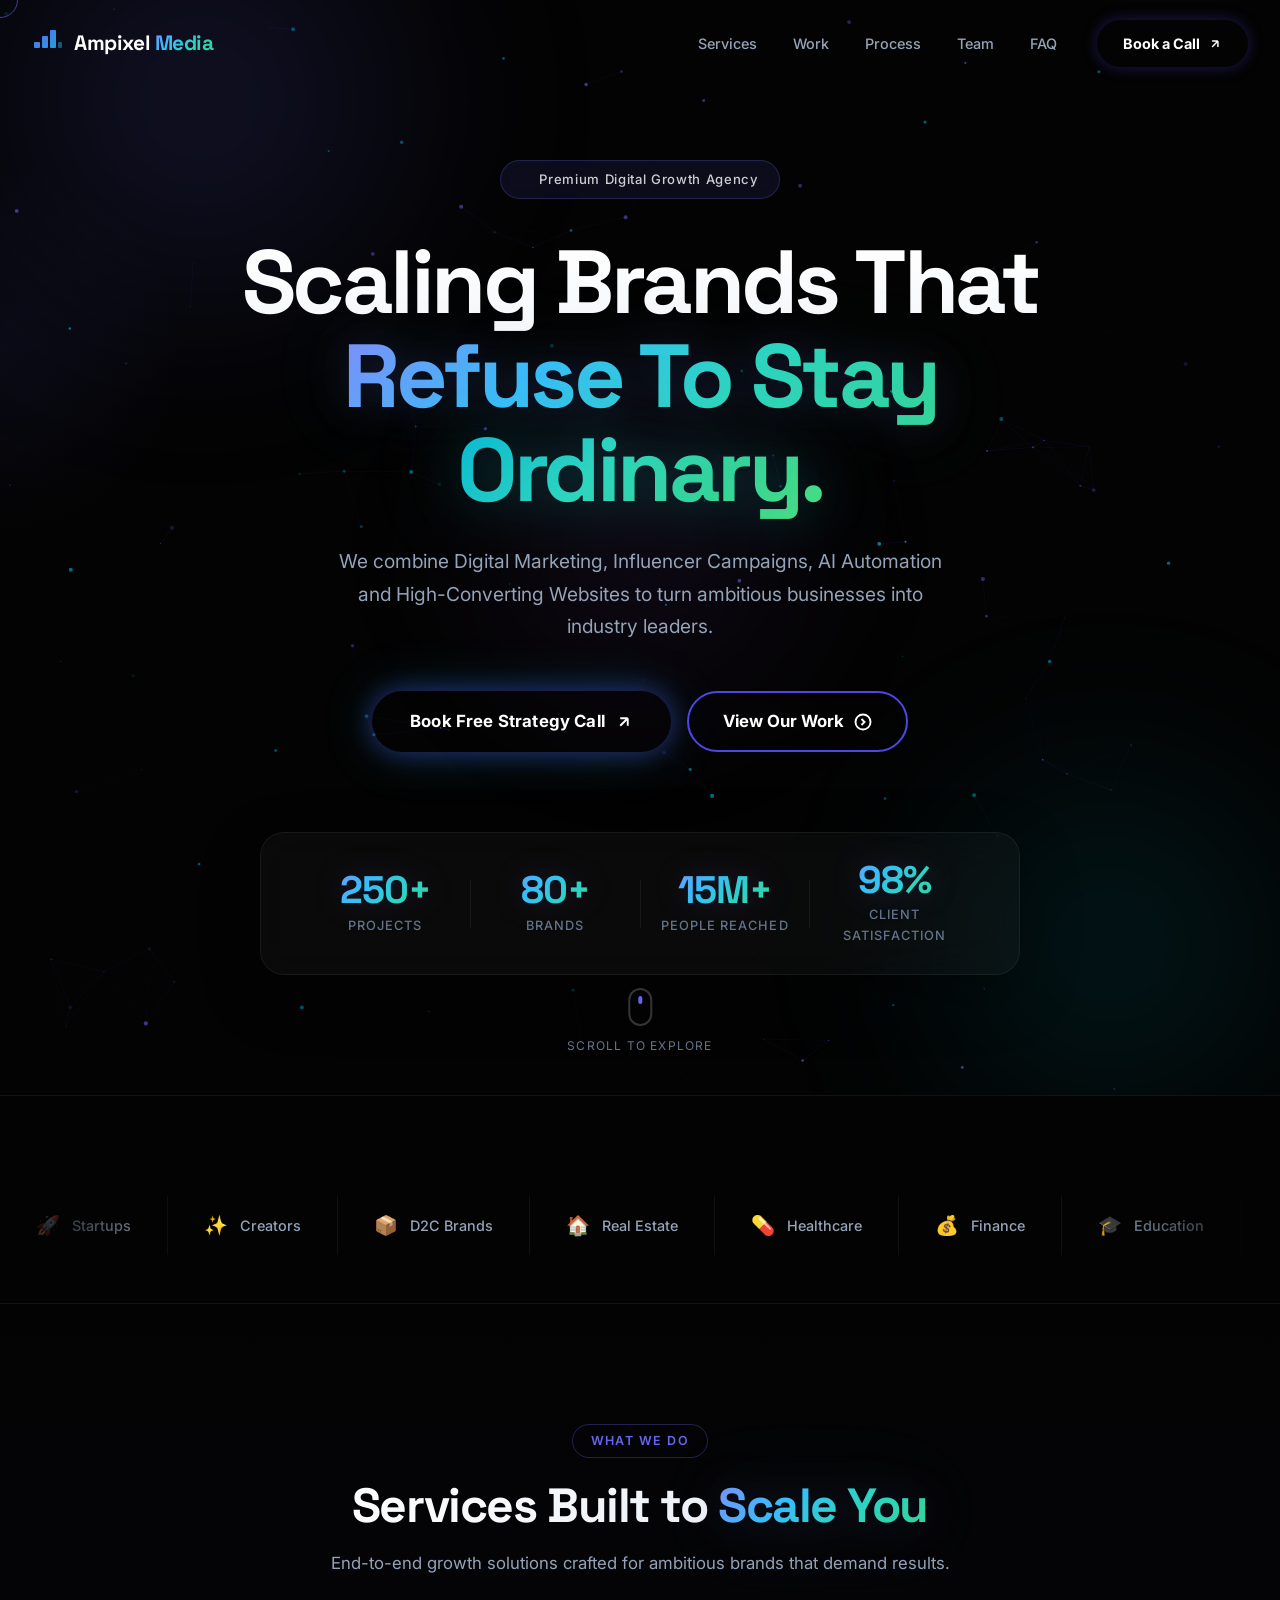
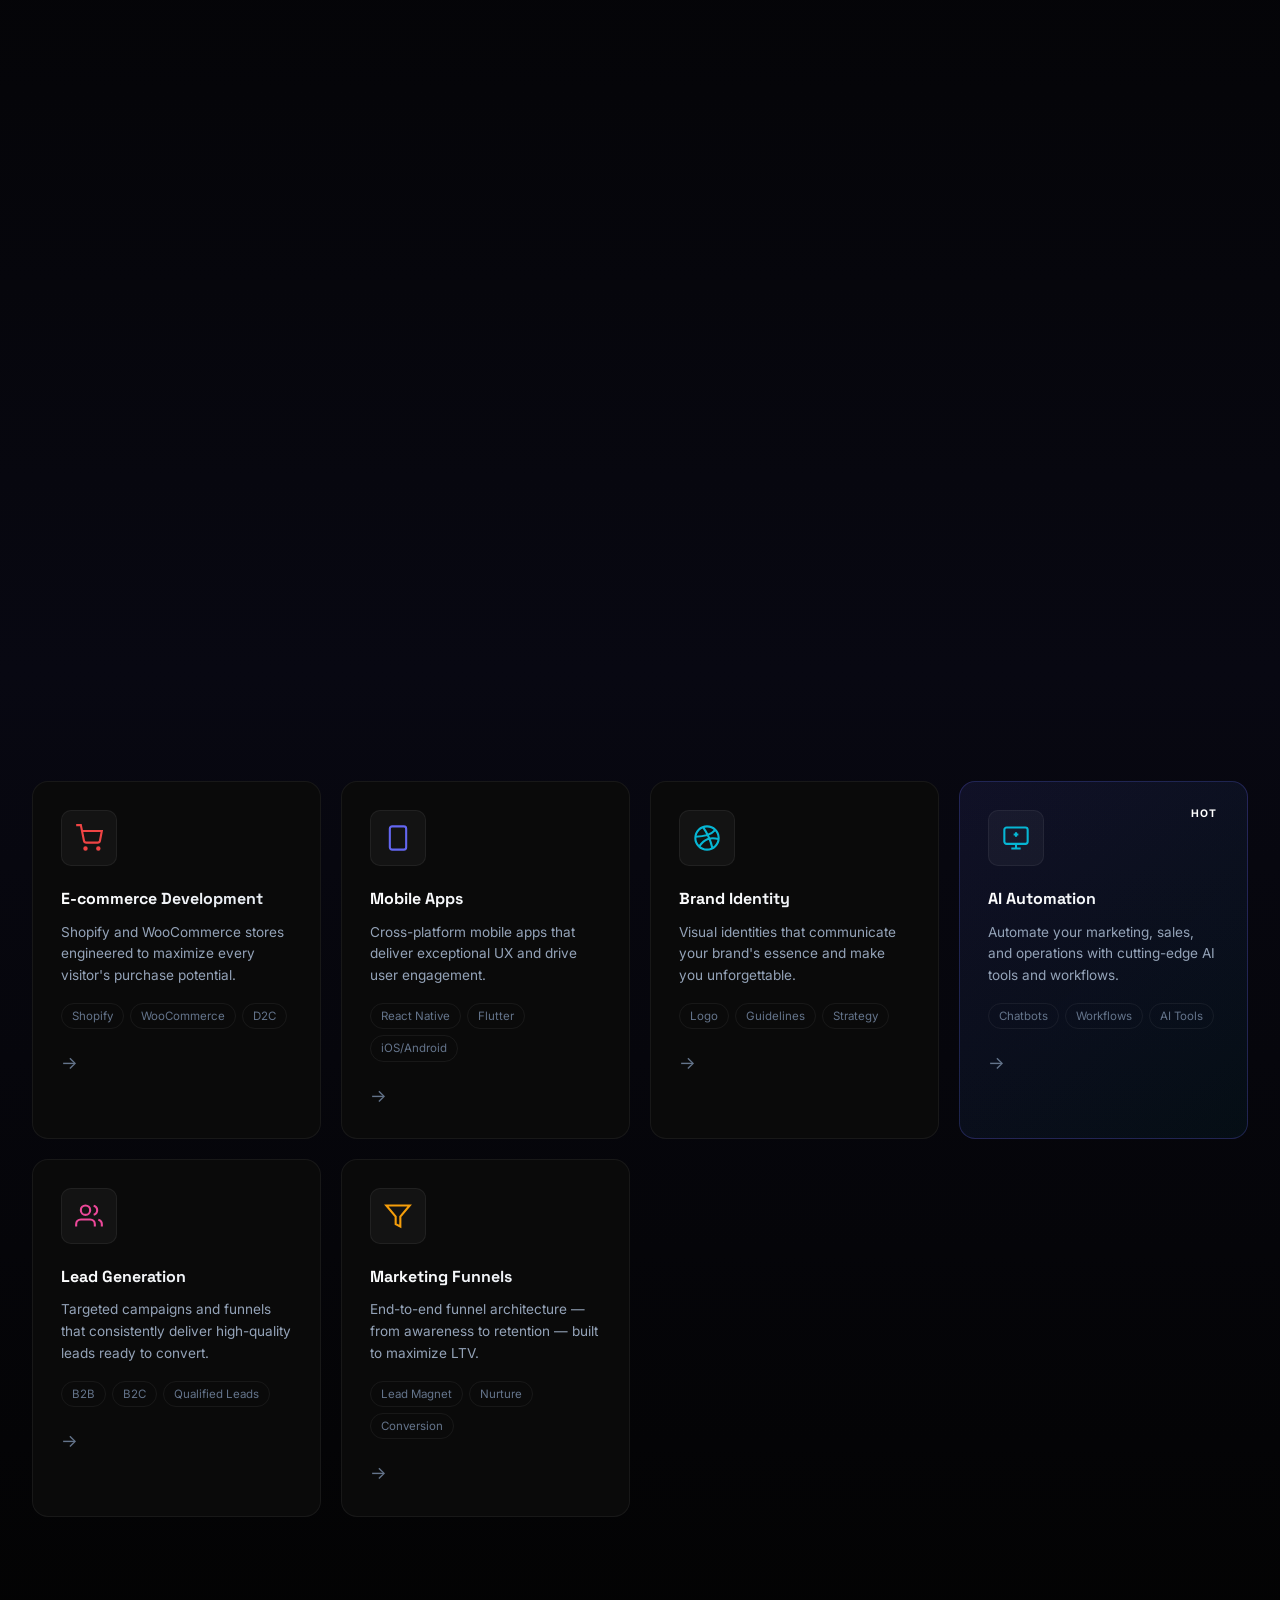
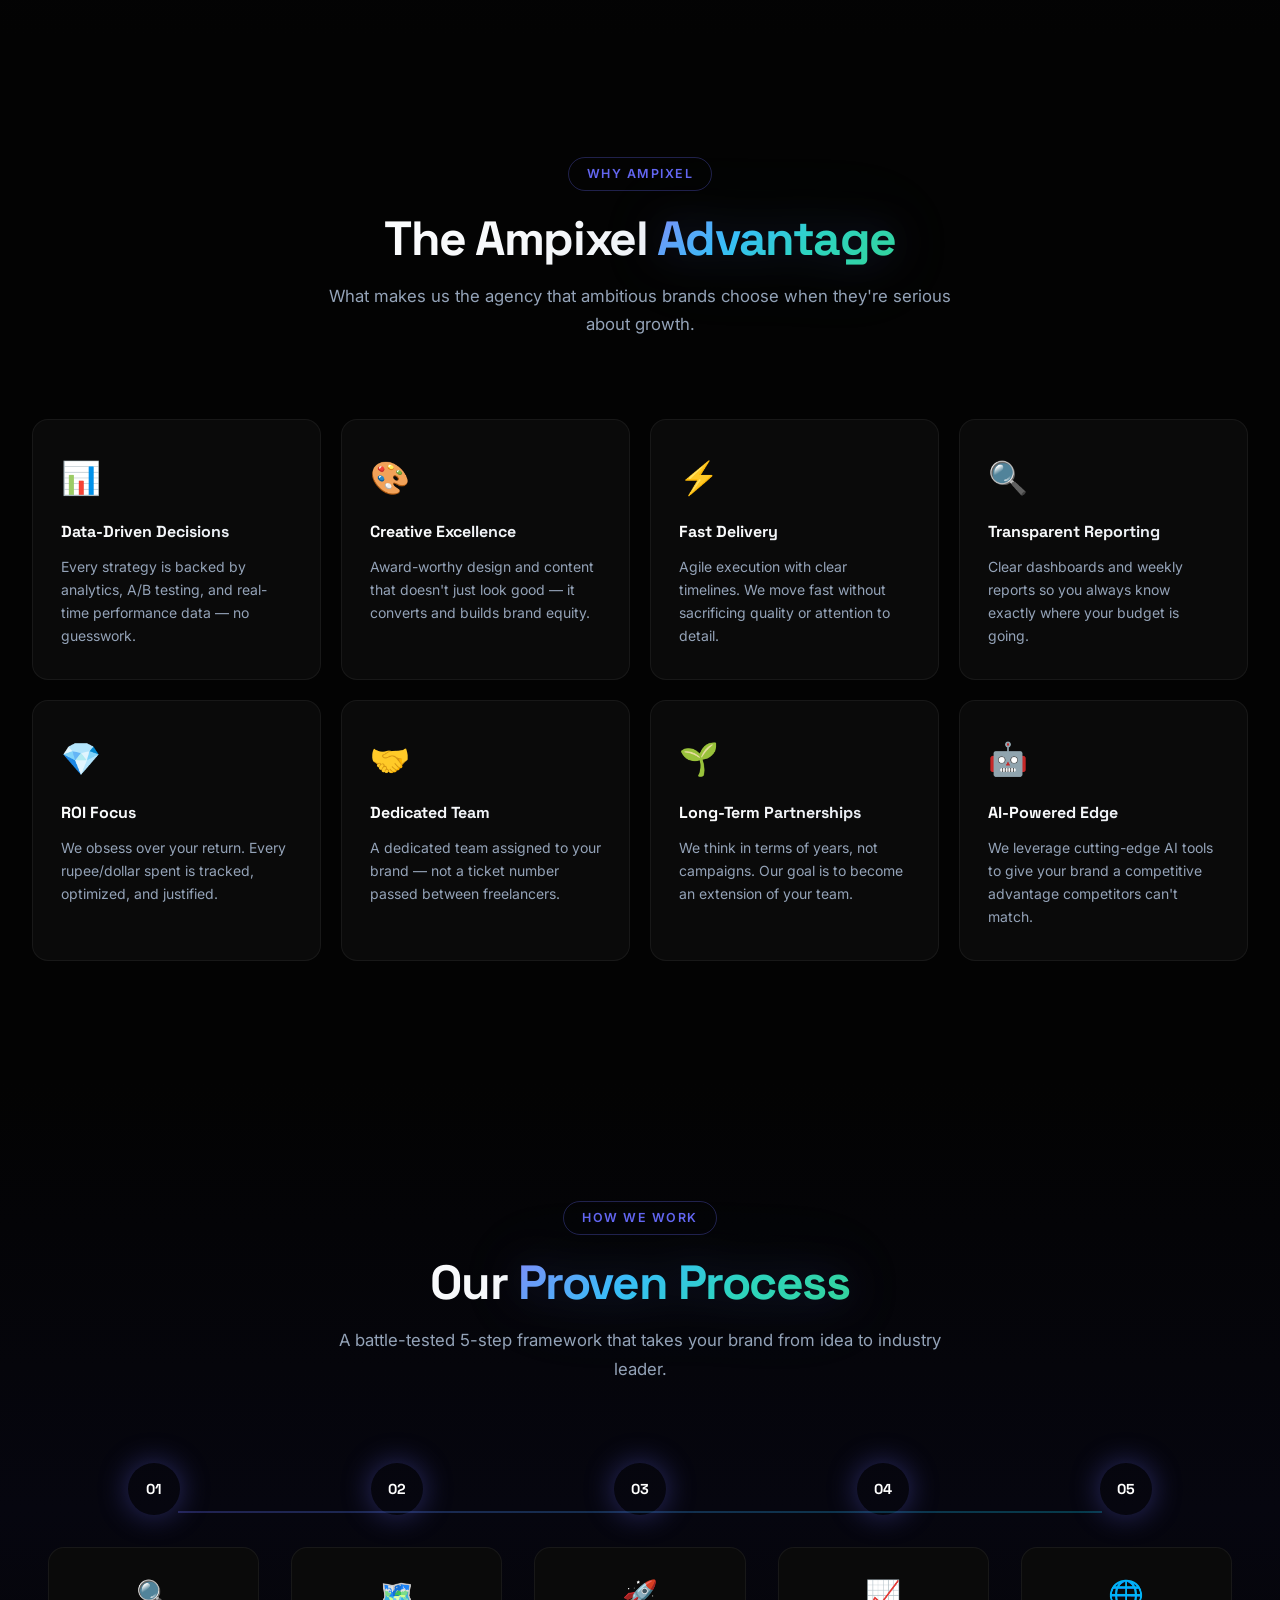
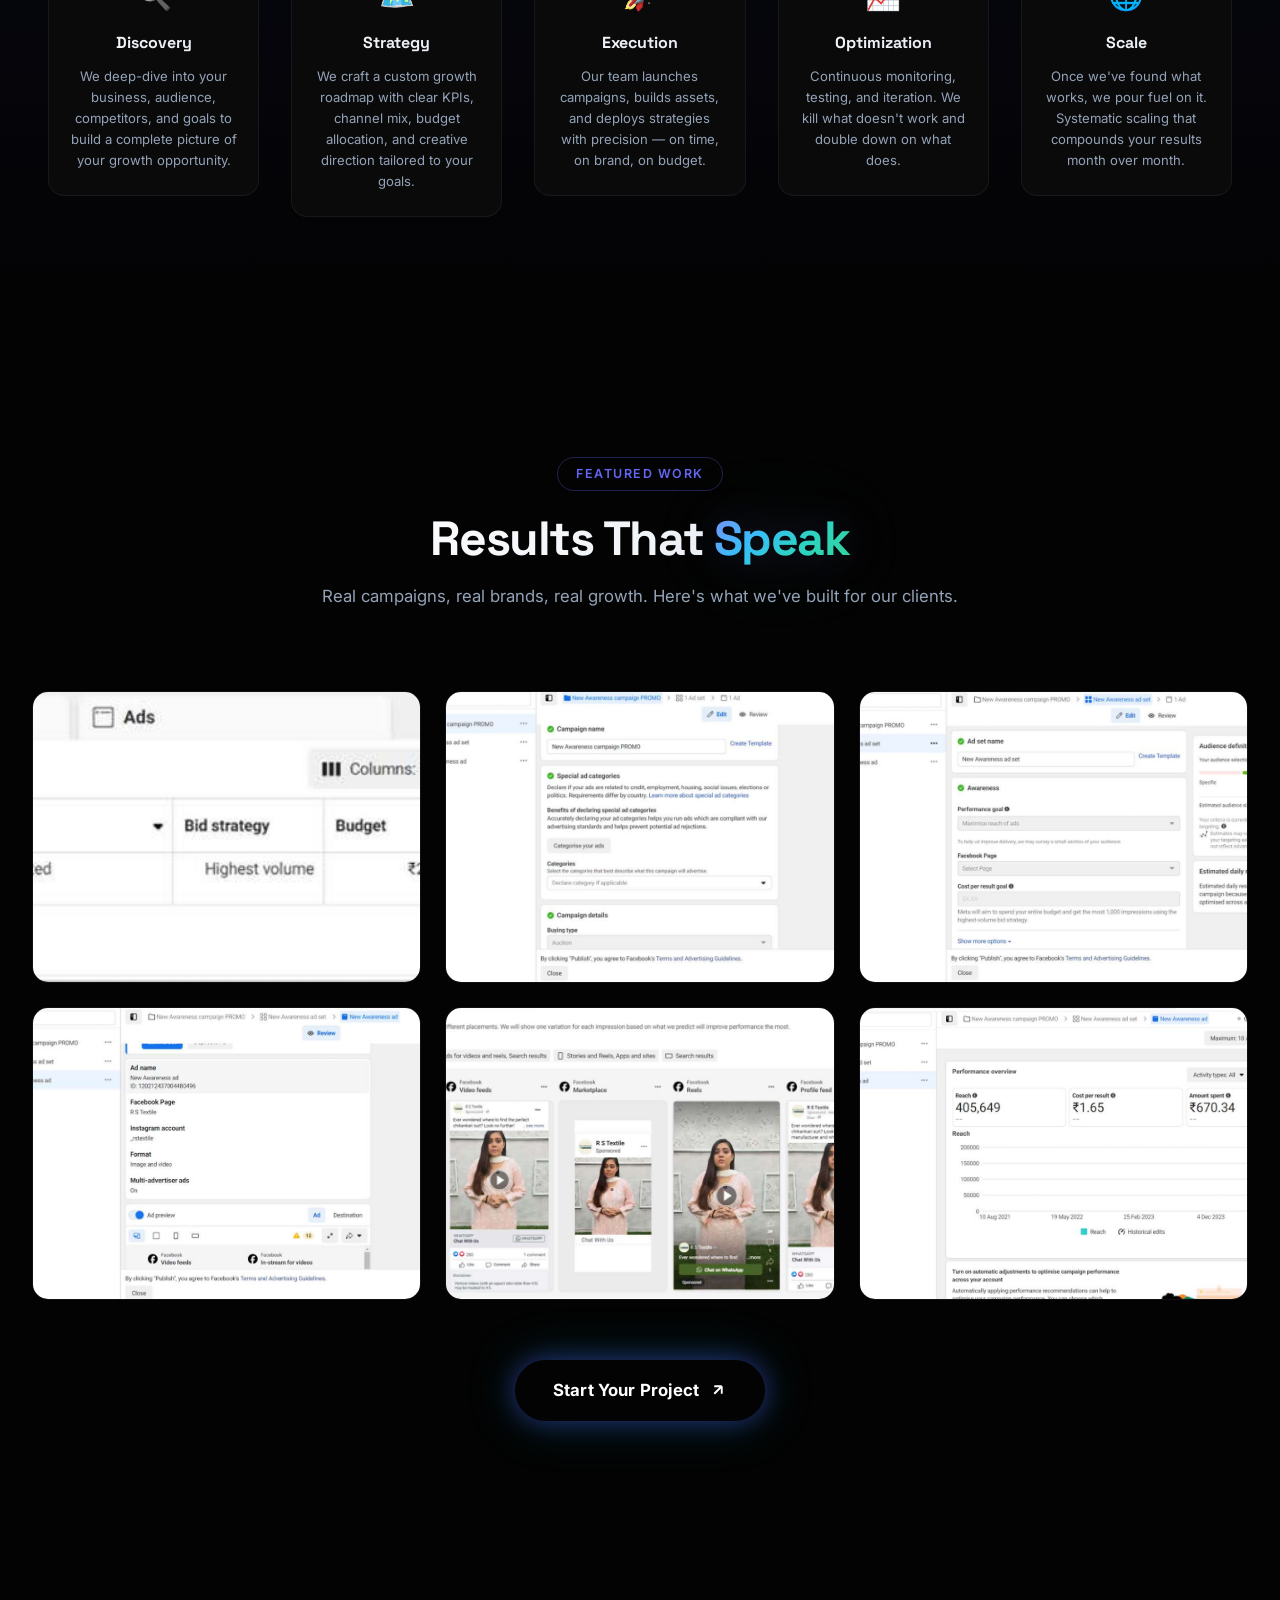
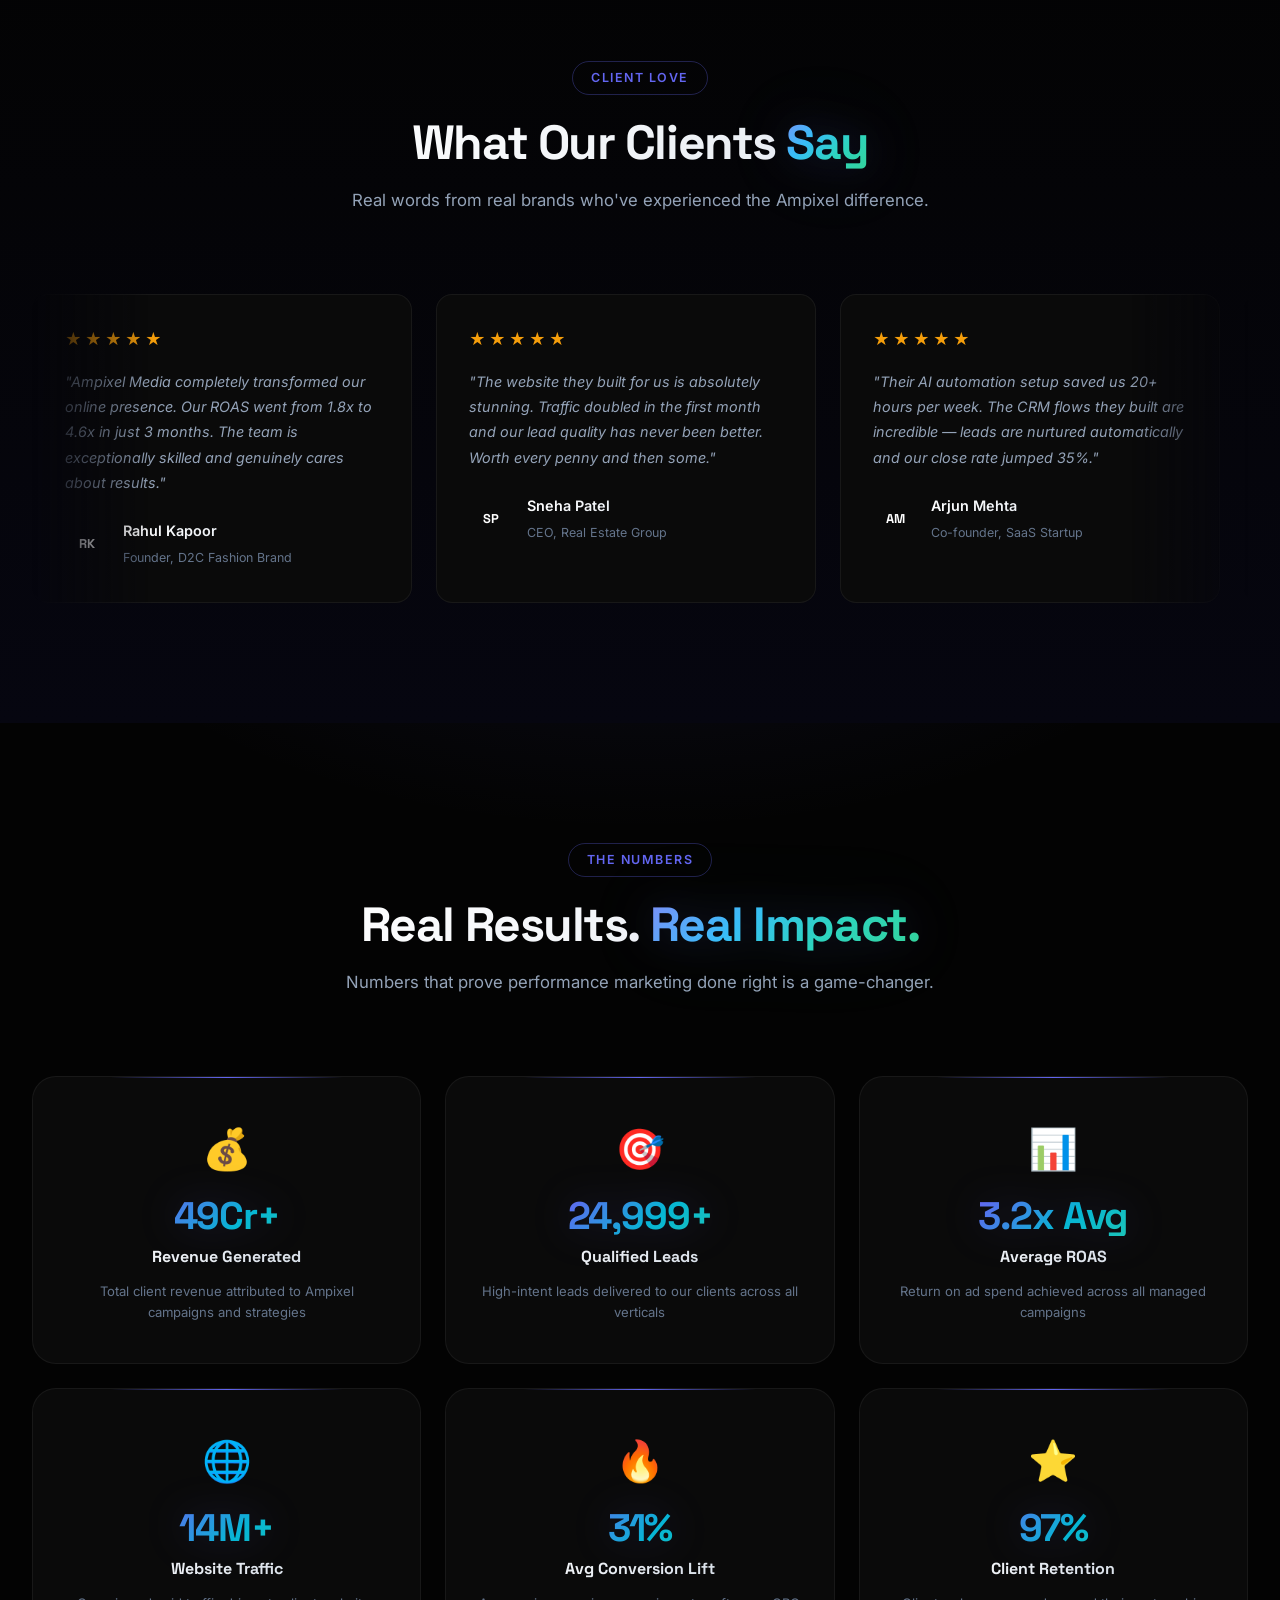
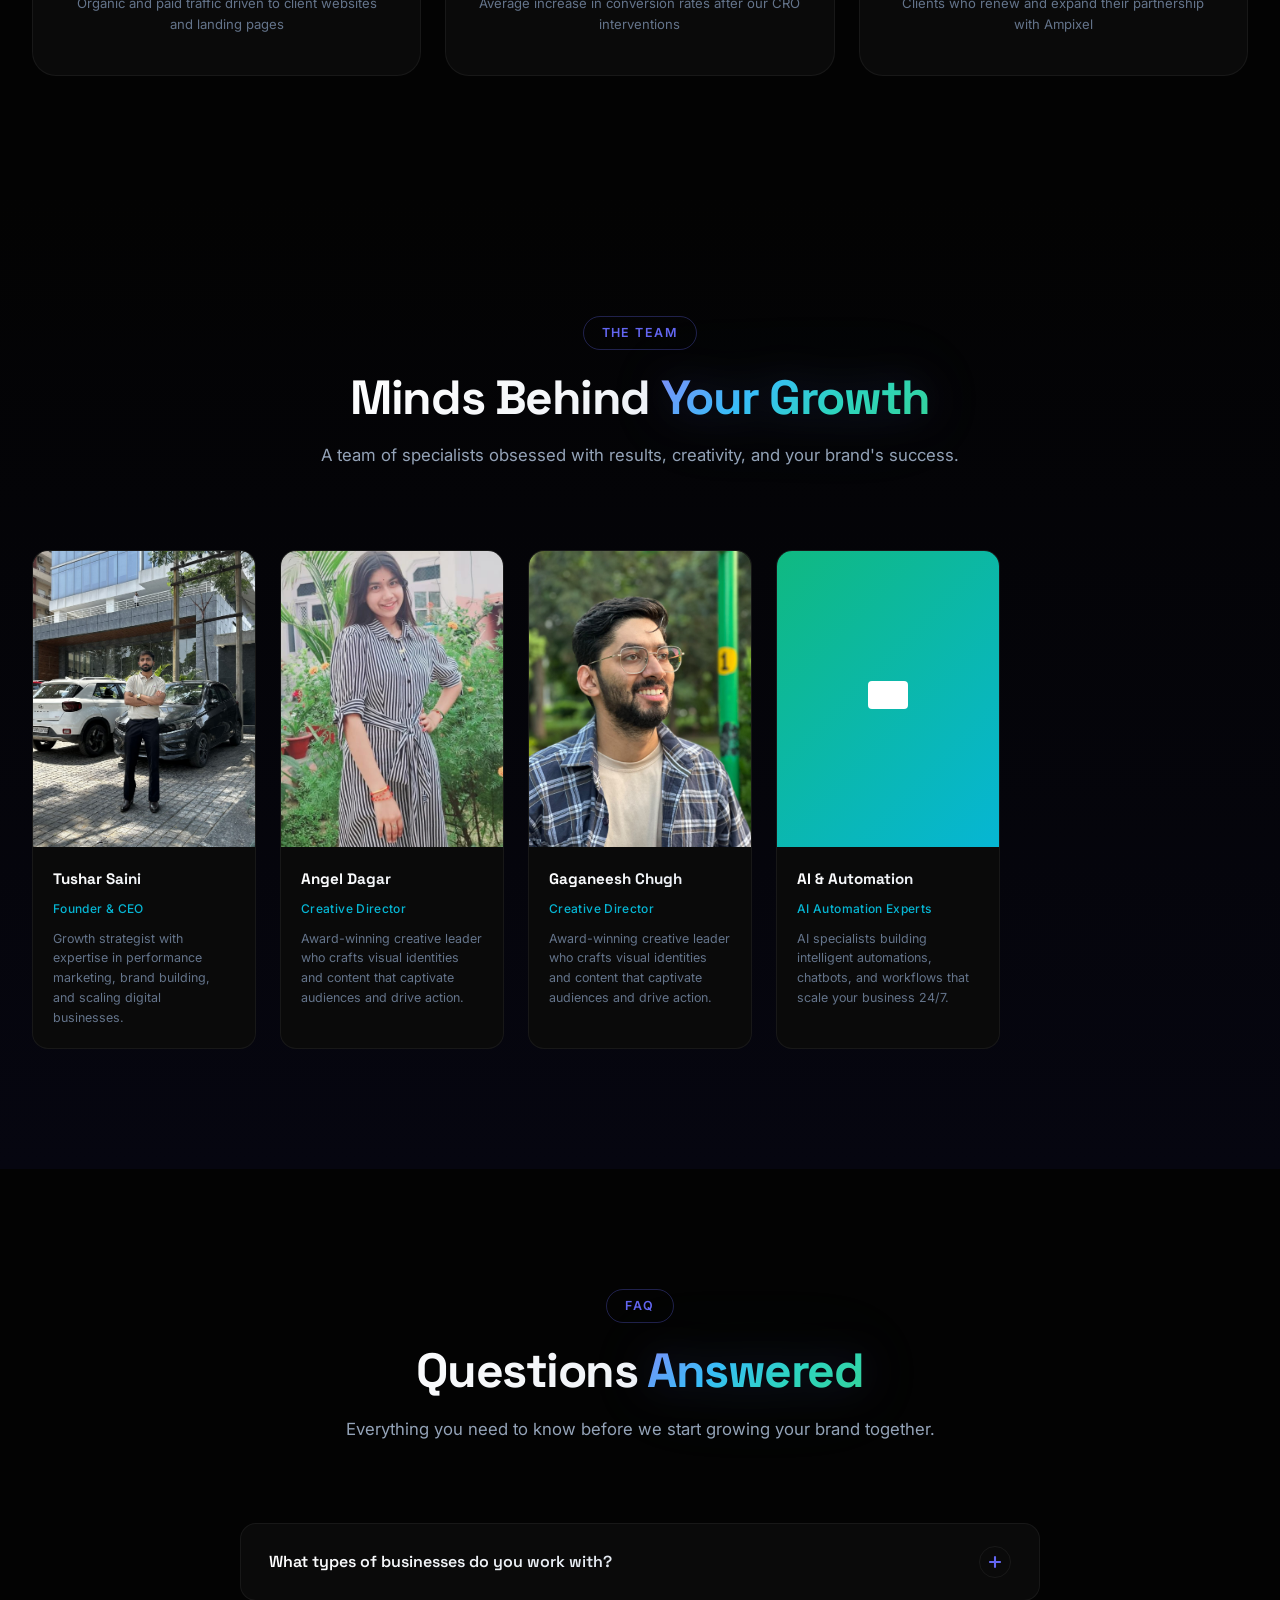
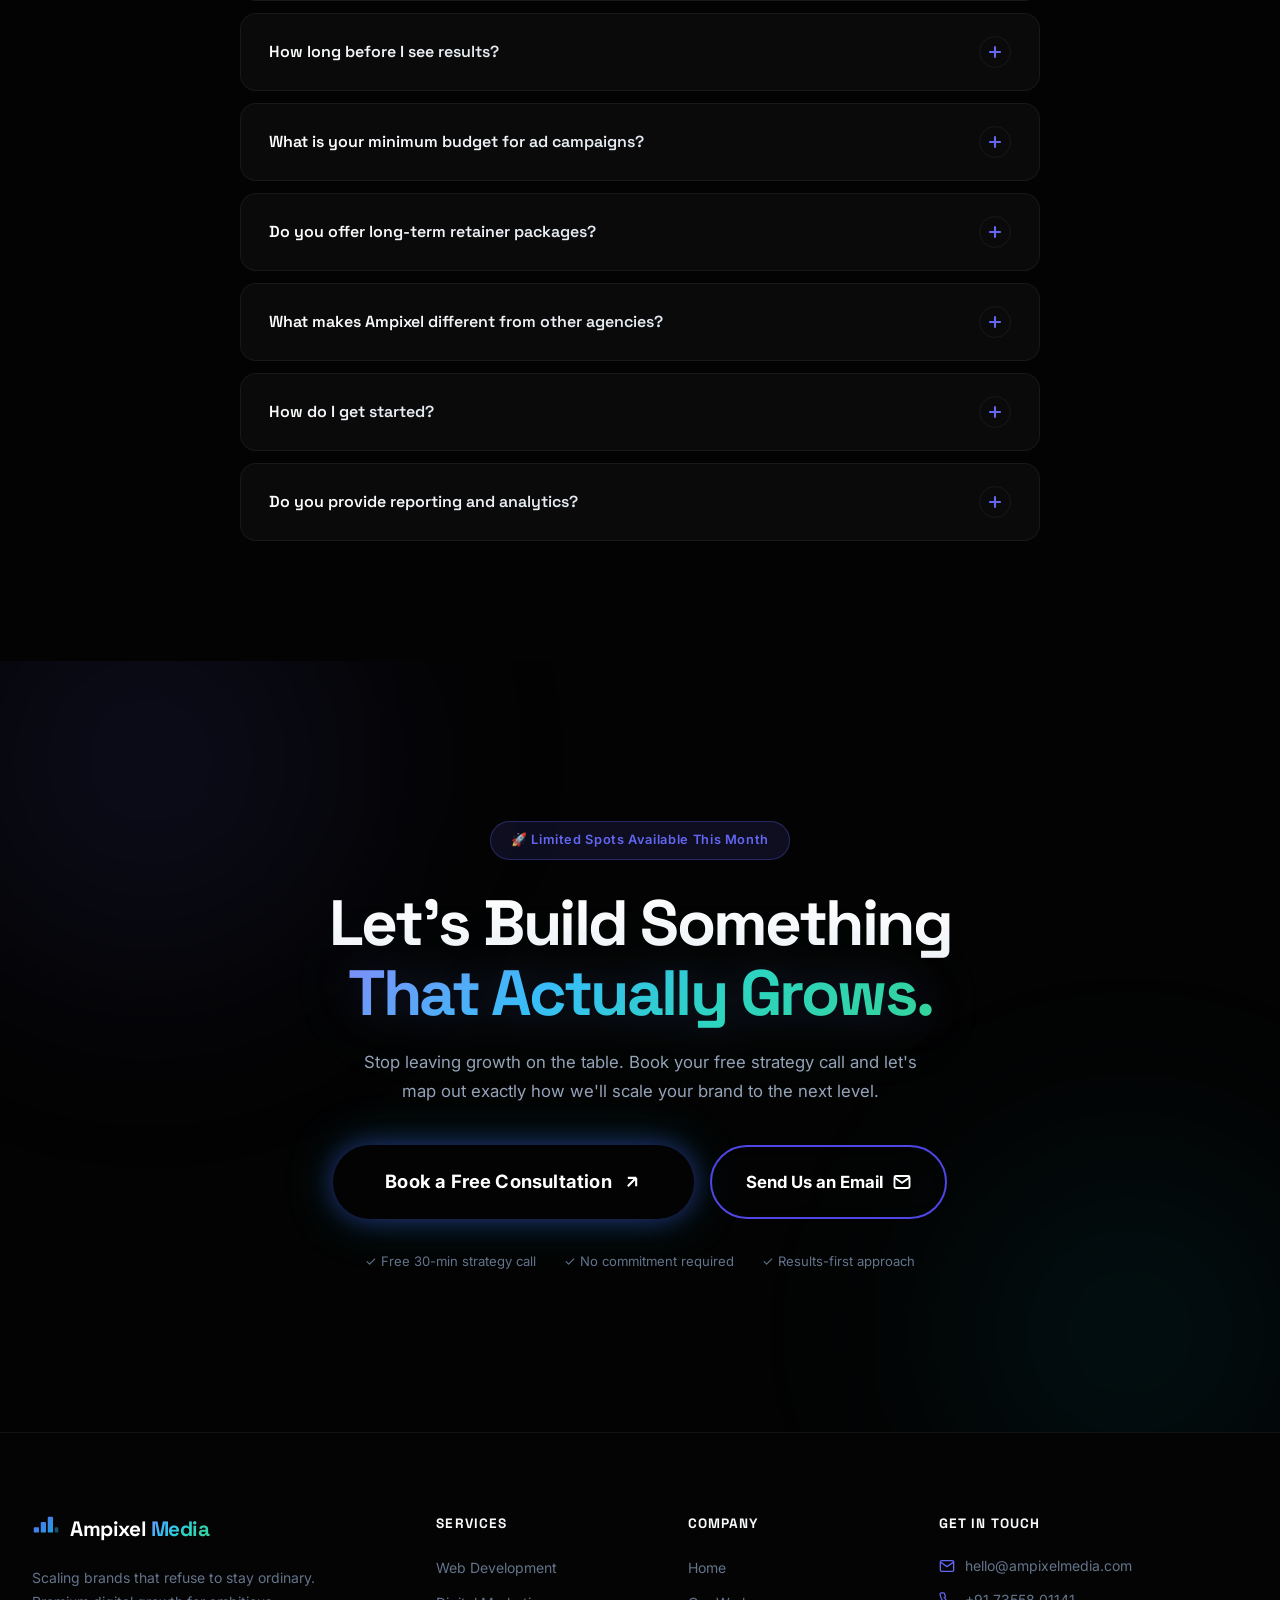
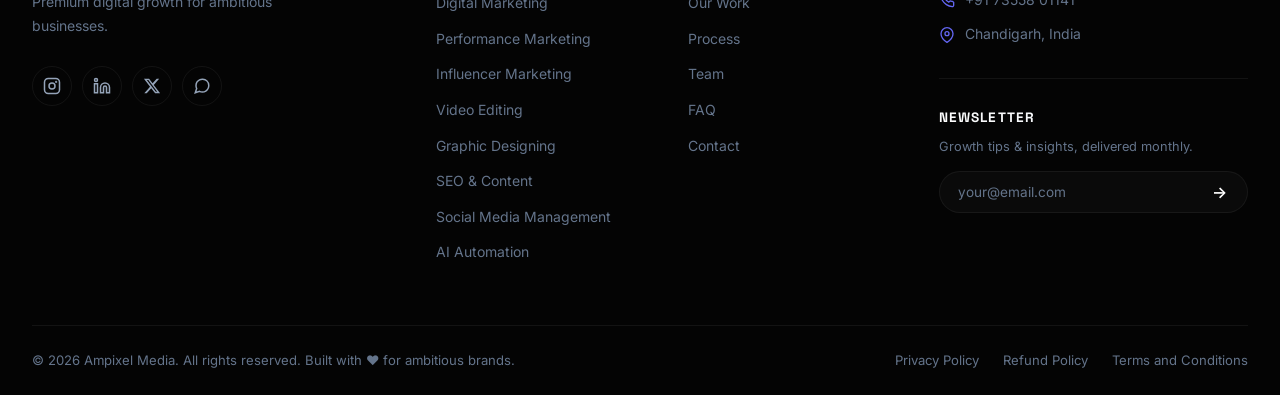
==== commit dc539097: "Updated website design and content" ====
--- a/index.html
+++ b/index.html
@@ -944,44 +944,20 @@
         </div>
 
         <div class="team-card reveal">
-          <div class="team-img-wrap team-placeholder">
-            <div class="placeholder-avatar" style="background: linear-gradient(135deg, #6366F1 0%, #06B6D4 100%)">
-              <svg width="48" height="48" viewBox="0 0 24 24" fill="white">
-                <path d="M22 12h-4l-3 9L9 3l-3 9H2" />
-              </svg>
-            </div>
+          <div class="team-img-wrap">
+            <img src="images/team/Gaganeesh.jpeg" alt="Gaganeesh Chugh — Creative Director" loading="lazy">
             <div class="team-overlay">
               <div class="team-social">
                 <a href="https://www.linkedin.com/" target="_blank" aria-label="LinkedIn">in</a>
+                <a href="https://www.instagram.com/" target="_blank" aria-label="Instagram">ig</a>
               </div>
             </div>
           </div>
           <div class="team-info">
-            <h3>Performance Team</h3>
-            <span class="team-role">Paid Media Specialists</span>
-            <p>Meta & Google certified performance marketers obsessed with ROAS, CPL, and campaign optimization.</p>
-          </div>
-        </div>
-
-        <div class="team-card reveal">
-          <div class="team-img-wrap team-placeholder">
-            <div class="placeholder-avatar" style="background: linear-gradient(135deg, #A855F7 0%, #EC4899 100%)">
-              <svg width="48" height="48" viewBox="0 0 24 24" fill="white">
-                <circle cx="12" cy="12" r="10" />
-                <path d="M8.56 2.75c4.37 6.03 6.02 9.42 8.03 17.72m2.54-15.38c-3.72 4.35-8.94 5.66-16.88 5.85" />
-              </svg>
-            </div>
-            <div class="team-overlay">
-              <div class="team-social">
-                <a href="https://www.linkedin.com/" target="_blank" aria-label="LinkedIn">in</a>
-              </div>
-            </div>
-          </div>
-          <div class="team-info">
-            <h3>Tech & Dev Team</h3>
-            <span class="team-role">Web & App Developers</span>
-            <p>Full-stack engineers building blazing-fast, beautiful digital experiences across web and mobile
-              platforms.</p>
+            <h3>Gaganeesh Chugh</h3>
+            <span class="team-role">Creative Director</span>
+            <p>Award-winning creative leader who crafts visual identities and content that captivate audiences and drive
+              action.</p>
           </div>
         </div>
 
